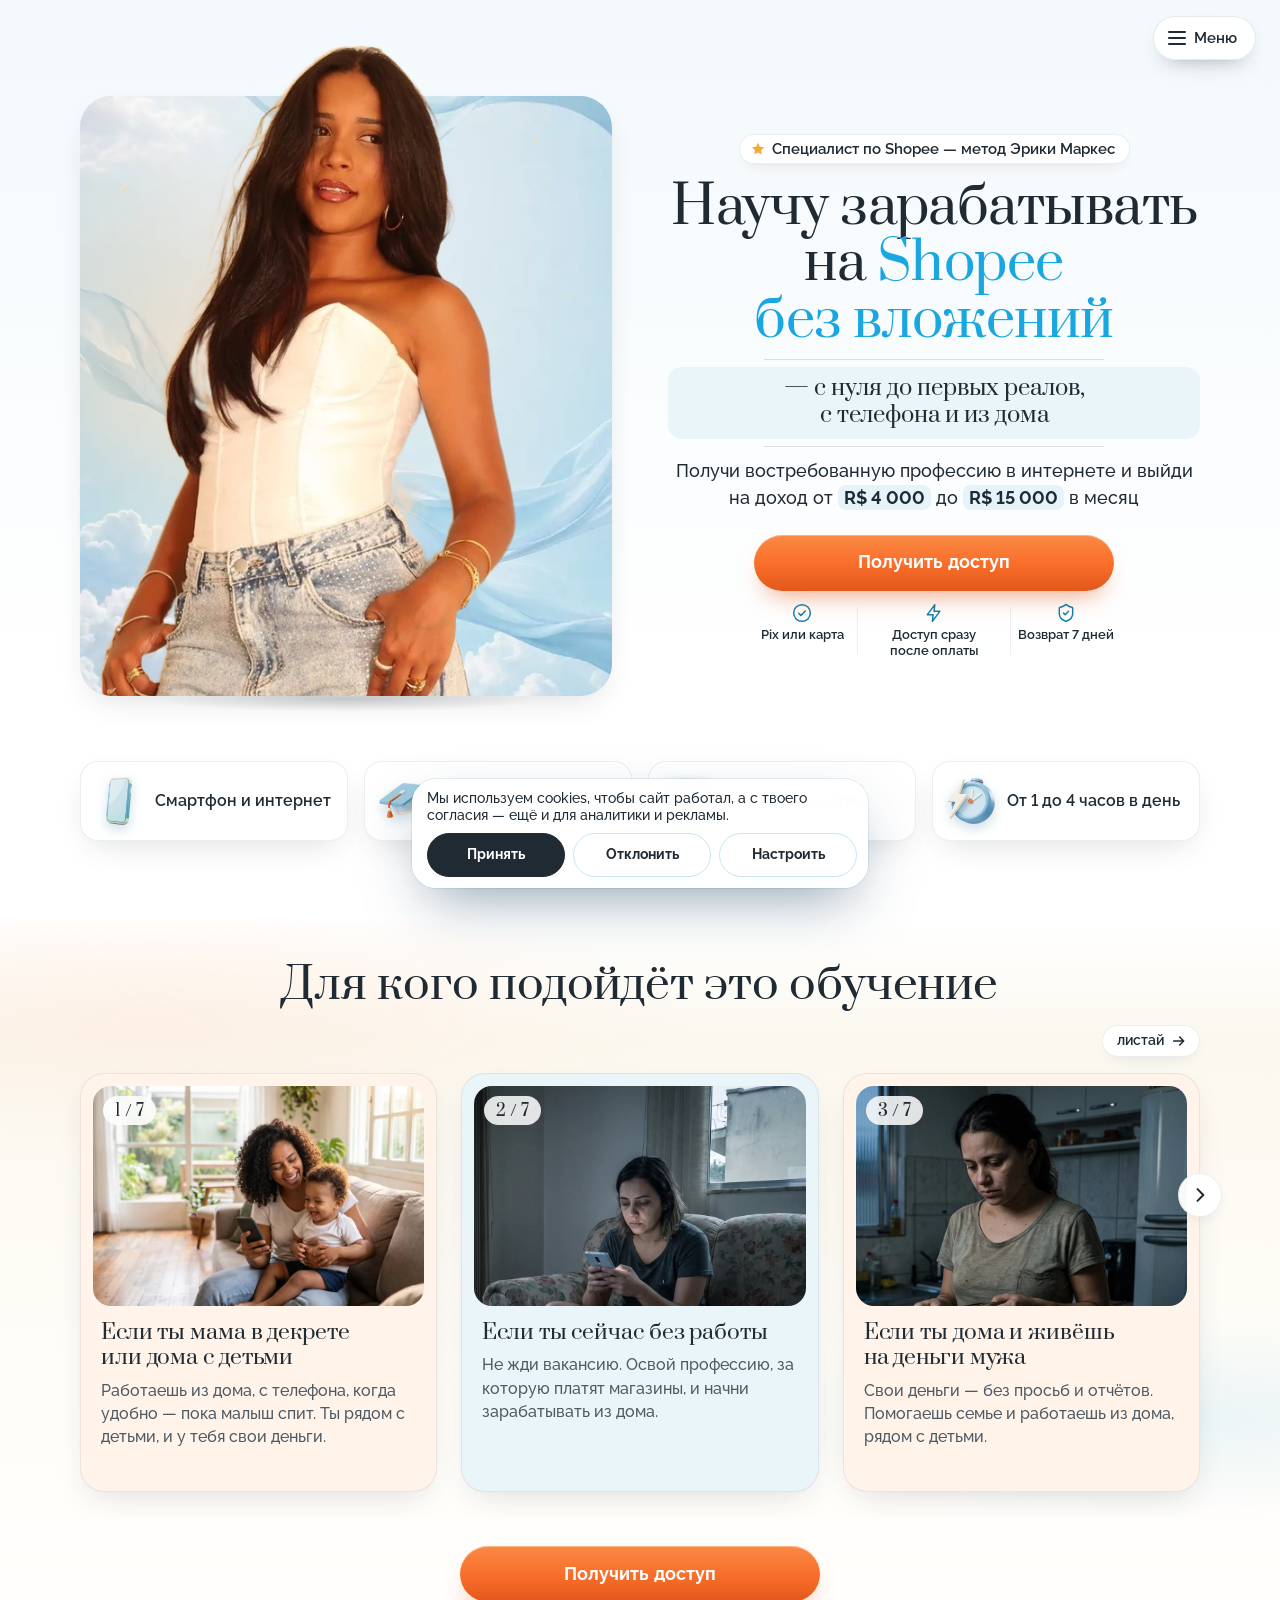
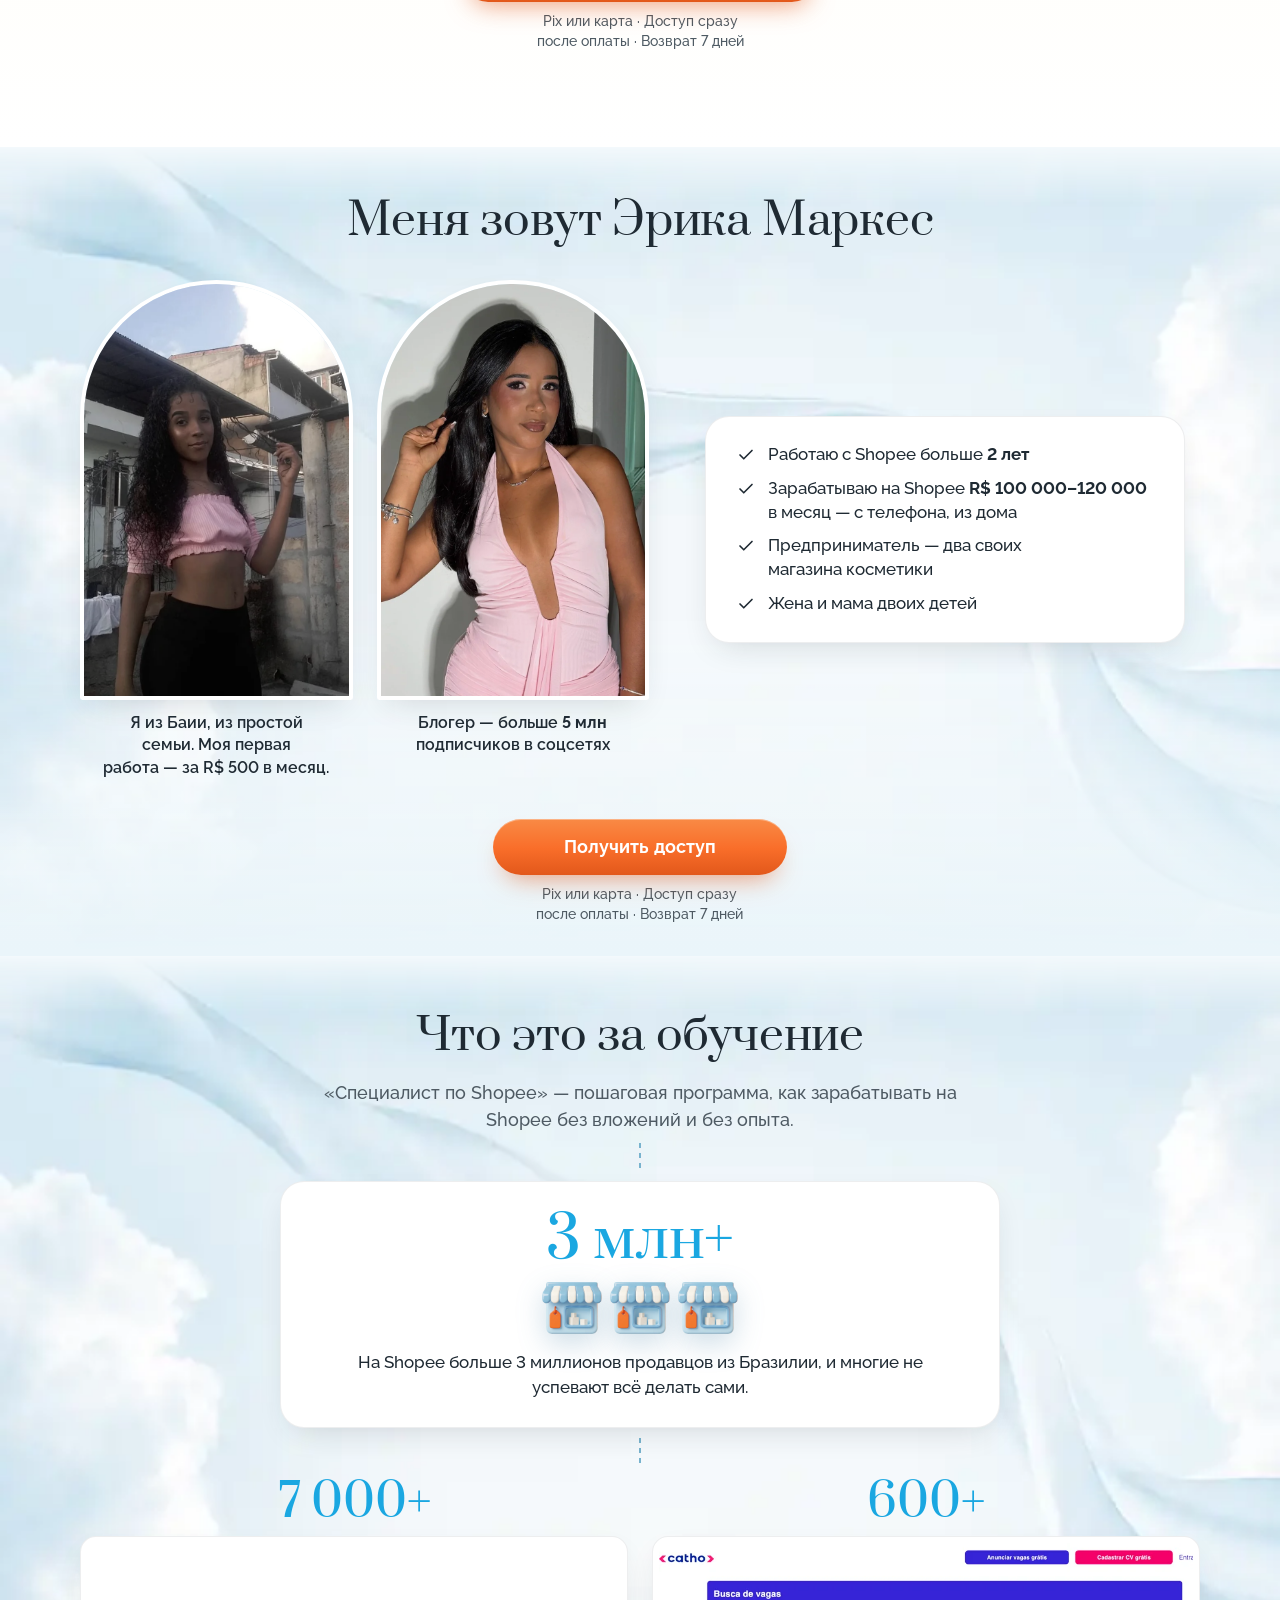
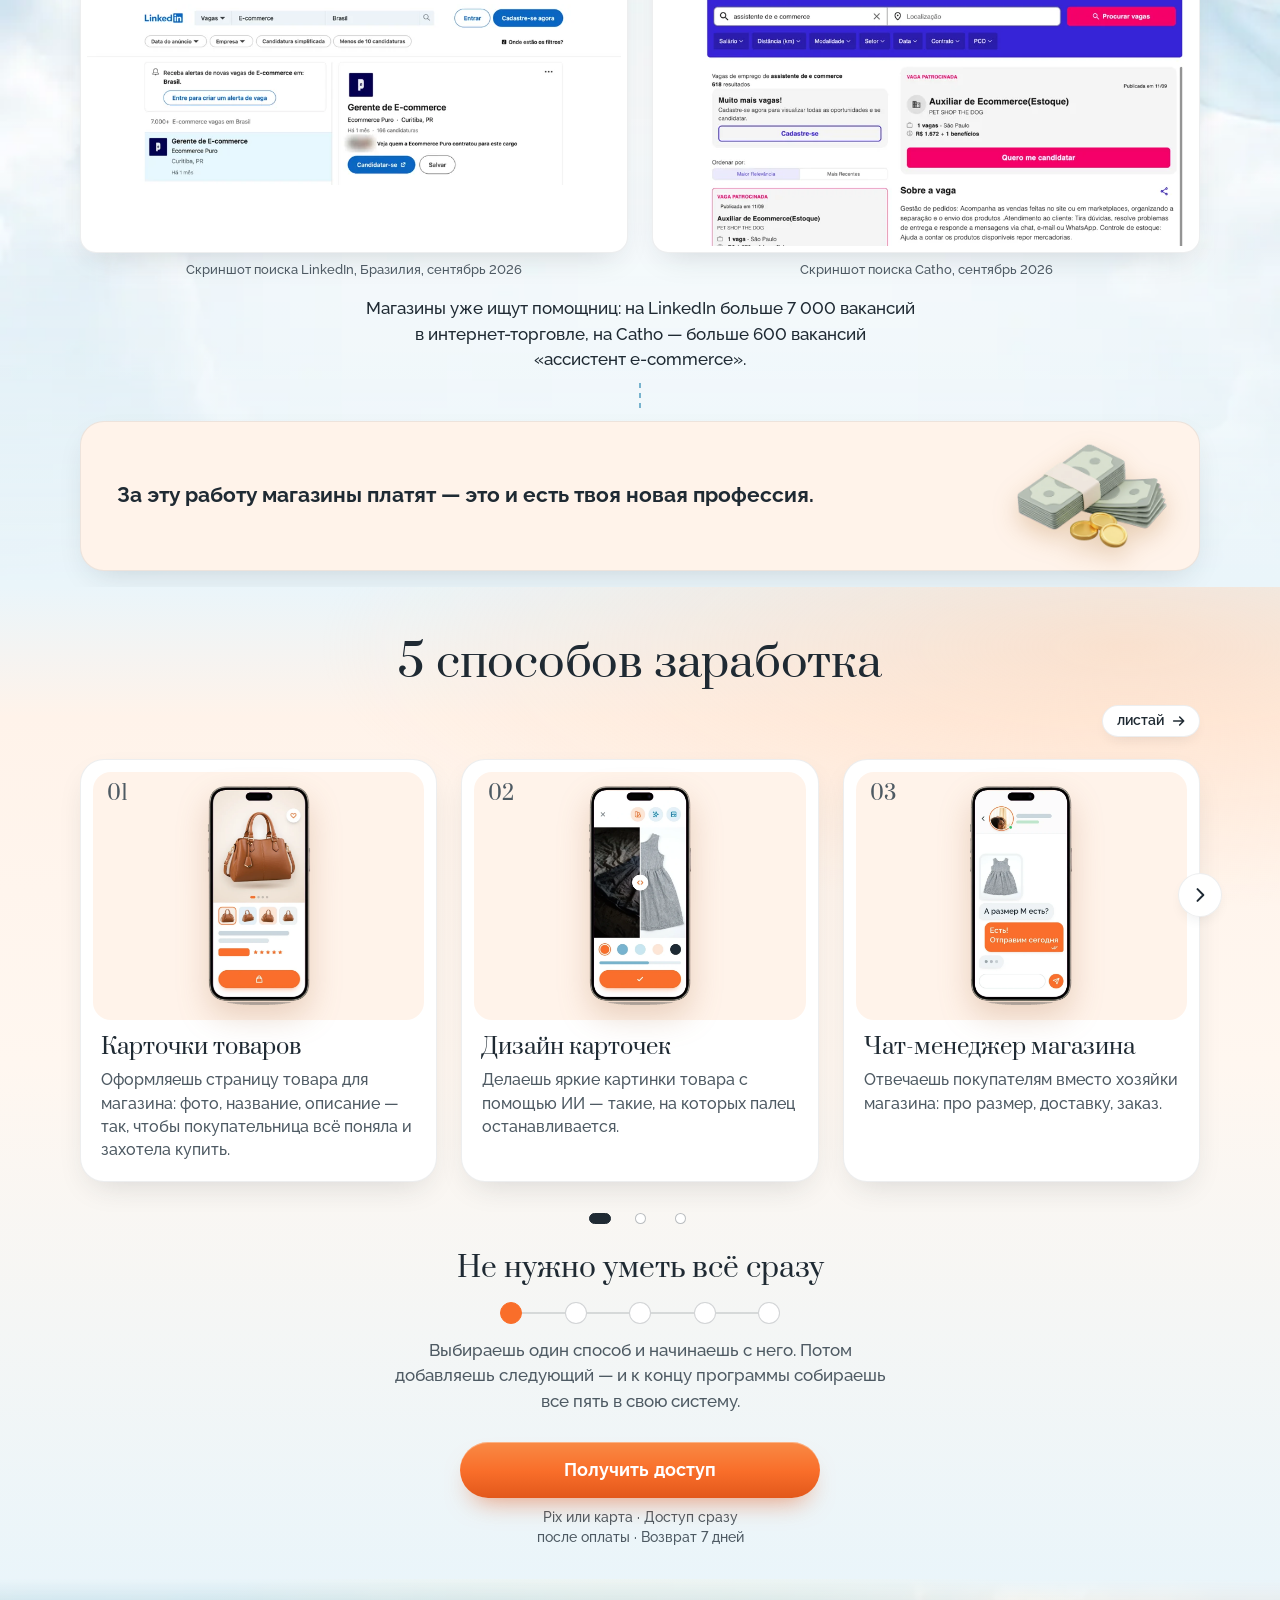
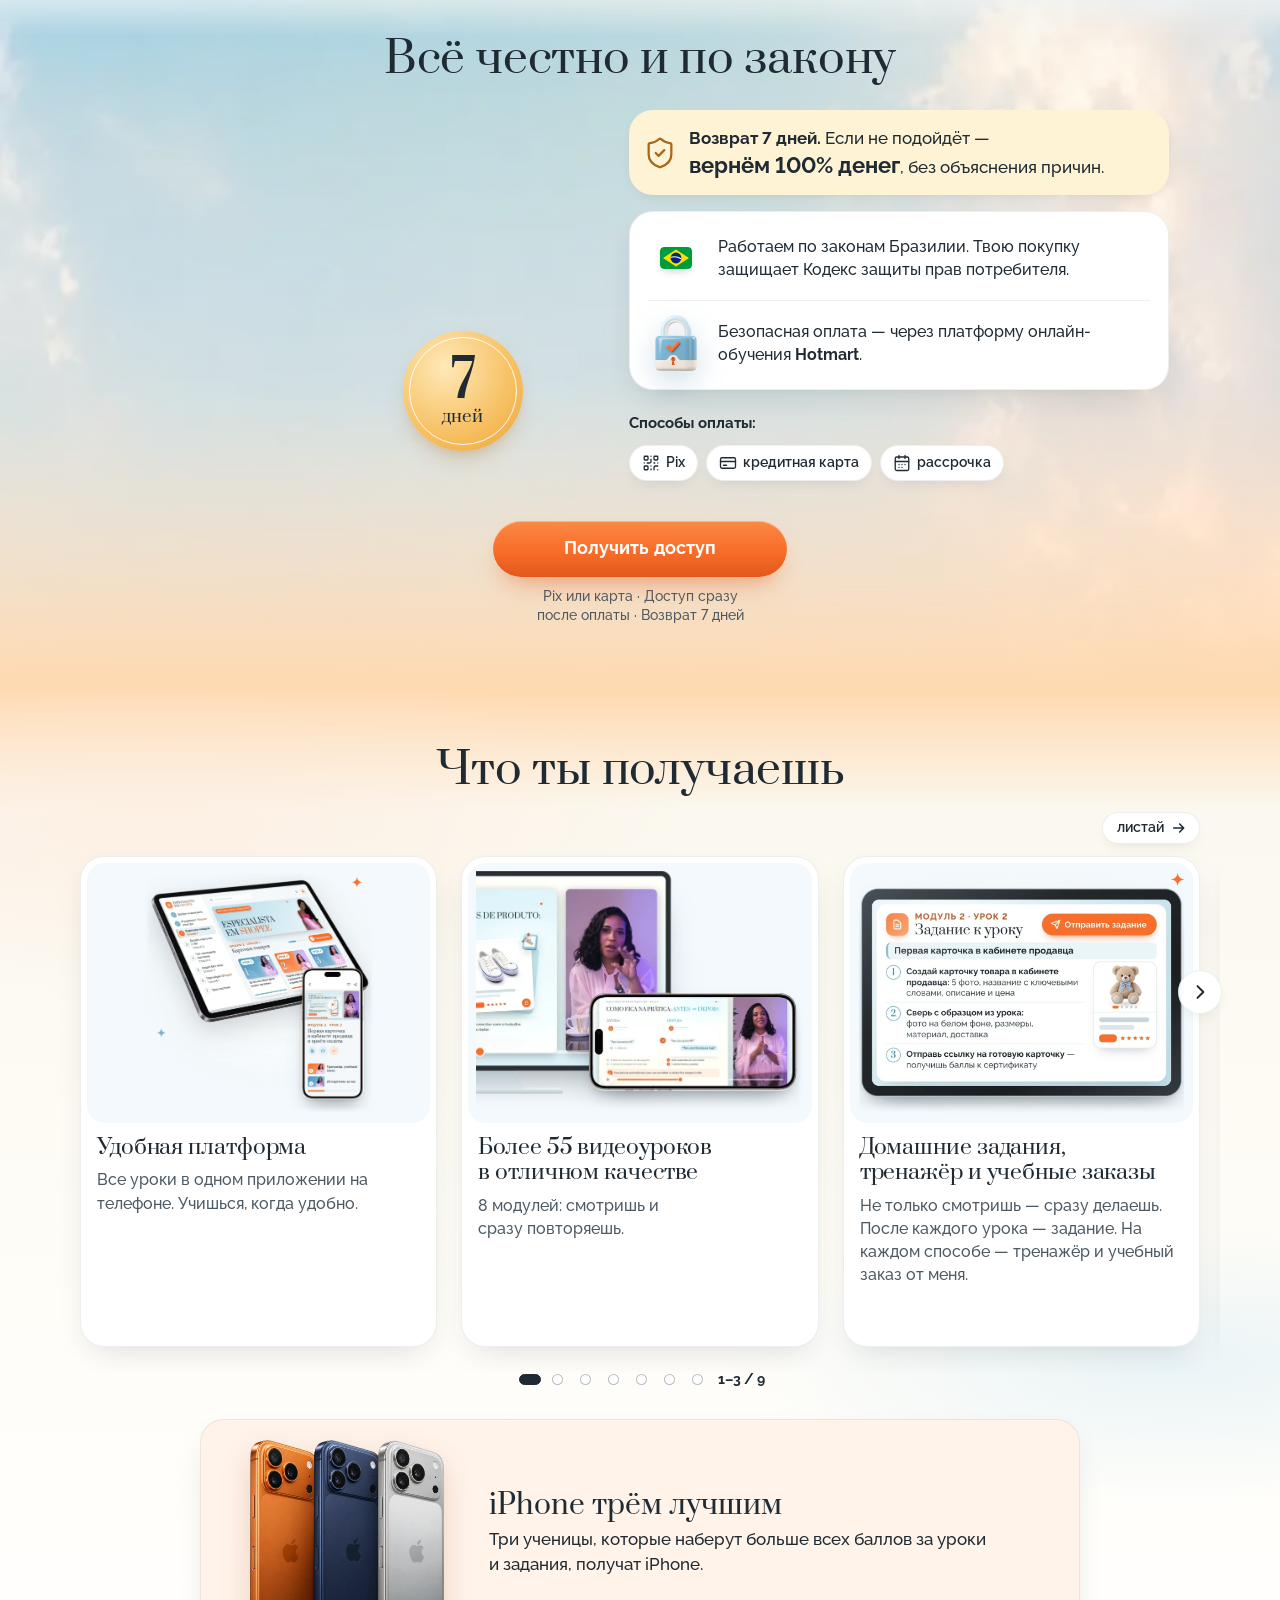
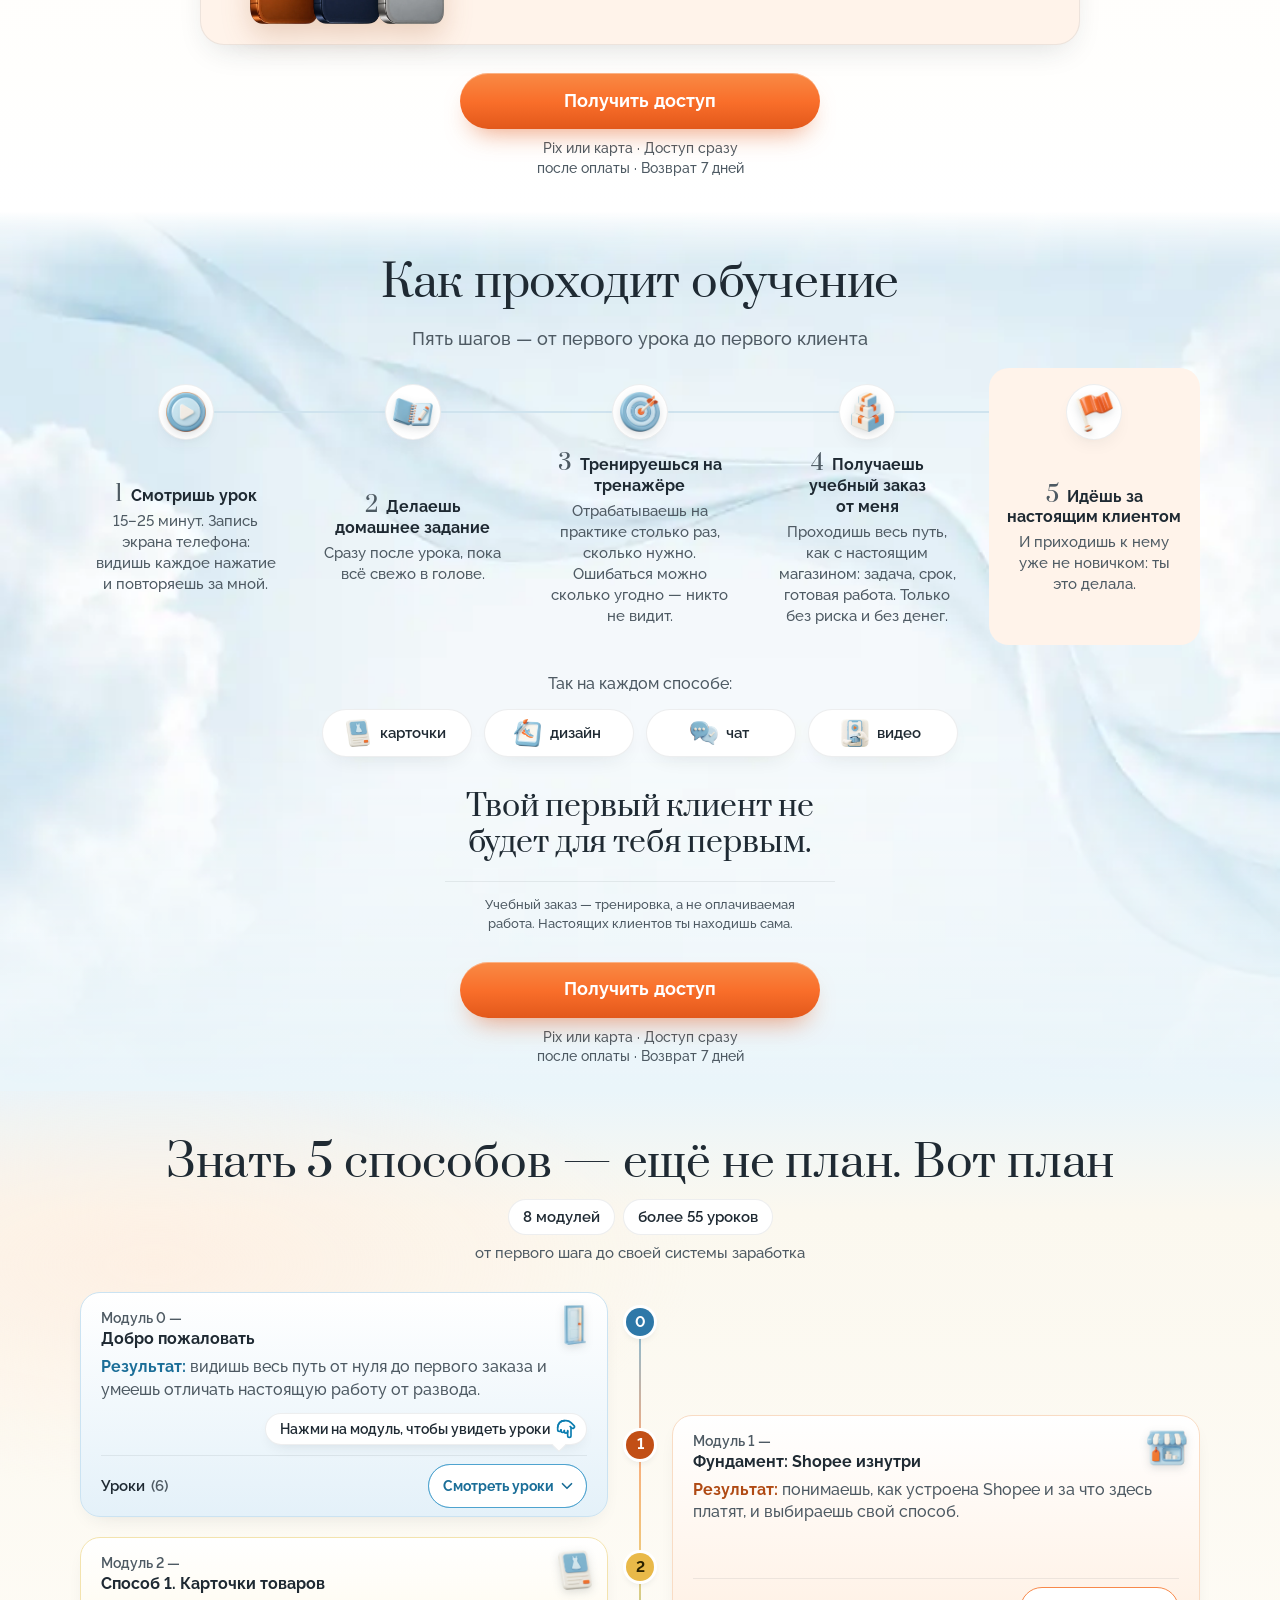
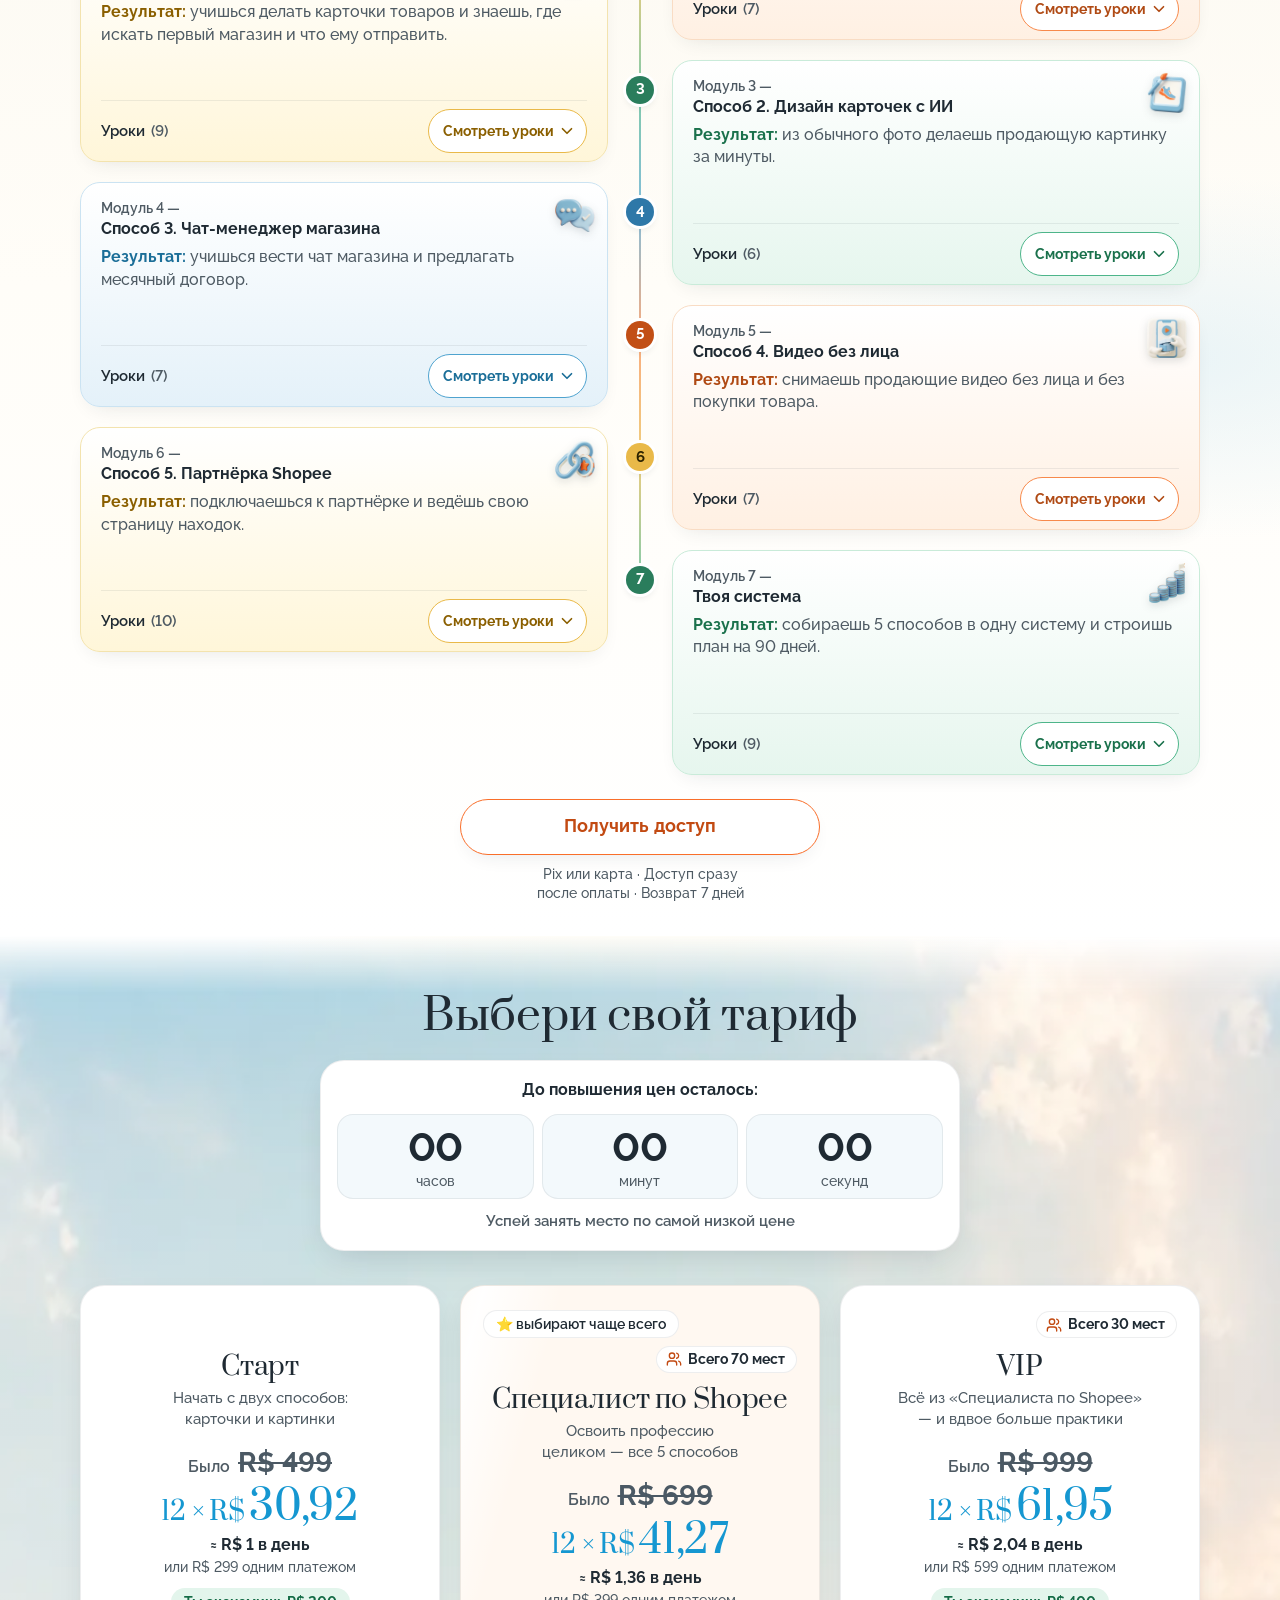
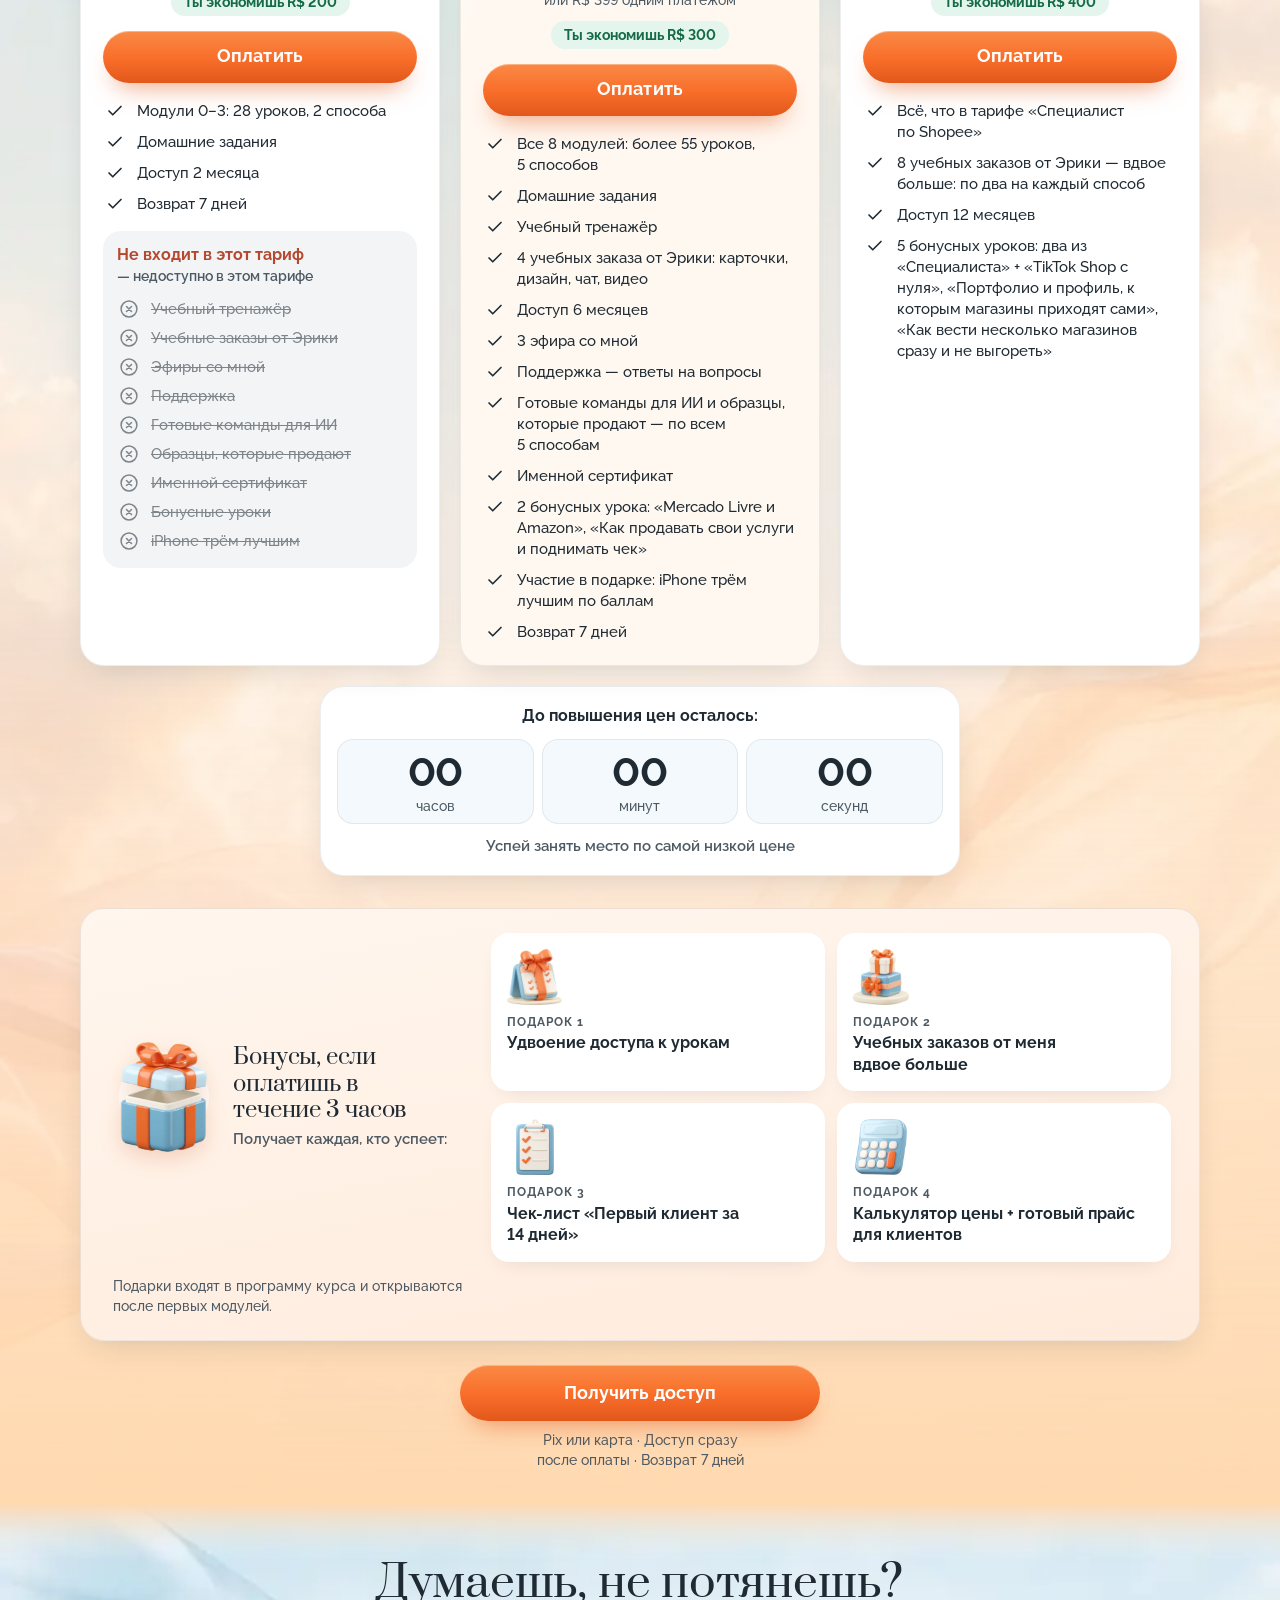
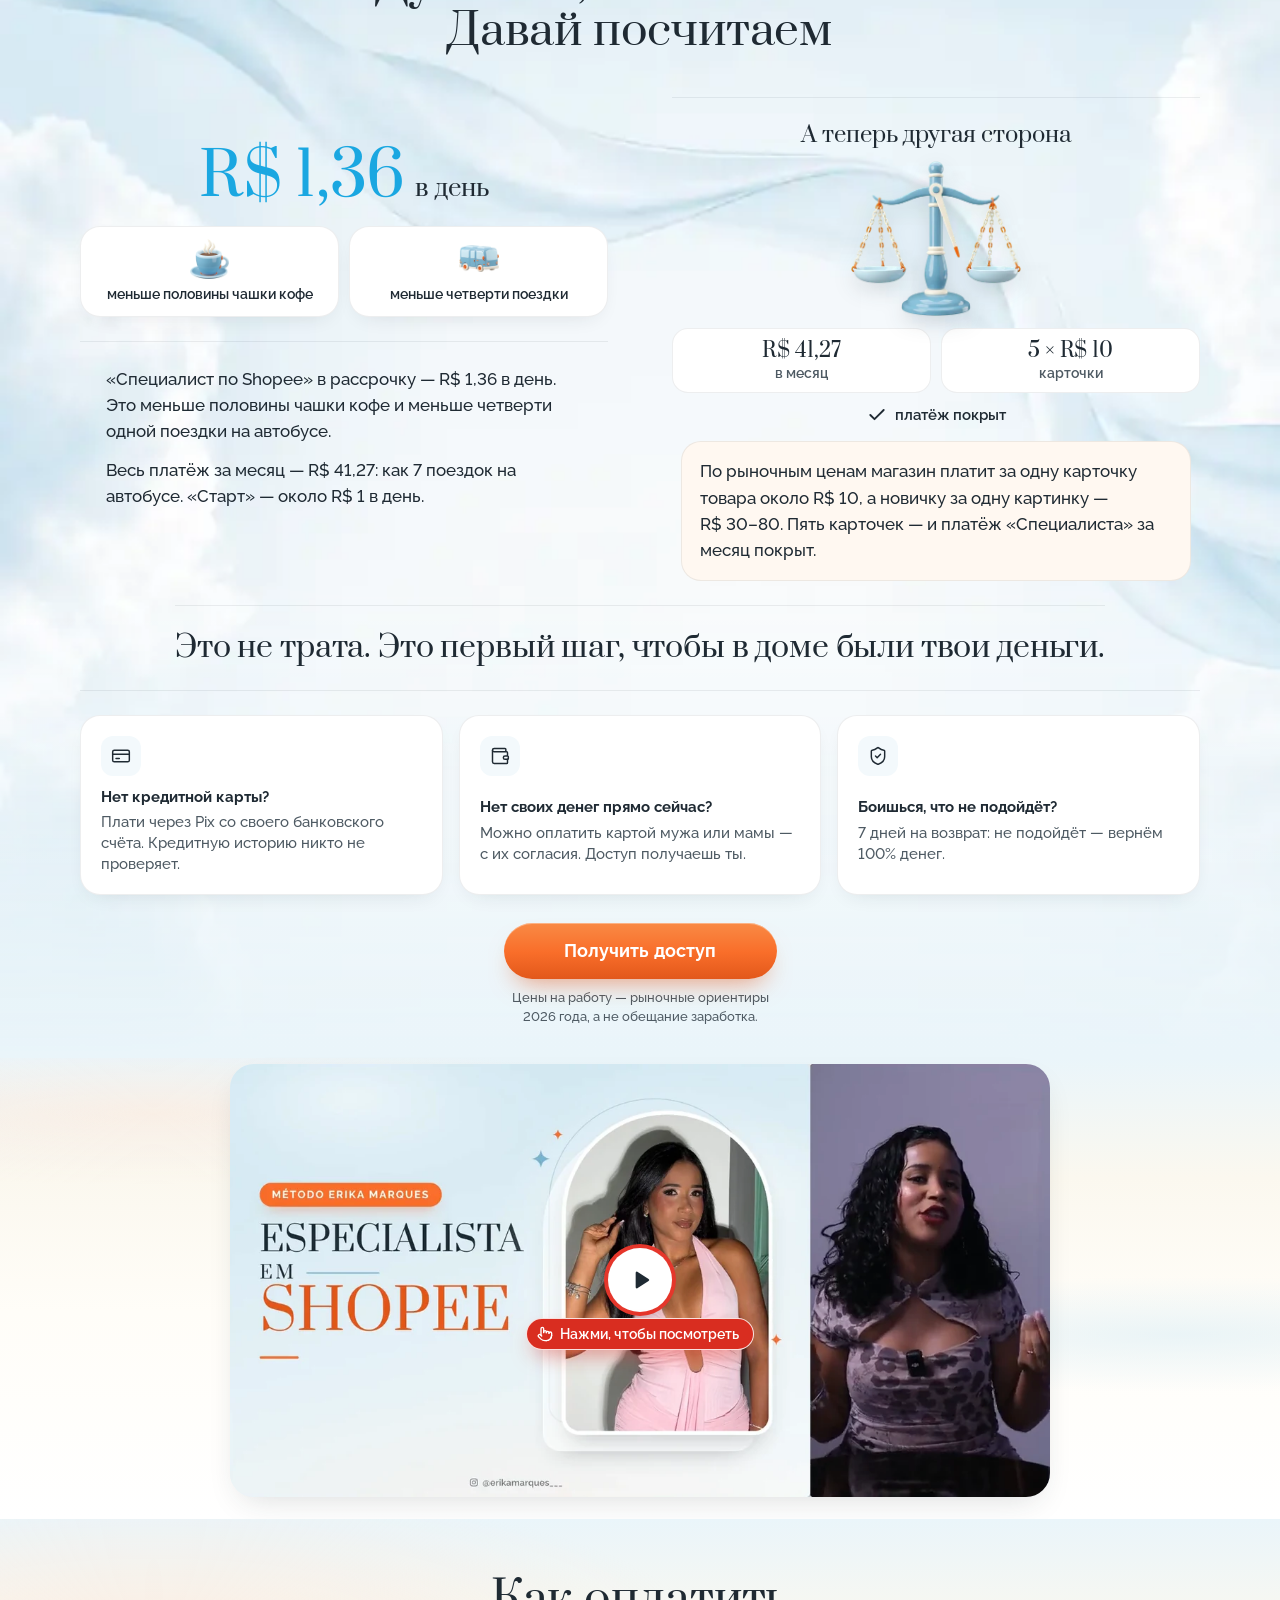
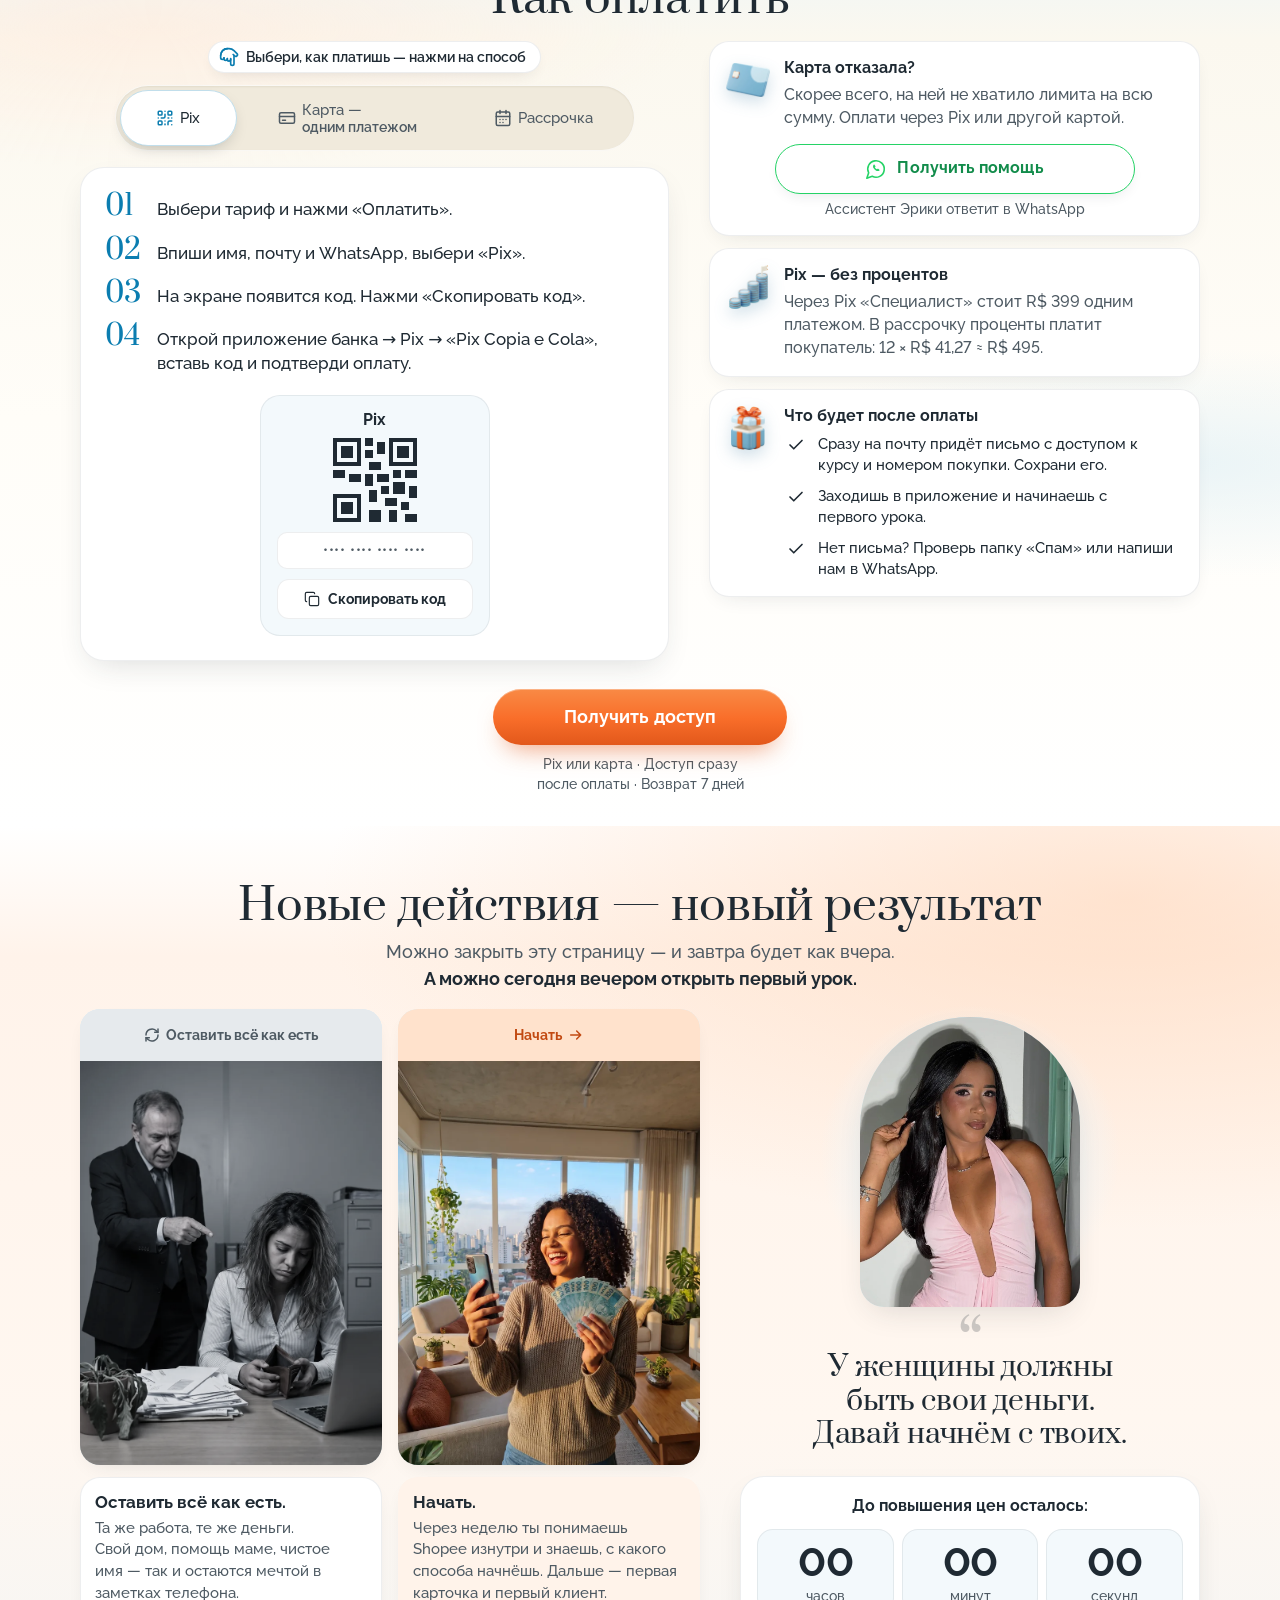
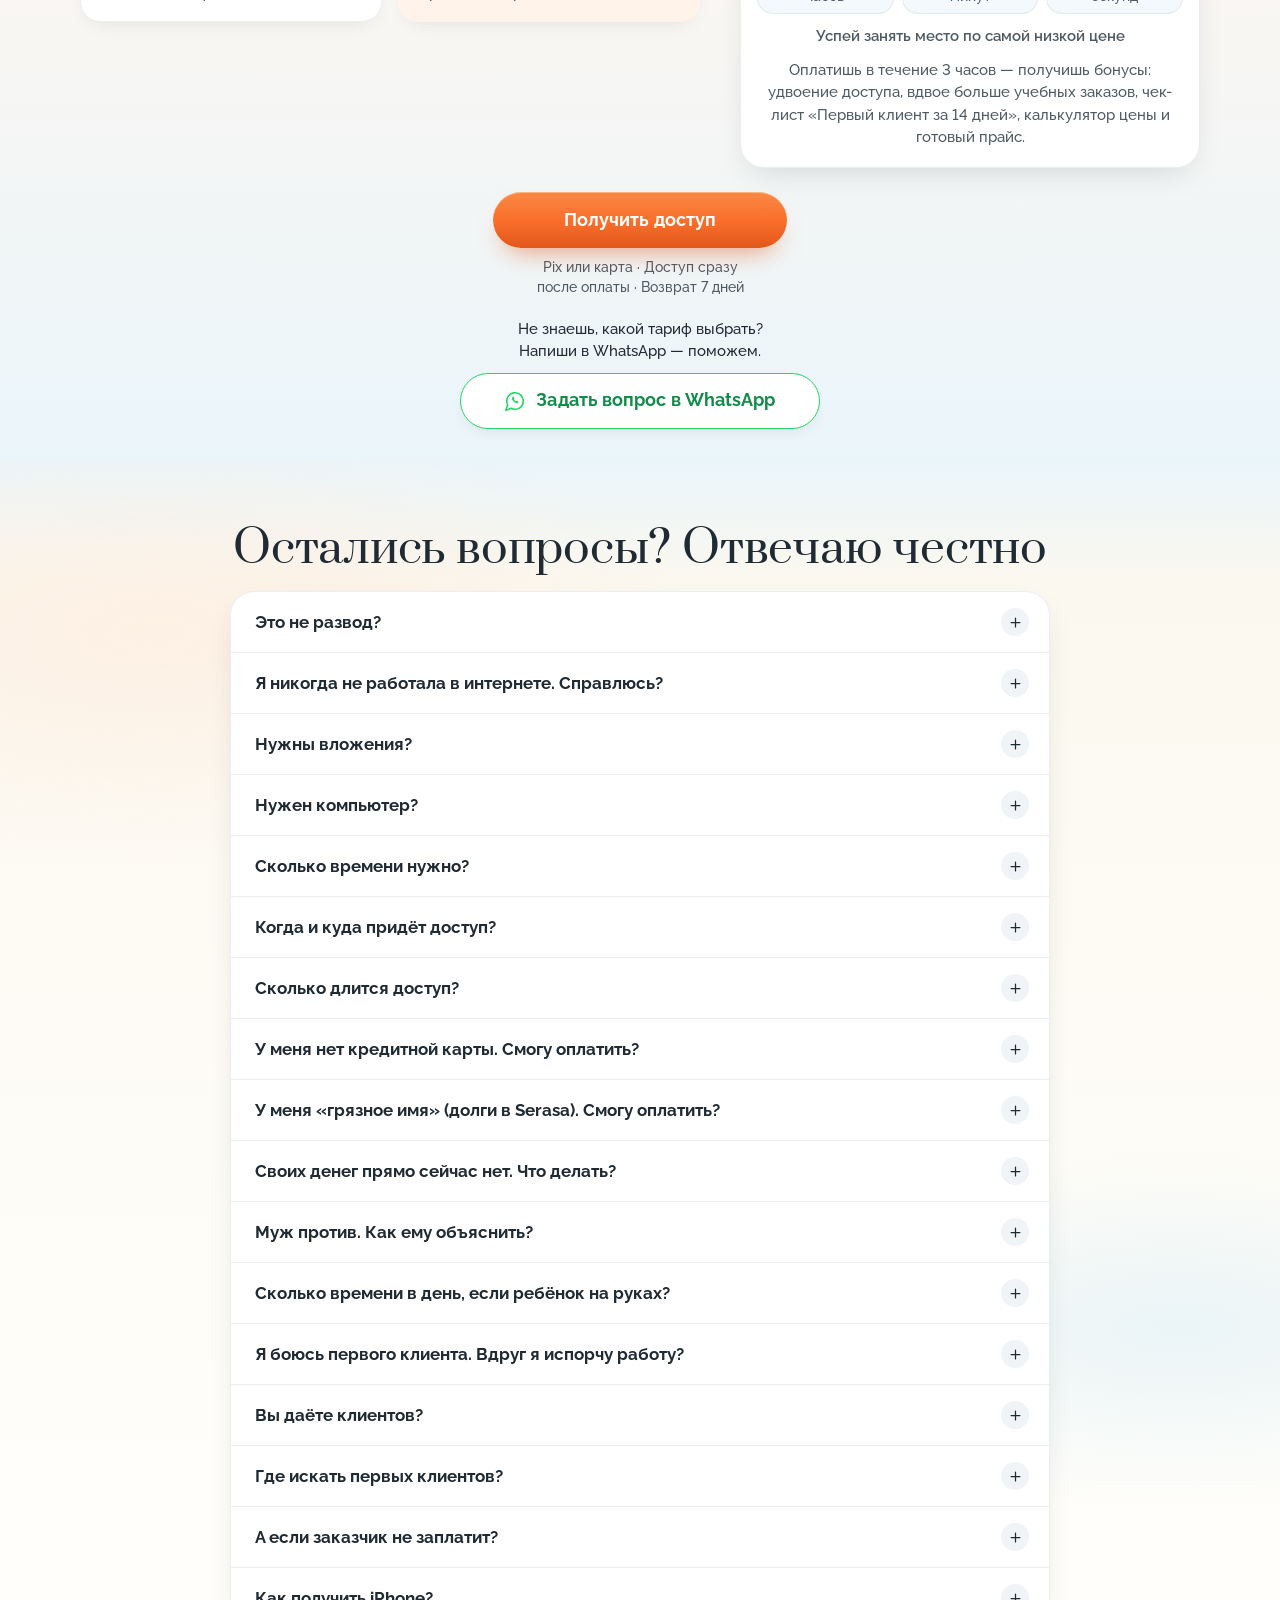
==== final/index.html @ 5f22872b "Счётчик: дошли до тарифов считается по верху секции Co-Authored-By: Claude Sonnet 5.5 <noreply@anthr" ====
<!doctype html>
<html lang="ru">
<head>
<meta charset="utf-8">
<meta name="viewport" content="width=device-width, initial-scale=1, viewport-fit=cover">
<title>Специалист по Shopee — метод Эрики Маркес</title>
<meta name="robots" content="noindex, nofollow">
<meta name="theme-color" content="#EAF5FA">
<link rel="preconnect" href="https://fonts.googleapis.com">
<link rel="preconnect" href="https://fonts.gstatic.com" crossorigin>
<link rel="stylesheet" href="https://fonts.googleapis.com/css2?family=Prata&amp;family=Raleway:wght@500;600;700&amp;display=swap">
<link rel="preload" as="image" href="assets/img/hero-erika-cut-hd.webp" fetchpriority="high">
<script>/* раунд 5: вариант блока 2 по умолчанию — фото (?b2=a → диорамы); .reveal без вспышки */
(function (h) {
  try { h.setAttribute('data-b2', new URLSearchParams(location.search).get('b2') === 'a' ? 'a' : 'faces'); } catch (e) { h.setAttribute('data-b2', 'faces'); }
  try { if ('IntersectionObserver' in window && !matchMedia('(prefers-reduced-motion: reduce)').matches) h.classList.add('js-rv'); } catch (e) { /* без появления */ }
})(document.documentElement);</script>
<link rel="stylesheet" href="assets/site.css?v=1006c">
<link rel="stylesheet" href="assets/site-b.css?v=1006c">
<!-- чат плана Б (корень, www, oferta., превью): до первого кадра прячем WhatsApp-кнопки, пока assets/chat.js не решит, чат это или запасная почта (emc-pre снимает chat.js; если он не загрузился — через 4 с) -->
<script>(function(){var h=location.hostname;if(/^(www\.|oferta\.)?ericamarques\.com$/i.test(h)||/\.github\.io$/i.test(h)||/[?&]chat=(1|mock)(&|$)/.test(location.search)){var e=document.documentElement;e.className+=' emc-pre';setTimeout(function(){e.className=e.className.replace(/\bemc-pre\b/,'')},4000);}})();</script>
<style>html.emc-pre #sticky-cta-wa,html.emc-pre #wa-pop,html.emc-pre #pb-wa{visibility:hidden}</style>
</head>
<body>
<!-- Иконки (линейные, как lucide): <svg class="i"><use href="#i-…"/></svg> -->
<svg class="sprite" aria-hidden="true" focusable="false" xmlns="http://www.w3.org/2000/svg">
  <symbol id="i-phone" viewBox="0 0 24 24"><rect width="12" height="20" x="6" y="2" rx="2.5"/><path d="M11 18h2"/></symbol>
  <symbol id="i-star" viewBox="0 0 24 24"><path d="M12 2.8l2.8 5.7 6.3.9-4.55 4.43 1.07 6.27L12 17.1l-5.62 2.96 1.07-6.27L2.9 9.4l6.3-.9z"/></symbol>
  <symbol id="i-user" viewBox="0 0 24 24"><circle cx="12" cy="12" r="10"/><circle cx="12" cy="10" r="3"/><path d="M7 20.66V19a2 2 0 0 1 2-2h6a2 2 0 0 1 2 2v1.66"/></symbol>
  <symbol id="i-clock" viewBox="0 0 24 24"><circle cx="12" cy="12" r="10"/><path d="M12 6v6l4 2"/></symbol>
  <symbol id="i-card" viewBox="0 0 24 24"><rect width="20" height="14" x="2" y="5" rx="2"/><path d="M2 10h20M6 15h4"/></symbol>
  <symbol id="i-qr" viewBox="0 0 24 24"><rect width="5" height="5" x="3" y="3" rx="1"/><rect width="5" height="5" x="16" y="3" rx="1"/><rect width="5" height="5" x="3" y="16" rx="1"/><path d="M21 16h-3a2 2 0 0 0-2 2v3M21 21v.01M12 7v3a2 2 0 0 1-2 2H7M3 12h.01M12 3h.01M12 16v.01M16 12h1M21 12v.01M12 21v-1"/></symbol>
  <symbol id="i-cal" viewBox="0 0 24 24"><rect width="18" height="18" x="3" y="4" rx="2"/><path d="M16 2v4M8 2v4M3 10h18M8 14h.01M12 14h.01M16 14h.01M8 18h.01M12 18h.01"/></symbol>
  <symbol id="i-play" viewBox="0 0 24 24"><path fill="currentColor" stroke="none" d="M8 5.2v13.6a1 1 0 0 0 1.53.85l10.4-6.8a1 1 0 0 0 0-1.7L9.53 4.35A1 1 0 0 0 8 5.2z"/></symbol>
  <symbol id="i-x" viewBox="0 0 24 24"><path d="M18 6 6 18M6 6l12 12"/></symbol>
  <symbol id="i-check" viewBox="0 0 24 24"><path d="M20 6 9 17l-5-5"/></symbol>
  <symbol id="i-checkc" viewBox="0 0 24 24"><circle cx="12" cy="12" r="10"/><path d="m8 12.3 2.7 2.7L16 9.6"/></symbol>
  <symbol id="i-zap" viewBox="0 0 24 24"><path d="M13 2 4 14h7l-1 8 9-12h-7z"/></symbol>
  <symbol id="i-shield" viewBox="0 0 24 24"><path d="M20 13c0 5-3.5 7.5-7.66 8.95a1 1 0 0 1-.67-.01C7.5 20.5 4 18 4 13V6a1 1 0 0 1 1-1c2 0 4.5-1.2 6.24-2.72a1.17 1.17 0 0 1 1.52 0C14.51 3.81 17 5 19 5a1 1 0 0 1 1 1z"/><path d="m9 12 2 2 4-4"/></symbol>
  <symbol id="i-chat" viewBox="0 0 24 24"><path d="M7.9 20A9 9 0 1 0 4 16.1L2 22z"/></symbol>
  <symbol id="i-starfill" viewBox="0 0 24 24"><path fill="currentColor" stroke="none" d="M12 2.8l2.8 5.7 6.3.9-4.55 4.43 1.07 6.27L12 17.1l-5.62 2.96 1.07-6.27L2.9 9.4l6.3-.9z"/></symbol>
  <symbol id="i-wa" viewBox="0 0 24 24"><path fill="currentColor" stroke="none" d="M17.47 14.38c-.3-.15-1.76-.87-2.03-.97-.27-.1-.47-.15-.67.15-.2.3-.77.97-.94 1.16-.17.2-.35.22-.64.07-.3-.15-1.26-.46-2.39-1.47-.88-.79-1.48-1.76-1.65-2.06-.17-.3-.02-.46.13-.61.13-.13.3-.35.45-.52.15-.17.2-.3.3-.5.1-.2.05-.37-.03-.52-.07-.15-.67-1.61-.92-2.21-.24-.58-.49-.5-.67-.51l-.57-.01c-.2 0-.52.07-.79.37-.27.3-1.04 1.02-1.04 2.48s1.07 2.88 1.21 3.07c.15.2 2.1 3.2 5.08 4.49.71.31 1.26.49 1.69.63.71.23 1.36.19 1.87.12.57-.09 1.76-.72 2.01-1.41.25-.69.25-1.29.17-1.41-.07-.12-.27-.2-.57-.35m-5.42 7.4h-.01a9.87 9.87 0 0 1-5.03-1.38l-.36-.21-3.74.98 1-3.65-.24-.37a9.86 9.86 0 0 1-1.51-5.26c0-5.45 4.44-9.88 9.89-9.88 2.64 0 5.12 1.03 6.99 2.9a9.83 9.83 0 0 1 2.89 6.99c0 5.45-4.44 9.88-9.88 9.88m8.41-18.3A11.82 11.82 0 0 0 12.05 0C5.5 0 .16 5.34.16 11.89c0 2.1.55 4.14 1.59 5.95L.06 24l6.3-1.65a11.88 11.88 0 0 0 5.68 1.45h.01c6.55 0 11.89-5.34 11.89-11.89a11.82 11.82 0 0 0-3.48-8.41z"/></symbol>
</svg>
<main class="page" id="top">

<!-- ================= Блок 1 — оффер (первый экран): Эрика → оффер → подоффер → кнопка → плашки → видео ================= -->
<section class="blk bg-hero hero" id="b1">
  <!-- Раунд 5 (Лиза): сцена «вылезает из рамки». Небо — в скруглённой панели, вырезка Эрики (HD, настоящая альфа)
       выходит макушкой над верхним краем панели; снизу обрезана краем панели. Лицо по оси 50 % (в холсте — 57,9 %).
       Движение только фоновое: ленты неба «дышат», тёплый блик пульсирует. -->
  <div class="hero__stage">
    <div class="hero__photo" aria-hidden="true"><span class="hero__sky"></span><span class="hero__glow"></span></div>
    <div class="hero__cut"><img src="assets/img/hero-erika-cut-hd.webp" width="1050" height="1400" alt="Эрика Маркес" fetchpriority="high" decoding="async"></div>
    <!-- Раунд 6: три крошечные искры рядом с Эрикой мерцают по очереди (только CSS: opacity/transform) -->
    <span class="hero__sparks" aria-hidden="true"><i class="hero__spark hero__spark--1"></i><i class="hero__spark hero__spark--2"></i><i class="hero__spark hero__spark--3"></i></span>
    <span class="hero__floor" aria-hidden="true"></span>
  </div>
  <div class="hero__sheet">
    <p class="hero__eyebrow"><svg class="i" aria-hidden="true" focusable="false"><use href="#i-starfill"/></svg><span>Специалист по Shopee&nbsp;— метод Эрики Маркес</span></p>
    <h1 class="hero__title">Научу зарабатывать на <span class="hero__az">Shopee без&nbsp;вложений</span> <span class="hero__title-sub">— с&nbsp;нуля до первых реалов, с&nbsp;телефона и&nbsp;из&nbsp;дома</span></h1>
    <p class="hero__sub">Получи востребованную профессию в&nbsp;интернете и&nbsp;выйди на доход от <b>R$&nbsp;4&nbsp;000</b> до <b>R$&nbsp;15&nbsp;000</b> в&nbsp;месяц</p>
    <div class="cta">
      <a class="btn" id="cta-b1" href="#tariffs">Получить доступ</a>
      <ul class="hero__trust">
        <li><svg class="i" aria-hidden="true" focusable="false"><use href="#i-checkc"/></svg><span>Pix или карта</span></li><li class="hero__dot" aria-hidden="true">·</li><li><svg class="i" aria-hidden="true" focusable="false"><use href="#i-zap"/></svg><span>Доступ сразу после оплаты</span></li><li class="hero__dot" aria-hidden="true">·</li><li><svg class="i" aria-hidden="true" focusable="false"><use href="#i-shield"/></svg><span>Возврат&nbsp;7&nbsp;дней</span></li>
      </ul>
    </div>
    <ul class="hero__chips">
      <li class="hero__tile reveal"><img src="assets/3d/phone.webp" width="199" height="360" alt="" loading="lazy" decoding="async"><span>Смартфон и интернет</span></li>
      <li class="hero__tile reveal"><img src="assets/3d/A26.webp" width="360" height="259" alt="" loading="lazy" decoding="async"><span>Без опыта</span></li>
      <li class="hero__tile reveal"><img src="assets/3d/A19.webp" width="360" height="357" alt="" loading="lazy" decoding="async"><span>Без лица в кадре</span></li>
      <li class="hero__tile reveal"><img src="assets/3d/A07.webp" width="360" height="347" alt="" loading="lazy" decoding="async"><span>От 1 до 4 часов в&nbsp;день</span></li>
    </ul>
  </div>
</section>


<!-- ================= Блок 2 — для кого: 7 ситуаций, два варианта (A — 3D-диорамы, B — фото-сцены: ?b2=faces) ================= -->
<section class="blk bg-paper" id="b2">
  <h2 class="blk__title">Для кого подойдёт это обучение</h2>

  <!-- Вариант A «без лиц» -->
  <div class="b2v b2v--a" data-carousel>
    <div class="hint-row"><span class="hint" aria-hidden="true">листай</span></div>
    <div class="arrows"><div class="carousel b2__track">
      <article class="carousel__card sit sit--a reveal t1">
        <img class="sit__dio" src="assets/vignette/v1.webp" width="640" height="640" alt="" loading="lazy" decoding="async">
        <p class="sit__n" aria-hidden="true"><span>1</span> / 7</p>
        <h3 class="sit__t">Если ты мама в декрете или дома с детьми</h3>
        <p class="sit__p">Работаешь из дома, с телефона, когда удобно — пока малыш спит. Ты рядом с детьми, и у тебя свои деньги.</p>
      </article>
      <article class="carousel__card sit sit--a reveal t2">
        <img class="sit__dio" src="assets/vignette/v2.webp" width="640" height="717" alt="" loading="lazy" decoding="async">
        <p class="sit__n" aria-hidden="true"><span>2</span> / 7</p>
        <h3 class="sit__t">Если ты сейчас без работы</h3>
        <p class="sit__p">Не жди вакансию. Освой профессию, за которую платят магазины, и начни зарабатывать из дома.</p>
      </article>
      <article class="carousel__card sit sit--a reveal t3">
        <img class="sit__dio" src="assets/vignette/v3.webp" width="640" height="520" alt="" loading="lazy" decoding="async">
        <p class="sit__n" aria-hidden="true"><span>3</span> / 7</p>
        <h3 class="sit__t">Если ты дома и живёшь на деньги мужа</h3>
        <p class="sit__p">Свои деньги — без просьб и отчётов. Помогаешь семье и работаешь из дома, рядом с детьми.</p>
      </article>
      <article class="carousel__card sit sit--a reveal t4">
        <img class="sit__dio" src="assets/vignette/v4.webp" width="640" height="541" alt="" loading="lazy" decoding="async">
        <p class="sit__n" aria-hidden="true"><span>4</span> / 7</p>
        <h3 class="sit__t">Если растишь детей одна</h3>
        <p class="sit__p">Работаешь рядом с ребёнком — без садика, без няни и без чужих людей.</p>
      </article>
      <article class="carousel__card sit sit--a reveal t5">
        <img class="sit__dio" src="assets/vignette/v5.webp" width="640" height="640" alt="" loading="lazy" decoding="async">
        <p class="sit__n" aria-hidden="true"><span>5</span> / 7</p>
        <h3 class="sit__t">Если ты работаешь по найму и денег не хватает</h3>
        <p class="sit__p">Бросать работу не нужно. Начни рядом с ней — от 1 до 4 часов в день, вечером или в выходной. А потом сама решишь, уходить ли от начальника.</p>
      </article>
      <article class="carousel__card sit sit--a reveal t6">
        <img class="sit__dio" src="assets/vignette/v6.webp" width="640" height="605" alt="" loading="lazy" decoding="async">
        <p class="sit__n" aria-hidden="true"><span>6</span> / 7</p>
        <h3 class="sit__t">Если ты только начинаешь — без опыта и без своих денег</h3>
        <p class="sit__p">Диплом, связи и опыт не нужны. Если умеешь переписываться и фотографировать на телефон — основа уже есть. Остальному научу с нуля.</p>
      </article>
      <article class="carousel__card sit sit--a reveal t7">
        <img class="sit__dio" src="assets/vignette/v7.webp" width="640" height="640" alt="" loading="lazy" decoding="async">
        <p class="sit__n" aria-hidden="true"><span>7</span> / 7</p>
        <h3 class="sit__t">И для всех, кто хочет освоить удалённую профессию и работать из дома</h3>
        <p class="sit__p">Без начальника, без дороги на работу, в своём графике — с одного телефона.</p>
      </article>
    </div></div>
    <div class="goto" role="group" aria-label="Ситуации">
      <button class="goto__b" type="button" data-carousel-goto="0" aria-label="Ситуация 1"><img src="assets/vignette/v1.webp" width="640" height="640" alt="" loading="lazy" decoding="async"></button>
      <button class="goto__b" type="button" data-carousel-goto="1" aria-label="Ситуация 2"><img src="assets/vignette/v2.webp" width="640" height="717" alt="" loading="lazy" decoding="async"></button>
      <button class="goto__b" type="button" data-carousel-goto="2" aria-label="Ситуация 3"><img src="assets/vignette/v3.webp" width="640" height="520" alt="" loading="lazy" decoding="async"></button>
      <button class="goto__b" type="button" data-carousel-goto="3" aria-label="Ситуация 4"><img src="assets/vignette/v4.webp" width="640" height="541" alt="" loading="lazy" decoding="async"></button>
      <button class="goto__b" type="button" data-carousel-goto="4" aria-label="Ситуация 5"><img src="assets/vignette/v5.webp" width="640" height="640" alt="" loading="lazy" decoding="async"></button>
      <button class="goto__b" type="button" data-carousel-goto="5" aria-label="Ситуация 6"><img src="assets/vignette/v6.webp" width="640" height="605" alt="" loading="lazy" decoding="async"></button>
      <button class="goto__b" type="button" data-carousel-goto="6" aria-label="Ситуация 7"><img src="assets/vignette/v7.webp" width="640" height="640" alt="" loading="lazy" decoding="async"></button>
    </div>
  </div>
  <!-- Вариант B «с лицами» (раунд 5 — по умолчанию; ?b2=a → диорамы): фото-сцены — иллюстрации, не отзывы (без имён и цитат) -->
  <div class="b2v b2v--b" data-carousel>
    <div class="hint-row"><span class="hint" aria-hidden="true">листай</span></div>
    <div class="arrows"><div class="carousel b2__track">
      <article class="carousel__card sit sit--b reveal">
        <div class="sit__ph"><img src="assets/people/p1.webp" width="900" height="502" alt="" loading="lazy" decoding="async" style="object-position:50% 40%"><span class="sit__badge" aria-hidden="true">1 / 7</span></div>
        <div class="sit__body"><h3 class="sit__t">Если ты мама в декрете или дома с детьми</h3>
        <p class="sit__p">Работаешь из дома, с телефона, когда удобно — пока малыш спит. Ты рядом с детьми, и у тебя свои деньги.</p></div>
      </article>
      <article class="carousel__card sit sit--b reveal">
        <div class="sit__ph"><img src="assets/people/s2.webp" width="900" height="672" alt="" loading="lazy" decoding="async" style="object-position:50% 45%"><span class="sit__badge" aria-hidden="true">2 / 7</span></div>
        <div class="sit__body"><h3 class="sit__t">Если ты сейчас без работы</h3>
        <p class="sit__p">Не жди вакансию. Освой профессию, за которую платят магазины, и начни зарабатывать из дома.</p></div>
      </article>
      <article class="carousel__card sit sit--b reveal">
        <div class="sit__ph"><img src="assets/people/s3.webp" width="900" height="672" alt="" loading="lazy" decoding="async" style="object-position:50% 45%"><span class="sit__badge" aria-hidden="true">3 / 7</span></div>
        <div class="sit__body"><h3 class="sit__t">Если ты дома и живёшь на деньги мужа</h3>
        <p class="sit__p">Свои деньги — без просьб и отчётов. Помогаешь семье и работаешь из дома, рядом с детьми.</p></div>
      </article>
      <article class="carousel__card sit sit--b reveal">
        <div class="sit__ph"><img src="assets/people/p4.webp" width="900" height="502" alt="" loading="lazy" decoding="async" style="object-position:50% 50%"><span class="sit__badge" aria-hidden="true">4 / 7</span></div>
        <div class="sit__body"><h3 class="sit__t">Если растишь детей одна</h3>
        <p class="sit__p">Работаешь рядом с ребёнком — без садика, без няни и без чужих людей.</p></div>
      </article>
      <article class="carousel__card sit sit--b reveal">
        <div class="sit__ph"><img src="assets/people/s5.webp" width="900" height="672" alt="" loading="lazy" decoding="async" style="object-position:50% 45%"><span class="sit__badge" aria-hidden="true">5 / 7</span></div>
        <div class="sit__body"><h3 class="sit__t">Если ты работаешь по найму и денег не хватает</h3>
        <p class="sit__p">Бросать работу не нужно. Начни рядом с ней — от 1 до 4 часов в день, вечером или в выходной. А потом сама решишь, уходить ли от начальника.</p></div>
      </article>
      <article class="carousel__card sit sit--b reveal">
        <div class="sit__ph"><img src="assets/people/s6.webp" width="900" height="672" alt="" loading="lazy" decoding="async" style="object-position:50% 45%"><span class="sit__badge" aria-hidden="true">6 / 7</span></div>
        <div class="sit__body"><h3 class="sit__t">Если ты только начинаешь — без опыта и без своих денег</h3>
        <p class="sit__p">Диплом, связи и опыт не нужны. Если умеешь переписываться и фотографировать на телефон — основа уже есть. Остальному научу с нуля.</p></div>
      </article>
      <article class="carousel__card sit sit--b reveal">
        <div class="sit__ph"><img src="assets/people/p7.webp" width="900" height="900" alt="" loading="lazy" decoding="async" style="object-position:50% 35%"><span class="sit__badge" aria-hidden="true">7 / 7</span></div>
        <div class="sit__body"><h3 class="sit__t">И для всех, кто хочет освоить удалённую профессию и работать из дома</h3>
        <p class="sit__p">Без начальника, без дороги на работу, в своём графике — с одного телефона.</p></div>
      </article>
    </div></div>
  </div>
  <div class="cta">
    <a class="btn" id="cta-b2" href="#tariffs">Получить доступ</a>
    <p class="cta__note">Pix или карта · Доступ сразу после оплаты · Возврат&nbsp;7&nbsp;дней</p>
  </div>
</section>

<!-- ================= Блок 3 — Эрика: большое фото-путешествие + регалии текстом ================= -->
<section class="blk bg-section" id="b3">
  <h2 class="blk__title">Меня зовут Эрика Маркес</h2>
  <!-- Раунд 5 (Лиза): две арки в ряд — «тогда» (Баия, приглушённо) и «сейчас» (дорого-богато) -->
  <div class="b3__pair">
    <figure class="b3__col reveal">
      <div class="b3__arch b3__arch--then"><img src="assets/img/bahia.webp" width="700" height="1142" alt="Эрика в юности, Баия" loading="lazy" decoding="async"></div>
      <figcaption class="b3__cap">Я из Баии, из простой семьи. Моя первая работа&nbsp;— за R$&nbsp;500 в&nbsp;месяц.</figcaption>
    </figure>
    <figure class="b3__col reveal">
      <div class="b3__arch b3__arch--now"><img src="assets/img/rich-pink.webp" width="900" height="1200" alt="Эрика Маркес сегодня" loading="lazy" decoding="async"></div>
      <figcaption class="b3__cap">Блогер&nbsp;— больше <b>5&nbsp;млн</b> подписчиков в&nbsp;соцсетях</figcaption>
    </figure>
  </div>
  <ul class="card list-check b3__list">
    <li>Работаю с&nbsp;Shopee больше <b>2&nbsp;лет</b></li>
    <li>Зарабатываю на Shopee <b class="nw">R$&nbsp;100&nbsp;000–120&nbsp;000</b> в&nbsp;месяц&nbsp;— с&nbsp;телефона, из&nbsp;дома</li>
    <li>Предприниматель&nbsp;— два своих магазина косметики</li>
    <li>Жена и мама двоих детей</li>
  </ul>
  <div class="cta">
    <a class="btn" id="cta-b3" href="#tariffs">Получить доступ</a>
    <p class="cta__note">Pix или карта · Доступ сразу после оплаты · Возврат&nbsp;7&nbsp;дней</p>
  </div>
</section>
<!-- ================= Блок 4 — что за обучение (инфографика: продавцы → вакансии → профессия) ================= -->
<section class="blk bg-section" id="b4">
  <h2 class="blk__title">Что это за обучение</h2>
  <p class="blk__lead">«Специалист по Shopee» — пошаговая программа, как зарабатывать на Shopee без вложений и без опыта.</p>
  <div class="b4__flow">
    <span class="b4__dash" aria-hidden="true"></span>
    <div class="card b4__sellers">
      <div class="b4__top" aria-hidden="true">
        <p class="num b4__big" data-count>3&nbsp;млн+</p>
        <div class="b4__shops">
          <img class="obj obj--md" src="assets/3d/A12.webp" width="360" height="311" alt="" loading="lazy" decoding="async">
          <img class="obj obj--md" src="assets/3d/A12.webp" width="360" height="311" alt="" loading="lazy" decoding="async">
          <img class="obj obj--md" src="assets/3d/A12.webp" width="360" height="311" alt="" loading="lazy" decoding="async">
        </div>
      </div>
      <p class="b4__s1">На Shopee больше 3 миллионов продавцов из Бразилии, и многие не успевают всё делать сами.</p>
    </div>
    <span class="b4__dash" aria-hidden="true"></span>
    <!-- Раунд 5 (Лиза): пруфы — НАСТОЯЩИЕ скриншоты поиска вакансий (сняты 13.09.2026); цифры и подписи — декор (aria-hidden) -->
    <div class="b4__proofs" aria-hidden="true">
      <figure class="b4__proof reveal">
        <p class="num b4__pn" data-count>7&nbsp;000+</p>
        <div class="b4__shot"><img src="assets/img/proof-linkedin.webp" width="900" height="306" alt="" loading="lazy" decoding="async"></div>
        <figcaption class="b4__cap">Скриншот поиска LinkedIn, Бразилия, сентябрь 2026</figcaption>
      </figure>
      <figure class="b4__proof reveal">
        <p class="num b4__pn" data-count>600+</p>
        <div class="b4__shot"><img src="assets/img/proof-catho.webp" width="900" height="510" alt="" loading="lazy" decoding="async"></div>
        <figcaption class="b4__cap">Скриншот поиска Catho, сентябрь 2026</figcaption>
      </figure>
    </div>
    <p class="b4__s2">Магазины уже ищут помощниц: на LinkedIn больше 7&nbsp;000 вакансий в&nbsp;интернет-торговле, на Catho — больше 600 вакансий <span class="nw">«ассистент e-commerce».</span></p>
    <span class="b4__dash" aria-hidden="true"></span>
    <div class="card card--warm b4__pay">
      <p>За эту работу магазины платят — это и есть твоя новая профессия.</p>
      <span class="b4__money" aria-hidden="true"><img class="obj bob" src="assets/l5/money.webp" width="700" height="487" alt="" loading="lazy" decoding="async"></span>
    </div>
  </div>
</section>

<!-- ================= Блок 4 (продолжение) — 5 способов заработка, рассвет ================= -->
<section class="blk bg-dawn" id="b4w">
  <h2 class="blk__title">5 способов заработка</h2>
  <div class="b4w__rail" data-carousel>
    <div class="hint-row"><span class="hint" aria-hidden="true">листай</span></div>
    <div class="arrows"><div class="carousel">
      <article class="carousel__card way reveal w1">
        <div class="way__top"><span class="way__n" aria-hidden="true">01</span><img class="way__phone bob" src="assets/l5/ex1.webp" width="400" height="848" alt="Пример работы: карточка товара" loading="lazy" decoding="async"></div>
        <div class="way__body"><h3 class="way__t">Карточки товаров</h3>
        <p class="way__p">Оформляешь страницу товара для магазина: фото, название, описание — так, чтобы покупательница всё поняла и захотела купить.</p></div>
      </article>
      <article class="carousel__card way reveal w2">
        <div class="way__top"><span class="way__n" aria-hidden="true">02</span><img class="way__phone bob" src="assets/l5/ex2.webp" width="400" height="848" alt="Пример работы: дизайн карточки до и после" loading="lazy" decoding="async"></div>
        <div class="way__body"><h3 class="way__t">Дизайн карточек</h3>
        <p class="way__p">Делаешь яркие картинки товара с помощью ИИ — такие, на которых палец останавливается.</p></div>
      </article>
      <article class="carousel__card way reveal w3">
        <div class="way__top"><span class="way__n" aria-hidden="true">03</span><img class="way__phone bob" src="assets/l5/ex3.webp" width="400" height="848" alt="Пример работы: переписка с покупателем" loading="lazy" decoding="async"></div>
        <div class="way__body"><h3 class="way__t">Чат-менеджер магазина</h3>
        <p class="way__p">Отвечаешь покупателям вместо хозяйки магазина: про размер, доставку, заказ.</p></div>
      </article>
      <article class="carousel__card way reveal w4">
        <div class="way__top"><span class="way__n" aria-hidden="true">04</span><img class="way__phone bob" src="assets/l5/ex4.webp" width="400" height="848" alt="Пример работы: видео товара без лица" loading="lazy" decoding="async"></div>
        <div class="way__body"><h3 class="way__t">Видео без лица</h3>
        <p class="way__p">Снимаешь короткие видео товара: в кадре только руки и товар.</p></div>
      </article>
      <article class="carousel__card way reveal w5">
        <div class="way__top"><span class="way__n" aria-hidden="true">05</span><img class="way__phone bob" src="assets/l5/ex5.webp" width="400" height="848" alt="Пример работы: партнёрская ссылка Shopee" loading="lazy" decoding="async"></div>
        <div class="way__body"><h3 class="way__t">Партнёрка Shopee</h3>
        <p class="way__p">Делишься ссылками на товары, а Shopee платит тебе комиссию с каждой покупки.</p></div>
      </article>
    </div></div>
    <div class="carousel__dots" data-carousel-dots></div>
  </div>
  <div class="b4w__one">
    <h3 class="b4w__h">Не нужно уметь всё сразу</h3>
    <div class="b4w__path" aria-hidden="true"><i></i><i></i><i></i><i></i><i></i></div>
    <p class="b4w__p">Выбираешь один способ и начинаешь с него. Потом добавляешь следующий — и к концу программы собираешь все пять в свою систему.</p>
  </div>
  <div class="cta">
    <a class="btn" id="cta-b4" href="#tariffs">Получить доступ</a>
    <p class="cta__note">Pix или карта · Доступ сразу после оплаты · Возврат&nbsp;7&nbsp;дней</p>
  </div>
</section>

<!-- ================= Блок 5 — гарантия: «золотой час», печать 7 дней (ПИК) ================= -->
<section class="blk bg-golden" id="b5">
  <h2 class="blk__title">Всё честно и по закону</h2>
  <div class="b5__stage" aria-hidden="true">
    <span class="b5__rays"></span>
    <img class="b5__shield bob" src="assets/l5/shield_br.webp" width="578" height="700" alt="" loading="lazy" decoding="async">
    <p class="b5__seal"><span class="b5__seal-n">7</span><span class="b5__seal-d">дней</span></p>
  </div>
  <div class="b5__g">
    <svg class="i b5__gi" aria-hidden="true" focusable="false"><use href="#i-shield"/></svg>
    <p><strong>Возврат 7 дней.</strong> Если не подойдёт&nbsp;— <b class="b5__big">вернём 100% денег</b>, без объяснения причин.</p>
  </div>
  <ul class="card b5__panel">
    <li class="b5__row"><span class="b5__flag" aria-hidden="true"><svg viewBox="0 0 32 22" width="32" height="22" focusable="false"><rect width="32" height="22" rx="4" fill="#009B3A"/><path d="M16 2.6 29 11 16 19.4 3 11z" fill="#FEDF00"/><circle cx="16" cy="11" r="5.4" fill="#002776"/><path d="M10.9 10.3Q15.8 8.7 21.2 11.7" fill="none" stroke="#fff" stroke-width="1.1"/></svg></span> <p>Работаем по законам Бразилии. Твою покупку защищает Кодекс защиты прав потребителя.</p></li>
    <li class="b5__row"><img class="obj obj--md" src="assets/3d/lock.webp" width="271" height="360" alt="" loading="lazy" decoding="async"> <p>Безопасная оплата — через платформу онлайн-обучения <b>Hotmart</b>.</p></li>
  </ul>
  <div class="b5__pay">
    <p class="b5__pl">Способы оплаты:</p>
    <ul class="b5__chips">
      <li class="chip"><svg class="i" aria-hidden="true"><use href="#i-qr"/></svg> Pix</li>
      <li class="chip"><svg class="i" aria-hidden="true"><use href="#i-card"/></svg> кредитная карта</li>
      <li class="chip"><svg class="i" aria-hidden="true"><use href="#i-cal"/></svg> рассрочка</li>
    </ul>
  </div>
  <div class="cta">
    <a class="btn" id="cta-b5" href="#tariffs">Получить доступ</a>
    <p class="cta__note">Pix или карта · Доступ сразу после оплаты · Возврат&nbsp;7&nbsp;дней</p>
  </div>
</section>
<!-- ================= Блок 6 — что ты получаешь: лента из 8 слайдов (3 макета + 5 бывших плиток) + iPhone ================= -->
<section class="blk bg-paper" id="b6">
  <h2 class="blk__title">Что ты получаешь</h2>
  <div class="b6__rail" data-carousel>
    <div class="hint-row"><span class="hint" aria-hidden="true">листай</span></div>
    <div class="arrows"><div class="carousel b6__track">
      <article class="carousel__card feat feat--pl">
        <div class="feat__media feat__media--mock"><img src="assets/pres/platform.webp" width="1100" height="1159" alt="Платформа курса на планшете и телефоне" loading="lazy" decoding="async"></div>
        <div class="feat__txt">
          <h3 class="feat__t">Удобная платформа</h3>
          <p class="feat__p">Все уроки в одном приложении на телефоне. Учишься, когда удобно.</p>
        </div>
      </article>
      <article class="carousel__card feat feat--vi">
        <div class="feat__media feat__media--mock"><img src="assets/pres/lessons.webp" width="1100" height="549" alt="Видеоурок курса на мониторе и телефоне" loading="lazy" decoding="async"></div>
        <div class="feat__txt">
          <h3 class="feat__t">Более 55 видеоуроков в отличном качестве</h3>
          <p class="feat__p">8 модулей: смотришь и сразу повторяешь.</p>
        </div>
      </article>
      <article class="carousel__card feat feat--hw">
        <div class="feat__media feat__media--mock"><img src="assets/pres/homework.webp" width="1100" height="818" alt="Задание курса на планшете" loading="lazy" decoding="async"></div>
        <div class="feat__txt">
          <h3 class="feat__t">Домашние задания, тренажёр и учебные заказы</h3>
          <p class="feat__p">Не только смотришь — сразу делаешь. После каждого урока — задание. На каждом способе — тренажёр и учебный заказ от меня.</p>
        </div>
      </article>
      <!-- Лёша 01.10 (раунд 10): бывшие плитки — слайдами ленты, тот же вид, что у макетов; картинки — декор (aria-hidden) -->
      <article class="carousel__card feat feat--ai">
        <div class="feat__media feat__media--art"><span class="feat__art feat__art--ai" aria-hidden="true"><img src="assets/l5/brain-ai.webp" width="700" height="779" alt="" loading="lazy" decoding="async"></span></div>
        <div class="feat__txt">
          <h3 class="feat__t">Готовые команды для ИИ</h3>
          <p class="feat__p">По всем 5 способам. Вставляешь команду — и ИИ делает работу за тебя: описание товара, картинку, ответ покупателю.</p>
        </div>
      </article>
      <article class="carousel__card feat feat--ex">
        <div class="feat__media feat__media--art"><span class="feat__art feat__art--ex" aria-hidden="true"><img src="assets/l5/ex1.webp" width="400" height="848" alt="" loading="lazy" decoding="async"></span></div>
        <div class="feat__txt">
          <h3 class="feat__t">Образцы, которые продают</h3>
          <p class="feat__p">Готовые примеры работ по каждому способу. Сразу видно, как должно получиться.</p>
        </div>
      </article>
      <article class="carousel__card feat feat--live">
        <div class="feat__media feat__media--art"><span class="feat__art feat__art--live" aria-hidden="true"><img src="assets/img/erika-live3.webp" width="522" height="652" alt="" loading="lazy" decoding="async"><span class="feat__rec"><i></i>LIVE</span></span></div>
        <div class="feat__txt">
          <h3 class="feat__t">Эфиры со мной</h3>
          <p class="feat__p">Отвечаю на твои вопросы вживую.</p>
        </div>
      </article>
      <article class="carousel__card feat feat--ava">
        <div class="feat__media feat__media--art"><span class="feat__art feat__art--ava" aria-hidden="true"><span class="feat__face"><img src="assets/img/hero-erika-cut-hd.webp" width="1050" height="1400" alt="" loading="lazy" decoding="async"></span><span class="feat__bubble"><svg class="i"><use href="#i-chat"/></svg></span></span></div>
        <div class="feat__txt">
          <h3 class="feat__t">Поддержка</h3>
          <p class="feat__p">Застряла — задай вопрос, тебе ответят.</p>
        </div>
      </article>
      <article class="carousel__card feat feat--cert">
        <div class="feat__media feat__media--cert"><img src="assets/pres/certificate.webp" width="1100" height="972" alt="Именной сертификат об окончании курса" loading="lazy" decoding="async"></div>
        <div class="feat__txt">
          <h3 class="feat__t">Именной сертификат</h3>
          <p class="feat__p">Подтверждение, что ты освоила профессию.</p>
        </div>
      </article>
      <article class="carousel__card feat feat--les">
        <!-- Лёша 01.10 (раунд 11): набор подарков вместо кадра урока; список бонусов виден сразу (details open), две подгруппы -->
        <div class="feat__media feat__media--art"><span class="feat__art feat__art--gift" aria-hidden="true">
          <img class="feat__g feat__g--stars" src="assets/3d/hstars.webp" width="420" height="361" alt="" loading="lazy" decoding="async">
          <img class="feat__g feat__g--box" src="assets/3d/A21.webp" width="299" height="360" alt="" loading="lazy" decoding="async">
          <img class="feat__g feat__g--main" src="assets/3d/gift.webp" width="281" height="360" alt="" loading="lazy" decoding="async">
          <svg class="feat__sp feat__sp--a" viewBox="0 0 24 24" focusable="false"><path d="M12 1l2.9 8.1L23 12l-8.1 2.9L12 23l-2.9-8.1L1 12l8.1-2.9z"/></svg>
          <svg class="feat__sp feat__sp--b" viewBox="0 0 24 24" focusable="false"><path d="M12 1l2.9 8.1L23 12l-8.1 2.9L12 23l-2.9-8.1L1 12l8.1-2.9z"/></svg>
          <svg class="feat__sp feat__sp--c" viewBox="0 0 24 24" focusable="false"><path d="M12 1l2.9 8.1L23 12l-8.1 2.9L12 23l-2.9-8.1L1 12l8.1-2.9z"/></svg>
        </span></div>
        <div class="feat__txt">
          <h3 class="feat__t">Бонусные уроки</h3>
          <details class="more" open>
            <summary>Какие уроки</summary>
            <div class="feat__bon">
              <p class="feat__bt">В тарифе «Специалист» — 2 бонусных урока:</p>
              <ul class="feat__bl">
                <li>«Mercado Livre и Amazon»</li>
                <li>«Как продавать свои услуги и поднимать чек»</li>
              </ul>
              <p class="feat__bt">В тарифе VIP — 5 бонусных уроков:</p>
              <ul class="feat__bl">
                <li>«Mercado Livre и Amazon»</li>
                <li>«Как продавать свои услуги и поднимать чек»</li>
                <li>«TikTok Shop с нуля»</li>
                <li>«Портфолио и профиль, к которым магазины приходят сами»</li>
                <li>«Как вести несколько магазинов сразу и не выгореть»</li>
              </ul>
            </div>
          </details>
        </div>
      </article>
    </div></div>
    <div class="b6__nav">
      <div class="carousel__dots" data-carousel-dots></div>
      <span class="b6__count" data-carousel-counter aria-hidden="true">1 / 8</span>
    </div>
  </div>
  <div class="b6__ip reveal">
    <div class="b6__ip-art" aria-hidden="true">
      <img class="b6__ip-phones" src="assets/l5/phones3-distinct.webp" width="760" height="718" alt="" loading="lazy" decoding="async">
    </div>
    <div class="b6__ip-txt">
      <h3 class="b6__ip-t">iPhone трём лучшим</h3>
      <p class="b6__ip-p">Три ученицы, которые наберут больше всех баллов за уроки и задания, получат iPhone.</p>
    </div>
  </div>
  <div class="cta">
    <a class="btn" id="cta-b6" href="#tariffs">Получить доступ</a>
    <p class="cta__note">Pix или карта · Доступ сразу после оплаты · Возврат&nbsp;7&nbsp;дней</p>
  </div>
</section>

<!-- ===== Часть B: блоки 6А, 7, 8, 8А, 9, 10, 11, 12 (раунд 4 «Простота», раунд 5 «Правки Лизы») ===== -->
<svg class="sprite" width="0" height="0" aria-hidden="true" focusable="false">
  <symbol id="bi-check" viewBox="0 0 24 24"><path d="M20 6 9 17l-5-5"/></symbol>
  <symbol id="bi-x" viewBox="0 0 24 24"><path d="M18 6 6 18M6 6l12 12"/></symbol>
  <symbol id="bi-wa" viewBox="0 0 24 24"><path d="M7.9 20A9 9 0 1 0 4 16.1L2 22Z"/><path fill="currentColor" stroke="none" d="M9.3 7.6c.3-.5.8-.6 1.1-.2l.9 1.3c.2.3.2.7-.1 1l-.5.4c.5 1 1.3 1.8 2.3 2.3l.4-.5c.3-.3.7-.3 1-.1l1.3.9c.4.3.3.8-.2 1.1-1 .6-2.2.6-3.3 0a8.7 8.7 0 0 1-3-3c-.6-1.1-.6-2.3 0-3.2z"/></symbol>
  <symbol id="bi-cart" viewBox="0 0 24 24"><circle cx="8" cy="21" r="1"/><circle cx="19" cy="21" r="1"/><path d="M2.05 2.05h2l2.66 12.42a2 2 0 0 0 2 1.58h9.78a2 2 0 0 0 1.95-1.57l1.65-7.43H5.12"/></symbol>
  <symbol id="bi-user" viewBox="0 0 24 24"><circle cx="12" cy="8" r="5"/><path d="M20 21a8 8 0 0 0-16 0"/></symbol>
  <symbol id="bi-users" viewBox="0 0 24 24"><path d="M16 21v-2a4 4 0 0 0-4-4H6a4 4 0 0 0-4 4v2"/><circle cx="9" cy="7" r="4"/><path d="M22 21v-2a4 4 0 0 0-3-3.87M16 3.13a4 4 0 0 1 0 7.75"/></symbol>
  <symbol id="bi-copy" viewBox="0 0 24 24"><rect width="14" height="14" x="8" y="8" rx="2"/><path d="M4 16c-1.1 0-2-.9-2-2V4c0-1.1.9-2 2-2h10c1.1 0 2 .9 2 2"/></symbol>
  <symbol id="bi-bank" viewBox="0 0 24 24"><path d="M3 22h18M6 18v-7M10 18v-7M14 18v-7M18 18v-7M12 2l8 5H4z"/></symbol>
  <symbol id="bi-card" viewBox="0 0 24 24"><rect width="20" height="14" x="2" y="5" rx="2"/><path d="M2 10h20M6 15h4"/></symbol>
  <symbol id="bi-ok" viewBox="0 0 24 24"><circle cx="12" cy="12" r="10"/><path d="m9 12 2 2 4-4"/></symbol>
  <symbol id="bi-cal" viewBox="0 0 24 24"><rect width="18" height="18" x="3" y="4" rx="2"/><path d="M16 2v4M8 2v4M3 10h18M8 14h.01M12 14h.01M16 14h.01M8 18h.01M12 18h.01M16 18h.01"/></symbol>
  <symbol id="bi-info" viewBox="0 0 24 24"><circle cx="12" cy="12" r="10"/><path d="M12 16v-4M12 8h.01"/></symbol>
  <symbol id="bi-wallet" viewBox="0 0 24 24"><path d="M19 7V4a1 1 0 0 0-1-1H5a2 2 0 0 0 0 4h15a1 1 0 0 1 1 1v4h-3a2 2 0 0 0 0 4h3a1 1 0 0 0 1-1v-2a1 1 0 0 0-1-1"/><path d="M3 5v14a2 2 0 0 0 2 2h15a1 1 0 0 0 1-1v-4"/></symbol>
  <symbol id="bi-shield" viewBox="0 0 24 24"><path d="M20 13c0 5-3.5 7.5-7.66 8.95a1 1 0 0 1-.67-.01C7.5 20.5 4 18 4 13V6a1 1 0 0 1 1-1c2 0 4.5-1.2 6.24-2.72a1.17 1.17 0 0 1 1.52 0C14.51 3.81 17 5 19 5a1 1 0 0 1 1 1z"/><path d="m9 12 2 2 4-4"/></symbol>
  <symbol id="bi-building" viewBox="0 0 24 24"><path d="M6 22V4a2 2 0 0 1 2-2h8a2 2 0 0 1 2 2v18ZM6 12H4a2 2 0 0 0-2 2v6a2 2 0 0 0 2 2h2M18 9h2a2 2 0 0 1 2 2v9a2 2 0 0 1-2 2h-2M10 6h4M10 10h4M10 14h4M10 18h4"/></symbol>
  <symbol id="bi-lock" viewBox="0 0 24 24"><rect width="18" height="11" x="3" y="11" rx="2"/><path d="M7 11V7a5 5 0 0 1 10 0v4"/></symbol>
  <symbol id="bi-file" viewBox="0 0 24 24"><path d="M15 2H6a2 2 0 0 0-2 2v16a2 2 0 0 0 2 2h12a2 2 0 0 0 2-2V7Z"/><path d="M14 2v4a2 2 0 0 0 2 2h4M16 13H8M16 17H8M10 9H8"/></symbol>
  <symbol id="bi-cookie" viewBox="0 0 24 24"><path d="M12 2a10 10 0 1 0 10 10 4 4 0 0 1-5-5 4 4 0 0 1-5-5"/><path d="M8.5 8.5v.01M16 15.5v.01M12 12v.01M11 17v.01M7 14v.01"/></symbol>
  <symbol id="bi-chev" viewBox="0 0 24 24"><path d="m9 18 6-6-6-6"/></symbol>
  <symbol id="bi-down" viewBox="0 0 24 24"><path d="m6 9 6 6 6-6"/></symbol>
  <symbol id="bi-loop" viewBox="0 0 24 24"><path d="M3 12a9 9 0 0 1 15-6.7L21 8"/><path d="M21 3v5h-5"/><path d="M21 12a9 9 0 0 1-15 6.7L3 16"/><path d="M8 16H3v5"/></symbol>
  <symbol id="bi-go" viewBox="0 0 24 24"><path d="M7 17 17 7M7 7h10v10"/></symbol>
  <symbol id="bi-right" viewBox="0 0 24 24"><path d="M4 12h15M13 6l6 6-6 6"/></symbol>
</svg>

<!-- Блок 6А — как проходит обучение: шёлковая дорога и пять остановок -->
<section id="b6a" class="blk bg-section" aria-labelledby="b6a-title">
  <h2 class="blk__title" id="b6a-title">Как проходит обучение</h2>
  <p class="blk__lead">Пять шагов — от первого урока до первого клиента</p>
  <div class="b6a-path">
    <ol class="b6a-steps">
      <li class="b6a-step">
        <span class="b6a-step__ico"><img class="b6a-obj bob" style="--d:0.0s" src="assets/3d/play.webp" alt="" width="46" height="46" loading="lazy" decoding="async"></span>
        <div class="b6a-step__txt">
          <h3 class="b6a-step__h"><span class="b6a-step__n">1</span> Смотришь урок</h3>
          <p class="b6a-step__d">15–25 минут. Запись экрана телефона: видишь каждое нажатие и повторяешь за мной.</p>
        </div>
      </li>
      <li class="b6a-step">
        <span class="b6a-step__ico"><img class="b6a-obj" src="assets/3d/notebook.webp" alt="" width="46" height="46" loading="lazy" decoding="async"></span>
        <div class="b6a-step__txt">
          <h3 class="b6a-step__h"><span class="b6a-step__n">2</span> Делаешь домашнее задание</h3>
          <p class="b6a-step__d">Сразу после урока, пока всё свежо в голове.</p>
        </div>
      </li>
      <li class="b6a-step">
        <span class="b6a-step__ico"><img class="b6a-obj bob" style="--d:1.4s" src="assets/3d/target.webp" alt="" width="46" height="46" loading="lazy" decoding="async"></span>
        <div class="b6a-step__txt">
          <h3 class="b6a-step__h"><span class="b6a-step__n">3</span> Тренируешься на тренажёре</h3>
          <p class="b6a-step__d">Отрабатываешь на практике столько раз, сколько нужно. Ошибаться можно сколько угодно — никто не видит.</p>
        </div>
      </li>
      <li class="b6a-step">
        <span class="b6a-step__ico"><img class="b6a-obj" src="assets/3d/A21.webp" alt="" width="46" height="46" loading="lazy" decoding="async"></span>
        <div class="b6a-step__txt">
          <h3 class="b6a-step__h"><span class="b6a-step__n">4</span> Получаешь учебный заказ от меня</h3>
          <p class="b6a-step__d">Проходишь весь путь, как с настоящим магазином: задача, срок, готовая работа. Только без риска и без денег.</p>
        </div>
      </li>
      <li class="b6a-step b6a-step--goal">
        <span class="b6a-step__ico"><img class="b6a-obj bob" style="--d:2.8s" src="assets/3d/flag.webp" alt="" width="46" height="46" loading="lazy" decoding="async"></span>
        <div class="b6a-step__txt">
          <h3 class="b6a-step__h"><span class="b6a-step__n">5</span> Идёшь за настоящим клиентом</h3>
          <p class="b6a-step__d">И приходишь к нему уже не новичком: ты это делала.</p>
        </div>
      </li>
    </ol>
  </div>
  <p class="b6a-every"><span class="b6a-every__lab">Так на каждом способе:</span> <span class="b6a-tag"><img src="assets/3d/A16.webp" alt="" width="28" height="28" loading="lazy" decoding="async">карточки</span> <span class="b6a-tag"><img src="assets/3d/A17.webp" alt="" width="28" height="28" loading="lazy" decoding="async">дизайн</span> <span class="b6a-tag"><img src="assets/3d/A18.webp" alt="" width="28" height="28" loading="lazy" decoding="async">чат</span> <span class="b6a-tag"><img src="assets/3d/A19.webp" alt="" width="28" height="28" loading="lazy" decoding="async">видео</span></p>
  <p class="b6a-quote">Твой первый клиент не будет для тебя первым.</p>
  <p class="b6a-legal">Учебный заказ — тренировка, а не оплачиваемая работа. Настоящих клиентов ты находишь сама.</p>
  <div class="cta">
    <a class="btn" id="b6a-cta" href="#tariffs" data-cta>Получить доступ</a>
    <p class="cta__note">Pix или карта · Доступ сразу после оплаты · Возврат&nbsp;7&nbsp;дней</p>
  </div>
</section>

<!-- Блок 7 — программа: карта из 8 модулей, уроки — по нажатию -->
<section id="b7" class="blk bg-paper" aria-labelledby="b7-title">
  <h2 class="blk__title" id="b7-title">Знать 5 способов&nbsp;— ещё не план. Вот план</h2>
  <div class="b7-meta">
    <p class="b7-meta__chips"><span class="b7-chip">8 модулей</span> <span class="b7-chip">более 55 уроков</span></p>
    <p class="b7-meta__line">от первого шага до своей системы заработка</p>
  </div>
  <ol class="b7-map">
    <li class="b7-mod">
      <span class="b7-dot" aria-hidden="true">0</span>
      <div class="b7-card reveal">
        <img class="b7-card__obj b7-door obj obj--sm" src="assets/3d/A14.webp" alt="" width="44" height="44" loading="lazy" decoding="async">
        <h3 class="b7-card__t"><span class="b7-card__k">Модуль 0 —</span> <span class="b7-card__name">Добро пожаловать</span></h3>
        <p class="b7-card__res"><b>Результат:</b> видишь весь путь от нуля до первого заказа и умеешь отличать настоящую работу от развода.</p>
        <span class="hint hint--tap b7-hint" aria-hidden="true">Нажми на модуль, чтобы увидеть уроки</span>
        <details class="b7-acc b7-acc--first"><summary><span class="b7-acc__lab">Уроки</span> <span class="b7-acc__n" aria-hidden="true">6</span> <span class="b7-acc__go" aria-hidden="true"><span class="b7-acc__more">Смотреть<span class="b7-acc__w"> уроки</span></span><span class="b7-acc__less">Свернуть</span><svg class="i"><use href="#bi-down"/></svg></span></summary>
          <ul class="b7-lessons"><li>Ты внутри! Добро пожаловать</li><li>Как всё устроено: баллы, медали и сертификат</li><li>Дорожная карта: от нуля до первого заказа</li><li>Это не развод: как отличить настоящую работу от обмана</li><li>5 ошибок новичков в первую неделю</li><li>Итоги модуля</li></ul>
        </details>
      </div>
    </li>
    <li class="b7-mod">
      <span class="b7-dot" aria-hidden="true">1</span>
      <div class="b7-card reveal">
        <img class="b7-card__obj obj obj--sm bob" style="--d:0.7s" src="assets/3d/A12.webp" alt="" width="44" height="44" loading="lazy" decoding="async">
        <h3 class="b7-card__t"><span class="b7-card__k">Модуль 1 —</span> <span class="b7-card__name">Фундамент: Shopee изнутри</span></h3>
        <p class="b7-card__res"><b>Результат:</b> понимаешь, как устроена Shopee и за что здесь платят, и выбираешь свой способ.</p>
        <details class="b7-acc"><summary><span class="b7-acc__lab">Уроки</span> <span class="b7-acc__n" aria-hidden="true">7</span> <span class="b7-acc__go" aria-hidden="true"><span class="b7-acc__more">Смотреть<span class="b7-acc__w"> уроки</span></span><span class="b7-acc__less">Свернуть</span><svg class="i"><use href="#bi-down"/></svg></span></summary>
          <ul class="b7-lessons"><li>Почему на Shopee есть работа для тебя</li><li>Пять дорог к деньгам</li><li>Экскурсия: приложение покупателя и кабинет продавца</li><li>Чего честно ждать от первого клиента</li><li>Комиссии Shopee: актуальные цифры</li><li>Где развод, а где настоящее ремесло</li><li>Итоги модуля</li></ul>
        </details>
      </div>
    </li>
    <li class="b7-mod">
      <span class="b7-dot" aria-hidden="true">2</span>
      <div class="b7-card reveal">
        <img class="b7-card__obj obj obj--sm" src="assets/3d/A16.webp" alt="" width="44" height="44" loading="lazy" decoding="async">
        <h3 class="b7-card__t"><span class="b7-card__k">Модуль 2 —</span> <span class="b7-card__name">Способ 1. Карточки товаров</span></h3>
        <p class="b7-card__res"><b>Результат:</b> учишься делать карточки товаров и знаешь, где искать первый магазин и что ему отправить.</p>
        <details class="b7-acc"><summary><span class="b7-acc__lab">Уроки</span> <span class="b7-acc__n" aria-hidden="true">9</span> <span class="b7-acc__go" aria-hidden="true"><span class="b7-acc__more">Смотреть<span class="b7-acc__w"> уроки</span></span><span class="b7-acc__less">Свернуть</span><svg class="i"><use href="#bi-down"/></svg></span></summary>
          <ul class="b7-lessons"><li>За что на самом деле платят магазины</li><li>Первая карточка в кабинете продавца и приём оплаты</li><li>Тренажёр: учебный заказ</li><li>20 карточек за час</li><li>Где искать первого клиента: 10 мест и 10 готовых откликов</li><li>Правило первого клиента: только по предоплате</li><li>Почему проверка карточки не задерживает твою оплату</li><li>Первая сделка</li><li>Итоги модуля</li></ul>
        </details>
      </div>
    </li>
    <li class="b7-mod">
      <span class="b7-dot" aria-hidden="true">3</span>
      <div class="b7-card reveal">
        <img class="b7-card__obj obj obj--sm bob" style="--d:2.1s" src="assets/3d/A17.webp" alt="" width="44" height="44" loading="lazy" decoding="async">
        <h3 class="b7-card__t"><span class="b7-card__k">Модуль 3 —</span> <span class="b7-card__name">Способ 2. Дизайн карточек с ИИ</span></h3>
        <p class="b7-card__res"><b>Результат:</b> из обычного фото делаешь продающую картинку за минуты.</p>
        <details class="b7-acc"><summary><span class="b7-acc__lab">Уроки</span> <span class="b7-acc__n" aria-hidden="true">6</span> <span class="b7-acc__go" aria-hidden="true"><span class="b7-acc__more">Смотреть<span class="b7-acc__w"> уроки</span></span><span class="b7-acc__less">Свернуть</span><svg class="i"><use href="#bi-down"/></svg></span></summary>
          <ul class="b7-lessons"><li>Почему красивая картинка продаёт</li><li>Canva и ИИ: студийный фон за 15 минут</li><li>Обложка и картинка с подписями одной командой</li><li>Надпись «бесплатная доставка»</li><li>Как продать дизайн тому же магазину</li><li>Итоги модуля</li></ul>
        </details>
      </div>
    </li>
    <li class="b7-mod">
      <span class="b7-dot" aria-hidden="true">4</span>
      <div class="b7-card reveal">
        <img class="b7-card__obj obj obj--sm" src="assets/3d/A18.webp" alt="" width="44" height="44" loading="lazy" decoding="async">
        <h3 class="b7-card__t"><span class="b7-card__k">Модуль 4 —</span> <span class="b7-card__name">Способ 3. <span class="nw">Чат-менеджер</span> магазина</span></h3>
        <p class="b7-card__res"><b>Результат:</b> учишься вести чат магазина и предлагать месячный договор.</p>
        <details class="b7-acc"><summary><span class="b7-acc__lab">Уроки</span> <span class="b7-acc__n" aria-hidden="true">7</span> <span class="b7-acc__go" aria-hidden="true"><span class="b7-acc__more">Смотреть<span class="b7-acc__w"> уроки</span></span><span class="b7-acc__less">Свернуть</span><svg class="i"><use href="#bi-down"/></svg></span></summary>
          <ul class="b7-lessons"><li>Почему магазин платит за чат</li><li>Ответы покупателям и возвраты без страха</li><li>40 готовых ответов и один телефон на четыре магазина</li><li>Где найти магазины и как предложить договор на месяц</li><li>Реклама внутри Shopee</li><li>Цифры магазина</li><li>Итоги модуля</li></ul>
        </details>
      </div>
    </li>
    <li class="b7-mod">
      <span class="b7-dot" aria-hidden="true">5</span>
      <div class="b7-card reveal">
        <img class="b7-card__obj obj obj--sm bob" style="--d:0.7s" src="assets/3d/A19.webp" alt="" width="44" height="44" loading="lazy" decoding="async">
        <h3 class="b7-card__t"><span class="b7-card__k">Модуль 5 —</span> <span class="b7-card__name">Способ 4. Видео без лица</span></h3>
        <p class="b7-card__res"><b>Результат:</b> снимаешь продающие видео без лица и без покупки товара.</p>
        <details class="b7-acc"><summary><span class="b7-acc__lab">Уроки</span> <span class="b7-acc__n" aria-hidden="true">7</span> <span class="b7-acc__go" aria-hidden="true"><span class="b7-acc__more">Смотреть<span class="b7-acc__w"> уроки</span></span><span class="b7-acc__less">Свернуть</span><svg class="i"><use href="#bi-down"/></svg></span></summary>
          <ul class="b7-lessons"><li>Почему магазинам нужны короткие видео</li><li>Схема продающего видео</li><li>Как снимать без покупки товара</li><li>Монтаж и озвучка</li><li>Видео с цифровым ведущим</li><li>Как продавать видео магазинам</li><li>Итоги модуля</li></ul>
        </details>
      </div>
    </li>
    <li class="b7-mod">
      <span class="b7-dot" aria-hidden="true">6</span>
      <div class="b7-card reveal">
        <img class="b7-card__obj obj obj--sm" src="assets/3d/A20.webp" alt="" width="44" height="44" loading="lazy" decoding="async">
        <h3 class="b7-card__t"><span class="b7-card__k">Модуль 6 —</span> <span class="b7-card__name">Способ 5. Партнёрка Shopee</span></h3>
        <p class="b7-card__res"><b>Результат:</b> подключаешься к партнёрке и ведёшь свою страницу находок.</p>
        <details class="b7-acc"><summary><span class="b7-acc__lab">Уроки</span> <span class="b7-acc__n" aria-hidden="true">10</span> <span class="b7-acc__go" aria-hidden="true"><span class="b7-acc__more">Смотреть<span class="b7-acc__w"> уроки</span></span><span class="b7-acc__less">Свернуть</span><svg class="i"><use href="#bi-down"/></svg></span></summary>
          <ul class="b7-lessons"><li>Почему один пост продаёт ещё долго</li><li>Вся правда про комиссии</li><li>Партнёрская ссылка по шагам</li><li>Как выбрать товар без покупки</li><li>Reels — главный инструмент</li><li>Одно видео — Shopee и TikTok Shop</li><li>Сколько партнёрка приносит на самом деле</li><li>Как часто публиковать</li><li>Своя страница находок</li><li>Итоги модуля</li></ul>
        </details>
      </div>
    </li>
    <li class="b7-mod">
      <span class="b7-dot" aria-hidden="true">7</span>
      <div class="b7-card reveal">
        <img class="b7-card__obj obj obj--sm bob" style="--d:2.1s" src="assets/3d/A33.webp" alt="" width="44" height="44" loading="lazy" decoding="async">
        <h3 class="b7-card__t"><span class="b7-card__k">Модуль 7 —</span> <span class="b7-card__name">Твоя система</span></h3>
        <p class="b7-card__res"><b>Результат:</b> собираешь 5 способов в одну систему и строишь план на 90 дней.</p>
        <details class="b7-acc"><summary><span class="b7-acc__lab">Уроки</span> <span class="b7-acc__n" aria-hidden="true">9</span> <span class="b7-acc__go" aria-hidden="true"><span class="b7-acc__more">Смотреть<span class="b7-acc__w"> уроки</span></span><span class="b7-acc__less">Свернуть</span><svg class="i"><use href="#bi-down"/></svg></span></summary>
          <ul class="b7-lessons"><li>Твоя система</li><li>Рабочая неделя под твой график</li><li>Какой способ станет главным</li><li>Простой учёт денег</li><li>MEI: официальный статус</li><li>Свой магазин на Shopee: когда пора</li><li>План на 90 дней</li><li>Куда расти дальше</li><li>Итоги: что дальше</li></ul>
        </details>
      </div>
    </li>
  </ol>
  <div class="cta b7-cta">
    <a class="btn b7-cta__btn" id="b7-cta" href="#tariffs" data-cta>Получить доступ</a>
    <p class="cta__note">Pix или карта · Доступ сразу после оплаты · Возврат&nbsp;7&nbsp;дней</p>
  </div>
</section>

<!-- Блок 8 — тарифы (раунд 8, Лёша 30.09): таймер цены над карточками; порядок Старт → Специалист → VIP (Лёша 01.10, видео IMG_3416: вернуть как было); таймер цены и в начале, и в конце тарифов (IMG_3417);
     у «Старта» недоступное — отдельной серой плашкой; места у «Специалиста» и VIP; бонусы без таймера (3 часа).
     Раунд 10 (Лёша 01.10): таймер цены — личные сутки посетителя (assets/site.js, ключ es_price_until), один на оба
     таймера страницы (здесь и в блоке 10); плитки часы : минуты : секунды, стартовые 24:00:00 до запуска скрипта;
     подарков три (чек-лист, калькулятор цены, готовый прайс) -->
<section id="tariffs" class="blk bg-golden" aria-labelledby="tariffs-title">
  <h2 class="blk__title" id="tariffs-title">Выбери свой тариф</h2>
  <div class="t8-deal">
    <p class="t8-deal__line">До повышения цен осталось:</p>
    <div class="cd t8-pcd" data-price-timer role="timer">
      <div class="cd__tile"><b data-cd="h">24</b><span>часов</span></div>
      <div class="cd__tile"><b data-cd="m">00</b><span>минут</span></div>
      <div class="cd__tile"><b data-cd="s">00</b><span>секунд</span></div>
    </div>
    <p class="t8-deal__note">Успей занять место по самой низкой цене</p>
  </div>
  <div class="t8">
      <article class="t8-card" id="plan-start" aria-labelledby="plan-start-name">
        <h3 class="t8-name" id="plan-start-name">Старт</h3>
        <p class="t8-sub">Начать с двух способов: карточки и картинки</p>
        <div class="t8-price">
          <p class="t8-was"><span class="t8-was__l">Было</span> <s>R$&nbsp;499</s></p>
          <p class="t8-inst"><span class="t8-inst__x">12 ×</span> <span class="t8-inst__cur">R$</span>&nbsp;<span class="t8-inst__sum">30,92</span></p>
          <p class="t8-day">≈ R$&nbsp;1 в день</p>
          <p class="t8-full">или R$&nbsp;299 одним платежом</p>
          <p class="t8-save">Ты экономишь R$&nbsp;200</p>
        </div>
        <a class="btn t8-pay" id="btn-pay-start" href="https://go.hotmart.com/U107829757Q?ap=25dd" rel="noopener" data-cta>Оплатить</a>
        <ul class="t8-list list-check">
          <li>Модули 0–3: 28 уроков, 2 способа</li>
          <li>Домашние задания</li>
          <li>Доступ 2 месяца</li>
          <li>Возврат 7 дней</li>
        </ul>
        <div class="t8-off">
          <p class="t8-off__h">Не входит в этот тариф</p>
          <p class="t8-offnote">— недоступно в этом тарифе</p>
          <ul class="t8-off__list">
            <li>Учебный тренажёр</li>
            <li>Учебные заказы от Эрики</li>
            <li>Эфиры со мной</li>
            <li>Поддержка</li>
            <li>Готовые команды для ИИ</li>
            <li>Образцы, которые продают</li>
            <li>Именной сертификат</li>
            <li>Бонусные уроки</li>
            <li>iPhone трём лучшим</li>
          </ul>
        </div>
      </article>
      <article class="t8-card t8-card--best" id="plan-best" aria-labelledby="plan-best-name">
        <div class="t8-top"><span class="t8-badge">⭐ выбирают чаще всего</span> <p class="t8-seats"><svg class="i" aria-hidden="true"><use href="#bi-users"/></svg>Всего 70 мест</p></div>
        <h3 class="t8-name" id="plan-best-name">Специалист по Shopee</h3>
        <p class="t8-sub">Освоить профессию целиком — все 5 способов</p>
        <div class="t8-price">
          <p class="t8-was"><span class="t8-was__l">Было</span> <s>R$&nbsp;699</s></p>
          <p class="t8-inst"><span class="t8-inst__x">12 ×</span> <span class="t8-inst__cur">R$</span>&nbsp;<span class="t8-inst__sum">41,27</span></p>
          <p class="t8-day">≈ R$&nbsp;1,36 в день</p>
          <p class="t8-full">или R$&nbsp;399 одним платежом</p>
          <p class="t8-save">Ты экономишь R$&nbsp;300</p>
        </div>
        <a class="btn t8-pay" id="btn-pay-specialist" href="https://go.hotmart.com/U107829757Q?ap=227b" rel="noopener" data-cta>Оплатить</a>
        <ul class="t8-list list-check">
          <li>Все 8 модулей: более 55 уроков, 5 способов</li>
          <li>Домашние задания</li>
          <li>Учебный тренажёр</li>
          <li>4 учебных заказа от Эрики: карточки, дизайн, чат, видео</li>
          <li>Доступ 6 месяцев</li>
          <li>3 эфира со мной</li>

            <li>Поддержка — ответы на вопросы</li>
            <li>Готовые команды для ИИ и образцы, которые продают — по всем 5 способам</li>
            <li>Именной сертификат</li>
            <li>2 бонусных урока: «Mercado Livre и Amazon», «Как продавать свои услуги и поднимать чек»</li>
            <li>Участие в подарке: iPhone трём лучшим по баллам</li>
            <li>Возврат 7 дней</li>
        </ul>
      </article>
      <article class="t8-card" id="plan-vip" aria-labelledby="plan-vip-name">
        <div class="t8-top"><p class="t8-seats"><svg class="i" aria-hidden="true"><use href="#bi-users"/></svg>Всего 30 мест</p></div>
        <h3 class="t8-name" id="plan-vip-name">VIP</h3>
        <p class="t8-sub">Всё из «Специалиста по Shopee» — и вдвое больше практики</p>
        <div class="t8-price">
          <p class="t8-was"><span class="t8-was__l">Было</span> <s>R$&nbsp;999</s></p>
          <p class="t8-inst"><span class="t8-inst__x">12 ×</span> <span class="t8-inst__cur">R$</span>&nbsp;<span class="t8-inst__sum">61,95</span></p>
          <p class="t8-day">≈ R$&nbsp;2,04 в день</p>
          <p class="t8-full">или R$&nbsp;599 одним платежом</p>
          <p class="t8-save">Ты экономишь R$&nbsp;400</p>
        </div>
        <a class="btn t8-pay" id="btn-pay-vip" href="https://go.hotmart.com/U107829757Q?ap=51de" rel="noopener" data-cta>Оплатить</a>
        <ul class="t8-list list-check">
          <li>Всё, что в тарифе «Специалист по Shopee»</li>
          <li>8 учебных заказов от Эрики — вдвое больше: по два на каждый способ</li>
          <li>Доступ 12 месяцев</li>
          <li>5 бонусных уроков: два из «Специалиста» + «TikTok Shop с нуля», «Портфолио и профиль, к которым магазины приходят сами», «Как вести несколько магазинов сразу и не выгореть»</li>
        </ul>
      </article>
  </div>
  <div class="t8-deal t8-deal--end">
    <p class="t8-deal__line">До повышения цен осталось:</p>
    <div class="cd t8-pcd" data-price-timer role="timer">
      <div class="cd__tile"><b data-cd="h">24</b><span>часов</span></div>
      <div class="cd__tile"><b data-cd="m">00</b><span>минут</span></div>
      <div class="cd__tile"><b data-cd="s">00</b><span>секунд</span></div>
    </div>
    <p class="t8-deal__note">Успей занять место по самой низкой цене</p>
  </div>
  <div class="t8-bonus">
    <div class="t8-bonus__head">
      <span class="t8-bonus__gift" aria-hidden="true"><img class="bob" src="assets/3d/gift.webp" alt="" width="110" height="110" loading="lazy" decoding="async"></span>
      <div class="t8-bonus__hd">
        <h3 class="t8-bonus__title">Бонусы, если оплатишь в течение 3 часов</h3>
        <p class="t8-bonus__lead">Получает каждая, кто успеет:</p>
      </div>
    </div>
    <ul class="t8-bonus__list">
      <li class="t8-bonus__item"><img class="t8-bonus__ico" src="assets/3d/gift-access.webp" alt="" width="56" height="56" loading="lazy" decoding="async"><div><span class="t8-bonus__n" aria-hidden="true">Подарок 1</span><p class="t8-bonus__name">Удвоение доступа к урокам</p></div></li>
      <li class="t8-bonus__item"><img class="t8-bonus__ico" src="assets/3d/gift-orders.webp" alt="" width="56" height="56" loading="lazy" decoding="async"><div><span class="t8-bonus__n" aria-hidden="true">Подарок 2</span><p class="t8-bonus__name">Учебных заказов от меня вдвое больше</p></div></li>
      <li class="t8-bonus__item"><img class="t8-bonus__ico" src="assets/3d/clipboard.webp" alt="" width="56" height="56" loading="lazy" decoding="async"><div><span class="t8-bonus__n" aria-hidden="true">Подарок 3</span><p class="t8-bonus__name">Чек-лист «Первый клиент за 14 дней»</p></div></li>
      <li class="t8-bonus__item"><img class="t8-bonus__ico" src="assets/3d/calculator.webp" alt="" width="56" height="56" loading="lazy" decoding="async"><div><span class="t8-bonus__n" aria-hidden="true">Подарок 4</span><p class="t8-bonus__name">Калькулятор цены + готовый прайс для клиентов</p></div></li>
    </ul>
    <p class="t8-bonus__note">Подарки входят в программу курса и открываются после первых модулей.</p>
  </div>
  <div class="cta">
    <a class="btn" id="tariffs-cta" href="#tariffs" data-cta>Получить доступ</a>
    <p class="cta__note">Pix или карта · Доступ сразу после оплаты · Возврат&nbsp;7&nbsp;дней</p>
  </div>
  <!-- План Б: плашка «Есть вопросы — напиши Эрике» в конце блока тарифов (Лёша 01.10: после тарифов, не раньше). Скрыта по умолчанию; site.js показывает на плане Б (?lead=1, ?planb=1, хост oferta.) -->
  <div class="pb-wa" id="pb-wa" hidden aria-labelledby="pb-wa-t">
  <div class="pb-wa__card">
    <span class="pb-wa__ic" aria-hidden="true"><svg class="i" aria-hidden="true" focusable="false"><use href="#i-wa"/></svg></span>
    <div class="pb-wa__txt">
      <h2 class="pb-wa__t" id="pb-wa-t">Напиши мне в&nbsp;WhatsApp</h2>
      <p class="pb-wa__p">Отвечу на вопросы и подскажу, какой тариф выбрать.</p>
    </div>
    <a class="btn btn--wa pb-wa__btn" id="pb-wa-btn" href="https://wa.me/557187627227?text=Ol%C3%A1%21%20Vim%20do%20site%20do%20curso%20e%20tenho%20uma%20d%C3%BAvida." target="_blank" rel="noopener"><svg class="i" aria-hidden="true" focusable="false"><use href="#i-wa"/></svg>Написать в WhatsApp</a>
  </div>
</div>
</section>


<!-- Блок 8А — давай посчитаем: цена дня, весы -->
<section id="b8a" class="blk bg-section" aria-labelledby="b8a-title">
  <h2 class="blk__title" id="b8a-title">Думаешь, не потянешь? <span class="b8a-az">Давай посчитаем</span></h2>
  <div class="b8a-g b8a-g--day">
  <div class="b8a-day" aria-hidden="true"><span class="b8a-day__sum">R$&nbsp;1,36</span><span class="b8a-day__unit">в день</span></div>
  <div class="b8a-cmp" aria-hidden="true">
    <div class="b8a-cmp__i"><img class="b8a-cmp__obj" src="assets/3d/coffee.webp" alt="" width="40" height="40" loading="lazy" decoding="async"><span>меньше половины чашки кофе</span></div>
    <div class="b8a-cmp__i"><img class="b8a-cmp__obj" src="assets/3d/bus.webp" alt="" width="40" height="40" loading="lazy" decoding="async"><span>меньше четверти поездки</span></div>
  </div>
  </div>
  <div class="b8a-g b8a-text">
    <p>«Специалист по Shopee» в рассрочку — R$&nbsp;1,36 в день. Это меньше половины чашки кофе и меньше четверти одной поездки на автобусе.</p>
    <p>Весь платёж за месяц — R$&nbsp;41,27: как 7 поездок на автобусе. «Старт» — около R$&nbsp;1 в день.</p>
  </div>
  <div class="b8a-g b8a-g--scales">
  <h3 class="b8a-sub">А теперь другая сторона</h3>
  <div class="b8a-scales" aria-hidden="true">
    <img class="b8a-scales__img" src="assets/3d/scales.webp" alt="" width="360" height="329" loading="lazy" decoding="async">
  </div>
  <div class="b8a-pans" aria-hidden="true">
    <span class="b8a-pan"><b>R$&nbsp;41,27</b> в месяц</span>
    <span class="b8a-pan"><b>5 × R$&nbsp;10</b> карточки</span>
  </div>
  <p class="b8a-covered"><svg class="i" aria-hidden="true"><use href="#bi-check"/></svg>платёж покрыт</p>
  <p class="b8a-p b8a-card">По рыночным ценам магазин платит за одну карточку товара около R$&nbsp;10, а новичку за одну картинку — R$&nbsp;30–80. Пять карточек — и платёж «Специалиста» за месяц покрыт.</p>
  </div>
  <p class="b8a-g b8a-quote">Это не трата. Это первый шаг, чтобы в доме были твои деньги.</p>
  <ul class="b8a-g b8a-qs">
    <li class="b8a-q"><span class="b8a-q__ico" aria-hidden="true"><svg class="i"><use href="#bi-card"/></svg></span><div><h3 class="b8a-q__h">Нет кредитной карты?</h3><p class="b8a-q__a">Плати через Pix со своего банковского счёта. Кредитную историю никто не проверяет.</p></div></li>
    <li class="b8a-q"><span class="b8a-q__ico" aria-hidden="true"><svg class="i"><use href="#bi-wallet"/></svg></span><div><h3 class="b8a-q__h">Нет своих денег прямо сейчас?</h3><p class="b8a-q__a">Можно оплатить картой мужа или мамы — с их согласия. Доступ получаешь ты.</p></div></li>
    <li class="b8a-q"><span class="b8a-q__ico" aria-hidden="true"><svg class="i"><use href="#bi-shield"/></svg></span><div><h3 class="b8a-q__h">Боишься, что не подойдёт?</h3><p class="b8a-q__a">7 дней на возврат: не подойдёт — вернём 100% денег.</p></div></li>
  </ul>
  <div class="cta">
    <a class="btn" id="b8a-cta" href="#tariffs" data-cta>Получить доступ</a>
    <p class="cta__note b8a-legal">Цены на работу — рыночные ориентиры 2026 года, а не обещание заработка.</p>
  </div>
</section>

<!-- ================= Видео (Никита 02.10): после «Думаешь, не потянешь? Давай посчитаем», перед «Как оплатить» —
     наверху и у тарифов оно сбивало бы с покупки. Карточка та же (data-video-open), окно плеера — #video-modal в parts/tail.html ================= -->
<section id="bvideo" class="blk bg-paper" aria-label="Видео от Эрики">
  <button class="video-card" type="button" data-video-open aria-label="Смотреть видео">
    <img src="assets/img/video-poster.webp" width="1160" height="613" alt="" loading="lazy" decoding="async">
    <span class="video-card__ring" aria-hidden="true"></span>
    <span class="video-card__play" aria-hidden="true"><svg class="i"><use href="#i-play"/></svg></span>
    <span class="hint hint--tap hint--dark video-card__hint" aria-hidden="true">Нажми, чтобы посмотреть</span>
  </button>
</section>

<!-- Блок 9 — как оплатить: вкладки, шаги, светлый телефон с кодом Pix -->
<section id="b9" class="blk bg-paper" aria-labelledby="b9-title">
  <h2 class="blk__title" id="b9-title">Как оплатить</h2>
  <span class="hint hint--tap b9-hint" aria-hidden="true">Выбери, как платишь — нажми на способ</span>
  <div class="b9" data-tabs>
    <div class="b9-seg" role="tablist" aria-label="Способ оплаты">
      <button type="button" class="b9-seg__b is-active" role="tab" id="b9-tab-pix" data-tab-btn="pix" aria-selected="true" aria-controls="b9-pix"><svg class="i b9-seg__i" aria-hidden="true"><use href="#i-qr"/></svg><span class="b9-seg__t">Pix</span></button>
      <button type="button" class="b9-seg__b" role="tab" id="b9-tab-card" data-tab-btn="card" aria-selected="false" aria-controls="b9-card"><svg class="i b9-seg__i" aria-hidden="true"><use href="#i-card"/></svg><span class="b9-seg__t">Карта — <span class="b9-seg__sub">одним платежом</span></span></button>
      <button type="button" class="b9-seg__b" role="tab" id="b9-tab-inst" data-tab-btn="inst" aria-selected="false" aria-controls="b9-inst"><svg class="i b9-seg__i" aria-hidden="true"><use href="#i-cal"/></svg><span class="b9-seg__t">Рассрочка</span></button>
    </div>
    <div class="b9-panel is-active" id="b9-pix" role="tabpanel" aria-labelledby="b9-tab-pix" data-tab-panel="pix">
      <ol class="b9-steps">
        <li><span class="b9-n" aria-hidden="true">01</span><p>Выбери тариф и нажми «Оплатить».</p></li>
        <li><span class="b9-n" aria-hidden="true">02</span><p>Впиши имя, почту и WhatsApp, выбери «Pix».</p></li>
        <li><span class="b9-n" aria-hidden="true">03</span><p>На экране появится код. Нажми «Скопировать код».</p></li>
        <li><span class="b9-n" aria-hidden="true">04</span><p>Открой приложение банка → Pix → «Pix Copia e Cola», вставь код и подтверди оплату.</p></li>
      </ol>
      <div class="b9-phone" aria-hidden="true">
        <div class="b9-phone__screen">
          <span class="b9-phone__lab">Pix</span>
          <svg class="b9-phone__qr" viewBox="0 0 21 21" shape-rendering="crispEdges"><path d="M0 0h7v7H0zM1 1v5h5V1zM2 2h3v3H2zM14 0h7v7h-7zM15 1v5h5V1zM16 2h3v3h-3zM0 14h7v7H0zM1 15v5h5v-5zM2 16h3v3H2zM8 0h2v2H8zM11 1h2v3h-2zM8 3h2v2H8zM9 6h3v2H9zM8 9h2v3H8zM11 9h3v2h-3zM15 8h2v2h-2zM18 8h3v2h-3zM0 8h3v2H0zM4 9h3v2H4zM12 12h2v2h-2zM9 13h2v3H9zM15 11h3v3h-3zM19 12h2v3h-2zM13 15h3v2h-3zM17 16h2v2h-2zM9 18h3v3H9zM14 18h2v3h-2zM18 19h3v2h-3z"/></svg>
          <span class="b9-phone__code">•••• •••• •••• ••••</span>
          <span class="b9-phone__btn"><svg class="i"><use href="#bi-copy"/></svg>Скопировать код</span>
        </div>
      </div>
    </div>
    <div class="b9-panel" id="b9-card" role="tabpanel" aria-labelledby="b9-tab-card" data-tab-panel="card">
      <ol class="b9-steps">
        <li><span class="b9-n" aria-hidden="true">01</span><p>Выбери тариф и нажми «Оплатить».</p></li>
        <li><span class="b9-n" aria-hidden="true">02</span><p>Впиши имя, почту и WhatsApp, выбери «Карта».</p></li>
        <li><span class="b9-n" aria-hidden="true">03</span><p>Впиши номер карты, срок действия, код с обратной стороны и имя, как на карте.</p></li>
        <li><span class="b9-n" aria-hidden="true">04</span><p>Выбери «1 платёж» и подтверди. Банк может попросить подтвердить оплату в приложении или по СМС.</p></li>
      </ol>
    </div>
    <div class="b9-panel" id="b9-inst" role="tabpanel" aria-labelledby="b9-tab-inst" data-tab-panel="inst">
      <ol class="b9-steps">
        <li><span class="b9-n" aria-hidden="true">01</span><p>Выбери тариф и нажми «Оплатить».</p></li>
        <li><span class="b9-n" aria-hidden="true">02</span><p>Впиши имя, почту и WhatsApp, выбери «Карта».</p></li>
        <li><span class="b9-n" aria-hidden="true">03</span><p>Впиши данные карты.</p></li>
        <li><span class="b9-n" aria-hidden="true">04</span><p>Выбери, на сколько платежей разбить оплату — до 12. Итоговую сумму увидишь до оплаты.</p></li>
        <li><span class="b9-n" aria-hidden="true">05</span><p>Подтверди оплату. Каждый месяц в счёте карты будет одна часть.</p></li>
      </ol>
      <p class="b9-limit"><svg class="i" aria-hidden="true"><use href="#bi-info"/></svg>Для рассрочки на карте должен быть лимит на всю сумму покупки.</p>
      <!-- раунд 6 (Лиза, скрин 1835138): тот же блок «Карта отказала?» с кнопкой помощи — прямо во вкладке «Рассрочка»;
           пока открыта эта вкладка, такой же блок в списке ниже скрыт (одинаковый текст на экране один раз) -->
      <div class="b9-row b9-row--fail b9-row--tab"><img class="obj obj--sm" src="assets/3d/A24.webp" alt="" width="44" height="44" loading="lazy" decoding="async"><div><h3 class="b9-row__h">Карта отказала?</h3><p>Скорее всего, на ней не хватило лимита на всю сумму. Оплати через Pix или другой картой.</p></div>
        <div class="b9-help"><a class="btn btn--wa b9-help__btn" id="b9-help-inst" href="https://wa.me/557187627227?text=Ol%C3%A1%21%20Preciso%20de%20ajuda%20com%20o%20pagamento%20do%20curso." target="_blank" rel="noopener"><svg class="i" aria-hidden="true"><use href="#bi-wa"/></svg>Получить помощь</a><p class="b9-help__note">Ассистент Эрики ответит в WhatsApp</p></div></div>
    </div>
  </div>
  <ul class="b9-info">
    <li class="b9-row b9-row--fail"><img class="obj obj--sm" src="assets/3d/A24.webp" alt="" width="44" height="44" loading="lazy" decoding="async"><div><h3 class="b9-row__h">Карта отказала?</h3><p>Скорее всего, на ней не хватило лимита на всю сумму. Оплати через Pix или другой картой.</p></div>
      <div class="b9-help"><a class="btn btn--wa b9-help__btn" id="b9-help" href="https://wa.me/557187627227?text=Ol%C3%A1%21%20Preciso%20de%20ajuda%20com%20o%20pagamento%20do%20curso." target="_blank" rel="noopener"><svg class="i" aria-hidden="true"><use href="#bi-wa"/></svg>Получить помощь</a><p class="b9-help__note">Ассистент Эрики ответит в WhatsApp</p></div></li>
    <li class="b9-row"><img class="obj obj--sm" src="assets/3d/A33.webp" alt="" width="44" height="44" loading="lazy" decoding="async"><div><h3 class="b9-row__h">Pix — без процентов</h3><p>Через Pix «Специалист» стоит R$&nbsp;399 одним платежом. В рассрочку проценты платит покупатель: 12 × R$&nbsp;41,27 ≈ R$&nbsp;495.</p></div></li>
    <li class="b9-row"><img class="obj obj--sm" src="assets/3d/gift.webp" alt="" width="44" height="44" loading="lazy" decoding="async"><div><h3 class="b9-row__h">Что будет после оплаты</h3><ul class="b9-after list-check"><li>Сразу на почту придёт письмо с доступом к курсу и номером покупки. Сохрани его.</li><li>Заходишь в приложение и начинаешь с первого урока.</li><li>Нет письма? Проверь папку «Спам» или напиши нам в WhatsApp.</li></ul></div></li>
  </ul>
  <div class="cta">
    <a class="btn" id="b9-cta" href="#tariffs" data-cta>Получить доступ</a>
    <p class="cta__note">Pix или карта · Доступ сразу после оплаты · Возврат&nbsp;7&nbsp;дней</p>
  </div>
</section>

<!-- Блок 10 — финальный призыв: развилка, Эрика и её слова -->
<section id="b10" class="blk bg-dawn" aria-labelledby="b10-title">
  <h2 class="blk__title" id="b10-title">Новые действия — новый результат</h2>
  <p class="blk__lead b10-lead">Можно закрыть эту страницу&nbsp;— и завтра будет как вчера.</p>
  <p class="blk__lead b10-lead b10-lead--go">А можно сегодня вечером открыть первый урок.</p>
  <div class="b10-split">
    <div class="b10-side b10-side--stay">
      <div class="b10-pane">
        <span class="b10-pane__tag" aria-hidden="true"><svg class="i"><use href="#bi-loop"/></svg>Оставить всё как есть</span>
        <img class="b10-pane__img" src="assets/l5/fork-left.webp" alt="" width="760" height="1017" loading="lazy" decoding="async">
      </div>
      <p class="b10-way b10-way--stay"><b>Оставить всё как есть.</b> Та же работа, те же деньги. Свой дом, помощь маме, чистое имя — так и остаются мечтой в заметках телефона.</p>
    </div>
    <div class="b10-side b10-side--go">
      <div class="b10-pane">
        <span class="b10-pane__tag" aria-hidden="true">Начать<svg class="i b10-go-arrow"><use href="#bi-right"/></svg></span>
        <img class="b10-pane__img" src="assets/l5/fork-right.webp" alt="" width="760" height="1017" loading="lazy" decoding="async">
      </div>
      <p class="b10-way b10-way--go"><b>Начать.</b> Через неделю ты понимаешь Shopee изнутри и знаешь, с какого способа начнёшь. Дальше — первая карточка и первый клиент.</p>
    </div>
  </div>
  <figure class="b10-erika">
    <div class="b10-arch"><img src="assets/img/rich-pink.webp" alt="Эрика Маркес" width="900" height="1200" loading="lazy" decoding="async"></div>
    <blockquote class="b10-quote"><p>У женщины должны быть свои деньги. Давай начнём с твоих.</p></blockquote>
  </figure>
  <div class="b10-deal">
    <p class="b10-deadline">До повышения цен осталось:</p>
    <div class="cd b10-cd" data-price-timer role="timer">
      <div class="cd__tile"><b data-cd="h">24</b><span>часов</span></div>
      <div class="cd__tile"><b data-cd="m">00</b><span>минут</span></div>
      <div class="cd__tile"><b data-cd="s">00</b><span>секунд</span></div>
    </div>
    <p class="b10-note">Успей занять место по самой низкой цене</p>
    <p class="b10-bonus">Оплатишь в течение 3 часов — получишь бонусы: удвоение доступа, вдвое больше учебных заказов, чек-лист «Первый клиент за 14 дней», калькулятор цены и готовый прайс.</p>
  </div>
  <div class="cta">
    <a class="btn" id="b10-cta" href="#tariffs" data-cta>Получить доступ</a>
    <p class="cta__note">Pix или карта · Доступ сразу после оплаты · Возврат&nbsp;7&nbsp;дней</p>
  </div>
  <p class="b10-help">Не знаешь, какой тариф выбрать? Напиши в WhatsApp — поможем.</p>
  <a class="btn btn--wa b10-wa" id="b10-wa" href="https://wa.me/557187627227?text=Ol%C3%A1%21%20Vim%20do%20site%20do%20curso%20e%20tenho%20uma%20d%C3%BAvida." target="_blank" rel="noopener"><svg class="i" aria-hidden="true"><use href="#bi-wa"/></svg>Задать вопрос в WhatsApp</a>
</section>

<!-- Блок 11 — вопросы: одна панель, 17 строк -->
<section id="b11" class="blk bg-paper" aria-labelledby="b11-title">
  <h2 class="blk__title" id="b11-title">Остались вопросы? Отвечаю честно</h2>
  <div class="b11-list">
    <details class="b11-q"><summary>Это не развод?</summary><div class="b11-a"><p>Нет. Работаем по законам Бразилии, оплата через Hotmart. Если не подойдёт — в течение 7 дней вернём 100% денег.</p></div></details>
    <details class="b11-q"><summary>Я никогда не работала в интернете. Справлюсь?</summary><div class="b11-a"><p>Обучение сделано для новичков. Сначала разбираешься, как устроена Shopee, потом осваиваешь способы по одному — всё пошагово.</p></div></details>
    <details class="b11-q"><summary>Нужны вложения?</summary><div class="b11-a"><p>Нет. Товар покупать не нужно: ты работаешь с готовыми магазинами. Платишь только за обучение.</p></div></details>
    <details class="b11-q"><summary>Нужен компьютер?</summary><div class="b11-a"><p>Нет, хватит телефона с интернетом.</p></div></details>
    <details class="b11-q"><summary>Сколько времени нужно?</summary><div class="b11-a"><p>От 1 до 4 часов в день — в своём графике.</p></div></details>
    <details class="b11-q"><summary>Когда и куда придёт доступ?</summary><div class="b11-a"><p>Сразу после оплаты — на почту, которую ты указала. Поэтому указывай её внимательно.</p></div></details>
    <details class="b11-q"><summary>Сколько длится доступ?</summary><div class="b11-a"><p>Зависит от тарифа: «Старт» — 2 месяца, «Специалист по Shopee» — 6 месяцев, VIP — 12 месяцев. Оплатишь в течение 3 часов — доступ удвоим (кроме «Старта»): 12 и 24 месяца.</p></div></details>
    <details class="b11-q"><summary>У меня нет кредитной карты. Смогу оплатить?</summary><div class="b11-a"><p>Да, через Pix со своего банковского счёта.</p></div></details>
    <details class="b11-q"><summary>У меня «грязное имя» (долги в Serasa). Смогу оплатить?</summary><div class="b11-a"><p>Да. Pix — это перевод с твоего банковского счёта, кредитную историю никто не проверяет.</p></div></details>
    <details class="b11-q"><summary>Своих денег прямо сейчас нет. Что делать?</summary><div class="b11-a"><p>Можно оплатить картой мужа или мамы — с их согласия, доступ получаешь ты. Или разбить оплату до 12 платежей: «Специалист по Shopee» — R$&nbsp;41,27 в месяц.</p></div></details>
    <details class="b11-q"><summary>Муж против. Как ему объяснить?</summary><div class="b11-a"><p>Покажи расчёт: R$&nbsp;1,36 в день. Работа из дома, рядом с детьми. И 7 дней на возврат — если не подойдёт, вернём 100% денег.</p></div></details>
    <details class="b11-q"><summary>Сколько времени в день, если ребёнок на руках?</summary><div class="b11-a"><p>Один урок — 15–25 минут, потом задание. Можно заниматься, пока малыш спит.</p></div></details>
    <details class="b11-q"><summary>Я боюсь первого клиента. Вдруг я испорчу работу?</summary><div class="b11-a"><p>Поэтому обучение так и построено. Сначала тренажёр: тренировка прямо в телефоне, где можно ошибаться сколько угодно раз — никто не видит и ты ничего не теряешь. Потом учебный заказ от меня: делаешь работу целиком, как для магазина, но без денег и без риска. И только потом — настоящий клиент. К нему ты приходишь, уже сделав такую работу своими руками.</p></div></details>
    <details class="b11-q"><summary>Вы даёте клиентов?</summary><div class="b11-a"><p>Нет. Настоящих клиентов ты находишь сама — этому посвящены отдельные уроки: 10 мест и 10 готовых сообщений. Внутри обучения я даю учебные заказы от вымышленных магазинов: это тренировка, а не оплачиваемая работа. Платит тебе не курс, а твой будущий клиент.</p></div></details>
    <details class="b11-q"><summary>Где искать первых клиентов?</summary><div class="b11-a"><p>Этому посвящены отдельные уроки: где искать магазины и что им написать.</p></div></details>
    <details class="b11-q"><summary>А если заказчик не заплатит?</summary><div class="b11-a"><p>В программе есть отдельный урок: первая работа — только по предоплате.</p></div></details>
    <details class="b11-q"><summary>Как получить iPhone?</summary><div class="b11-a"><p>За уроки и задания ты получаешь баллы. Три ученицы с наибольшим числом баллов по итогам обучения получат iPhone. Это есть в тарифах «Специалист по Shopee» и VIP.</p></div></details>
  </div>
  <div class="b11-ask">
    <div class="b11-ask__row">
      <img class="obj obj--md" src="assets/3d/A18.webp" alt="" width="76" height="76" loading="lazy" decoding="async">
      <div class="b11-ask__txt"><p class="b11-ask__q">Не нашла свой вопрос?</p> <p class="b11-ask__a">Напиши в WhatsApp — тебе ответят.</p></div>
    </div>
    <a class="btn btn--wa b11-wa" id="b11-wa" href="https://wa.me/557187627227?text=Ol%C3%A1%21%20Vim%20do%20site%20do%20curso%20e%20tenho%20uma%20d%C3%BAvida." target="_blank" rel="noopener"><svg class="i" aria-hidden="true"><use href="#bi-wa"/></svg>Задать вопрос в WhatsApp</a>
    <div class="cta">
      <a class="btn" id="b11-cta" href="#tariffs" data-cta>Получить доступ</a>
      <p class="cta__note">Pix или карта · Доступ сразу после оплаты · Возврат&nbsp;7&nbsp;дней</p>
    </div>
  </div>
</section>

<!-- Блок 12 — подвал. Текст дословно от Лёши (30.09), на португальском; ссылки на две отдельные страницы: privacidade/ и termos/ -->
<footer id="b12" class="blk b12" lang="pt-BR" aria-labelledby="b12-mark">
  <p class="b12-mark" id="b12-mark">Especialista em Shopee — Método Erika Marques</p>
  <div class="b12-sec">
    <span class="b12-ico" aria-hidden="true"><svg class="i"><use href="#bi-building"/></svg></span>
    <div>
      <h2 class="b12-h">Quem vende o curso</h2>
      <p>TECHBUILDCOM NETWORK SERVICES - FZCO, Emirados Árabes Unidos · Licença nº 78028 (Dubai Integrated Economic Zones Authority) · Endereço: IFZA Properties, DSO-IFZA, Dubai Silicon Oasis, Dubai, Emirados Árabes Unidos</p>
      <p>E-mail: <a id="b12-mail" href="mailto:contato@ericamarques.com">contato@ericamarques.com</a></p>
      <p class="b12-hot">O pagamento é recebido e processado pela Hotmart.</p>
    </div>
  </div>
  <div class="b12-sec b12-sec--warn">
    <span class="b12-ico" aria-hidden="true"><svg class="i"><use href="#bi-shield"/></svg></span>
    <div>
      <h2 class="b12-h">Importante</h2>
      <ul class="b12-notes">
        <li>Este é um produto educacional. A renda depende das suas ações e não é garantida.</li>
        <li>Os valores no site são referências e o resultado pessoal de Erika Marques, e não promessa de ganhos.</li>
        <li>O curso é independente: a Shopee não o criou nem o patrocina. A marca Shopee pertence ao seu titular.</li>
        <li>Os pedidos de treino do curso são educacionais, feitos em nome de lojas fictícias. O curso não fornece clientes e não garante colocação profissional.</li>
      </ul>
    </div>
  </div>
  <nav class="b12-links" aria-label="Documentos">
    <a id="b12-privacy" href="privacidade/"><svg class="i" aria-hidden="true"><use href="#bi-lock"/></svg><span>Política de Privacidade</span><svg class="i b12-chev" aria-hidden="true"><use href="#bi-chev"/></svg></a>
    <a id="b12-terms" href="termos/"><svg class="i" aria-hidden="true"><use href="#bi-file"/></svg><span>Termos de Compra</span><svg class="i b12-chev" aria-hidden="true"><use href="#bi-chev"/></svg></a>
    <a id="b12-cookies" href="#cookies"><svg class="i" aria-hidden="true"><use href="#bi-cookie"/></svg><span>Configurações de cookies</span><svg class="i b12-chev" aria-hidden="true"><use href="#bi-chev"/></svg></a>
  </nav>
  <p class="b12-copy">© 2026 Especialista em Shopee</p>
</footer>

</main>

<!-- Меню в правом верхнем углу (Лёша 01.10): быстрый переход по блокам, условия и политика. Логика — site.js, стили — site.css (.topnav) -->
<div class="topnav" id="topnav">
  <button class="topnav__btn" id="topnav-btn" type="button" aria-expanded="false" aria-controls="topnav-panel">
    <span class="topnav__bars" aria-hidden="true"><i></i><i></i><i></i></span>
    <span class="topnav__lbl">Меню</span>
  </button>
  <nav class="topnav__panel" id="topnav-panel" aria-label="Навигация по сайту" hidden>
    <a href="#b2">Для кого подойдёт</a>
    <a href="#b3">Обо мне</a>
    <a href="#b6">Что ты получаешь</a>
    <a href="#b7">Программа обучения</a>
    <a href="#tariffs">Тарифы</a>
    <a href="#b9">Как оплатить</a>
    <button class="topnav__video" type="button" data-video-open>Смотреть видео</button>
    <a href="#b11">Вопросы и ответы</a>
  </nav>
</div>

<!-- Закреплённая панель: всегда внизу экрана -->
<div class="sticky-cta is-compact" id="sticky-cta" data-state="compact">
  <a class="btn" id="sticky-cta-btn" href="#tariffs">Получить доступ</a>
  <a class="sticky-cta__wa" id="sticky-cta-wa" href="https://wa.me/557187627227?text=Ol%C3%A1%21%20Vim%20do%20site%20do%20curso%20e%20tenho%20uma%20d%C3%BAvida." target="_blank" rel="noopener" aria-label="Написать в WhatsApp"><svg class="i" aria-hidden="true" focusable="false"><use href="#i-wa"/></svg></a>
  <!-- Раунд 5: пузырь-подсказка у WhatsApp (служебный текст; логика показа — site.js, .wa-pop) -->
  <div class="wa-pop" id="wa-pop">
    <a class="wa-pop__link" id="wa-pop-link" href="https://wa.me/557187627227?text=Ol%C3%A1%21%20Vim%20do%20site%20do%20curso%20e%20tenho%20uma%20d%C3%BAvida." target="_blank" rel="noopener">Есть вопрос? Напиши нам в&nbsp;<b>WhatsApp</b></a>
    <button class="wa-pop__x" type="button" data-wa-pop-x aria-label="Закрыть подсказку"><svg class="i" aria-hidden="true" focusable="false"><use href="#i-x"/></svg></button>
  </div>
</div>

<!-- Cookies: при первом заходе; выбор хранится в localStorage. Пиксель Meta — только после согласия (сейчас трекеров нет). -->
<div class="cookie" id="cookie" role="dialog" aria-label="Настройки cookies" hidden>
  <p>Мы используем cookies, чтобы сайт работал, а с твоего согласия&nbsp;— ещё и для аналитики и рекламы.</p>
  <div class="cookie__set" hidden>
    <label><input type="checkbox" checked disabled> Необходимые&nbsp;— всегда включены</label>
    <label><input type="checkbox" id="ck-ads"> Аналитика и реклама</label>
  </div>
  <div class="cookie__btns">
    <button type="button" data-ck="accept">Принять</button>
    <button type="button" data-ck="reject">Отклонить</button>
    <button type="button" data-ck="config">Настроить</button>
  </div>
</div>

<!-- Окно видео: продающая презентация Эрики (MP4, свой плеер; файл подгружается только при открытии окна) -->
<div class="vmodal" id="video-modal" role="dialog" aria-modal="true" aria-labelledby="video-modal-t" hidden>
  <div class="vmodal__box vmodal__box--video">
    <p id="video-modal-t" class="sr-only">Продающая презентация Эрики</p>
    <video id="sales-video" class="vmodal__video" controls playsinline preload="none" data-poster="assets/img/video-poster.webp" data-src="assets/video/sales-720.mp4"></video>
    <button class="vmodal__x" type="button" data-video-close aria-label="Закрыть"><svg class="i" aria-hidden="true" focusable="false"><use href="#i-x"/></svg></button>
  </div>
</div>

<script src="assets/site.js?v=1006c" defer></script>
<script src="assets/site-b.js?v=1006c" defer></script>
<!-- Веб-чат ИИ-менеджера (план Б): только на oferta.* или с ?chat=1 / ?chat=mock (демо без бэкенда). Иначе ничего не грузится. -->
<script>(function(){var h=location.hostname,m=/[?&]chat=(1|mock)(&|$)/.exec(location.search),host=/^(www\.|oferta\.)?ericamarques\.com$/i.test(h),prev=/\.github\.io$/i.test(h);if(!m&&!host&&!prev)return;window.__EMC_PREVIEW=!host;var v=15,d=document,l=d.createElement('link');l.rel='stylesheet';l.href='assets/chat.css?v='+v;d.head.appendChild(l);function s(f){var e=d.createElement('script');e.src='assets/'+f+'?v='+v;e.async=false;d.body.appendChild(e);}if(prev||(m&&m[1]==='mock'))s('chat-mock.js');s('chat.js');})();</script>
</body>
</html>
---- final/assets/site.css ----
/* =====================================================================
   Especialista em Shopee — итоговая страница (RU, телефон), раунд 2 (29.09)
   assets/site.css — токены и ОБЩИЕ компоненты (исполнитель A) + блоки 1–6.
   Исполнитель B использует эти классы и не переопределяет их
   (свои стили — в assets/site-b.css с префиксом id секции).
   ===================================================================== */

/* ---------- Токены ---------- */
:root {
  --sky-0: #F3F9FC; --sky-1: #EAF5FA; --sky-2: #DCEEF5; --sky-3: #C9E6F0;
  --powder: #78B3CE; --ivory: #FBF8EF; --ink: #1F2A33;
  --muted: #4E5A63;        /* вторичный текст — не светлее этого */
  --c-text2: #4E5A63;
  --azure: #1AA7E1;        /* только текст ≥ 32 px */
  --azure-sm: #0B7DB0;     /* голубой для текста < 32 px */
  --cta: #F96E2A; --cta-2: #E2581B; --orange-sm: #C24A12;
  --peach: #FFE9DA; --peach-2: #FFF3EA; --wa: #25D366;
  --gold: #F2A93B; --gold-2: #FFE3A0; --sunset: #FFD9B0;
  --live: #E5383B;         /* раунд 6: только метка LIVE на плитке «Эфиры» */
  --serif: "Prata", Georgia, serif;
  --sans: "Raleway", system-ui, -apple-system, "Segoe UI", Roboto, sans-serif;
  --fs-body: 16px; --fs-2: 15px; --fs-cap: 13px;
  --r-lg: 24px; --r-md: 18px;
  /* Раунд 4 «Простота»: ОДНА мягкая тень и ОДНА тонкая рамка на всю страницу (A и B пользуются ими же) */
  --shadow: 0 12px 32px -12px rgba(31, 42, 51, .18);     /* карточки, плитки, баннеры */
  --shadow-sm: 0 6px 16px -8px rgba(31, 42, 51, .16);    /* чипы, кружки, мелкие кнопки */
  --line: rgba(31, 42, 51, .08);                          /* единственная рамка: 1 px */
  --glass-bg: rgba(255, 255, 255, .96);     /* текстовые карточки — сплошной белый */
  --glass-soft: rgba(255, 255, 255, .86);   /* стекло — только чипы поверх фото */
  --glass-line: var(--line);
  --glass-shadow: var(--shadow);
  --card-shadow: var(--shadow);
  --bar-h: 80px;           /* место под закреплённую панель внизу страницы */
}

/* ---------- База ---------- */
*, *::before, *::after { box-sizing: border-box; }
html {
  -webkit-text-size-adjust: 100%; text-size-adjust: 100%;
  scroll-behavior: smooth;
  scroll-padding-bottom: calc(var(--bar-h) + env(safe-area-inset-bottom));
}
@media (prefers-reduced-motion: reduce) { html { scroll-behavior: auto; } }
html.is-locked { overflow: hidden; }
body {
  margin: 0; min-height: 100vh;
  background: var(--sky-1); color: var(--ink);
  font-family: var(--sans); font-weight: 500; font-size: var(--fs-body); line-height: 1.5;
  font-variant-numeric: lining-nums;
  -webkit-font-smoothing: antialiased; -moz-osx-font-smoothing: grayscale;
  padding-bottom: calc(var(--bar-h) + env(safe-area-inset-bottom));
}
h1, h2, h3, h4, p, ul, ol, figure, blockquote { margin: 0; }
ul, ol { padding: 0; list-style: none; }
img { max-width: 100%; height: auto; }
button { font: inherit; color: inherit; }
a { color: inherit; }
b, strong { font-weight: 700; }
[hidden] { display: none !important; }
.sr-only {
  position: absolute !important; width: 1px; height: 1px; padding: 0; margin: -1px;
  overflow: hidden; clip: rect(0 0 0 0); white-space: nowrap; border: 0;
}
:focus-visible { outline: 3px solid var(--azure-sm); outline-offset: 3px; }
.sprite { position: absolute; width: 0; height: 0; overflow: hidden; }
.i { width: 20px; height: 20px; flex: none; fill: none; stroke: currentColor;
  stroke-width: 1.75; stroke-linecap: round; stroke-linejoin: round; }
.nw { white-space: nowrap; }

/* Мобильная колонка; на широком экране — та же колонка 480 px по центру */
.page {
  position: relative; max-width: 480px; margin: 0 auto;
  background: var(--sky-0);
  overflow-x: hidden; overflow-x: clip;
}
@media (min-width: 520px) {
  .page { box-shadow: 0 0 0 1px rgba(120, 179, 206, .22), 0 40px 90px -40px rgba(26, 110, 160, .4); }
}

/* ---------- Секция ---------- */
.blk { position: relative; padding: 56px 20px 32px; }
.blk__title {
  font-family: var(--serif); font-weight: 400;
  font-size: clamp(29px, 8.6vw, 34px); line-height: 1.1; letter-spacing: -.005em;
  color: var(--ink); text-align: center; margin: 0 0 14px;
  text-wrap: balance;
}
.blk__lead {
  max-width: 34em; margin: 0 auto 24px;
  font-size: 16px; line-height: 1.5; color: var(--muted); text-align: center;
  text-wrap: pretty;
}
.eyebrow {
  font-size: 12px; font-weight: 700; line-height: 1.5;
  text-transform: uppercase; letter-spacing: .16em; color: var(--muted);
  text-wrap: balance;
}

/* ---------- Настроения секций (фоны) ----------
   Небо: .bg-hero (первый экран), .bg-section (обычный), .bg-warm (тёплое небо).
   Новые: .bg-paper (бумага ivory → белый), .bg-dawn (рассвет: персик сверху → небо внизу),
   .bg-golden («золотой час»: тёплое небо + заливка #FFE9DA → #FFD9B0, лучи).
   Верхний край любой секции плавно перетекает из цвета предыдущей: задай на секции
   --from: <цвет низа предыдущей секции> (по умолчанию — небо --sky-1). */
.bg-hero, .bg-section, .bg-warm, .bg-paper, .bg-dawn, .bg-golden { isolation: isolate; }
.bg-hero, .bg-section { background: linear-gradient(180deg, var(--from, var(--sky-0)) 0, var(--sky-0) 64px, var(--sky-1) 100%); }
.bg-warm { background: linear-gradient(180deg, var(--from, var(--sky-0)) 0%, var(--sky-1) 40%, var(--peach-2) 78%, var(--peach) 100%); }
.bg-paper { background: linear-gradient(180deg, var(--from, var(--sky-1)) 0, var(--ivory) 120px, #FFFDF8 55%, #FFFFFF 100%); }
.bg-dawn {
  background:
    radial-gradient(90% 38% at 88% 6%, rgba(255, 210, 178, .55), transparent 70%),
    linear-gradient(180deg, var(--from, var(--sky-1)) 0, var(--peach-2) 130px, #FFF7F0 48%, var(--sky-1) 100%);
}
.bg-golden {
  background:
    radial-gradient(70% 34% at 50% 20%, rgba(255, 244, 214, .95), transparent 72%),
    linear-gradient(180deg, var(--from, var(--sky-1)) 0, #FFF1E2 110px, var(--peach) 55%, var(--sunset) 100%);
}
.bg-hero::before, .bg-section::before, .bg-warm::before, .bg-golden::before {
  content: ""; position: absolute; left: 0; right: 0; top: 0; z-index: -1; pointer-events: none;
  aspect-ratio: 780 / 1379; max-height: 100%;
  background: url("bg/sky-section.webp") center top / cover no-repeat;
  -webkit-mask-image: linear-gradient(180deg, transparent 0, #000 56px, #000 58%, transparent 100%);
          mask-image: linear-gradient(180deg, transparent 0, #000 56px, #000 58%, transparent 100%);
}
.bg-hero::before {
  background-image: url("bg/sky-hero.webp");
  -webkit-mask-image: linear-gradient(180deg, #000 0, #000 66%, transparent 100%);
          mask-image: linear-gradient(180deg, #000 0, #000 66%, transparent 100%);
}
.bg-warm::before { background-image: url("bg/sky-warm.webp"); }
.bg-golden::before { background-image: url("bg/sky-warm.webp"); opacity: .6; }
/* «Бумага»: лёгкое волокно и тёплый блик, без картинки */
.bg-paper::before {
  content: ""; position: absolute; inset: 0; z-index: -1; pointer-events: none;
  background:
    radial-gradient(60% 22% at 12% 12%, rgba(255, 233, 218, .55), transparent 70%),
    radial-gradient(50% 18% at 92% 60%, rgba(220, 238, 245, .6), transparent 70%);
}

/* ---------- Карточки (раунд 4: одна система) ----------
   .card — белая сплошная карточка: радиус 24, рамка 1 px var(--line), тень var(--shadow). Без свечений и цветных обводок.
   .card--warm — тот же размер, очень светлая персиковая заливка (#FFF3EA) — «единственный акцент блока».
   .glass — то же, что .card (белый .96, без размытия: на текстовых карточках блюр не нужен);
   .glass--soft — настоящее стекло (blur) — ТОЛЬКО для мелких чипов поверх фото.
   .glass--peach — синоним .card--warm (старые разметки). */
.card, .glass {
  position: relative; border-radius: var(--r-lg);
  background: #fff; border: 1px solid var(--line);
  box-shadow: var(--shadow);
}
.glass { z-index: 0; background: var(--glass-bg); }
.card--warm, .glass--peach { background: var(--peach-2); }
.glass--soft {
  background: var(--glass-soft);
  -webkit-backdrop-filter: blur(12px); backdrop-filter: blur(12px);
}

/* ---------- Список с галочками .list-check (A и B) ----------
   <ul class="list-check"><li>текст</li>…</ul> — сетка «24 px иконка | текст», 15/1.4, ровные промежутки,
   галочка на уровне ПЕРВОЙ строки пункта. Недоступный пункт: <li class="is-no"> — серый, значок «—».
   Можно своей иконкой: <li><svg class="i">…</svg><span>текст</span></li> — svg встанет в колонку 24 px. */
.list-check { display: grid; gap: 10px; margin: 0; padding: 0; list-style: none; }
.list-check > li {
  position: relative; min-height: 1.4em; padding: 0 0 0 34px;   /* колонка иконки 24 px + зазор 10 px */
  font-size: 15px; line-height: 1.4; font-weight: 500; color: var(--ink); text-align: left; text-wrap: pretty;
}
.list-check > li::before {
  content: ""; position: absolute; left: 0; top: 0; width: 24px; height: 1.4em;   /* = одна строка → по центру первой строки */
  background: url("data:image/svg+xml,%3Csvg xmlns='http://www.w3.org/2000/svg' viewBox='0 0 24 24' fill='none' stroke='%231F2A33' stroke-width='2.2' stroke-linecap='round' stroke-linejoin='round'%3E%3Cpath d='M20 6 9 17l-5-5'/%3E%3C/svg%3E") center / 18px no-repeat;
}
/* своя иконка вместо галочки: <li><svg class="i">…</svg> текст</li> */
.list-check > li > svg:first-child { position: absolute; left: 2px; top: 0; width: 20px; height: 1.4em; }
.list-check > li:has(> svg:first-child)::before { display: none; }
.list-check > li.is-no { color: var(--muted); }
.list-check > li.is-no::before {
  background-image: url("data:image/svg+xml,%3Csvg xmlns='http://www.w3.org/2000/svg' viewBox='0 0 24 24' fill='none' stroke='%234E5A63' stroke-width='2' stroke-linecap='round'%3E%3Cpath d='M6 12h12'/%3E%3C/svg%3E");
}
/* вариант с разделителями 1 px между пунктами (тарифы, регалии) */
.list-check--lines { gap: 0; }
.list-check--lines > li { padding-top: 10px; padding-bottom: 10px; }
.list-check--lines > li::before, .list-check--lines > li > svg:first-child { top: 10px; }
.list-check--lines > li + li { border-top: 1px solid var(--line); }
/* без значков: просто строки с разделителями (регалии блока 3) */
.list-check--plain > li { padding-left: 0; }
.list-check--plain > li::before { display: none; }

/* ---------- Кнопки ---------- */
.btn {
  display: flex; align-items: center; justify-content: center; gap: 10px;
  width: 100%; min-height: 56px; padding: 0 24px;
  border: 0; border-radius: 999px; cursor: pointer;
  background: linear-gradient(180deg, #F98A45 0%, #F96E2A 52%, #E2581B 100%);
  color: #fff; font: 700 18px/1.15 var(--sans); letter-spacing: .005em;
  text-align: center; text-decoration: none;
  box-shadow: 0 14px 26px -12px rgba(226, 88, 27, .6), inset 0 1px 0 rgba(255, 255, 255, .35);
  -webkit-tap-highlight-color: transparent;
  transition: transform .15s ease, box-shadow .15s ease;
}
.btn:active { transform: translateY(1px) scale(.99); }
.btn--wa {
  background: #fff; color: #128C4B; border: 1.5px solid var(--wa);
  box-shadow: var(--shadow-sm);
}
.btn svg { width: 22px; height: 22px; flex: none; }
.btn--wa svg { color: var(--wa); }
.cta { max-width: 390px; margin: 28px auto 0; text-align: center; }
.cta__note {
  max-width: 21em; margin: 10px auto 0; font-size: 14px; line-height: 1.4; font-weight: 500;
  color: var(--muted); text-align: center; text-wrap: balance;
}

/* ---------- Плашки и цифры ---------- */
/* .chip — спокойная белая пилюля: рамка 1 px var(--line), маленькая мягкая тень, иконка цветом текста (ink).
   Стекло (.glass--soft) — только если чип лежит поверх фото. */
.chip {
  display: inline-flex; align-items: center; gap: 8px;
  min-height: 36px; padding: 7px 14px; border-radius: 999px;
  background: #fff; border: 1px solid var(--line);
  box-shadow: var(--shadow-sm);
  font-size: 14px; font-weight: 600; line-height: 1.25; color: var(--ink);
}
.chip svg { width: 18px; height: 18px; flex: none; color: var(--ink); }
.num {
  font-family: var(--serif); font-weight: 400; color: var(--azure);
  line-height: 1.08; letter-spacing: -.005em; font-variant-numeric: lining-nums;
}

/* ---------- 3D-объекты ---------- */
.obj { display: block; object-fit: contain; filter: drop-shadow(0 10px 14px rgba(40, 110, 150, .22)); }
.obj--xl { width: 170px; height: 170px; }
.obj--lg { width: 120px; height: 120px; }
.obj--md { width: 76px; height: 76px; }
.obj--sm { width: 44px; height: 44px; filter: drop-shadow(0 6px 8px rgba(40, 110, 150, .22)); }
.obj--xs { width: 28px; height: 28px; filter: drop-shadow(0 3px 4px rgba(40, 110, 150, .25)); }

/* ---------- Карусель (scroll-snap) ---------- */
.carousel {
  display: flex; gap: 12px;
  margin: 0 -20px; padding: 6px 20px 30px;
  overflow-x: auto; overflow-y: hidden;
  scroll-snap-type: x mandatory; scroll-padding-inline: 20px;
  overscroll-behavior-x: contain; -webkit-overflow-scrolling: touch;
  scrollbar-width: none;
}
.carousel::-webkit-scrollbar { display: none; }
.carousel::after { content: ""; flex: 0 0 8px; }   /* Safari теряет правый padding у ленты */
.carousel__card { flex: 0 0 82%; min-width: 0; scroll-snap-align: start; scroll-snap-stop: always; }
/* Точки-индексы: видимая точка 11 px, тап-зона 40×40 */
.carousel__dots { display: flex; justify-content: center; gap: 0; margin-top: -14px; }
.carousel__dots button {
  display: grid; place-items: center; width: 40px; height: 40px; padding: 0;
  border: 0; background: none; cursor: pointer; -webkit-tap-highlight-color: transparent;
}
.carousel__dots button::before {
  content: ""; width: 11px; height: 11px; border-radius: 50%;
  border: 1.5px solid rgba(31, 42, 51, .3); background: #fff;
  transition: background .2s, border-color .2s, width .2s;
}
.carousel__dots button[aria-current="true"]::before { width: 22px; border-radius: 6px; background: var(--ink); border-color: var(--ink); }
:where([data-carousel-counter]) { font-family: var(--serif); color: var(--ink); }

/* ---------- Аккордеон <details class="acc"> ---------- */
.acc {
  border-radius: var(--r-md);
  background: #fff;
  border: 1px solid var(--line);
  box-shadow: var(--shadow-sm);
}
.acc + .acc { margin-top: 10px; }
.acc > summary {
  display: flex; align-items: center; justify-content: space-between; gap: 12px;
  min-height: 56px; padding: 14px 14px 14px 18px;
  list-style: none; cursor: pointer; -webkit-tap-highlight-color: transparent;
  font-weight: 700; font-size: 16px; line-height: 1.35; color: var(--ink);
}
.acc > summary::-webkit-details-marker { display: none; }
.acc > summary::marker { content: ""; }
.acc > summary::after, .more > summary::after {
  content: ""; flex: none; width: 30px; height: 30px; border-radius: 50%;
  background: #fff url("data:image/svg+xml,%3Csvg xmlns='http://www.w3.org/2000/svg' viewBox='0 0 24 24' fill='none' stroke='%231F2A33' stroke-width='2' stroke-linecap='round'%3E%3Cpath d='M12 5v14M5 12h14'/%3E%3C/svg%3E") center / 15px no-repeat;
  box-shadow: 0 0 0 1px var(--line);
}
.acc[open] > summary::after, .more[open] > summary::after {
  background-image: url("data:image/svg+xml,%3Csvg xmlns='http://www.w3.org/2000/svg' viewBox='0 0 24 24' fill='none' stroke='%231F2A33' stroke-width='2' stroke-linecap='round'%3E%3Cpath d='M5 12h14'/%3E%3C/svg%3E");
}
.acc > :not(summary) { padding-inline: 18px; font-size: 15px; line-height: 1.55; color: var(--muted); }
.acc > :last-child:not(summary) { padding-bottom: 16px; }

/* ---------- Вкладки [data-tabs]: сегмент-контрол ---------- */
:where([data-tabs] [role="tablist"], .tabs) {
  display: flex; gap: 4px; padding: 4px; border-radius: 999px;
  background: rgba(31, 42, 51, .05);
  border: 1px solid var(--line);
}
:where([data-tab-btn]) {
  flex: 1 1 0; min-width: 0; min-height: 44px; padding: 8px 10px;
  border: 0; border-radius: 999px; background: transparent; cursor: pointer;
  color: var(--muted); font: 700 14px/1.2 var(--sans);
  -webkit-tap-highlight-color: transparent; transition: background .2s, color .2s;
}
:where([data-tab-btn][aria-selected="true"], [data-tab-btn].is-active) {
  background: #fff; color: var(--ink); box-shadow: var(--shadow-sm);
}
[data-tab-panel]:not(.is-active) { display: none; }

/* ---------- Таймер [data-countdown] ---------- */
:where([data-countdown]) { display: flex; justify-content: center; gap: 8px; }
.cd__tile {
  display: flex; flex-direction: column; align-items: center; justify-content: center;
  min-width: 68px; padding: 10px 6px 8px; border-radius: 16px;
  background: #fff; border: 1px solid var(--line);
  box-shadow: var(--shadow-sm);
}
.cd__tile [data-cd] { font-family: var(--serif); font-size: 30px; line-height: 1.08; color: var(--ink); }
.cd__tile [data-cd] ~ * { margin-top: 2px; font-size: 14px; line-height: 1.2; color: var(--muted); }

/* ---------- Закреплённая панель: парящая пилюля без подложки ----------
   .is-compact (ставит site.js): в кадре кнопка блока (.cta .btn, [data-cta]) ≥ 40 %,
   открыт баннер cookies или окно видео, либо на экране тарифы → остаётся только круглая WhatsApp. */
.sticky-cta {
  position: fixed; left: 0; right: 0; bottom: 0; z-index: 40;
  display: flex; align-items: center; gap: 10px;
  max-width: 480px; margin: 0 auto;
  padding: 0 12px calc(12px + env(safe-area-inset-bottom));
  pointer-events: none;
}
.sticky-cta > * { pointer-events: auto; }
.sticky-cta .btn {
  flex: 1 1 auto; width: auto;
  box-shadow: 0 0 0 4px rgba(255, 255, 255, .6), 0 18px 34px -12px rgba(226, 88, 27, .7), inset 0 1px 0 rgba(255, 255, 255, .35);
  transition: transform .2s ease, opacity .2s ease, visibility 0s linear 0s;
}
.sticky-cta__wa {
  flex: none; display: grid; place-items: center; width: 56px; height: 56px; margin-left: auto; border-radius: 50%;
  background: var(--wa); color: #fff; text-decoration: none;
  box-shadow: 0 0 0 4px rgba(255, 255, 255, .6), 0 14px 26px -10px rgba(18, 140, 75, .75);
}
.sticky-cta__wa svg { width: 30px; height: 30px; }
.sticky-cta.is-compact .btn {
  transform: translateY(calc(100% + 30px)); opacity: 0; visibility: hidden; pointer-events: none;
  transition: transform .2s ease, opacity .2s ease, visibility 0s linear .2s;
}
.sticky-cta__wa { transition: opacity .25s ease, transform .25s ease, visibility 0s linear 0s; }
.sticky-cta.is-top .sticky-cta__wa { opacity: 0; visibility: hidden; transform: scale(.8); pointer-events: none; transition: opacity .25s ease, transform .25s ease, visibility 0s linear .25s; }
@media (prefers-reduced-motion: reduce) { .sticky-cta .btn, .sticky-cta.is-compact .btn, .sticky-cta__wa, .sticky-cta.is-top .sticky-cta__wa { transition: none; } }

/* ---------- Окно видео ---------- */
.vmodal {
  position: fixed; inset: 0; z-index: 60; display: grid; place-items: center; padding: 20px;
  background: rgba(15, 32, 45, .58);
  -webkit-backdrop-filter: blur(6px); backdrop-filter: blur(6px);
}
.vmodal__box {
  position: relative; display: grid; place-items: center;
  width: min(100%, 440px); aspect-ratio: 16 / 9; max-height: calc(100vh - 40px);
  padding: 32px 26px; border-radius: 24px;
  background: radial-gradient(120% 80% at 50% 0%, #2B3F4E, #14222C);
  color: #fff; text-align: center;
  font-family: var(--serif); font-size: 21px; line-height: 1.3;
  box-shadow: 0 30px 80px -30px rgba(0, 0, 0, .6);
}
.vmodal__x {
  position: absolute; top: 8px; right: 8px; display: grid; place-items: center;
  width: 44px; height: 44px; padding: 0; border: 0; border-radius: 50%;
  background: rgba(255, 255, 255, .16); color: #fff; cursor: pointer;
}

/* Окно с видео: чёрное поле, плеер на всю ширину окна (16:9), нативные controls; крестик — над окном, не на плеере */
.vmodal__box--video { display: block; padding: 0; overflow: visible; background: transparent; box-shadow: none; width: min(100%, 760px); }
.vmodal__video { display: block; width: 100%; height: auto; aspect-ratio: 16 / 9; object-fit: contain; background: #000; border-radius: 18px; box-shadow: 0 30px 80px -30px rgba(0, 0, 0, .7); }
.vmodal__box--video .vmodal__x { top: -54px; right: 0; z-index: 2; background: rgba(255, 255, 255, .22); }

/* ---------- Cookies: компактный нижний лист (≤ 130 px) ---------- */
.cookie {
  position: fixed; left: 12px; right: 12px; z-index: 50;
  bottom: calc(12px + env(safe-area-inset-bottom));
  max-width: 456px; margin: 0 auto; padding: 10px 10px 10px 14px;
  border-radius: 24px; background: rgba(255, 255, 255, .96);
  -webkit-backdrop-filter: blur(18px); backdrop-filter: blur(18px);
  border: 1px solid #fff; box-shadow: 0 24px 60px -18px rgba(20, 60, 90, .5), 0 0 0 1px rgba(120, 179, 206, .2);
  font-size: 13.5px; line-height: 1.35; color: var(--ink);
}
.cookie p { font-size: 13.5px; line-height: 1.3; text-wrap: pretty; }
.cookie__set { display: grid; gap: 6px; margin-top: 10px; font-size: 14px; }
.cookie__set label { display: flex; align-items: center; gap: 8px; }
.cookie__set input { width: 18px; height: 18px; accent-color: var(--azure-sm); }
.cookie__btns { display: grid; grid-template-columns: repeat(3, minmax(0, 1fr)); gap: 8px; margin-top: 8px; }
.cookie__btns button {
  height: 44px; padding: 0 6px; border-radius: 999px; cursor: pointer;
  border: 1.5px solid var(--sky-3); background: #fff; color: var(--ink);
  font: 700 14px/1.1 var(--sans); -webkit-tap-highlight-color: transparent;
}
.cookie__btns [data-ck="accept"] { background: var(--ink); border-color: var(--ink); color: #fff; }

/* =====================================================================
   БЛОКИ 1–6 (исполнитель A)
   ===================================================================== */

/* ---------- Блок 1 — первый экран (раунд 5, Лиза: «амплитуда», Эрика вылезает из рамки) ----------
   Небо — в скруглённой панели (радиус 32, 14 px от краёв экрана, высота --ph). Вырезка HD выходит макушкой на --pop
   над верхним краем панели (на светлом фоне страницы), низ обрезан краем панели (clip-path со скруглением 32).
   Ось лица в холсте 1050×1400 — 57,9 % ширины → ровно 50 % панели. Макушка — на 11,3 % высоты холста.
   Высота панели зависит от высоты экрана: на 390×844 кнопка первого экрана не должна уйти под закреплённую панель. */
#b1 { display: flow-root; padding: 0; text-align: center; background: linear-gradient(180deg, #F3F9FC 0, #fff 72%); }   /* flow-root: отступ сцены не схлопывается с секцией */
#b1::before { display: none; }
.hero__stage {
  --ph: clamp(280px, calc(var(--vh100) - 506px), 460px);          /* высота панели с небом (на 390×844 — 338) */
  --ih: clamp(600px, calc(var(--ph) * 2.05), 820px);         /* высота холста вырезки: лицо ≈ 100–120 px */
  --pop: 36px;                                                /* макушка над краем панели */
  position: relative; height: var(--ph); margin: calc(var(--pop) + 4px) 14px 0;
}
.hero__photo {
  position: absolute; inset: 0; overflow: hidden; border-radius: 32px; isolation: isolate;
  background: #CFE4F2; box-shadow: var(--shadow);
}
.hero__sky {                  /* шёлковые ленты неба медленно «дышат» */
  position: absolute; inset: -16px;
  background: url("bg/sky-hero.webp") center 58% / cover no-repeat;
  animation: hero-breathe 9s ease-in-out infinite;
}
.hero__glow {                 /* лёгкий тёплый блик слева */
  position: absolute; left: -28%; top: 6%; width: 86%; height: 74%; border-radius: 50%;
  background: radial-gradient(closest-side, rgba(255, 216, 176, .95), rgba(255, 216, 176, 0));
  opacity: .55; animation: hero-glow 6s ease-in-out infinite;
}
@keyframes hero-breathe { 0%, 100% { transform: translate3d(-8px, 0, 0); } 50% { transform: translate3d(8px, -5px, 0); } }
@keyframes hero-glow { 0%, 100% { opacity: .55; } 50% { opacity: .8; } }
.hero__cut {
  position: absolute; inset: 0; z-index: 1; pointer-events: none;
  -webkit-clip-path: inset(calc(-1 * var(--pop) - 40px) 0 0 0 round 0 0 32px 32px);
          clip-path: inset(calc(-1 * var(--pop) - 40px) 0 0 0 round 0 0 32px 32px);
}
.hero__cut img {
  position: absolute; display: block; max-width: none; width: auto; height: var(--ih);
  left: calc(50% - var(--ih) * .75 * .579);
  top: calc(-1 * (var(--ih) * .113 + var(--pop)));
}
.hero__floor {                /* мягкая контактная тень под нижним краем */
  position: absolute; z-index: -1; left: 14%; right: 14%; bottom: -16px; height: 26px; border-radius: 50%;
  background: radial-gradient(closest-side, rgba(31, 42, 51, .2), rgba(31, 42, 51, 0));
}
.hero__sheet { position: relative; z-index: 1; padding: 16px 20px 36px; }
/* (а) eyebrow — пилюля со звездой; сидит на нижнем крае панели (половина — на небе), экономит высоту первого экрана */
.hero__eyebrow {
  position: relative; z-index: 2;
  display: flex; align-items: center; gap: 6px; width: max-content; max-width: min(calc(100% - 12px), 290px);
  min-height: 30px; margin: -36px auto 0; padding: 5px 14px 5px 10px; border-radius: 16px;
  background: #fff; border: 1px solid var(--line); box-shadow: var(--shadow-sm);
  font-size: 14px; font-weight: 600; line-height: 1.25; letter-spacing: 0; color: var(--ink); text-align: center; text-wrap: balance;
}
.hero__eyebrow svg { width: 16px; height: 16px; color: var(--gold); }
/* (б) оффер */
.hero__title {
  margin-top: 12px; font-family: var(--serif); font-weight: 400;
  font-size: clamp(29px, 8.7vw, 34px); line-height: 1.08; letter-spacing: -.01em; color: var(--ink);
  text-wrap: balance;
}
.hero__az { color: var(--azure); }
/* (в) продолжение — отдельная светлая плашка с тонкими линиями сверху и снизу */
.hero__title-sub {
  position: relative; display: block; margin: 15px 0 0; padding: 8px 14px 9px;
  border-radius: 14px; background: #EAF5FA;
  font-size: 19px; line-height: 1.25; letter-spacing: 0; color: var(--ink); text-wrap: balance;
}
.hero__title-sub::before, .hero__title-sub::after {
  content: ""; position: absolute; left: 18%; right: 18%; height: 1px; background: rgba(31, 42, 51, .14);
}
.hero__title-sub::before { top: -8px; }
.hero__title-sub::after { bottom: -8px; }
/* (г) подоффер: суммы в светлых пилюлях (исключение из правил простоты по просьбе Лизы) */
.hero__sub { max-width: 24em; margin: 15px auto 0; font-size: 16px; font-weight: 500; line-height: 1.5; color: var(--ink); text-wrap: pretty; }
.hero__sub b { display: inline-block; padding: 0 6px; border-radius: 8px; background: #E6F3FA; font-weight: 700; line-height: 1.4; white-space: nowrap; }
#b1 .cta { margin-top: 14px; }
/* (е) три пункта под кнопкой в один ряд: иконка сверху, текст 13 px */
.hero__trust { display: flex; justify-content: center; align-items: stretch; gap: 6px; max-width: 360px; margin: 12px auto 0; }
.hero__trust > li:not(.hero__dot) {
  flex: 1 1 0; min-width: 0; display: flex; flex-direction: column; align-items: center; gap: 4px;
  font-size: 13px; font-weight: 600; line-height: 1.25; color: var(--ink); text-align: center; text-wrap: balance;
}
.hero__trust > li:nth-child(3) { flex-grow: 1.45; }   /* «Доступ сразу после оплаты» — самый длинный */
.hero__trust svg { width: 20px; height: 20px; color: var(--azure-sm); }
.hero__dot { flex: none; width: 1px; margin: 4px 0; overflow: hidden; background: var(--line); color: transparent; font-size: 0; }
/* 4 плитки: 2×2, 64 px, 3D 40 px слева */
.hero__chips { display: grid; grid-template-columns: minmax(0, 1fr) minmax(0, 1fr); gap: 8px; margin-top: 24px; }
.hero__tile {
  display: flex; align-items: center; gap: 9px; min-width: 0; min-height: 64px; padding: 10px 10px 10px 9px;
  border-radius: 18px; background: #fff; border: 1px solid var(--line); box-shadow: var(--shadow);
  font-size: 14.5px; font-weight: 600; line-height: 1.25; color: var(--ink); text-align: left; text-wrap: balance;
}
.hero__tile img { flex: none; width: 40px; height: 40px; object-fit: contain; filter: drop-shadow(0 5px 6px rgba(40, 110, 150, .22)); }
@media (max-width: 389px) { .hero__tile { gap: 7px; padding: 8px 8px 8px 7px; } .hero__tile img { width: 36px; height: 36px; } }
@media (max-width: 359px) { .hero__chips { grid-template-columns: minmax(0, 1fr); } }
/* Видео: реальный кадр ролика; play — белый круг 64 px строго по центру, пульс-кольцо и рука «нажми» ниже play */
.video-card {
  position: relative; display: block; width: 100%; margin: 20px 0 0; padding: 0;
  aspect-ratio: 1100 / 619; border: 0; border-radius: var(--r-lg); overflow: hidden;
  background: var(--sky-1); cursor: pointer; -webkit-tap-highlight-color: transparent;
  box-shadow: var(--shadow); outline: none;
}
.video-card:focus { outline: none; }
.video-card:focus-visible { outline: 2px solid rgba(31, 42, 51, .35); outline-offset: 3px; }
.video-card img { display: block; width: 100%; height: 100%; object-fit: cover; }
.video-card__play, .video-card__ring {
  position: absolute; left: 50%; top: 50%; width: 64px; height: 64px; margin: -32px 0 0 -32px; border-radius: 50%;
}
.video-card__play { display: grid; place-items: center; background: #fff; color: var(--ink); box-shadow: 0 8px 20px -8px rgba(31, 42, 51, .35); }
.video-card__ring { background: rgba(255, 255, 255, .95); opacity: 0; animation: vc-ring 2.2s ease-out infinite; }
@keyframes vc-ring { 0% { transform: scale(1); opacity: .5; } 100% { transform: scale(1.35); opacity: 0; } }
/* у треугольника #i-play центр тяжести уже в центре viewBox (x ≈ 12,1 из 24) — без сдвигов */
.video-card__play svg { width: 26px; height: 26px; }
.video-card__hint { position: absolute; left: 50%; top: calc(50% + 38px); transform: translateX(-50%); }
/* раунд 6 (Лиза): подпись «Нажми, чтобы посмотреть» сливалась с постером → тёмная плашка ink, белый текст и рука, тень */
.hint.hint--dark { background: rgba(31, 42, 51, .92); border-color: rgba(255, 255, 255, .14); color: #fff; box-shadow: 0 10px 22px -8px rgba(0, 0, 0, .55); }
/* раунд 6: три крошечные искры рядом с Эрикой мерцают по очереди (только opacity/transform; 3.6 s, шаг 1.2 s).
   Стоят на небе у головы — не на лице и не на теле; вне кадра первого экрана не видны. */
.hero__sparks {
  position: absolute; inset: 0; z-index: 2; pointer-events: none;
  --spark: url("data:image/svg+xml,%3Csvg xmlns='http://www.w3.org/2000/svg' viewBox='0 0 24 24'%3E%3Cpath d='M12 0C12.9 7.6 16.4 11.1 24 12 16.4 12.9 12.9 16.4 12 24 11.1 16.4 7.6 12.9 0 12 7.6 11.1 11.1 7.6 12 0z'/%3E%3C/svg%3E");
}
.hero__spark {
  position: absolute; display: block; width: 18px; height: 18px;
  background: linear-gradient(135deg, #fff 0%, var(--gold-2) 45%, var(--gold) 100%);
  -webkit-mask: var(--spark) center / contain no-repeat; mask: var(--spark) center / contain no-repeat;
  opacity: .35; transform: scale(.5);
  animation: hero-spark 3.6s ease-in-out infinite;
}
.hero__spark--1 { left: calc(50% - 128px); top: 34px; }
.hero__spark--2 { left: calc(50% + 100px); top: 10px; width: 14px; height: 14px; animation-delay: 1.2s; }
.hero__spark--3 { left: calc(50% + 120px); top: 96px; width: 12px; height: 12px; animation-delay: 2.4s; }
@keyframes hero-spark {
  0%, 100% { opacity: .35; transform: scale(.5) rotate(0deg); }
  14% { opacity: 1; transform: scale(1.1) rotate(25deg); }
  30% { opacity: .35; transform: scale(.5) rotate(45deg); }
}

/* ---------- Блок 2 — для кого: 7 ситуаций, два варианта (A — диорамы, B — фото: ?b2=faces) ----------
   Раунд 4: все карточки 284 px и одной высоты (лента растягивает), зона картинки 190 px ВНУТРИ карточки
   (белая подложка, отступ 16 px, contain, без поворотов и mix-blend-mode). Тон карточек — два светлых в чередовании. */
/* раунд 5: по умолчанию — фото (вариант B); диорамы — только ?b2=a */
html[data-b2="a"] .b2v--b, html:not([data-b2="a"]) .b2v--a { display: none; }
#b2 { --from: #fff; padding-bottom: 96px; }   /* пауза: кнопки блоков 2 и 3 не попадают в один кадр */
@media (min-height: 1000px) { #b2 { padding-bottom: 120px; } }   /* 768×1024: запас, чтобы cta-b2 и cta-b3 не сходились в одном кадре */
#b2 .hint-row { margin: -2px 0 0; }
#b2 .arrows { --arrows-top: 101px; }   /* середина фото карточки */
.b2__track { gap: 12px; padding-top: 16px; padding-bottom: 26px; }
.b2__track .carousel__card { flex: 0 0 284px; }
.sit {
  position: relative; display: flex; flex-direction: column; padding: 12px 12px 20px;
  border-radius: var(--r-lg); background: var(--peach-2); border: 1px solid var(--line); box-shadow: var(--shadow);
}
.sit:nth-child(even) { background: var(--sky-1); }
.sit__dio { display: block; flex: none; width: 100%; height: 190px; padding: 16px; border-radius: 18px; background: #fff; object-fit: contain; }
.sit__ph { position: relative; flex: none; height: 190px; overflow: hidden; border-radius: 18px; background: var(--sky-2); }
.sit__ph img { display: block; width: 100%; height: 100%; object-fit: cover; }
.sit__n { margin: 14px 8px 0; font-family: var(--serif); font-size: 22px; line-height: 1.1; color: var(--azure-sm); }
.sit__t { margin: 6px 8px 0; font-family: var(--serif); font-weight: 400; font-size: 21px; line-height: 1.2; letter-spacing: -.005em; color: var(--ink); text-wrap: balance; }
.sit--b .sit__t { margin-top: 14px; }
.sit__p { margin: 8px 8px 0; font-size: 15px; line-height: 1.45; color: var(--muted); text-wrap: pretty; }
/* вариант B: номер — единственная стеклянная деталь, поверх фото слева сверху */
.sit__badge {
  position: absolute; left: 10px; top: 10px; padding: 7px 12px 6px; border-radius: 999px;
  background: rgba(255, 255, 255, .86); -webkit-backdrop-filter: blur(12px); backdrop-filter: blur(12px);
  font: 400 16px/1 var(--serif); color: var(--ink);
}
/* круглые индексы: миниатюры диорам / фото, текущий — тонкое кольцо ink (без увеличения) */
.goto { display: flex; justify-content: space-between; max-width: 350px; margin: 0 auto; }
.goto__b {
  flex: none; width: 44px; height: 44px; padding: 3px; overflow: hidden; border: 0;
  border-radius: 50%; background: #fff; box-shadow: 0 0 0 1px var(--line);
  cursor: pointer; -webkit-tap-highlight-color: transparent; transition: box-shadow .2s;
}
.goto__b img { display: block; width: 100%; height: 100%; object-fit: contain; border-radius: 50%; }
.goto--ph .goto__b { padding: 0; }
.goto--ph .goto__b img { object-fit: cover; }
.goto__b[aria-current="true"] { box-shadow: 0 0 0 2px var(--ink); }
@media (max-width: 359px) { .goto__b { width: 40px; height: 40px; } }

/* ---------- Блок 3 — Эрика (раунд 5, Лиза): две арки в ряд «тогда / сейчас» + регалии с галочками ---------- */
#b3 { padding-top: 50px; padding-bottom: 32px; }
.b3__pair { display: grid; grid-template-columns: minmax(0, 1fr) minmax(0, 1fr); gap: 14px; align-items: start; max-width: 400px; margin: 10px auto 0; }
.b3__col { min-width: 0; margin: 0; text-align: center; }
.b3__arch {
  height: 272px; overflow: hidden; border: 4px solid #fff; border-radius: 999px 999px 18px 18px;
  background: var(--sky-2); box-shadow: var(--shadow);
}
.b3__arch img { display: block; width: 100%; height: 100%; object-fit: cover; }
.b3__arch--then img { filter: saturate(.7); object-position: 50% 24%; }
.b3__arch--now img { object-position: 50% 22%; }
/* раунд 6 (Лиза): обе подписи — ОДИН стиль (Raleway 600, 15.5 px, ink), колонки равные, начинаются на одной линии */
.b3__cap { margin: 12px 2px 0; font-size: 15.5px; font-weight: 600; line-height: 1.4; color: var(--ink); text-wrap: balance; }
.b3__cap b { font-weight: 700; }
/* регалии отделены от подписей: 30 px воздуха и белая плашка со скруглением */
.b3__list { max-width: 400px; margin: 30px auto 0; padding: 18px 18px 18px 16px; }
.b3__list > li { font-size: 15px; }
.b3__list b { color: var(--ink); }
#b3 .cta { margin-top: 26px; }
@media (max-width: 359px) {
  .b3__pair { gap: 10px; }
  .b3__arch { height: 244px; }
  .b3__cap { font-size: 15px; }
}

/* ---------- Блок 4 — что за обучение: продавцы → вакансии → профессия ---------- */
#b4 { padding-bottom: 16px; }
#b4 .blk__lead { margin-bottom: 0; }
.b4__flow { display: flex; flex-direction: column; align-items: stretch; }
.b4__dash { display: block; width: 2px; height: 28px; margin: 10px auto; background: repeating-linear-gradient(180deg, var(--powder) 0 5px, transparent 5px 10px); }
.b4__sellers { padding: 20px 18px; text-align: center; }
.b4__top { display: flex; flex-direction: column; align-items: center; }
.b4__big { font-size: clamp(44px, 13vw, 56px); color: var(--azure); white-space: nowrap; }
.b4__shops { display: flex; justify-content: center; gap: 8px; margin-top: 8px; }
.b4__shops .obj { width: 60px; height: 60px; }
.b4__s1 { margin-top: 12px; font-size: 16px; line-height: 1.45; color: var(--ink); text-wrap: pretty; }
/* раунд 5 (Лиза): пруфы — крупная цифра Prata над НАСТОЯЩИМ скриншотом в белой рамке (всё — aria-hidden декор) */
.b4__proofs { display: grid; gap: 20px; margin-top: 2px; }
.b4__proof { min-width: 0; margin: 0; text-align: center; }
.b4__pn { font-size: clamp(38px, 11vw, 46px); color: var(--azure); white-space: nowrap; }
.b4__shot { margin-top: 8px; padding: 6px; border-radius: 16px; background: #fff; border: 1px solid var(--line); box-shadow: var(--shadow); }
.b4__shot img { display: block; width: 100%; height: auto; border-radius: 11px; }
.b4__cap { margin-top: 8px; font-size: 12.5px; font-weight: 500; line-height: 1.35; color: var(--muted); }
.b4__s2 { margin: 18px 2px 0; font-size: 16px; line-height: 1.5; color: var(--ink); text-align: center; text-wrap: pretty; }
/* итог — единственный акцент блока: персиковая заливка + 3D деньги (покачиваются) */
.b4__pay { display: grid; grid-template-columns: minmax(0, 1fr) 118px; align-items: center; gap: 12px; padding: 18px 14px 18px 20px; }
.b4__pay p { font-size: 18px; line-height: 1.35; font-weight: 700; color: var(--ink); text-wrap: pretty; }
.b4__money { display: block; }
.b4__money img { display: block; width: 118px; height: 82px; object-fit: contain; filter: drop-shadow(0 10px 12px rgba(160, 95, 20, .25)); }
@media (max-width: 379px) {
  .b4__pay { grid-template-columns: minmax(0, 1fr); justify-items: center; text-align: center; }
  .b4__money { order: -1; }
}

/* ---------- 5 способов заработка: пять одинаковых карточек одного тона ---------- */
#b4w { padding-top: 52px; }
#b4w .arrows { --arrows-top: 128px; }   /* середина экрана-примера */
.b4w__rail .carousel { padding-top: 14px; }
.way { display: flex; flex-direction: column; padding: 12px 12px 20px; border-radius: var(--r-lg); background: #fff; border: 1px solid var(--line); box-shadow: var(--shadow); }
.way__top { position: relative; height: 248px; border-radius: 18px; background: var(--peach-2); }
/* раунд 5 (Лиза): настоящий экран телефона из презентации — целиком, 220 px; покачивается только у активной карточки */
.way .way__phone {
  position: absolute; left: 0; right: 0; top: 14px; display: block; width: 109px; height: 220px; margin: 0 auto;
  object-fit: contain; filter: drop-shadow(0 14px 16px rgba(160, 90, 40, .24));
}
.way:not(.is-cur) .way__phone.bob { animation: none; }
.way .way__obj { position: absolute; left: 16px; top: 16px; width: calc(100% - 32px); height: calc(100% - 32px); object-fit: contain; }   /* целиком внутри плашки, любой пропорции */
.way__n { position: absolute; left: 14px; top: 12px; font: 400 20px/1 var(--serif); color: var(--muted); }
.way__body { padding: 14px 8px 0; }
.way__t { font-family: var(--serif); font-weight: 400; font-size: 22px; line-height: 1.2; color: var(--ink); }
.way__p { margin-top: 8px; font-size: 15px; line-height: 1.45; color: var(--muted); text-wrap: pretty; }
.b4w__one { margin-top: 14px; text-align: center; }
.b4w__h { font-family: var(--serif); font-weight: 400; font-size: 24px; line-height: 1.2; color: var(--ink); }
.b4w__path { position: relative; display: flex; justify-content: space-between; align-items: center; max-width: 280px; margin: 16px auto 14px; }
.b4w__path::before { content: ""; position: absolute; left: 12px; right: 12px; top: 50%; height: 2px; margin-top: -1px; background: rgba(31, 42, 51, .14); }
.b4w__path i { position: relative; width: 22px; height: 22px; border-radius: 50%; background: #fff; border: 1px solid rgba(31, 42, 51, .2); }
.b4w__path i:first-child { background: var(--cta); border-color: var(--cta); }
.b4w__p { max-width: 24em; margin: 0 auto; font-size: 16px; line-height: 1.5; color: var(--muted); text-wrap: pretty; }

/* ---------- Блок 5 — гарантия: щит и печать «7 дней» (единственный акцент) ---------- */
#b5 { padding-bottom: 40px; }
/* высокие экраны (768×1024): блок не ниже окна — кнопки блоков 4w и 5 не встают в один кадр */
#b5 { min-height: calc(100vh + 170px); min-height: calc(100svh + 170px); display: flex; flex-direction: column; justify-content: center; }
/* щит слева, печать справа-внизу ЗА пределами картинки щита — значок-лупа щита открыт */
.b5__stage { position: relative; width: 300px; max-width: 100%; height: 236px; margin: 4px auto 0; }
.b5__shield {
  position: absolute; left: 6px; top: 0; display: block; width: 190px; height: 230px; object-fit: contain;   /* щит с флагом Бразилии */
  filter: drop-shadow(0 16px 20px rgba(160, 110, 50, .22));
}
.b5__seal {
  position: absolute; right: 0; bottom: 0;
  display: flex; flex-direction: column; align-items: center; justify-content: center;
  width: 92px; height: 92px; border-radius: 50%;
  background: radial-gradient(circle at 35% 30%, #FFE9B8 0%, #F6BE5E 62%, #EAA33C 100%);
  box-shadow: 0 10px 22px -10px rgba(160, 95, 20, .5);
}
.b5__seal::before { content: ""; position: absolute; inset: 6px; border-radius: 50%; border: 1.5px solid rgba(255, 255, 255, .9); }
.b5__seal-n { font: 400 40px/.95 var(--serif); color: var(--ink); }
.b5__seal-d { margin-top: 2px; font: 400 14px/1 var(--serif); color: var(--ink); }
/* раунд 5 (Лиза): гарантия — отдельная золотистая полоса, «вернём 100% денег» жирно 20 px */
.b5__g {
  display: grid; grid-template-columns: 34px minmax(0, 1fr); align-items: center; gap: 12px;
  max-width: 400px; margin: 16px auto 18px; padding: 16px 18px 16px 14px; border-radius: var(--r-lg);
  background: #FFF3D6; box-shadow: var(--shadow-sm); text-align: left;
}
.b5__gi { width: 34px; height: 34px; color: #A8671A; stroke-width: 1.6; }
.b5__g p { font-size: 16px; line-height: 1.45; color: var(--ink); text-wrap: pretty; }
.b5__g strong { font-weight: 700; }
.b5__big { font-size: 20px; font-weight: 700; line-height: 1.3; }
.b5__flag { display: grid; place-items: center; width: 56px; height: 56px; }
.b5__flag svg { display: block; width: 32px; height: 22px; border-radius: 4px; box-shadow: 0 4px 10px -4px rgba(31, 42, 51, .35); }
.b5__panel { padding: 4px 18px; }
.b5__row { display: grid; grid-template-columns: 56px minmax(0, 1fr); align-items: center; gap: 14px; padding: 14px 0; }
.b5__row + .b5__row { border-top: 1px solid var(--line); }
.b5__row .obj { width: 56px; height: 56px; }
.b5__row p { font-size: 15px; line-height: 1.45; color: var(--ink); }
.b5__pay { display: flex; flex-direction: column; align-items: center; margin-top: 20px; text-align: center; }
.b5__pl { font-size: 15px; font-weight: 700; color: var(--ink); }
.b5__chips { display: flex; flex-wrap: wrap; justify-content: center; gap: 8px; margin-top: 10px; }
.b5__chips .chip { gap: 6px; padding: 6px 12px; }
#b5 .cta { margin-top: 22px; }

/* ---------- Блок 6 — что ты получаешь ---------- */
#b6 { --from: var(--sunset); }
/* три макета из презентации (раунд 8, Лёша: «платформу слабо видно, много пустого места»):
   слайд 90 % ленты (следующий выглядывает), макет почти во всю ширину карточки — поле 6 + 2 = 8 px,
   высота зоны макета по пропорциям самой картинки (width/height у <img>), макет ЦЕЛИКОМ, без обрезки.
   Слайды выровнены по верху и своей высоты: под текстом только нижний отступ карточки (18 px);
   точки и «1 / 3» стоят под самой высокой карточкой и не прыгают. */
.b6__track { align-items: flex-start; gap: 12px; padding-top: 4px; padding-bottom: 26px; }
.b6__track .carousel__card { flex-basis: 90%; }
.feat { display: flex; flex-direction: column; padding: 6px 6px 18px; border-radius: var(--r-lg); background: #fff; border: 1px solid var(--line); box-shadow: var(--shadow); }
.feat__media { display: block; padding: 2px; border-radius: calc(var(--r-lg) - 6px); background: var(--sky-0); }
.feat__media img { display: block; width: 100%; height: auto; }
.feat__txt { padding: 12px 10px 0; }
.feat__t { font-family: var(--serif); font-weight: 400; font-size: 21px; line-height: 1.2; letter-spacing: -.005em; color: var(--ink); text-wrap: balance; }
.feat__p { margin-top: 8px; font-size: 15px; line-height: 1.45; color: var(--muted); text-wrap: pretty; }
.b6__nav { display: flex; align-items: center; justify-content: center; gap: 6px; margin-top: -14px; }
.b6__nav .carousel__dots { margin-top: 0; }
.b6__count { font: 700 14px/1 var(--sans); color: var(--ink); }
/* раунд 10 (Лёша 01.10): пять бывших плиток — слайды той же ленты. Подложка фиксированной высоты (220 / 240 / 260),
   поле 6 + 2 = 8 px, картинка крупно на всю подложку; квадратиков 84×84 больше нет */
.feat__media--art { height: 220px; padding: 2px; }
.feat__art {
  position: relative; display: block; width: 100%; height: 100%; overflow: hidden; align-self: stretch; justify-self: stretch;
  border-radius: calc(var(--r-lg) - 8px); background: var(--sky-0);
}
.feat__art img { position: absolute; min-height: 0; object-fit: fill; display: block; max-width: none; }
/* селекторы с .feat__media — сильнее общего правила планшета «.feat__media img { 100 % × 100 %, contain }» */
/* ИИ: нарисованное окно чата — запрос, ответ, искры, строка ввода с кнопкой отправки */
.feat__chat { position: absolute; inset: 0; display: block; width: 100%; height: 100%; }
/* образцы: экран из презентации крупно, обрезан снизу краем подложки */
.feat__art--ex { background: var(--peach-2); }
.feat__media .feat__art--ex img { left: 50%; top: 12px; width: 62%; height: auto; transform: translateX(-50%); filter: drop-shadow(0 10px 14px rgba(160, 90, 40, .2)); }
/* поддержка: круглое фото Эрики + значок чата; --D — диаметр круга */
.feat__art--ava { --D: 184px; background: var(--sky-1); }
.feat__face {
  position: absolute; left: calc(50% - var(--D) / 2); top: calc(50% - var(--D) / 2); width: var(--D); height: var(--D);
  overflow: hidden; border-radius: 50%;
  background: radial-gradient(circle at 40% 30%, #F1F9FC, #BFE0EE); box-shadow: 0 0 0 3px #fff, var(--shadow-sm);
}
.feat__media .feat__face img { height: calc(var(--D) * 4.467); width: auto; left: calc(var(--D) * -1.4397); top: calc(var(--D) * -.433); }
.feat__bubble {
  position: absolute; left: calc(50% + var(--D) * .24); top: calc(50% + var(--D) * .2); display: grid; place-items: center;
  width: 52px; height: 52px; border-radius: 50%; background: #fff; box-shadow: var(--shadow-sm); color: var(--azure-sm);
}
.feat__bubble svg { width: 28px; height: 28px; }
/* сертификат: лист под углом 3°, покачивается (rotate — отдельным свойством, .bob двигает transform) */
.feat__art--cert { display: grid; place-items: center; background: var(--peach-2); }
.feat__cert { display: block; height: 86%; width: auto; aspect-ratio: 68 / 90; rotate: -3deg; filter: drop-shadow(0 10px 12px rgba(31, 42, 51, .16)); }
/* бонусные уроки: кадр урока (Эрика на видео, из pres/lessons.webp) на всю подложку + кнопка play */
.feat__art--les { background: #3B3050; }
.feat__media .feat__art--les img { inset: 0; width: 100%; height: 100%; object-fit: cover; object-position: 30% 50%; }
.feat__play {
  position: absolute; left: 50%; top: 50%; display: grid; place-items: center; width: 56px; height: 56px; margin: -28px 0 0 -28px;
  border-radius: 50%; background: #fff; color: var(--ink); box-shadow: 0 8px 18px -6px rgba(0, 0, 0, .45);
}
.feat__play svg { width: 24px; height: 24px; }
.feat__txt > .more { margin-top: 4px; }
.feat__txt > .more > .feat__p { margin-top: 2px; }
/* 8 точек + «N / 8» помещаются в 280 px (ширина 320): тап-зона точки 28×40 */
#b6 .carousel__dots button { width: 28px; }
.more > summary {
  display: flex; align-items: center; justify-content: space-between; gap: 8px; min-height: 44px;
  list-style: none; cursor: pointer; -webkit-tap-highlight-color: transparent;
  font-size: 14.5px; font-weight: 700; color: var(--ink);
}
.more > summary::-webkit-details-marker { display: none; }
.more > summary::marker { content: ""; }
.more > summary::after { width: 28px; height: 28px; }
/* баннер «iPhone трём лучшим» — единственный акцент блока: тёплая заливка, телефон целиком внутри */
.b6__ip {
  display: grid; grid-template-columns: 60px minmax(0, 1fr); align-items: center; gap: 16px;
  margin-top: 12px; padding: 18px 20px; border-radius: var(--r-lg);
  background: var(--peach-2); border: 1px solid var(--line); box-shadow: var(--shadow);
}
.b6__ip-art { display: grid; place-items: center; }
.b6__ip-phone { display: block; width: 56px; height: 100px; object-fit: contain; filter: drop-shadow(0 8px 10px rgba(160, 80, 30, .2)); }
.b6__ip-t { font-family: var(--serif); font-weight: 400; font-size: 22px; line-height: 1.15; color: var(--ink); }
.b6__ip-p { margin-top: 6px; font-size: 15px; line-height: 1.45; color: var(--ink); text-wrap: pretty; }

/* ---------- Блок 6 — раунд 5 (Лиза): сертификат, лицо Эрики у поддержки, три iPhone ---------- */
/* стрелки — по середине самого низкого макета (lessons 1100×549), считается от ширины ленты:
   лента = min(100vw, 480) − 40, картинка = лента × .9 − 18 (рамка 2 + поля 16), центр зоны = 13 + h/2, кнопка 44 → −22 */
#b6 .arrows { --arrows-top: calc(((min(100vw, 480px) - 40px) * .9 - 18px) * .2495 - 9px); }
.b6__ip { grid-template-columns: minmax(0, 1fr); justify-items: center; gap: 8px; padding: 14px 20px 20px; text-align: center; }
.b6__ip-phones { display: block; width: 200px; max-width: 100%; height: 168px; object-fit: contain; filter: drop-shadow(0 12px 14px rgba(160, 80, 30, .22)); }   /* любые пропорции: целиком, без растяжения */
@media (min-width: 470px) { .b6__ip { grid-template-columns: 172px minmax(0, 1fr); justify-items: start; text-align: left; gap: 16px; } }

/* =====================================================================
   РАУНД 5 (правки Лизы) — ОБЩИЕ КОМПОНЕНТЫ «живости». Делает A, B пользуется по имени.
   Жизнь даёт движение и подсказки, а не новые плашки: всё одноцветное, без свечений и рамок 2 px.
   Все анимации выключаются при prefers-reduced-motion: reduce (правило в конце раздела).

   .hint          <span class="hint" aria-hidden="true">листай</span>
                  белая пилюля 32 px, текст 13.5 px, справа стрелка 16 px (SVG-маска), стрелка покачивается ±5 px, 2.4 s.
   .hint--tap     <span class="hint hint--tap" aria-hidden="true">Нажми на модуль, чтобы увидеть уроки</span>
                  слева рука-палец 16 px с мягким пульсом 1 → 1.12; стрелки справа нет.
                  .hint.is-seen — статичная (site.js ставит, когда карусель в том же [data-carousel] уже листали).
   .arrows        обёртка карусели: <div class="arrows"><div class="carousel">…</div></div> внутри [data-carousel].
                  site.js сам добавит кнопки ‹ › (44 px, [data-carousel-prev]/[data-carousel-next]) и спрячет их на краях.
                  Высота кнопок по умолчанию — середина ленты; поправить: style="--arrows-top: 120px".
   .reveal        плавное появление при первом попадании в кадр (opacity 0 → 1, translateY 14 → 0, 500 ms, один раз).
                  Без JS и при reduce — видно сразу. Пачка элементов, вошедших вместе, появляется по очереди (шаг 90 мс);
                  своя задержка — style="--rd:.2s". НЕ вешай .reveal и .bob на один элемент (оба двигают transform) — оберни.
   .bob           покачивание 3D: translateY 0 → −6 px → 0, 4.2 s, задержка style="--d:.6s".
   .wa-pop        пузырь у круглой WhatsApp-кнопки панели (разметка в parts/tail.html, логика в site.js).
   ===================================================================== */
.hint {
  display: inline-flex; align-items: center; gap: 7px; vertical-align: middle;
  height: 32px; padding: 0 12px 0 14px; border-radius: 999px;
  background: #fff; border: 1px solid var(--line); box-shadow: var(--shadow-sm);
  font: 600 13.5px/1 var(--sans); color: var(--ink); white-space: nowrap;
  -webkit-user-select: none; user-select: none;
}
.hint::after, .hint--tap::before {
  content: ""; flex: none; width: 16px; height: 16px; background: currentColor;
  -webkit-mask: var(--hint-i) center / 16px 16px no-repeat; mask: var(--hint-i) center / 16px 16px no-repeat;
}
.hint {
  --hint-i: url("data:image/svg+xml,%3Csvg xmlns='http://www.w3.org/2000/svg' viewBox='0 0 24 24' fill='none' stroke='%23000' stroke-width='2.4' stroke-linecap='round' stroke-linejoin='round'%3E%3Cpath d='M4 12h15M13 6l6 6-6 6'/%3E%3C/svg%3E");
}
.hint::after { animation: hint-nudge 2.4s ease-in-out infinite; }
.hint--tap {
  padding: 0 14px 0 10px;
  --hint-i: url("data:image/svg+xml,%3Csvg xmlns='http://www.w3.org/2000/svg' viewBox='0 0 24 24' fill='none' stroke='%23000' stroke-width='2' stroke-linecap='round' stroke-linejoin='round'%3E%3Cpath d='M22 14a8 8 0 0 1-8 8'/%3E%3Cpath d='M18 11v-1a2 2 0 0 0-4 0'/%3E%3Cpath d='M14 10V9a2 2 0 0 0-4 0v1'/%3E%3Cpath d='M10 9.5V4a2 2 0 0 0-4 0v10'/%3E%3Cpath d='M18 11a2 2 0 1 1 4 0v3a8 8 0 0 1-8 8h-2c-2.8 0-4.5-.86-5.99-2.34l-3.6-3.6a2 2 0 0 1 2.83-2.82L7 15'/%3E%3C/svg%3E");
}
.hint--tap::after { content: none; animation: none; }
.hint--tap::before { transform-origin: 50% 70%; animation: hint-pulse 1.6s ease-in-out infinite; }
.hint.is-seen::after, .hint.is-seen::before { animation: none; }
@keyframes hint-nudge { 0%, 100% { transform: translateX(-3px); } 50% { transform: translateX(5px); } }
@keyframes hint-pulse { 0%, 100% { transform: scale(1); } 50% { transform: scale(1.12); } }
/* строка «заголовок … подсказка справа» над каруселью */
.hint-row { display: flex; justify-content: flex-end; margin: 0 0 8px; }

/* ---------- .arrows: круглые кнопки ‹ › по краям карусели ---------- */
.arrows { position: relative; }
.arrows__btn {
  position: absolute; z-index: 3; top: var(--arrows-top, calc(50% - 34px));
  display: grid; place-items: center; width: 44px; height: 44px; padding: 0;
  border: 1px solid var(--line); border-radius: 50%; cursor: pointer;
  background: rgba(255, 255, 255, .96); color: var(--ink); box-shadow: var(--shadow-sm);
  -webkit-tap-highlight-color: transparent; transition: opacity .2s ease, visibility 0s linear 0s;
}
.arrows__btn svg { width: 20px; height: 20px; fill: none; stroke: currentColor; stroke-width: 2.4; stroke-linecap: round; stroke-linejoin: round; }
.arrows__btn--prev, [data-carousel-prev].arrows__btn { left: -12px; }
.arrows__btn--next, [data-carousel-next].arrows__btn { right: -12px; }
.arrows__btn.is-off { opacity: 0; visibility: hidden; pointer-events: none; transition: opacity .2s ease, visibility 0s linear .2s; }
.arrows__btn:active { transform: scale(.96); }

/* ---------- .reveal: появление один раз (класс js-rv ставит скрипт в <head>) ---------- */
.js-rv .reveal { transition: opacity .5s ease, transform .5s ease; transition-delay: var(--rd, 0s); }
.js-rv .reveal:not(.is-in) { opacity: 0; transform: translate3d(0, 14px, 0); }

/* ---------- .bob: покачивание 3D ---------- */
.bob { animation: bob 4.2s ease-in-out var(--d, 0s) infinite both; }
@keyframes bob { 0%, 100% { transform: translate3d(0, 0, 0); } 50% { transform: translate3d(0, -6px, 0); } }

/* ---------- .wa-pop: пузырь над круглой WhatsApp-кнопкой панели ---------- */
.wa-pop {
  position: absolute; right: 12px; bottom: calc(100% + 4px);
  display: flex; align-items: center; gap: 0;
  width: max-content; max-width: min(272px, calc(100vw - 24px));
  padding: 4px 2px 4px 16px; border-radius: 20px;
  background: #fff; border: 1px solid var(--line); box-shadow: var(--shadow);
  opacity: 0; visibility: hidden; transform: translate3d(0, 8px, 0);
  transition: opacity .25s ease, transform .25s ease, visibility 0s linear .25s;
}
.wa-pop.is-on { opacity: 1; visibility: visible; transform: none; transition: opacity .25s ease, transform .25s ease, visibility 0s linear 0s; }
.wa-pop::after {        /* хвостик к центру круглой кнопки (56 px) */
  content: ""; position: absolute; right: 21px; bottom: -7px; width: 14px; height: 14px;
  background: #fff; border-right: 1px solid var(--line); border-bottom: 1px solid var(--line);
  transform: rotate(45deg); border-bottom-right-radius: 3px;
}
.wa-pop__link {
  display: block; min-height: 44px; padding: 10px 0 9px;   /* block, а не flex: иначе слово «WhatsApp» уезжает от фразы */
  font-size: 14.5px; font-weight: 600; line-height: 1.3; color: var(--ink); text-decoration: none; text-wrap: balance;
}
.wa-pop__link b { color: #128C4B; }
.wa-pop__x {
  flex: none; display: grid; place-items: center; width: 40px; height: 40px; margin-left: 2px; padding: 0;
  border: 0; border-radius: 50%; background: transparent; color: var(--muted); cursor: pointer;
  -webkit-tap-highlight-color: transparent;
}
.wa-pop__x svg { width: 18px; height: 18px; }

/* =====================================================================
   РАУНД 6 (вторые правки Лизы: «движения всё ещё маловато») — общие механики. Делает A, B пользуется по имени.
   .btn.is-shine  блик на главной кнопке: узкая светлая полоса пробегает слева направо раз в 6 с.
                  Класс ставит site.js ОДНОЙ кнопке за раз — той оранжевой .btn, что сейчас в кадре (IntersectionObserver,
                  ≥ 60 % кнопки видно); если в кадре нет ни одной — кнопке закреплённой панели (когда она в полном виде).
                  .btn--wa не блестит.
   .shine         любой другой элемент с тем же бликом (например, карточка лучшего тарифа у B): добавь класс shine —
                  site.js включает его по тем же правилам (один блик на экране). Элемент должен иметь border-radius;
                  position: relative ему ставится здесь с нулевой специфичностью (:where), свои правила B сильнее.
   [data-count]   счётчик (блок 4): число «набегает» с нуля до значения за 1,2 с один раз при первом появлении;
                  в HTML — итоговый текст дословно; без JS и при reduce-motion сразу итоговое.
   «выглядывание» каруселей блоков 2, 4w, 6 — только site.js (WAAPI, один раз, не при reduce и не если уже листали).
   Искры первого экрана — .hero__spark (выше, в блоке 1).
   ===================================================================== */
.btn, :where(.shine) { position: relative; isolation: isolate; }
.btn.is-shine::after, .shine.is-shine::after {
  content: ""; position: absolute; inset: 0; z-index: 1; border-radius: inherit; pointer-events: none;
  background: linear-gradient(105deg, rgba(255, 255, 255, 0) 44%, rgba(255, 255, 255, .5) 50%, rgba(255, 255, 255, 0) 56%) 90% 0 / 300% 100% no-repeat;
  animation: btn-shine 6s ease-in-out .5s infinite;
}
@keyframes btn-shine { 0% { background-position: 90% 0; } 24%, 100% { background-position: 10% 0; } }

/* ---------- reduce motion: выключаем ВСЕ анимации страницы (и у B тоже) ---------- */
@media (prefers-reduced-motion: reduce) {
  *, *::before, *::after { animation: none !important; }
  .js-rv .reveal, .js-rv .reveal:not(.is-in) { opacity: 1; transform: none; transition: none; }
  .wa-pop, .arrows__btn { transition: none; }
}


/* ---------- План Б: плашка «Напиши мне в WhatsApp» под первым блоком (показывает site.js) ---------- */
.pb-wa { padding: 4px 20px 26px; background: var(--sky-1); }
.pb-wa[hidden] { display: none; }
.pb-wa__card {
  display: grid; grid-template-columns: 52px minmax(0, 1fr); gap: 4px 14px; align-items: center;
  padding: 18px 18px 16px; border-radius: var(--r-lg); background: #fff;
  border: 1px solid var(--line); box-shadow: var(--shadow);
}
.pb-wa__ic { display: grid; place-items: center; width: 52px; height: 52px; border-radius: 50%; background: var(--wa); color: #fff; box-shadow: 0 8px 16px -8px rgba(18, 140, 75, .6); }
.pb-wa__ic svg { width: 30px; height: 30px; }
.pb-wa__t { margin: 0; font-family: var(--serif); font-weight: 400; font-size: 22px; line-height: 1.15; letter-spacing: -.005em; color: var(--ink); text-wrap: balance; }
.pb-wa__p { margin: 4px 0 0; font-size: 15px; line-height: 1.4; color: var(--muted); text-wrap: pretty; }
.pb-wa__btn { grid-column: 1 / -1; margin-top: 12px; }

/* =====================================================================
   РАУНД 9 — АДАПТАЦИЯ: планшет 768–1023 и десктоп ≥ 1024 (исполнитель A: каркас + блоки 1–6).
   Телефон (≤ 767 px) НЕ меняется: всё ниже — только внутри @media (min-width: 768px) / (min-width: 1024px).

   КАРКАС (общий, B пользуется им же):
     .page      на ≥ 768 — во всю ширину окна, без рамки и тени; каждая .blk — на всю ширину (фон неба до краёв окна).
     --pad-x    боковое поле секции = max(var(--gut), calc((100% - 1120px) / 2)) → содержимое в контейнере до 1120 px.
                --gut: 32 px на планшете, 48 px на десктопе. .blk уже получает padding-inline: var(--pad-x);
                если у своей секции задаёшь padding шорткатом на id — допиши padding-inline: var(--pad-x).
     --wrap     1120px (ширина контейнера), --measure 36em (комфортная строка ≈ 60–72 знака).
     Типографика ≥ 1024: .blk__title Prata 44 px, .blk__lead 18 px (≤ 36em); на планшете 36 / 17 px.
     .cta       на ≥ 768 — кнопка не шире 360 px, по центру своего блока.
     Небо (.bg-hero/.bg-section/.bg-warm/.bg-golden ::before) на ≥ 768 — на всю секцию от края до края (cover), без полосы слева.
     .sticky-cta на ≥ 768 — кнопка по центру, ширина до 560 px, круглая WhatsApp справа от неё.
   ===================================================================== */
@media (min-width: 768px) {
  :root { --gut: 32px; --wrap: 1120px; --measure: 36em; --pad-x: max(var(--gut), calc((100% - var(--wrap)) / 2)); }
  .page { max-width: none; box-shadow: none; }
  .blk, .pb-wa { padding-inline: var(--pad-x); }

  /* ошибка неба: aspect-ratio + max-height сжимали картинку в полосу ~390 px у левого края → на всю секцию, cover */
  .bg-hero::before, .bg-section::before, .bg-warm::before, .bg-golden::before {
    bottom: 0; width: auto; height: auto; aspect-ratio: auto; max-height: none;
    background-position: center top; background-size: cover;
  }

  .blk__title { font-size: 36px; max-width: 22em; margin-inline: auto; }
  .blk__lead { max-width: var(--measure); font-size: 17px; }
  .cta { max-width: 360px; }

  /* закреплённая панель: кнопка по центру (до 560 px), WhatsApp — справа от неё */
  .sticky-cta { max-width: 560px; padding: 0 0 calc(16px + env(safe-area-inset-bottom)); }
  .sticky-cta__wa { position: absolute; left: calc(100% + 12px); bottom: calc(16px + env(safe-area-inset-bottom)); margin-left: 0; }
  .wa-pop { right: -68px; }
}
@media (min-width: 1024px) {
  :root { --gut: 48px; }
  .blk__title { font-size: 44px; margin-bottom: 18px; }
  .blk__lead { font-size: 18px; margin-bottom: 32px; }
}

/* ---------- Раунд 9 · БЛОКИ 1–6 на планшете (768–1023) ----------
   Одна колонка по центру, как на телефоне, но просторнее: панель неба до 560 px, Эрика крупнее,
   плитки первого экрана — 4 в ряд; карусели показывают по 2 карточки; стрелки — за краем карточек. */
@media (min-width: 768px) {
  /* блок 1 */
  #b1 { padding-inline: var(--pad-x); }
  .hero__stage { --ph: 440px; --ih: 920px; --pop: 44px; max-width: 560px; margin: calc(var(--pop) + 28px) auto 0; }
  .hero__sheet { padding: 16px 0 64px; }
  .hero__title { max-width: 640px; margin-inline: auto; font-size: 44px; }
  .hero__title-sub { max-width: 540px; margin-inline: auto; font-size: 22px; }
  .hero__sub { max-width: 30em; font-size: 18px; }
  .hero__chips { grid-template-columns: repeat(4, minmax(0, 1fr)); gap: 12px; margin-top: 40px; }
  .hero__tile { min-height: 72px; font-size: 15px; }
  .video-card { max-width: 640px; margin: 24px auto 0; }
  /* искры — у головы, пропорционально высоте холста вырезки (на телефоне: 128/100/120 px от оси при холсте 693 px) */
  .hero__spark--1 { left: calc(50% - var(--ih) * .185); top: calc(var(--ih) * .1135 - var(--pop) - 9px); width: 22px; height: 22px; }
  .hero__spark--2 { left: calc(50% + var(--ih) * .144); top: calc(var(--ih) * .076 - var(--pop) - 7px); width: 17px; height: 17px; }
  .hero__spark--3 { left: calc(50% + var(--ih) * .173); top: calc(var(--ih) * .199 - var(--pop) - 6px); width: 14px; height: 14px; }
  .pb-wa { padding-bottom: 32px; }
  .pb-wa__card { max-width: 640px; margin-inline: auto; }

  /* общие стрелки каруселей: за краем ленты, не на тексте карточки */
  .arrows__btn--prev, [data-carousel-prev].arrows__btn { left: -22px; }
  .arrows__btn--next, [data-carousel-next].arrows__btn { right: -22px; }

  /* блок 2: 2 карточки в кадре, одной высоты (лента растягивает) */
  .b2__track { gap: 20px; }
  .b2__track .carousel__card { flex: 0 0 calc((100% - 20px) / 2); }
  .sit__ph, .sit__dio { height: 220px; }
  #b2 .arrows { --arrows-top: 116px; }   /* середина фото: 16 + 12 + 110 − 22 */
  .sit__p { font-size: 16px; }

  /* блок 3: арки и регалии друг под другом, крупнее */
  .b3__pair { max-width: 560px; gap: 20px; }
  .b3__arch { height: 360px; }
  .b3__cap { font-size: 16px; }
  .b3__list { max-width: 560px; padding: 22px 26px 22px 24px; }
  .b3__list > li { font-size: 16px; }

  /* блок 4: «3 млн+» по центру, пруфы в 2 колонки одной высоты, итог — на всю ширину контейнера */
  .b4__sellers { width: 100%; max-width: 720px; margin-inline: auto; padding: 28px 32px; }
  .b4__s1 { max-width: 34em; margin-inline: auto; font-size: 17px; }
  .b4__proofs { grid-template-columns: minmax(0, 1fr) minmax(0, 1fr); gap: 24px; align-items: stretch; }
  .b4__proof { display: flex; flex-direction: column; }
  .b4__shot { flex: 1 1 auto; display: flex; align-items: center; }
  .b4__cap { font-size: 13px; }
  .b4__s2 { max-width: var(--measure); margin-inline: auto; font-size: 17px; }
  .b4__pay { grid-template-columns: minmax(0, 1fr) 150px; gap: 24px; padding: 22px 32px 22px 36px; }
  .b4__pay p { font-size: 21px; }
  .b4__money img { width: 150px; height: 104px; }

  /* блок 4w: 2 карточки в кадре */
  .b4w__rail .carousel { gap: 20px; }
  .b4w__rail .carousel__card { flex-basis: calc((100% - 20px) / 2); }
  .b4w__h { font-size: 28px; }
  .b4w__p { max-width: 30em; font-size: 17px; }
  .way__p { font-size: 16px; }

  /* блок 5: одна колонка, плашки до 560 px */
  .b5__g { max-width: 560px; }
  .b5__g p { font-size: 17px; }
  .b5__big { white-space: nowrap; }   /* «вернём 100% денег» одной строкой — без наложения на «Гарантия 7 дней.» */
  .b5__panel { width: 100%; max-width: 560px; margin-inline: auto; }
  .b5__row p { font-size: 16px; }

  /* блок 6: макеты — 2 в кадре, зона макета одной высоты (макет целиком, contain) */
  .b6__track { align-items: stretch; gap: 20px; }
  .b6__track .carousel__card { flex-basis: calc((100% - 20px) / 2); }
  .feat__media { display: grid; place-items: center; height: 240px; padding: 8px; }
  .feat__media img { width: 100%; height: 100%; min-width: 0; min-height: 0; object-fit: contain; }   /* min-height: 0 — иначе WebKit растит img-элемент сетки до натуральной высоты и макет платформы налезал на текст */
  .feat__p { font-size: 16px; }
  #b6 .arrows { --arrows-top: 108px; }   /* середина зоны макета: 4 + 6 + 120 − 22 */
  .feat__media--art { padding: 2px; }
  .b6__track::after { display: none; }   /* 2–3 в кадре: последний шаг «назад/вперёд» доходит до края ленты */
  .feat__art--ava { --D: 200px; }
  .b6__ip { grid-template-columns: 220px minmax(0, 1fr); gap: 32px; max-width: 880px; margin: 20px auto 0; padding: 20px 36px; justify-items: start; text-align: left; }
  .b6__ip-phones { width: 220px; height: 184px; }
  .b6__ip-t { font-size: 28px; }
  .b6__ip-p { max-width: 30em; font-size: 17px; }
}

/* ---------- Раунд 9 · БЛОКИ 1–6 на десктопе (≥ 1024) ---------- */
@media (min-width: 1024px) {
  /* блок 1: две колонки 50/50 — слева панель неба с Эрикой (600 px, голова над панелью, лицо по оси панели),
     справа плашка, оффер, подоффер, кнопка и три пункта (по центру колонки); ниже — 4 плитки в ряд и видео 16:9 до 720 px.
     .hero__sheet раскрыт (display: contents), его части — ячейки сетки секции. Строки 1 и 6 — пружины 1fr:
     правая колонка встаёт по вертикали в середину панели. */
  #b1 {
    display: grid; grid-template-columns: minmax(0, 1fr) minmax(0, 1fr);
    grid-template-rows: 1fr auto auto auto auto 1fr auto auto; column-gap: 56px;
    padding: 96px var(--pad-x) 80px;
  }
  .hero__sheet { display: contents; }
  .hero__stage { --ph: 600px; --ih: 1260px; --pop: 52px; grid-column: 1; grid-row: 1 / 7; width: 100%; max-width: none; margin: 0; }
  .hero__eyebrow { grid-column: 2; grid-row: 2; max-width: 100%; margin: 0 auto; font-size: 15px; }
  .hero__title { grid-column: 2; grid-row: 3; max-width: none; margin: 16px 0 0; font-size: clamp(52px, 3.9vw, 58px); }
  .hero__title-sub { max-width: 30em; margin-top: 18px; font-size: 22px; }
  .hero__sub { grid-column: 2; grid-row: 4; margin: 18px auto 0; font-size: 18px; }
  #b1 .cta { grid-column: 2; grid-row: 5; width: 100%; margin: 24px auto 0; }
  .hero__chips { grid-column: 1 / -1; grid-row: 7; gap: 16px; margin-top: 64px; }
  .hero__tile { min-height: 80px; padding: 12px 16px 12px 14px; gap: 12px; font-size: 16px; }
  .hero__tile img { width: 48px; height: 48px; }
  .video-card { grid-column: 1 / -1; grid-row: 8; width: 100%; max-width: 720px; justify-self: center; margin: 24px 0 0; }
  .hero__glow { animation: none; }   /* на широком экране в кадре и видео с кольцом: движений не больше 6 */

  /* блок 2: 3 карточки в кадре */
  .b2__track { gap: 24px; }
  .b2__track .carousel__card { flex-basis: calc((100% - 48px) / 3); }

  /* блок 3: арки крупнее слева, регалии-плашка справа */
  #b3 { display: grid; grid-template-columns: minmax(0, 1.15fr) minmax(0, 1fr); column-gap: 56px; align-items: center; }
  #b3 > .blk__title, #b3 > .cta { grid-column: 1 / -1; }
  .b3__pair { grid-column: 1; grid-row: 2; max-width: none; margin: 16px 0 0; gap: 24px; }
  .b3__arch { height: 420px; }
  .b3__list { grid-column: 2; grid-row: 2; max-width: 480px; margin: 16px 0 0; padding: 26px 30px 26px 28px; }
  .b3__list > li { font-size: 17px; }
  #b3 .cta { margin-top: 40px; }

  /* блок 4w: 3 карточки в кадре */
  .b4w__rail .carousel { gap: 24px; }
  .b4w__rail .carousel__card { flex-basis: calc((100% - 48px) / 3); }

  /* блок 5: щит слева, текст и способы оплаты справа; кнопка под обеими колонками */
  #b5 {
    min-height: 0; display: grid; grid-template-columns: minmax(0, .85fr) minmax(0, 1fr);
    column-gap: 64px; align-items: center; padding-bottom: 64px;
  }
  #b5 > .blk__title { grid-column: 1 / -1; grid-row: 1; }
  .b5__stage { grid-column: 1; grid-row: 2 / 5; width: 400px; height: 320px; margin: 0 auto; }
  .b5__shield { left: 10px; width: 256px; height: 310px; }
  .b5__seal { width: 120px; height: 120px; }
  .b5__seal-n { font-size: 52px; }
  .b5__seal-d { font-size: 17px; }
  .b5__g { grid-column: 2; grid-row: 2; width: 100%; max-width: 540px; margin: 8px 0 16px; }
  .b5__g p { font-size: 17px; }
  .b5__big { font-size: 22px; }
  .b5__panel { grid-column: 2; grid-row: 3; max-width: 540px; margin: 0; }
  .b5__pay { grid-column: 2; grid-row: 4; align-items: flex-start; margin-top: 22px; text-align: left; }
  .b5__chips { justify-content: flex-start; }
  #b5 > .cta { grid-column: 1 / -1; grid-row: 5; margin-top: 40px; }

  /* блок 6: 3 слайда из 8 в кадре — стрелки, точки, счётчик и «листай» нужны (раунд 10) */
  .b6__track { gap: 24px; }
  .b6__track .carousel__card { flex-basis: calc((100% - 48px) / 3); }
  .feat__media { height: 260px; }
  #b6 .arrows { --arrows-top: 118px; }   /* середина зоны макета: 4 + 6 + 130 − 22 */
  .feat__art--ava { --D: 214px; }
}

/* Высота экрана для расчётов в переменных: svh есть не везде (iOS до 15.4, старые Android), там берём vh */
:root { --vh100: 100vh; }
@supports (height: 100svh) { :root { --vh100: 100svh; } }

/* =====================================================================
   ПРАВКИ ЛЁШИ 01.10 (вечер): видео крупнее и красный акцент; плашка плана Б ровнее
   ===================================================================== */
/* Видео: срезаем поля постера (≈3 %), на телефоне карточка на всю ширину экрана; меньше пустоты до «Для кого подойдёт» */
/* 01.10 19:30 (Лёша): видео не на весь экран, а карточкой с полями слева и справа; слайд и Эрика — одним кадром без шва */
.video-card { aspect-ratio: 1160 / 613; }
.video-card img { transform: none; }
@media (max-width: 767px) {
  .video-card { width: calc(100% + 8px); max-width: none; margin-inline: -4px; border-radius: 20px; box-shadow: 0 14px 30px -14px rgba(31, 42, 51, .45), 0 0 0 1px rgba(31, 42, 51, .08); }
  #b1 { padding-bottom: 0; }
}
#b2 { padding-top: 40px; }
/* «Не проглядели»: красный круг play и красная плашка «Нажми, чтобы посмотреть» (просьба Лёши обвести красным) */
.video-card__play { box-shadow: 0 0 0 4px #E5362B, 0 10px 22px -8px rgba(31, 42, 51, .45); }
.video-card__ring { background: rgba(229, 54, 43, .55); }
.hint.hint--dark.video-card__hint { background: #D92D20; border-color: rgba(255, 255, 255, .85); color: #fff; box-shadow: 0 10px 22px -8px rgba(217, 45, 32, .65); }
/* Плашка «Напиши Эрике» (план Б): без отдельной голубой полосы со швами, на десктопе одной строкой */
.pb-wa { background: #fff; padding-top: 6px; padding-bottom: 22px; }
.pb-wa__card { grid-template-columns: 56px minmax(0, 1fr); column-gap: 14px; align-items: center; }
.pb-wa__ic { width: 56px; height: 56px; }
html.emc-on .pb-wa__btn { background: var(--ink); color: #fff; border: 0; box-shadow: 0 10px 22px -10px rgba(31, 42, 51, .5); }
@media (min-width: 768px) {
  .pb-wa__card { grid-template-columns: 64px minmax(0, 1fr) auto; max-width: 880px; padding: 20px 24px; column-gap: 18px; }
  .pb-wa__ic { width: 64px; height: 64px; }
  .pb-wa__btn { grid-column: auto; margin-top: 0; width: auto; min-width: 220px; }
  .pb-wa__t { font-size: 26px; }
  .pb-wa__p { font-size: 16px; }
}

/* =====================================================================
   ПРАВКИ ЛЁШИ 01.10 (раунд 11): блок 6 — робот у «Готовых команд для ИИ», утверждённый сертификат, набор подарков с
   видимым списком бонусов, три разных iPhone. Всё внутри уже существующих слайдов .feat; старые правила выше не тронуты.
   ===================================================================== */
/* ИИ: 3D-робот с «нейромозгом» (assets/l5/robot-ai.webp, прозрачный фон) на всю высоту подложки, лёгкая тень */
.feat__art--ai { background: radial-gradient(ellipse at 50% 46%, #fff 0, var(--sky-0) 58%, var(--sky-1) 100%); }
.feat__media .feat__art--ai img { left: 0; top: 6px; width: 100%; height: calc(100% - 16px); object-fit: contain; filter: drop-shadow(0 7px 9px rgba(31, 42, 51, .17)); }

/* Сертификат: дословный кадр из презентации (1100 × 972), подложка без полей и по пропорции картинки; фон = край картинки */
.feat__media.feat__media--cert { display: block; height: auto; aspect-ratio: 1100 / 972; padding: 0; overflow: hidden; background: #F5F7F6; }
.feat__media.feat__media--cert img { display: block; width: 100%; height: 100%; object-fit: cover; }

/* Бонусные уроки: набор подарков по центру подложки (большой подарок, звёзды, стопка коробок, искры) */
.feat__art--gift { background: radial-gradient(circle at 50% 56%, #fff 0, var(--peach-2) 52%, var(--peach) 100%); }
.feat__media .feat__g { position: absolute; width: auto; height: auto; min-height: 0; max-width: none; object-fit: contain; filter: drop-shadow(0 8px 10px rgba(160, 90, 40, .22)); }
.feat__media .feat__g--main { left: 50%; top: 6%; height: 88%; transform: translateX(-50%); }
.feat__media .feat__g--stars { left: 7%; top: 8%; height: 40%; }
.feat__media .feat__g--box { right: 8%; bottom: 8%; height: 42%; }
.feat__sp { position: absolute; display: block; fill: var(--gold); }
.feat__sp--a { right: 24%; top: 12%; width: 20px; height: 20px; }
.feat__sp--b { left: 17%; bottom: 14%; width: 14px; height: 14px; fill-opacity: .8; }
.feat__sp--c { right: 6%; top: 42%; width: 11px; height: 11px; fill-opacity: .7; }
/* список бонусов виден сразу: две подгруппы с подписями; подложка слайда ниже обычной (композиция «набор подарков» шире, чем выше),
   шрифт списка 14 px на всех ширинах — чтобы слайд не вырос втрое против соседей */
.feat--les .feat__media--art { height: 140px; }
.feat--les .feat__txt { padding-top: 10px; }
.feat--les .feat__txt > .more { margin-top: 0; }
.feat--les .more > summary { min-height: 38px; }
.feat__bon { margin-right: -8px; padding: 0 0 2px; }   /* на 8 px шире текстовой колонки: «…поднимать чек» не рвётся на 358 px */
.feat__bt { margin-top: 4px; font-size: 14px; font-weight: 700; line-height: 1.3; color: var(--ink); text-wrap: balance; }
.feat__bon > .feat__bt ~ .feat__bt { margin-top: 10px; }
.feat__bl { margin: 3px 0 0; padding: 0; list-style: none; }
.feat__bl li { position: relative; padding-left: 15px; margin-top: 2px; font-size: 14px; line-height: 1.3; color: var(--muted); }
.feat__bl li::before { content: ""; position: absolute; left: 2px; top: .5em; width: 6px; height: 6px; border-radius: 50%; background: var(--cta); }
@media (min-width: 768px) { .feat--les .feat__media--art { height: 150px; } }
@media (min-width: 1024px) { .feat--les .feat__media--art { height: 160px; } }

/* =====================================================================
   Меню в правом верхнем углу (Лёша 01.10, голосовое 19:26): быстрый переход по блокам
   ===================================================================== */
.topnav { position: fixed; z-index: 45; top: calc(10px + env(safe-area-inset-top)); right: 12px; }
.topnav__btn {
  display: inline-flex; align-items: center; justify-content: center; gap: 8px; height: 44px; min-width: 44px; padding: 0 14px;
  border: 1px solid rgba(31, 42, 51, .1); border-radius: 22px; background: rgba(255, 255, 255, .92);
  -webkit-backdrop-filter: blur(14px); backdrop-filter: blur(14px); color: var(--ink);
  box-shadow: 0 10px 22px -12px rgba(31, 42, 51, .45); font: 600 15px/1 var(--sans, 'Raleway', sans-serif); cursor: pointer;
  -webkit-tap-highlight-color: transparent;
}
.topnav__btn:focus-visible { outline: 3px solid var(--azure-sm); outline-offset: 2px; }
.topnav__bars { position: relative; display: block; width: 18px; height: 14px; }
.topnav__bars i { position: absolute; left: 0; right: 0; height: 2px; border-radius: 2px; background: currentColor; transition: transform .22s ease, opacity .18s ease, top .22s ease; }
.topnav__bars i:nth-child(1) { top: 0; }
.topnav__bars i:nth-child(2) { top: 6px; }
.topnav__bars i:nth-child(3) { top: 12px; }
.topnav.is-open .topnav__bars i:nth-child(1) { top: 6px; transform: rotate(45deg); }
.topnav.is-open .topnav__bars i:nth-child(2) { opacity: 0; }
.topnav.is-open .topnav__bars i:nth-child(3) { top: 6px; transform: rotate(-45deg); }
.topnav__lbl { display: none; }
.topnav__panel {
  position: absolute; top: 54px; right: 0; width: min(300px, calc(100vw - 24px)); max-height: calc(100vh - 80px); overflow-y: auto;
  padding: 8px; border-radius: 20px; background: #fff; border: 1px solid rgba(31, 42, 51, .08);
  box-shadow: 0 24px 48px -18px rgba(31, 42, 51, .5);
  transform-origin: top right; animation: topnav-in .18s ease-out;
}
.topnav__panel[hidden] { display: none; }
.topnav__panel a { display: block; padding: 13px 14px; border-radius: 12px; color: var(--ink); text-decoration: none; font: 600 16px/1.25 var(--sans, 'Raleway', sans-serif); }
.topnav__panel a:hover, .topnav__panel a:focus-visible { background: var(--sky-0); }
.topnav__panel a[href="#tariffs"] { color: #C9531A; }
.topnav__panel a.topnav__sm { padding: 10px 14px; font-weight: 500; font-size: 14px; color: #55636E; }
.topnav__sep { display: block; height: 1px; margin: 6px 12px; background: rgba(31, 42, 51, .1); }
@keyframes topnav-in { from { opacity: 0; transform: scale(.96) translateY(-4px); } to { opacity: 1; transform: none; } }
@media (min-width: 768px) { .topnav { top: 16px; right: 24px; } .topnav__lbl { display: inline; } .topnav__btn { padding: 0 18px 0 14px; } }
@media (prefers-reduced-motion: reduce) { .topnav__panel { animation: none; } .topnav__bars i { transition: none; } }

/* Лёша 01.10 (видео IMG_3423): три слайда макетов — ОДИНАКОВОГО размера, «как платформа»: общая зона 1100 × 1000, видеоурок
   (2:1) не вполовину, а крупно на всю зону (обрезка по бокам, остаются монитор, Эрика, телефон); стрелки — по середине зоны */
@media (max-width: 767px) {
  .feat__media--mock { display: grid; place-items: center; aspect-ratio: 1100 / 1000; }
  .feat__media--mock img { width: 100%; height: 100%; min-width: 0; min-height: 0; object-fit: contain; }
  #b6 .arrows { --arrows-top: calc(((min(100vw, 480px) - 40px) * .9 - 12px) * .4545 - 12px); }
}
.feat--vi .feat__media--mock img { object-fit: cover; object-position: 100% 50%; }

/* Лёша/Никита 01.10: плашка вопросов — внутри блока тарифов, на его золотом фоне, без своей белой полосы со швами */
#tariffs .pb-wa { padding: 0; background: none; margin-top: 28px; }

/* Лёша 01.10 22:22: в меню нет «Условия» и «Политика»; после «Как оплатить» пункт «Смотреть видео» (открывает ролик) */
.topnav__panel .topnav__video {
  display: block; width: 100%; margin: 0; padding: 13px 14px; border: 0; border-radius: 12px; background: none; text-align: left; cursor: pointer;
  color: var(--ink); font: 600 16px/1.25 var(--sans, 'Raleway', sans-serif); -webkit-tap-highlight-color: transparent;
}
.topnav__panel .topnav__video:hover, .topnav__panel .topnav__video:focus-visible { background: var(--sky-0); }

/* Никита 02.10: видео — отдельный блок между «Думаешь, не потянешь» и «Как оплатить»; без лишнего воздуха сверху */
#bvideo { padding-top: 6px; padding-bottom: 22px; }
#bvideo .video-card { margin-top: 0; }
/* на планшете и десктопе карточка видео — по центру блока (раньше стояла в сетке первого экрана и прижималась влево) */
@media (min-width: 768px) { #bvideo .video-card { margin-inline: auto; width: 100%; max-width: 820px; } }

/* круглая кнопка чата гаснет, пока закрыла бы кнопку оплаты (см. site.js, «не закрывает кнопки») */
#sticky-cta-wa { transition: opacity .18s ease, transform .18s ease; }
#sticky-cta-wa.is-over-cta { opacity: 0 !important; pointer-events: none !important; transform: scale(.9); }

/* Никита 02.10: эфиры с Эрикой возвращены (слайд блока 6, строки в «Старте» и «Специалисте») */
.feat__art--live { background: var(--sky-1); }
.feat__media .feat__art--live img { position: absolute; inset: 0; width: 100%; height: 100%; left: 0; top: 0; transform: none; object-fit: cover; object-position: 50% 22%; }

/* Никита 02.10: слайд «Эфиры со мной» — удачный кадр (улыбка, студия), плашка LIVE, фото занимает всё место карточки на планшете и десктопе */
.feat__media .feat__art--live img { object-position: 50% 12%; }
.feat__rec {
  position: absolute; z-index: 2; left: 12px; top: 12px; display: inline-flex; align-items: center; gap: 7px; padding: 7px 12px 7px 10px; border-radius: 999px;
  background: #E5362B; color: #fff; font: 700 13px/1 var(--sans); letter-spacing: .08em; box-shadow: 0 8px 16px -8px rgba(217, 45, 32, .8);
}
.feat__rec i { width: 8px; height: 8px; border-radius: 50%; background: #fff; animation: rec-pulse 1.6s ease-in-out infinite; }
@keyframes rec-pulse { 0%, 100% { opacity: 1; transform: scale(1); } 50% { opacity: .35; transform: scale(.7); } }
@media (prefers-reduced-motion: reduce) { .feat__rec i { animation: none; } }
@media (min-width: 768px) {
  .feat--live .feat__media--art { flex: 1 1 auto; height: auto; min-height: 240px; }
}
/* PT-версия: картинка платформы с белым фоном (русская была прозрачной) */
html[lang="pt-BR"] .feat--pl .feat__media { background: #fff; }

/* Лёша 02.10 (скрин 16:52): фото эфира крупнее и другое — настоящий кадр из урока (улыбка, руки), портретный формат 4:5 на всю ширину карточки */
.feat--live .feat__media--art { height: auto; aspect-ratio: 4 / 5; }
.feat__media .feat__art--live img { object-position: 50% 12%; }
@media (min-width: 768px) { .feat--live .feat__media--art { aspect-ratio: auto; } }
---- final/assets/site-b.css ----
/* =====================================================================
   assets/site-b.css — блоки 6А, 7, 8 (тарифы), 8А, 9, 10, 11, 12 (исполнитель B), раунд 4 «Простота» + раунд 5 «Правки Лизы».
   Только свои блоки: каждый селектор начинается с id секции.
   Правила раунда: один акцент на блок; карточки белые сплошные, радиус 20–24, рамка 1 px
   rgba(31,42,51,.08), тень только мягкая; Prata без курсива; списки — сетка «24 px иконка + текст».
   ===================================================================== */

#b6a, #b7, #tariffs, #b8a, #b9, #b10, #b11, #b12 {
  --tx2: #4E5A63;
  --b-line: rgba(31, 42, 51, .08);
  --b-shadow: 0 12px 32px -12px rgba(31, 42, 51, .18);
  --b-shadow-sm: 0 8px 22px -12px rgba(31, 42, 51, .16);
}

/* Настроения — общие классы A (.bg-section / .bg-paper / .bg-golden / .bg-dawn);
   --from — цвет низа предыдущей секции, чтобы верхний край перетекал без шва */
#b6a { --from: #FFFFFF; }
#tariffs { --from: #FFFFFF; }
#b8a { --from: var(--sunset, #FFD9B0); }
#b10 { --from: #FFFFFF; }
#b12 { --from: #FFFFFF; }

/* ---------- 6А — как проходит обучение: пять остановок на одной оси ---------- */
#b6a { padding-top: 48px; padding-bottom: 24px; }
#b6a .blk__lead { margin-bottom: 16px; }
#b6a .b6a-steps { display: grid; gap: 8px; }
#b6a .b6a-step {
  position: relative; display: grid; grid-template-columns: 56px minmax(0, 1fr); column-gap: 14px; align-items: start;
  padding: 10px 12px 12px 8px; border-radius: 20px;
}
/* линия: от центра круга к центру следующего круга (центр = 10 + 28 px от верха шага) */
#b6a .b6a-step:not(:last-child)::after {
  content: ""; position: absolute; left: 35px; top: 38px; width: 2px; height: calc(100% + 8px);
  background: #CFE3EE; border-radius: 2px;
}
#b6a .b6a-step__ico {
  position: relative; z-index: 1; display: grid; place-items: center; width: 56px; height: 56px; border-radius: 50%;
  background: #fff; border: 1px solid var(--b-line); box-shadow: var(--b-shadow-sm);
}
#b6a .b6a-obj { display: block; width: 40px; height: 40px; object-fit: contain; filter: drop-shadow(0 3px 4px rgba(31, 42, 51, .14)); }
#b6a .b6a-step__txt { min-width: 0; padding-top: 6px; }
#b6a .b6a-step__h { font: 700 16px/1.3 var(--sans); font-variant-numeric: lining-nums; color: var(--ink); text-wrap: pretty; }
/* номер — в строке заголовка, а не отдельной колонкой: заголовок не сжимается в узкий столбик */
#b6a .b6a-step__n { display: inline-block; margin-right: 4px; font: 400 22px/1 var(--serif); letter-spacing: -.005em; color: var(--tx2); }
#b6a .b6a-step__d { margin-top: 4px; font-size: 15px; line-height: 1.4; color: var(--tx2); text-wrap: pretty; }
/* пятый шаг — единственный акцент блока: спокойная персиковая заливка */
#b6a .b6a-step--goal { background: #FFF3EA; }
/* низ блока (раунд 5, Лиза «слишком кучно»): подпись → 4 равных чипа с 3D → воздух → цитата → юр. строка → кнопка */
#b6a .b6a-every {
  display: grid; grid-template-columns: repeat(2, minmax(0, 1fr)); gap: 8px;
  max-width: 360px; margin: 28px auto 0;
}
#b6a .b6a-every__lab { grid-column: 1 / -1; margin-bottom: 4px; font-size: 16px; font-weight: 500; line-height: 1.4; color: var(--tx2); text-align: center; }
#b6a .b6a-tag, #b7 .b7-chip {
  display: inline-flex; align-items: center; min-height: 36px; padding: 6px 14px; border-radius: 999px;
  background: #fff; border: 1px solid var(--b-line);
  font-size: 15px; font-weight: 600; line-height: 1.2; color: var(--ink);
}
#b6a .b6a-tag { justify-content: center; gap: 8px; min-height: 48px; padding: 6px 12px 6px 8px; box-shadow: var(--b-shadow-sm); }
#b6a .b6a-tag img { display: block; flex: none; width: 28px; height: 28px; object-fit: contain; }
#b6a .b6a-quote {
  max-width: 14em; margin: 32px auto 0;
  font: 400 26px/1.2 var(--serif); font-style: normal; letter-spacing: -.005em;
  color: var(--ink); text-align: center; text-wrap: balance;
}
#b6a .b6a-legal {
  max-width: 30em; margin: 20px auto 0; padding-top: 14px; border-top: 1px solid var(--b-line);
  font-size: 13px; line-height: 1.45; color: var(--tx2); text-align: center; text-wrap: balance;
}
#b6a .cta { margin-top: 28px; }

/* ---------- 7 — программа: 8 одинаковых узлов и карточек ---------- */
#b7 { padding-top: 48px; }
#b7 .blk__title { margin-bottom: 12px; }
#b7 .b7-meta { margin-bottom: 20px; text-align: center; }
#b7 .b7-meta__chips { display: flex; justify-content: center; flex-wrap: wrap; gap: 8px; }
#b7 .b7-meta__line { margin-top: 8px; font-size: 15px; line-height: 1.4; color: var(--tx2); }
#b7 .b7-map { display: grid; gap: 12px; }
#b7 .b7-mod { position: relative; display: grid; grid-template-columns: 28px minmax(0, 1fr); column-gap: 8px; align-items: start; }
/* раунд 8 (Лёша 30.09: «слишком скучно, всё чёрно-белое»): у каждого модуля свой мягкий цвет по кругу из 4 —
   небо, персик, светло-жёлтый, мята. --m-tint — низ градиента карточки, --m-line — рамка 1 px чуть темнее,
   --m-acc — насыщенный цвет кружка и рамки кнопки, --m-ink — затемнённый цвет текста (контраст ≥ 4,5:1 и на белом,
   и на --m-tint, и на заливке --m-fill), --m-next — цвет следующего кружка (рельс — градиент между ними) */
#b7 .b7-mod:nth-child(4n+1) { --m-tint: #E4F1F9; --m-line: #CBE3F2; --m-acc: #4FA3CF; --m-dot: #2E78A8; --m-dot-ink: #FFFFFF; --m-ink: #1B6E98; --m-fill: #DFEEF6; --m-next: #F7894B; }
#b7 .b7-mod:nth-child(4n+2) { --m-tint: #FFF0E3; --m-line: #F9DCC4; --m-acc: #F7894B; --m-dot: #C24F16; --m-dot-ink: #FFFFFF; --m-ink: #B04A14; --m-fill: #FEEADF; --m-next: #E9B949; }
#b7 .b7-mod:nth-child(4n+3) { --m-tint: #FFF6D9; --m-line: #F3E3AE; --m-acc: #E9B949; --m-dot: #E9B949; --m-dot-ink: #2B2200; --m-ink: #8A5F00; --m-fill: #FBF2DE; --m-next: #4DB58A; }
#b7 .b7-mod:nth-child(4n+4) { --m-tint: #E6F6EE; --m-line: #C9EBD9; --m-acc: #4DB58A; --m-dot: #2A7D5C; --m-dot-ink: #FFFFFF; --m-ink: #1A714C; --m-fill: #DFF2EA; --m-next: #4FA3CF; }
/* рельс между узлами: от центра кружка (16 + 14 px) к центру следующего, цвет перетекает в цвет следующего модуля */
#b7 .b7-mod:not(:last-child)::before {
  content: ""; position: absolute; left: 13px; top: 30px; width: 2px; height: calc(100% + 12px); border-radius: 2px;
  background: linear-gradient(180deg, var(--m-acc) 0%, var(--m-next) 100%); opacity: .7;
}
/* кружок: заливка цветом модуля, белая цифра Raleway (в Prata «1» похожа на «l») */
#b7 .b7-dot {
  position: relative; z-index: 1; display: grid; place-items: center; width: 28px; height: 28px; margin-top: 16px;
  border-radius: 50%; background: var(--m-dot); box-shadow: 0 0 0 3px #fff, 0 4px 10px -4px rgba(31, 42, 51, .3);
  font: 700 15px/1 var(--sans); font-variant-numeric: lining-nums; color: var(--m-dot-ink);   /* цифра: контраст ≥ 4,5:1 на каждом цвете */
}
#b7 .b7-card {
  position: relative; display: flex; flex-direction: column; min-width: 0;
  padding: 14px 16px 0; border-radius: 20px;
  background: linear-gradient(180deg, #fff 0%, var(--m-tint) 100%); border: 1px solid var(--m-line); box-shadow: var(--b-shadow-sm);
}
#b7 .b7-card__obj { position: absolute; top: 12px; right: 12px; width: 40px; height: 40px; filter: drop-shadow(0 3px 4px rgba(31, 42, 51, .14)); }
#b7 .b7-card__t { padding-right: 48px; font: 700 16px/1.3 var(--sans); font-variant-numeric: lining-nums; color: var(--ink); text-wrap: balance; }
#b7 .b7-card__k { display: block; margin-bottom: 2px; font-size: 14px; font-weight: 600; line-height: 1.3; color: var(--tx2); }
#b7 .b7-card__res { margin: 6px 0 12px; font-size: 15px; line-height: 1.4; color: var(--tx2); text-wrap: pretty; }
#b7 .b7-card__res b { color: var(--m-ink); }
/* «Уроки (N) ＋» — строка внутри карточки внизу, во всю ширину, разделитель сверху */
#b7 .b7-acc { margin-top: auto; }
#b7 .b7-acc > summary {
  display: flex; align-items: center; gap: 6px; min-height: 60px; padding: 8px 0;
  border-top: 1px solid var(--b-line);
  list-style: none; cursor: pointer; -webkit-tap-highlight-color: transparent;
  font: 600 15px/1.2 var(--sans); font-variant-numeric: lining-nums; color: var(--ink);
}
#b7 .b7-acc > summary::-webkit-details-marker { display: none; }
#b7 .b7-acc > summary::marker { content: ""; }
/* раунд 5 (Лиза: «не поймут, что за плюсики»): вместо «＋» — пилюля «Смотреть уроки ⌄» (декор, aria-hidden) */
#b7 .b7-acc__go {
  display: inline-flex; flex: none; align-items: center; gap: 4px; min-height: 44px; margin-left: auto; padding: 0 10px 0 14px;
  border-radius: 999px; background: #fff; border: 1px solid var(--m-acc);
  font: 700 14px/1 var(--sans); color: var(--m-ink); white-space: nowrap; transition: background-color .2s;
}
/* раунд 8: открытый модуль — кнопка «Свернуть» с лёгкой заливкой цветом модуля */
#b7 .b7-acc[open] .b7-acc__go { background: var(--m-fill); }
#b7 .b7-acc__go .i { width: 18px; height: 18px; stroke-width: 2.25; transition: transform .2s; }
#b7 .b7-acc__less { display: none; }
#b7 .b7-acc[open] .b7-acc__more { display: none; }
#b7 .b7-acc[open] .b7-acc__less { display: inline; }
#b7 .b7-acc[open] .b7-acc__go .i { transform: rotate(180deg); }
@media (max-width: 359px) { #b7 .b7-acc__w { display: none; } }
/* дверь модуля 0 — мягкое «приоткрывание» вокруг левого края */
#b7 .b7-door { transform-origin: 8% 50%; animation: bB-door 3.6s ease-in-out infinite; }
@keyframes bB-door { 0%, 100% { transform: perspective(60px) rotateY(4deg); } 50% { transform: perspective(60px) rotateY(-4deg); } }
#b7 .b7-acc > summary:focus-visible { outline: 3px solid var(--azure-sm); outline-offset: 2px; }
#b7 .b7-acc__n { font-weight: 600; color: var(--tx2); }
#b7 .b7-acc__n::before { content: "("; }
#b7 .b7-acc__n::after { content: ")"; }
#b7 .b7-lessons { display: grid; gap: 6px; padding: 2px 0 14px; }
#b7 .b7-lessons li { position: relative; padding-left: 16px; font-size: 15px; line-height: 1.4; color: var(--ink); }
#b7 .b7-lessons li::before { content: ""; position: absolute; left: 2px; top: .6em; width: 5px; height: 5px; border-radius: 50%; background: var(--tx2); }
#b7 .cta { margin-top: 24px; }

/* ---------- 8 — тарифы: три одинаковые карточки друг под другом ---------- */
#tariffs .blk__title { margin-bottom: 20px; }
#tariffs .t8 { display: grid; gap: 16px; }
#tariffs .t8-card {
  display: flex; flex-direction: column; min-width: 0;
  padding: 22px 18px 18px; border-radius: 24px;
  background: #fff; border: 1px solid var(--b-line); box-shadow: var(--b-shadow);
}
/* «выбирают чаще всего» — только ярлык над названием и очень лёгкая заливка */
#tariffs .t8-card--best { background: #FFF8F1; }
#tariffs .t8-badge {
  order: -1; align-self: center; margin-bottom: 8px; padding: 4px 12px; border-radius: 999px;
  background: #fff; border: 1px solid var(--b-line);
  font-size: 14px; font-weight: 600; line-height: 1.3; color: var(--ink); white-space: nowrap;
}
#tariffs .t8-name { font: 400 26px/1.15 var(--serif); letter-spacing: -.005em; color: var(--ink); text-align: center; text-wrap: balance; }
#tariffs .t8-sub { margin-top: 6px; font-size: 15px; line-height: 1.4; color: var(--tx2); text-align: center; text-wrap: balance; }
#tariffs .t8-price { margin: 16px 0 14px; text-align: center; }
#tariffs .t8-inst { font-family: var(--serif); font-weight: 400; line-height: 1.1; color: var(--ink); white-space: nowrap; }
#tariffs .t8-inst__x, #tariffs .t8-inst__cur { font-size: 22px; }
#tariffs .t8-inst__sum { font-size: 40px; letter-spacing: -.005em; color: var(--azure); }
#tariffs .t8-day { margin-top: 6px; font-size: 16px; font-weight: 700; line-height: 1.3; color: var(--ink); }
#tariffs .t8-full { margin-top: 2px; font-size: 14px; line-height: 1.4; color: var(--tx2); }
#tariffs .t8-pay { min-height: 52px; }
/* списки — общий класс A .list-check (сетка «24 px значок | текст», 15/1.4, «—» у недоступных .is-no) */
#tariffs .t8-list { margin-top: 18px; }
#tariffs .t8-more { margin-top: 14px; border-top: 1px solid var(--b-line); }
#tariffs .t8-more > summary {
  display: flex; align-items: center; justify-content: space-between; gap: 8px; min-height: 48px; margin-bottom: -8px;
  list-style: none; cursor: pointer; -webkit-tap-highlight-color: transparent;
  font: 600 15px/1.2 var(--sans); font-variant-numeric: lining-nums; color: var(--ink);
}
#tariffs .t8-more > summary::-webkit-details-marker { display: none; }
#tariffs .t8-more > summary::marker { content: ""; }
#tariffs .t8-more > summary .i { width: 20px; height: 20px; color: var(--ink); transition: transform .2s; }
#tariffs .t8-more[open] > summary { margin-bottom: 0; }
#tariffs .t8-more[open] > summary .i { transform: rotate(180deg); }
#tariffs .t8-more > summary:focus-visible { outline: 3px solid var(--azure-sm); outline-offset: 2px; }
#tariffs .t8-more .t8-list { margin-top: 4px; }
/* раунд 8 (Лёша 30.09: «недоступное должно читаться сразу, а не мелким почерком»): у «Старта» недоступное —
   отдельная светло-серая плашка; заголовок приглушённым красно-персиковым, под ним старая подпись ТЗ,
   пункты серые (.55), зачёркнутые, значок «✕» в кружке вместо «—» */
#tariffs .t8-off { margin-top: 16px; padding: 14px 14px 16px; border-radius: 18px; background: #F2F4F6; }
#tariffs .t8-off__h { font: 700 16px/1.3 var(--sans); color: #B5482F; }
#tariffs .t8-offnote { margin-top: 2px; font-size: 14px; font-weight: 600; line-height: 1.4; color: var(--tx2); }
#tariffs .t8-off__list { display: grid; gap: 8px; margin: 12px 0 0; padding: 0; list-style: none; }
#tariffs .t8-off__list li {
  position: relative; min-height: 1.4em; padding-left: 34px; opacity: .55;
  font-size: 15px; font-weight: 500; line-height: 1.4; color: var(--ink); text-align: left; text-wrap: pretty;
  text-decoration: line-through; text-decoration-thickness: 1px;
}
#tariffs .t8-off__list li::before {
  content: ""; position: absolute; left: 0; top: 0; width: 24px; height: 1.4em;
  background: url("data:image/svg+xml,%3Csvg xmlns='http://www.w3.org/2000/svg' viewBox='0 0 24 24' fill='none' stroke='%231F2A33' stroke-width='1.8' stroke-linecap='round'%3E%3Ccircle cx='12' cy='12' r='9.5'/%3E%3Cpath d='m9 9 6 6M15 9l-6 6'/%3E%3C/svg%3E") center / 20px no-repeat;
}
/* места: маленькая плашка с иконкой людей под строкой цены («Специалист» и VIP), без анимации */
#tariffs .t8-seats {
  display: flex; align-items: center; gap: 6px; width: fit-content; margin: 10px auto 0; padding: 5px 12px 5px 10px;
  border-radius: 999px; background: #fff; border: 1px solid var(--b-line);
  font: 700 14px/1.2 var(--sans); font-variant-numeric: lining-nums; color: var(--ink); white-space: nowrap;
}
#tariffs .t8-seats .i { width: 16px; height: 16px; stroke-width: 2; color: var(--orange-sm); }
/* бонусы (раунд 5, Лиза «продать вкуснее»; Лёша 30.09 — без «удвоения»): одна подарочная карточка —
   крупный подарок слева от заголовка, два подарка белыми строками, крупный таймер. Персиковая карточка — единственный акцент блока */
#tariffs .t8-bonus {
  margin-top: 28px; padding: 20px 16px 18px; border-radius: 24px;
  background: linear-gradient(170deg, #FFF6EE 0%, #FFEBDC 100%); border: 1px solid var(--b-line); box-shadow: var(--b-shadow);
}
#tariffs .t8-bonus__head { display: grid; grid-template-columns: 110px minmax(0, 1fr); column-gap: 14px; align-items: center; }
#tariffs .t8-bonus__gift { position: relative; display: grid; place-items: center; width: 110px; height: 110px; }
#tariffs .t8-bonus__gift::before { content: ""; position: absolute; inset: 10px; border-radius: 50%; background: rgba(255, 255, 255, .75); }
#tariffs .t8-bonus__gift img { position: relative; display: block; width: 110px; height: 110px; object-fit: contain; filter: drop-shadow(0 8px 10px rgba(194, 74, 18, .18)); }
#tariffs .t8-bonus__title { font: 400 22px/1.2 var(--serif); letter-spacing: -.005em; color: var(--ink); text-wrap: balance; }
#tariffs .t8-bonus__lead { margin-top: 6px; font-size: 15px; font-weight: 600; line-height: 1.4; color: var(--tx2); }
#tariffs .t8-bonus__list { display: grid; grid-auto-rows: 1fr; gap: 10px; margin-top: 16px; }   /* раунд 10: три подарка — строки одной высоты */
#tariffs .t8-bonus__item {
  display: grid; grid-template-columns: 56px minmax(0, 1fr); column-gap: 14px; align-items: center;
  padding: 12px 14px; border-radius: 18px; background: #fff; box-shadow: var(--b-shadow-sm);
}
#tariffs .t8-bonus__ico { display: block; width: 56px; height: 56px; object-fit: contain; }
#tariffs .t8-bonus__n { display: block; font: 700 12px/1.2 var(--sans); letter-spacing: .08em; text-transform: uppercase; color: var(--tx2); }
#tariffs .t8-bonus__name { margin-top: 3px; font: 700 16px/1.35 var(--sans); font-variant-numeric: lining-nums; color: var(--ink); text-wrap: pretty; }
@media (max-width: 419px) {
  #tariffs .t8-bonus__head { grid-template-columns: 88px minmax(0, 1fr); column-gap: 12px; }
  #tariffs .t8-bonus__gift, #tariffs .t8-bonus__gift img { width: 88px; height: 88px; }
  #tariffs .t8-bonus__title { font-size: 20px; text-wrap: pretty; }
}
@media (max-width: 359px) {
  #tariffs .t8-bonus__head { grid-template-columns: minmax(0, 1fr); justify-items: center; row-gap: 6px; text-align: center; }
}
#tariffs .cta { margin-top: 24px; }

/* ---------- 8А — давай посчитаем: цена дня, весы ---------- */
#b8a .blk__title { font-size: clamp(28px, 8.2vw, 32px); }
#b8a .b8a-az { display: block; color: inherit; }
/* единственный акцент блока — «R$ 1,36 в день» */
#b8a .b8a-day { display: flex; align-items: baseline; justify-content: center; gap: 10px; margin: 8px 0 16px; }
#b8a .b8a-day__sum { font: 400 clamp(48px, 15vw, 60px)/1.08 var(--serif); letter-spacing: -.005em; color: var(--azure); white-space: nowrap; }
#b8a .b8a-day__unit { font: 400 24px/1.1 var(--serif); color: var(--ink); }
#b8a .b8a-cmp, #b8a .b8a-pans { display: grid; grid-template-columns: minmax(0, 1fr) minmax(0, 1fr); gap: 10px; }
#b8a .b8a-cmp__i {
  display: flex; flex-direction: column; align-items: center; gap: 6px; padding: 12px 10px;
  border-radius: 20px; background: #fff; border: 1px solid var(--b-line); box-shadow: var(--b-shadow-sm);
  font-size: 14px; font-weight: 600; line-height: 1.35; color: var(--ink); text-align: center; text-wrap: balance;
}
#b8a .b8a-cmp__obj { display: block; flex: none; width: 40px; height: 40px; object-fit: contain; }
/* раунд 5 (Лиза «тяжело читается, всё слилось»): пять шагов, между шагами 48 px воздуха и тонкий разделитель */
#b8a .b8a-g + .b8a-g { margin-top: 24px; padding-top: 24px; border-top: 1px solid var(--b-line); }
#b8a .b8a-g--day .b8a-day { margin-top: 0; }
#b8a .b8a-text { display: grid; gap: 12px; }
#b8a .b8a-text p, #b8a .b8a-p { max-width: 28em; margin-inline: auto; font-size: 16px; line-height: 1.55; color: var(--ink); text-align: left; text-wrap: pretty; }
#b8a .b8a-card { max-width: 30em; padding: 16px 18px; border-radius: 20px; background: #FFF8F1; border: 1px solid var(--b-line); }
#b8a .b8a-sub { margin-top: 0; font: 400 22px/1.2 var(--serif); font-style: normal; color: var(--ink); text-align: center; }
#b8a .b8a-scales { width: 170px; margin: 12px auto 0; }
#b8a .b8a-scales__img { display: block; width: 170px; height: auto; filter: drop-shadow(0 8px 10px rgba(31, 42, 51, .14)); }
#b8a .b8a-pans { margin-top: 12px; }
#b8a .b8a-pan {
  display: flex; flex-direction: column; align-items: center; gap: 2px; padding: 10px 8px;
  border-radius: 16px; background: #fff; border: 1px solid var(--b-line);
  font-size: 14px; font-weight: 600; line-height: 1.3; color: var(--tx2); text-align: center;
}
#b8a .b8a-pan b { font: 400 20px/1.15 var(--serif); letter-spacing: -.005em; color: var(--ink); white-space: nowrap; }
#b8a .b8a-covered {
  display: flex; align-items: center; justify-content: center; gap: 8px; margin-top: 12px;
  font-size: 15px; font-weight: 600; line-height: 1.3; color: var(--ink);
}
#b8a .b8a-covered .i { color: var(--ink); stroke-width: 2.25; }
#b8a .b8a-p { margin-top: 16px; }
#b8a .b8a-quote {
  max-width: none; margin-inline: auto;
  font: 400 26px/1.2 var(--serif); font-style: normal; letter-spacing: -.005em;
  color: var(--ink); text-align: center; text-wrap: balance;
}
#b8a .b8a-qs { display: grid; grid-auto-rows: 1fr; gap: 10px; }
#b8a .b8a-q {
  display: grid; grid-template-columns: 40px minmax(0, 1fr); gap: 12px; align-items: start; padding: 16px;
  border-radius: 20px; background: #fff; border: 1px solid var(--b-line); box-shadow: var(--b-shadow-sm);
}
#b8a .b8a-q__ico { display: grid; place-items: center; width: 40px; height: 40px; border-radius: 12px; background: var(--sky-0); color: var(--ink); }
#b8a .b8a-q__h { font: 700 15px/1.3 var(--sans); font-variant-numeric: lining-nums; color: var(--ink); }
#b8a .b8a-q__a { margin-top: 4px; font-size: 14.5px; line-height: 1.45; color: var(--tx2); }
#b8a .b8a-legal { font-size: 13px; color: var(--tx2); }
@media (max-width: 359px) {
  #b8a .b8a-cmp { grid-template-columns: minmax(0, 1fr); }
  #b8a .b8a-cmp__i { flex-direction: row; text-align: left; padding: 10px 14px; }
}

/* ---------- 9 — как оплатить: вкладки, шаги, карточка Pix ---------- */
#b9 .b9-seg {
  max-width: 380px; margin: 0 auto 16px;
  background: #F0EADC; border-color: rgba(255, 255, 255, .7); -webkit-backdrop-filter: none; backdrop-filter: none;
  box-shadow: inset 0 1px 2px rgba(80, 60, 20, .08);
}
/* раунд 5 (Лиза «объяснить, что можно нажать»): подсказка над вкладками, вкладки 56 px с иконкой слева, активная — белая с тенью */
#b9 .b9-hint { margin: 0 auto 12px; }
#b9 .b9-seg { max-width: 440px; }
#b9 .b9-seg__b {
  display: flex; flex: 1 1 auto; align-items: center; justify-content: center; gap: 6px; min-width: 0; min-height: 56px; padding: 6px 5px;
  font-size: 15px; line-height: 1.15; color: var(--tx2); text-align: left;
}
#b9 .b9-seg__i { flex: none; width: 18px; height: 18px; stroke-width: 2; }
#b9 .b9-seg__t { min-width: 0; }
#b9 .b9-seg__b.is-active { background: #fff; color: var(--ink); box-shadow: 0 6px 16px -6px rgba(31, 42, 51, .28); }
#b9 .b9-seg__b.is-active .b9-seg__i { color: var(--azure-sm); }
#b9 .b9-seg__sub { display: block; font-size: 14px; font-weight: 600; }
@media (max-width: 379px) {
  #b9 .b9-seg__b { flex-direction: column; gap: 3px; min-height: 64px; text-align: center; }
  #b9 .b9-seg__b:first-child { flex: 0 0 56px; }
}
@media (max-width: 359px) {
  #b9 .b9-seg__b { padding-inline: 4px; }
  #b9 .b9-seg__b:first-child { flex-basis: 50px; }
  #b9 .b9-seg__sub { white-space: nowrap; }
}
/* «Получить помощь» — под ответом «Карта отказала?», во всю ширину карточки */
#b9 .b9-help { grid-column: 1 / -1; display: grid; justify-items: center; gap: 6px; }
#b9 .b9-help__btn { width: 100%; min-height: 50px; font-size: 16px; }
#b9 .b9-row .b9-help__note { margin: 0; font-size: 14px; line-height: 1.4; color: var(--tx2); text-align: center; }
#b9 .b9-panel { padding: 20px 16px; border-radius: 24px; background: #fff; border: 1px solid var(--b-line); box-shadow: var(--b-shadow); }
#b9 .b9-steps { display: grid; gap: 14px; }
#b9 .b9-steps li { display: grid; grid-template-columns: 40px minmax(0, 1fr); column-gap: 12px; align-items: baseline; }
#b9 .b9-n { font: 400 28px/1 var(--serif); letter-spacing: -.005em; color: var(--azure-sm); }
#b9 .b9-steps p { font-size: 16px; line-height: 1.42; color: var(--ink); text-wrap: pretty; }
#b9 .b9-limit {
  display: grid; grid-template-columns: 20px minmax(0, 1fr); gap: 8px; margin-top: 16px; padding: 11px 12px;
  border-radius: 14px; background: var(--sky-0); border: 1px solid var(--b-line); color: var(--ink);
  font-size: 14px; font-weight: 600; line-height: 1.4;
}
#b9 .b9-limit .i { color: var(--tx2); }
/* Pix: одна светлая карточка без рамки-телефона */
#b9 .b9-phone { width: min(100%, 230px); margin: 20px auto 0; padding: 16px; border-radius: 20px; background: var(--sky-0); border: 1px solid var(--b-line); }
#b9 .b9-phone__screen { display: grid; justify-items: center; gap: 10px; }
#b9 .b9-phone__lab { font: 700 16px/1 var(--sans); letter-spacing: .02em; color: var(--ink); }
#b9 .b9-phone__qr { width: 84px; height: 84px; fill: var(--ink); }
#b9 .b9-phone__code {
  width: 100%; padding: 7px 6px; border-radius: 10px; background: #fff; border: 1px solid var(--b-line);
  font-size: 14px; letter-spacing: .04em; color: var(--tx2); text-align: center; white-space: nowrap;
}
#b9 .b9-phone__btn {
  display: flex; align-items: center; justify-content: center; gap: 8px; width: 100%; min-height: 40px; border-radius: 12px;
  background: #fff; border: 1px solid var(--b-line); color: var(--ink); font-size: 14px; font-weight: 700;
}
#b9 .b9-phone__btn .i { width: 16px; height: 16px; }
#b9 .b9-info { display: grid; gap: 12px; margin-top: 16px; }
#b9 .b9-row {
  display: grid; grid-template-columns: 44px minmax(0, 1fr); gap: 14px; align-items: start; padding: 16px;
  border-radius: 20px; background: #fff; border: 1px solid var(--b-line); box-shadow: var(--b-shadow-sm);
}
#b9 .b9-row__h { font: 700 16px/1.3 var(--sans); font-variant-numeric: lining-nums; color: var(--ink); }
#b9 .b9-row p { margin-top: 4px; font-size: 15px; line-height: 1.45; color: var(--tx2); }
#b9 .b9-after { margin-top: 8px; }

/* ---------- 10 — финал: развилка, под ней две карточки, Эрика, таймер ---------- */
#b10 .b10-lead { margin-bottom: 4px; }
#b10 .b10-lead--go { margin-bottom: 20px; color: var(--ink); font-weight: 700; }
/* раунд 5 (Лиза «картинка непонятна»): разделённая картинка — слева серая жизнь, справа яркая; под каждой панелью своя карточка ТЗ */
#b10 .b10-split { display: grid; grid-template-columns: repeat(2, minmax(0, 1fr)); gap: 8px; }
#b10 .b10-side { display: flex; flex-direction: column; gap: 8px; min-width: 0; }
#b10 .b10-pane { overflow: hidden; border-radius: 20px; background: var(--sky-2); box-shadow: var(--b-shadow-sm); }
#b10 .b10-pane__tag {
  display: flex; align-items: center; justify-content: center; gap: 6px; min-height: 52px; padding: 8px 10px;
  font: 700 14px/1.2 var(--sans); text-align: center; text-wrap: balance;
}
#b10 .b10-pane__tag .i { flex: none; width: 16px; height: 16px; stroke-width: 2.25; }
#b10 .b10-side--stay .b10-pane__tag { background: #E6EAED; color: #4E5A63; }
#b10 .b10-side--go .b10-pane__tag { background: #FFE2CC; color: var(--orange-sm); }
#b10 .b10-pane__img { display: block; width: 100%; height: auto; aspect-ratio: 760 / 1017; object-fit: cover; }
#b10 .b10-side--stay .b10-pane__img { filter: saturate(.55) brightness(.95); }
#b10 .b10-way {
  flex: 1 1 auto; padding: 14px 14px 16px;
  border-radius: 20px; background: #fff; border: 1px solid var(--b-line); box-shadow: var(--b-shadow-sm);
  font-size: 15px; line-height: 1.45; color: var(--tx2); text-wrap: pretty;
}
#b10 .b10-way b { display: block; margin-bottom: 4px; font-size: 17px; line-height: 1.25; color: var(--ink); }
/* «Начать» — единственный акцент блока: тёплая заливка без обводки */
#b10 .b10-way--go { background: #FFF3EA; border-color: transparent; }
@media (max-width: 379px) {
  #b10 .b10-split { grid-template-columns: minmax(0, 1fr); gap: 16px; }
  #b10 .b10-pane__tag { min-height: 44px; }
  #b10 .b10-pane__img { aspect-ratio: 1 / 1; object-position: 50% 18%; }
}
#b10 .b10-erika { position: relative; isolation: isolate; margin: 32px 0 0; text-align: center; }
/* небо рядом с фото: мягкий голубой круг за аркой */
#b10 .b10-erika::before {
  content: ""; position: absolute; z-index: -1; top: -12px; left: 50%; width: 300px; height: 300px; margin-left: -150px;
  border-radius: 50%; background: radial-gradient(closest-side, #DCEEF5 0%, rgba(234, 245, 250, .7) 60%, rgba(234, 245, 250, 0) 100%);
}
/* арка 220×290, rich-pink 900×1200 увеличен ×0.27 (243×324): ось лица (x≈490 на оригинале) — ровно по центру арки */
#b10 .b10-arch {
  position: relative; width: 220px; height: 290px; margin: 0 auto; overflow: hidden;
  border-radius: 110px 110px 24px 24px; background: linear-gradient(180deg, #C9E6F0, #EAF5FA); box-shadow: var(--b-shadow);
}
#b10 .b10-arch img { position: absolute; left: -22px; top: -4px; display: block; width: 243px; max-width: none; height: 324px; }
#b10 .b10-quote { max-width: 330px; margin: 8px auto 0; }
/* кавычка — декор псевдоэлементом (не текст страницы) */
#b10 .b10-quote::before { content: "\201C"; display: block; height: 36px; font: 400 64px/1 var(--serif); color: rgba(31, 42, 51, .22); }
#b10 .b10-quote p { font: 400 28px/1.2 var(--serif); font-style: normal; letter-spacing: -.005em; color: var(--ink); text-wrap: balance; }
/* плашка срока с таймером — один компонент в блоке 10 и (раунд 8, Лёша 30.09) над карточками тарифов: таймер цены */
#b10 .b10-deal, #tariffs .t8-deal {
  margin-top: 28px; padding: 18px 16px; border-radius: 24px;
  background: #fff; border: 1px solid var(--b-line); box-shadow: var(--b-shadow);
}
#tariffs .t8-deal { margin: 0 0 16px; }
#b10 .b10-deadline, #tariffs .t8-deal__line { margin-bottom: 12px; font-size: 16px; font-weight: 700; line-height: 1.4; color: var(--ink); text-align: center; text-wrap: balance; }
/* раунд 10 (Лёша 01.10): личные сутки — три равные плитки «часы · минуты · секунды» (дней нет, до 24:00:00) */
#b10 .b10-cd, #tariffs .t8-pcd { display: grid; grid-template-columns: repeat(3, minmax(0, 1fr)); gap: 8px; }
:is(#b10 .b10-cd, #tariffs .t8-pcd) .cd__tile { min-width: 0; padding: 10px 2px 8px; border-radius: 16px; background: var(--sky-0); border: 1px solid var(--b-line); box-shadow: none; }
/* цифры — Raleway с «прямыми» моноширинными цифрами: в Prata «11» читается как «ll» (та же причина, что у кружков модулей) */
:is(#b10 .b10-cd, #tariffs .t8-pcd) [data-cd] {
  font-family: var(--sans); font-weight: 700; font-size: clamp(30px, 9.6vw, 40px); line-height: 1.1;
  font-variant-numeric: lining-nums tabular-nums; letter-spacing: -.01em; color: var(--ink);
}
:is(#b10 .b10-cd, #tariffs .t8-pcd) .cd__tile span { margin-top: 4px; font-size: 14px; color: var(--tx2); }
#b10 .b10-bonus { margin-top: 12px; font-size: 15px; line-height: 1.5; color: var(--tx2); text-align: center; text-wrap: pretty; }
#b10 .cta { margin-top: 24px; }
#b10 .b10-help { max-width: 26em; margin: 22px auto 10px; font-size: 15px; line-height: 1.45; color: var(--ink); text-align: center; text-wrap: balance; }
/* кнопки «Получить доступ» и «Задать вопрос в WhatsApp» — одной ширины (как .cta: до 390 px) */
#b10 .b10-wa { max-width: 390px; margin: 0 auto; }

/* ---------- 11 — вопросы: 17 одинаковых строк ---------- */
#b11 { padding-top: 64px; }
#b11 .b11-list {
  border-radius: 24px; background: #fff;
  border: 1px solid var(--b-line); box-shadow: var(--b-shadow);
}
#b11 .b11-q + .b11-q { border-top: 1px solid var(--b-line); }
#b11 .b11-q > summary {
  display: flex; align-items: center; justify-content: space-between; gap: 14px;
  min-height: 56px; padding: 10px 14px 10px 18px; list-style: none; cursor: pointer;
  -webkit-tap-highlight-color: transparent;
  font: 700 16px/1.35 var(--sans); font-variant-numeric: lining-nums; color: var(--ink);
}
#b11 .b11-q > summary::-webkit-details-marker { display: none; }
#b11 .b11-q > summary::marker { content: ""; }
#b11 .b11-q > summary::after {
  content: ""; flex: none; width: 28px; height: 28px; border-radius: 50%;
  background: #F1F4F6 url("data:image/svg+xml,%3Csvg xmlns='http://www.w3.org/2000/svg' viewBox='0 0 24 24' fill='none' stroke='%231F2A33' stroke-width='2' stroke-linecap='round'%3E%3Cpath d='M12 5v14M5 12h14'/%3E%3C/svg%3E") center / 15px no-repeat;
}
#b11 .b11-q[open] > summary::after {
  background-image: url("data:image/svg+xml,%3Csvg xmlns='http://www.w3.org/2000/svg' viewBox='0 0 24 24' fill='none' stroke='%231F2A33' stroke-width='2' stroke-linecap='round'%3E%3Cpath d='M5 12h14'/%3E%3C/svg%3E");
}
#b11 .b11-q > summary:focus-visible { outline: 3px solid var(--azure-sm); outline-offset: -3px; }
#b11 .b11-a { padding: 0 18px 18px; font-size: 15px; line-height: 1.55; color: var(--tx2); }
#b11 .b11-ask {
  margin-top: 20px; padding: 20px 16px 18px; border-radius: 24px;
  background: #fff; border: 1px solid var(--b-line); box-shadow: var(--b-shadow);
}
#b11 .b11-ask__row { display: flex; align-items: center; gap: 12px; margin-bottom: 14px; }
#b11 .b11-ask__row .obj { flex: none; width: 56px; height: 56px; filter: drop-shadow(0 4px 6px rgba(31, 42, 51, .14)); }
#b11 .b11-ask__q { font: 700 17px/1.3 var(--sans); font-variant-numeric: lining-nums; color: var(--ink); }
#b11 .b11-ask__a { margin-top: 2px; font-size: 15px; line-height: 1.45; color: var(--tx2); }
#b11 .b11-ask .btn { padding-inline: 14px; }
#b11 .b11-ask .cta { margin-top: 12px; }

/* ---------- 12 — подвал ---------- */
#b12 {
  padding-bottom: calc(40px + env(safe-area-inset-bottom));
  background: linear-gradient(180deg, var(--from) 0, var(--sky-0) 120px, var(--sky-1) 100%);
  border-top: 1px solid var(--b-line);
}
#b12 .b12-mark {
  padding-bottom: 18px; border-bottom: 1px solid var(--b-line);
  font: 400 20px/1.3 var(--serif); color: var(--ink); text-align: center; text-wrap: balance;
}
#b12 .b12-sec {
  display: grid; grid-template-columns: 44px minmax(0, 1fr); gap: 14px; padding: 20px 0;
  border-bottom: 1px solid var(--b-line);
  font-size: 14px; line-height: 1.5; color: var(--tx2); overflow-wrap: anywhere;
}
#b12 .b12-ico {
  display: grid; place-items: center; width: 44px; height: 44px; border-radius: 50%;
  background: #fff; border: 1px solid var(--b-line); color: var(--tx2);
}
#b12 .b12-h { margin-bottom: 6px; font: 700 16px/1.3 var(--sans); font-variant-numeric: lining-nums; color: var(--ink); }
#b12 .b12-sec p + p { margin-top: 2px; }
#b12 #b12-mail { color: var(--azure-sm); }
/* раунд 8: почта и номер не рвутся посреди (иначе рамка ссылки на две строки накрывает соседнюю — overlap на 480 px) */
#b12 :is(#b12-mail, #b12-wa) { white-space: nowrap; }
#b12 .b12-sec .b12-hot { margin-top: 8px; color: var(--ink); }
#b12 .b12-notes { display: grid; gap: 8px; }
#b12 .b12-notes li { font-size: 13px; line-height: 1.5; }
#b12 .b12-links { display: grid; margin-top: 4px; }
#b12 .b12-links a {
  display: grid; grid-template-columns: 20px minmax(0, 1fr) 16px; align-items: center; gap: 12px;
  min-height: 52px; padding: 6px 2px; border-bottom: 1px solid var(--b-line);
  color: var(--ink); font-size: 15px; text-decoration: none;
}
#b12 .b12-links .i { color: var(--tx2); }
#b12 .b12-links .b12-chev { width: 16px; height: 16px; }
#b12 .b12-copy { margin-top: 18px; font-size: 13px; color: var(--tx2); text-align: center; }


/* ---------- раунд 5: подсказки в блоках B ----------
   Сами .hint / .hint--tap / .bob / .reveal — общие компоненты A (site.css). Здесь только раскладка:
   подсказка по центру над своим элементом и перенос текста на узких экранах (у A — одна строка). */
:is(#b7, #b9) .hint { display: flex; width: fit-content; max-width: 100%; margin-inline: auto; }
@media (max-width: 429px) {
  :is(#b7, #b9) .hint { height: auto; min-height: 32px; padding-block: 7px; white-space: normal; line-height: 1.25; text-align: center; text-wrap: balance; }
}

/* =====================================================================
   РАУНД 6 — вторые правки Лизы (30.09): рука указывает ВНИЗ на то, что нажимать; «Рассрочка» с помощью;
   верх блока 10 ниже; «живость» B: пульс активной вкладки и кнопки «Уроки», блик у «Специалиста», стрелка у «Начать».
   Все анимации — transform/opacity/фон, выключаются общим правилом A при prefers-reduced-motion: reduce.
   ===================================================================== */

/* рука-палец пальцем вниз (иконка A повёрнута на 180°) и мягко «тычет» вниз на 3 px */
:is(#b7, #b9) .hint--tap::before {
  width: 20px; height: 20px; background: var(--azure-sm);
  -webkit-mask-size: 20px 20px; mask-size: 20px 20px;
  transform-origin: 50% 50%; transform: rotate(180deg); animation: bB-tapdown 1.6s ease-in-out infinite;
}
@keyframes bB-tapdown { 0%, 100% { transform: rotate(180deg) translateY(0); } 50% { transform: rotate(180deg) translateY(-3px); } }

/* B1. Подсказка — внутри карточки модуля 0, прямо над строкой «Уроки»: пилюля-выноска справа,
   рука справа над шевроном кнопки, хвостик выноски смотрит вниз на кнопку */
#b7 .b7-card .b7-hint {
  position: relative; align-self: flex-end; width: fit-content; max-width: 100%;
  margin: 0 0 10px auto; padding: 0 10px 0 14px; gap: 6px;
}
#b7 .b7-card .b7-hint::before { order: 2; }
#b7 .b7-card .b7-hint::after {
  content: ""; position: absolute; right: 22px; bottom: -6px; width: 10px; height: 10px;
  background: #fff; border-right: 1px solid var(--line); border-bottom: 1px solid var(--line);
  -webkit-mask: none; mask: none; transform: rotate(45deg); animation: none;
}
/* выноска держится у кнопки: свободная высота выровненной карточки уходит НАД выноску, а не между ней и кнопкой */
#b7 .b7-card .b7-hint { margin-top: auto; }
#b7 .b7-card .b7-hint + .b7-acc { margin-top: 0; }
/* на узких экранах текст в две строки: выноска узкая (по тексту), а не во всю карточку */
@media (max-width: 429px) { #b7 .b7-card .b7-hint { max-width: 212px; padding: 7px 10px 7px 14px; text-align: right; } }
/* «Смотреть уроки ⌄» выглядит нажимаемой: обводка 1 px голубым; у модуля 0 (куда показывает рука) — мягкий пульс */
#b7 .b7-acc__go { position: relative; }
#b7 .b7-acc--first .b7-acc__go::after {
  content: ""; position: absolute; inset: -1px; border-radius: inherit; pointer-events: none;
  border: 1px solid var(--m-acc); opacity: .5;
  animation: bB-ring 2.2s ease-out infinite;
}
#b7 .b7-acc--first[open] .b7-acc__go::after { content: none; }
@keyframes bB-ring { 0% { transform: scale(1); opacity: .6; } 75%, 100% { transform: scale(1.08, 1.32); opacity: 0; } }

/* B6. Кнопка блока 7 — второстепенная (контур): следом, в том же кадре, идут «Оплатить» тарифов — главная там */
#b7 .b7-cta__btn {
  background: #fff; color: var(--orange-sm); border: 1.5px solid var(--cta);
  box-shadow: var(--b-shadow-sm);
}

/* B2. «Как оплатить»: рука над вкладками пальцем вниз; активная вкладка мягко пульсирует рамкой 1 px */
#b9 .b9-seg__b { position: relative; }
#b9 .b9-seg__b.is-active::after {
  content: ""; position: absolute; inset: 0; border-radius: inherit; pointer-events: none;
  border: 1px solid var(--azure-sm); opacity: .25;
  animation: bB-tabpulse 2.4s ease-in-out infinite;
}
@keyframes bB-tabpulse { 0%, 100% { opacity: .12; } 50% { opacity: .7; } }

/* B3. «Карта отказала?» + «Получить помощь» внутри вкладки «Рассрочка» — тот же компонент, без второй тени (лежит в карточке);
   пока открыта «Рассрочка», такой же блок в списке ниже скрыт — текст на экране один раз */
#b9 .b9-row--tab { margin-top: 12px; box-shadow: none; }
#b9 .b9:has(#b9-inst.is-active) + .b9-info .b9-row--fail { display: none; }

/* B5. «Специалист по Shopee» (лучший тариф) — тот же блик, что у кнопки (полоса 105°, 6 с, пробег — первые 24 % цикла),
   но свой, независимый: общий .shine A отдаёт блик одному элементу в кадре, и кнопки «Оплатить» (видны целиком)
   почти всегда побеждают высокую карточку (замер: карточка блестела в 3–4 из ~30 положений на 320–390 и ни разу на 430–1440).
   Полоса идёт по заливке карточки ПОД текстом (слой z-index −1 внутри isolation), текст не бледнеет. */
#tariffs .t8-card--best { position: relative; isolation: isolate; }
#tariffs .t8-card--best::before {
  content: ""; position: absolute; inset: 0; z-index: -1; border-radius: inherit; pointer-events: none;
  background: linear-gradient(105deg, rgba(255, 255, 255, 0) 44%, rgba(255, 255, 255, .95) 50%, rgba(255, 255, 255, 0) 56%) 90% 0 / 300% 100% no-repeat;
  animation: bB-shine 6s ease-in-out 1s infinite;
}
@keyframes bB-shine { 0% { background-position: 90% 0; } 24%, 100% { background-position: 10% 0; } }

/* B5. Блок 10: стрелка у «Начать» покачивается вправо */
#b10 .b10-go-arrow { animation: bB-nudge 2.4s ease-in-out infinite; }
@keyframes bB-nudge { 0%, 100% { transform: translateX(-2px); } 50% { transform: translateX(4px); } }

/* B4. Блок 10: верх ниже — заголовок в две строки, два подзаголовка по одной строке (15 px; где не влезает — 14 px) */
#b10 .blk__title { margin-bottom: 8px; }
#b10 .b10-lead { max-width: none; margin: 0 auto; font-size: 15px; line-height: 1.4; text-wrap: balance; }
#b10 .b10-lead--go { margin: 2px auto 18px; }
/* замер WebKit: «Можно закрыть…» при 15 px — 418 px, при 14 px и −0.01em — 383 px; «А можно…» (700) — 363 / 333 px.
   Колонка текста 350 px на 390: вторая строка встаёт в одну строку при 14 px, первая — только от ширины 423 px */
@media (min-width: 380px) and (max-width: 458px) { #b10 .b10-lead { font-size: 14px; letter-spacing: -.01em; } }

/* карточка модуля нажимается целиком (site-b.js) */
#b7 .b7-card { cursor: pointer; }
#b7 .b7-lessons { cursor: default; }

/* =====================================================================
   РАУНД 9 — планшет (768–1023) и десктоп (≥ 1024), ТЗ TZ9-adaptaciya.md, блоки 6А–12.
   Телефон (≤ 767) не меняется: ВСЁ ниже — только внутри @media (min-width: 768px) и (min-width: 1024px).
   Контейнер (до 1120 px), фон неба и отступы секции — каркас A (.page / .blk в site.css); здесь только
   внутренние сетки блоков. Тексты не меняются, разметка та же.
   ===================================================================== */
@media (min-width: 768px) {
  /* ---- 6А: пять шагов — 3 + 2 в ряд; линия идёт горизонтально от круга к кругу своего ряда ---- */
  #b6a .b6a-steps { grid-template-columns: repeat(6, minmax(0, 1fr)); column-gap: 16px; row-gap: 20px; }
  #b6a .b6a-step {
    grid-column: span 2; grid-template-columns: minmax(0, 1fr); justify-items: center; row-gap: 12px;
    padding: 16px 14px 18px; text-align: center;
  }
  #b6a .b6a-step:nth-child(4) { grid-column: 2 / span 2; }
  #b6a .b6a-step__txt { padding-top: 0; }
  /* центр круга: 16 (отступ) + 28 (радиус) от верха; линия — от края круга до края следующего (ширина шага + зазор − 56) */
  #b6a .b6a-step:not(:last-child)::after { left: calc(50% + 28px); top: 43px; width: calc(100% + 16px - 56px); height: 2px; }
  #b6a .b6a-step:nth-child(3)::after { content: none; }
  #b6a .b6a-every { grid-template-columns: repeat(4, minmax(0, 150px)); justify-content: center; max-width: none; gap: 10px 12px; }

  /* ---- 7: две колонки «ёлочкой» — модули 0, 2, 4, 6 слева, 1, 3, 5, 7 справа со сдвигом на полкарточки;
     кружки с номерами — на общем рельсе по центру между колонками (рельс рисует .b7-map::before, длину ставит site-b.js) ---- */
  #b7 .b7-meta { margin-bottom: 28px; }
  #b7 .b7-map { position: relative; grid-template-columns: repeat(2, minmax(0, 1fr)); column-gap: 64px; row-gap: 20px; }
  #b7 .b7-mod { display: block; grid-column: 1; }
  #b7 .b7-mod:nth-child(even) { grid-column: 2; }
  #b7 .b7-mod:nth-child(1) { grid-row: 1 / span 2; }
  #b7 .b7-mod:nth-child(2) { grid-row: 2 / span 2; }
  #b7 .b7-mod:nth-child(3) { grid-row: 3 / span 2; }
  #b7 .b7-mod:nth-child(4) { grid-row: 4 / span 2; }
  #b7 .b7-mod:nth-child(5) { grid-row: 5 / span 2; }
  #b7 .b7-mod:nth-child(6) { grid-row: 6 / span 2; }
  #b7 .b7-mod:nth-child(7) { grid-row: 7 / span 2; }
  #b7 .b7-mod:nth-child(8) { grid-row: 8 / span 2; }
  #b7 .b7-mod:not(:last-child)::before { content: none; }
  #b7 .b7-dot { position: absolute; top: 16px; margin: 0; }
  #b7 .b7-mod:nth-child(odd) .b7-dot { left: calc(100% + 18px); }    /* центр зазора 64 px: 32 − 14 */
  #b7 .b7-mod:nth-child(even) .b7-dot { left: -46px; }
  /* animMax ≤ 6: на широком экране в кадре сразу 6–8 модулей — «покачивание» остаётся у дверки модуля 0 и модулей 1 и 3;
     в 6А на одной строке все пять шагов — качаются два предмета из трёх */
  #b7 .b7-mod:nth-child(n+5) .b7-card__obj { animation: none; }
  #b6a .b6a-step:nth-child(3) .b6a-obj { animation: none; }
  #b7 .b7-map::before {
    content: ""; position: absolute; left: calc(50% - 1px); top: var(--rail-top, 30px); width: 2px; height: var(--rail-h, 0px);
    border-radius: 2px; opacity: .7; pointer-events: none;
    background: linear-gradient(180deg, #4FA3CF 0%, #F7894B 14.3%, #E9B949 28.6%, #4DB58A 42.9%, #4FA3CF 57.1%, #F7894B 71.4%, #E9B949 85.7%, #4DB58A 100%);
  }

  /* ---- 8: тарифы — на планшете одна колонка до 560 px; бонусы — на весь контейнер, подарки рядом ---- */
  #tariffs .t8-deal { max-width: 560px; margin: 0 auto 20px; }
  #tariffs .t8 { max-width: 560px; margin-inline: auto; gap: 20px; }
  #tariffs .t8-bonus { margin-top: 32px; padding: 24px; }
  /* раунд 10: плитки равные: предмет сверху, подпись и название под ним */
  #tariffs .t8-bonus__list { grid-template-columns: repeat(2, minmax(0, 1fr)); gap: 12px; }   /* раунд 13: подарков четыре (слайд 53 презентации) — 2 × 2 */
  #tariffs .t8-bonus__item { grid-template-columns: minmax(0, 1fr); align-content: start; justify-items: start; row-gap: 10px; padding: 16px; }

  /* ---- 8А: слева цена дня и расчёт, справа весы; цитата, вопросы и кнопка — на всю ширину ---- */
  #b8a { display: grid; grid-template-columns: repeat(2, minmax(0, 1fr)); column-gap: 48px; align-content: start; }
  #b8a > .blk__title, #b8a > .b8a-quote, #b8a > .b8a-qs, #b8a > .cta { grid-column: 1 / -1; }
  #b8a > .blk__title { font-size: 36px; }   /* как .blk__title каркаса A: 36 / 44 */
  #b8a > .b8a-g--day { grid-column: 1; grid-row: 2; align-self: end; }
  #b8a > .b8a-text { grid-column: 1; grid-row: 3; align-self: start; }
  #b8a > .b8a-g--scales { grid-column: 2; grid-row: 2 / span 2; align-self: center; margin-top: 0; padding-top: 0; border-top: 0; }
  #b8a .b8a-qs { width: 100%; max-width: 560px; margin-inline: auto; }

  /* ---- 9: на планшете вкладки и карточки — колонкой до 640 px по центру ---- */
  #b9 .b9, #b9 .b9-info { max-width: 640px; margin-inline: auto; }
  #b9 .b9-seg { max-width: 520px; }
  #b9 .b9-help__btn { max-width: 360px; }

  /* ---- 10: развилка и плашка срока — не шире 600 / 560 px по центру ---- */
  #b10 .b10-split { max-width: 600px; margin-inline: auto; gap: 16px; }
  #b10 .b10-side { gap: 12px; }
  #b10 .b10-deal { max-width: 560px; margin-inline: auto; }
  #b10 .b10-lead { font-size: 17px; }       /* как .blk__lead каркаса A: 17 / 18 */
  #b10 .b10-wa { max-width: 360px; }        /* одной ширины с .cta каркаса A */

  /* ---- 11: вопросы — контейнер до 820 px по центру; ответ не длиннее ~70 знаков в строке ---- */
  #b11 .b11-list, #b11 .b11-ask { max-width: 820px; margin-inline: auto; }
  #b11 .b11-q > summary { min-height: 60px; padding: 12px 20px 12px 24px; }
  #b11 .b11-a { padding: 0 24px 20px; }
  #b11 .b11-a p { max-width: 36em; }
  /* «Не нашла свой вопрос?» слева, две кнопки столбиком справа */
  #b11 .b11-ask { display: grid; grid-template-columns: minmax(0, 1fr) 340px; column-gap: 24px; row-gap: 12px; align-items: center; padding: 24px; }
  #b11 .b11-ask__row { grid-column: 1; grid-row: 1 / span 2; margin-bottom: 0; }
  #b11 .b11-wa { grid-column: 2; grid-row: 1; }
  #b11 .b11-ask .cta { grid-column: 2; grid-row: 2; width: 100%; margin-top: 0; }

  /* ---- 12: подвал в 2 колонки («Quem vende o curso» | «Importante»), ссылки — строкой из трёх ---- */
  #b12 { display: grid; grid-template-columns: repeat(2, minmax(0, 1fr)); column-gap: 40px; align-content: start; }
  #b12 > .b12-mark, #b12 > .b12-links, #b12 > .b12-copy { grid-column: 1 / -1; }
  #b12 .b12-links { grid-template-columns: repeat(3, minmax(0, 1fr)); column-gap: 24px; }
}

@media (min-width: 1024px) {
  /* ---- 6А: пять шагов в один ряд ---- */
  #b6a .b6a-steps { grid-template-columns: repeat(5, minmax(0, 1fr)); }
  #b6a .b6a-step, #b6a .b6a-step:nth-child(4) { grid-column: auto; }
  #b6a .b6a-step:nth-child(3)::after { content: ""; }
  #b6a .b6a-quote { font-size: 30px; }

  /* ---- 7 ---- */
  #b7 .b7-card { padding: 16px 20px 0; }
  #b7 .b7-card__res { font-size: 16px; }

  /* ---- 8: три карточки в ряд одной высоты (Специалист, Старт, VIP); ярлык «выбирают чаще всего» — на верхнем крае
     карточки, чтобы названия стояли на одной линии; название, подзаголовок и цена выравниваются site-b.js ---- */
  #tariffs .t8-deal { max-width: 640px; }
  #tariffs .t8 { max-width: none; grid-template-columns: repeat(3, minmax(0, 1fr)); gap: 20px; padding-top: 14px; }
  #tariffs .t8-card { padding: 28px 22px 22px; }
  #tariffs .t8-badge { position: absolute; z-index: 1; top: 0; left: 50%; margin: 0; transform: translate(-50%, -50%); }

  /* ---- 8А ---- */
  #b8a { column-gap: 64px; }
  #b8a > .blk__title { font-size: 44px; }
  #b8a .b8a-text p, #b8a .b8a-p { font-size: 17px; }
  #b8a .b8a-quote { font-size: 30px; }
  #b8a .b8a-qs { max-width: none; grid-template-columns: repeat(3, minmax(0, 1fr)); gap: 16px; }
  #b8a .b8a-q { grid-template-columns: minmax(0, 1fr); row-gap: 12px; padding: 20px; }

  /* ---- 9: слева вкладки и шаги, справа карточки помощи ---- */
  #b9 { display: grid; grid-template-columns: minmax(0, 1.2fr) minmax(0, 1fr); column-gap: 40px; align-items: start; }
  #b9 > .blk__title, #b9 > .cta { grid-column: 1 / -1; }
  #b9 > .b9-hint { grid-column: 1; grid-row: 2; }
  #b9 > .b9 { grid-column: 1; grid-row: 3; width: 100%; max-width: none; margin: 0; }
  #b9 > .b9-info { grid-column: 2; grid-row: 2 / span 2; max-width: none; margin: 0; }
  #b9 .b9-panel { padding: 24px; }
  #b9 .b9-steps p { font-size: 17px; }
  #b9 .b9-row p { font-size: 16px; }

  /* ---- 10: слева развилка (две карточки рядом), справа Эрика с цитатой и плашка срока; кнопки — по центру ниже ---- */
  #b10 { display: grid; grid-template-columns: minmax(0, 1.35fr) minmax(0, 1fr); column-gap: 40px; align-items: start; }
  #b10 > .blk__title, #b10 > .b10-lead, #b10 > .cta, #b10 > .b10-help, #b10 > .b10-wa { grid-column: 1 / -1; }
  #b10 > .b10-split { grid-column: 1; grid-row: 4 / span 2; max-width: none; margin: 0; }
  #b10 > .b10-erika { grid-column: 2; grid-row: 4; margin-top: 8px; }
  #b10 > .b10-deal { grid-column: 2; grid-row: 5; max-width: none; margin: 24px 0 0; }
  #b10 .b10-lead { font-size: 18px; }

  /* ---- 11 ---- */
  #b11 .b11-q > summary { font-size: 17px; }
  #b11 .b11-a { font-size: 16px; }

  /* ---- 12: три колонки — «Quem vende o curso», «Importante», ссылки столбиком ---- */
  #b12 { grid-template-columns: minmax(0, 1.15fr) minmax(0, 1.15fr) minmax(0, .8fr); }
  #b12 > .b12-links { grid-column: 3; grid-row: 2; align-self: start; grid-template-columns: minmax(0, 1fr); margin-top: 0; padding-top: 8px; }
}

/* раунд 10 (Лёша 01.10): подарков три. С 1200 px подарок и заголовок слева, три плитки справа (на 1024–1199 три плитки
   в колонке справа были бы уже 180 px, а заголовок шёл бы в четыре строки — там остаётся планшетная раскладка: заголовок сверху, плитки под ним) */
@media (min-width: 1200px) {
  #tariffs .t8-bonus { display: grid; grid-template-columns: minmax(0, 1fr) minmax(0, 1.9fr); column-gap: 24px; align-items: center; padding: 24px 28px; }
  #tariffs .t8-bonus__list { margin-top: 0; }
}

/* Лёша 01.10 (IMG_3417): таймер цены ещё и в конце тарифов, после VIP и перед бонусами */
#tariffs .t8-deal--end { margin: 20px auto 20px; }

/* Лёша 01.10 (вечер): подарков снова четыре, по слайду 53 презентации — 2 × 2 на планшете и десктопе */
#tariffs .t8-bonus__ico { object-fit: contain; }

/* ---------- Лёша 01.10 22:15–22:22 ---------- */
/* строка под таймером «Успей занять место по самой низкой цене» */
#tariffs .t8-deal__note, #b10 .b10-note { margin: 12px 0 0; font-size: 15px; font-weight: 600; line-height: 1.4; color: var(--tx2); text-align: center; text-wrap: balance; }
/* цена в рассрочку целиком синяя («12 ×», «R$» и сумма одним цветом); красный вариант для теста: ?price=red */
#tariffs .t8-inst, #tariffs .t8-inst__x, #tariffs .t8-inst__cur, #tariffs .t8-inst__sum { color: #1597D1; }
#tariffs .t8-inst__x, #tariffs .t8-inst__cur { font-size: 26px; }
html[data-price="red"] #tariffs .t8-inst, html[data-price="red"] #tariffs .t8-inst__x,
html[data-price="red"] #tariffs .t8-inst__cur, html[data-price="red"] #tariffs .t8-inst__sum { color: #D92D20; }
/* окно продаж закрыто (5–6 октября): на тарифах вместо «Оплатить» плашка «Места закончились», таймеры и бонусы убраны */
#tariffs .t8-pay.is-sold { background: #E6EAEE; color: #55636E; box-shadow: none; border: 0; cursor: default; pointer-events: none; animation: none; }
html.is-soldout #tariffs .t8-deal, html.is-soldout #b10 .b10-deal, html.is-soldout #tariffs .t8-bonus { display: none; }

/* PT-страница: пометка под подарками (какие подарки в каком тарифе) */
#tariffs .t8-bonus__note { margin: 14px 4px 0; font-size: 14px; line-height: 1.45; color: var(--tx2); text-wrap: pretty; }

/* Лёша 02.10 (голосовое 16:23, вариант «с экономией»): порядок в цене — зачёркнутая «было», рассрочка, цена при оплате, зелёная выгода, места.
   Зачёркнутая цена крупная и читаемая: линия того же тёмного цвета, не красная */
#tariffs .t8-was { margin: 0 0 6px; font-size: 16px; font-weight: 600; line-height: 1.2; color: var(--tx2); text-align: center; }
#tariffs .t8-was s { margin-left: 4px; font-size: 28px; font-weight: 700; color: #4B5964; text-decoration-line: line-through; text-decoration-thickness: 2px; text-decoration-color: #4B5964; }
#tariffs .t8-save { display: table; margin: 10px auto 0; padding: 6px 13px; border-radius: 999px; background: #E3F5EC; color: #146B46; font-size: 14px; font-weight: 700; line-height: 1.2; }

/* Лёша 02.10 (голосовое 16:25): места — в самом верху карточки, на одной строке с ярлыком «выбирают чаще всего» (как на российском рынке);
   строки мест в блоке цены больше нет. На десктопе ярлык тоже в строке (раньше висел на верхнем крае) */
#tariffs .t8-top { display: flex; flex-wrap: wrap; align-items: center; justify-content: space-between; gap: 8px; min-height: 30px; margin: -4px 0 12px; }
#tariffs .t8-top .t8-badge { order: 0; position: static; transform: none; align-self: auto; margin: 0; }
#tariffs .t8-top .t8-seats { margin: 0 0 0 auto; padding: 4px 11px 4px 9px; font-size: 14px; }
@media (min-width: 1024px) {
  #tariffs #plan-start { padding-top: 66px; }   /* у «Старта» мест нет: название стоит на одном уровне с соседями */
}
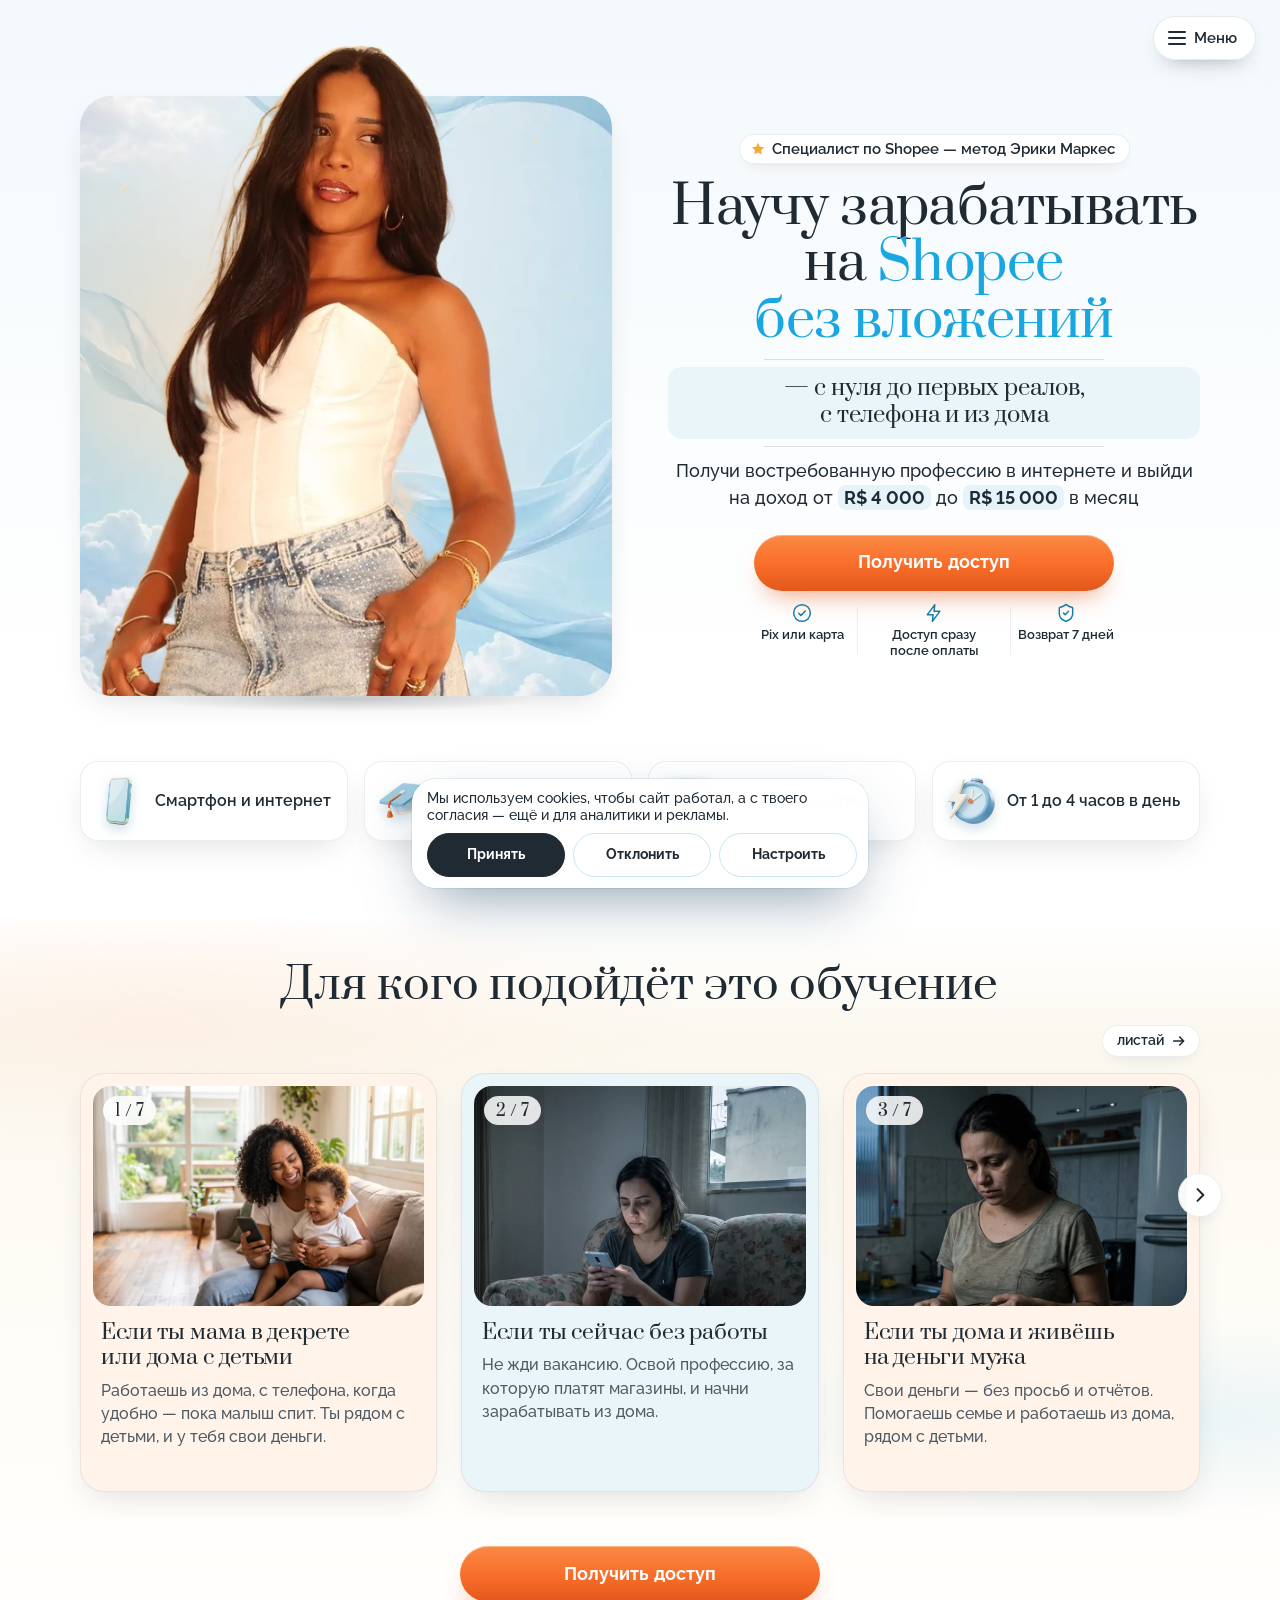
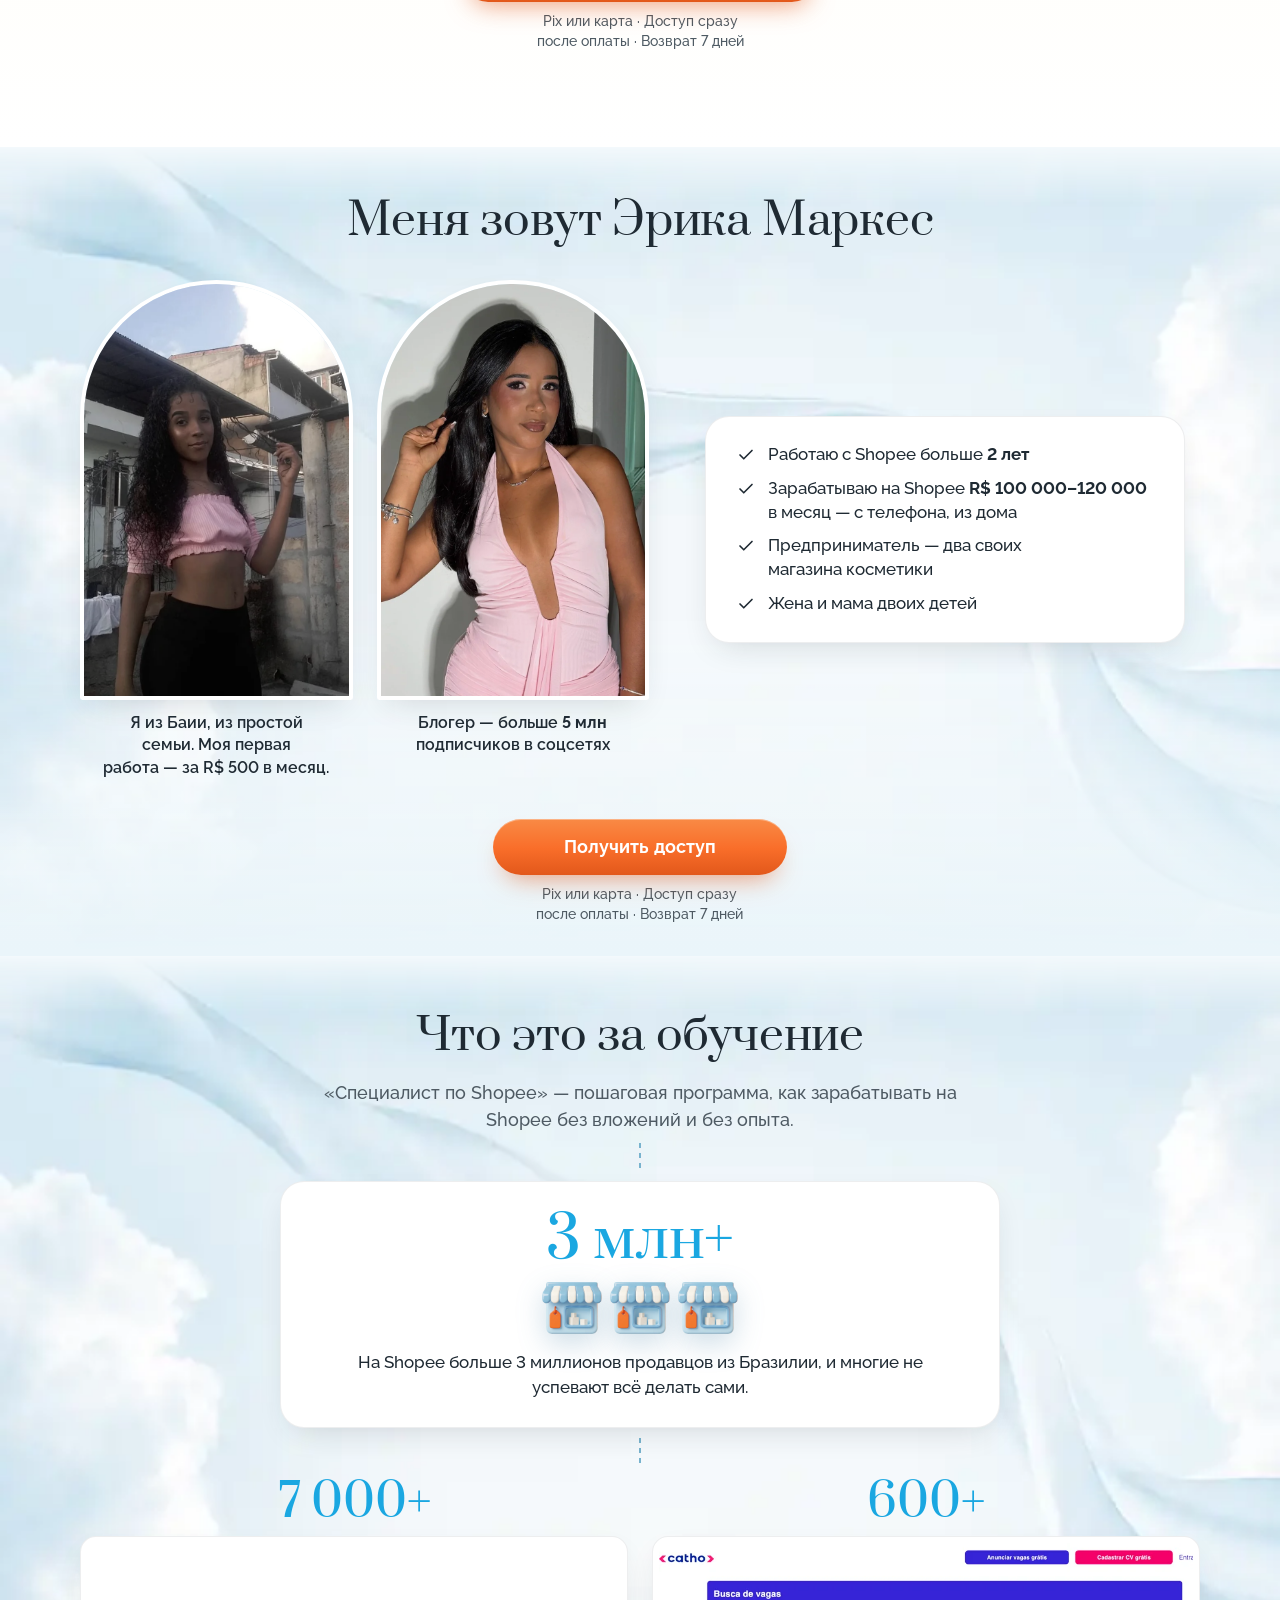
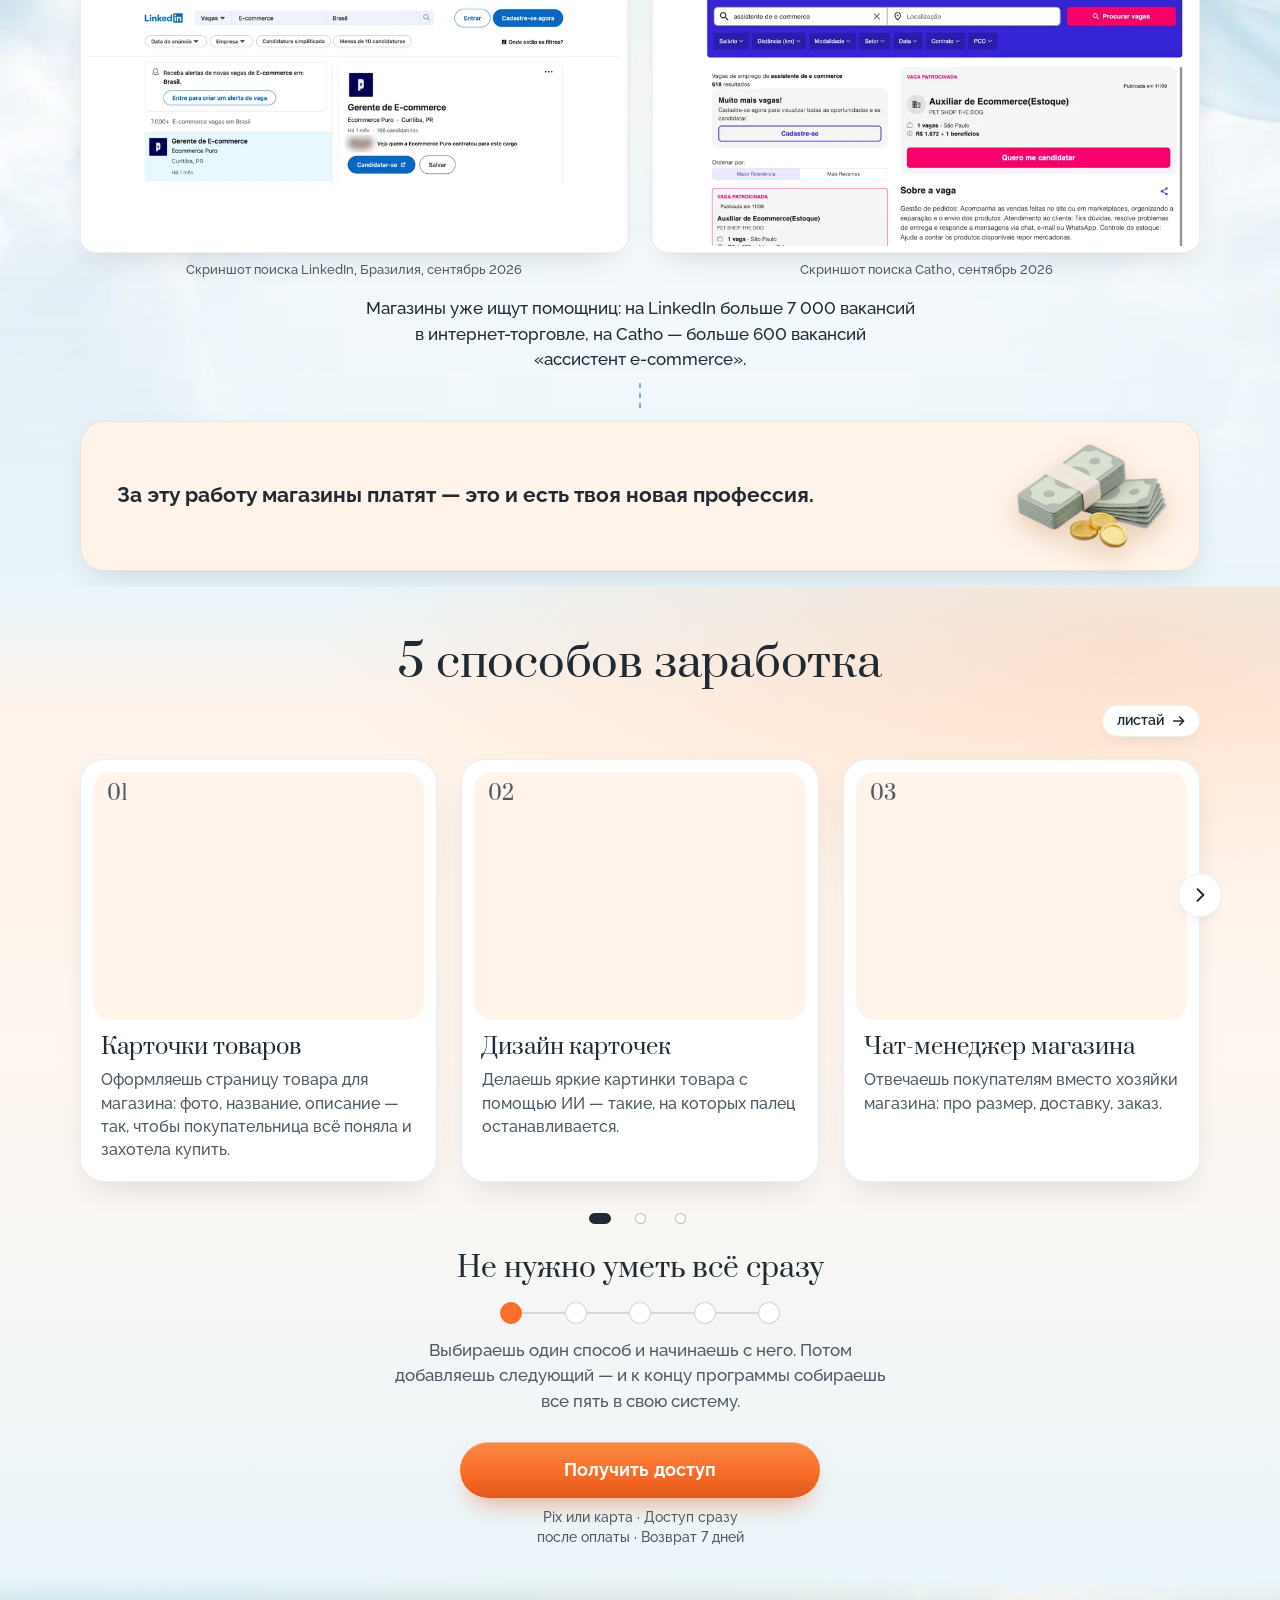
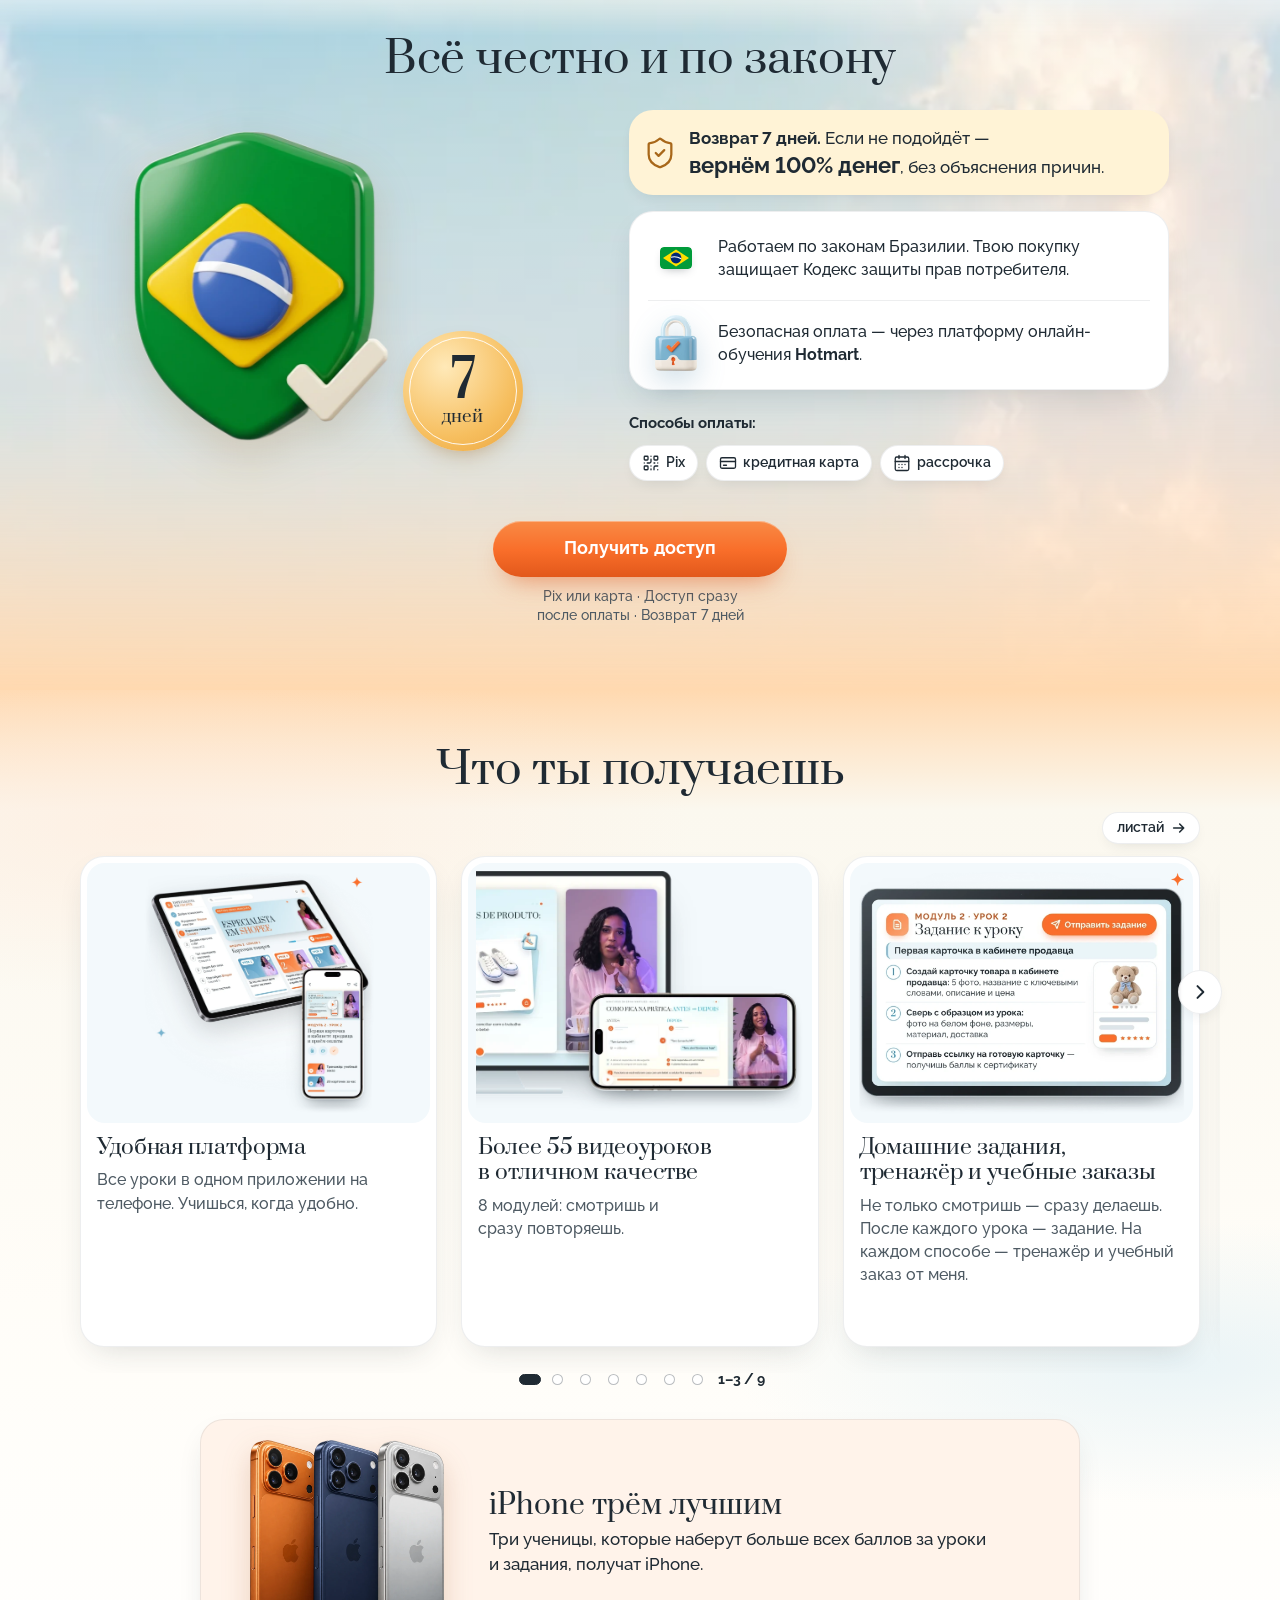
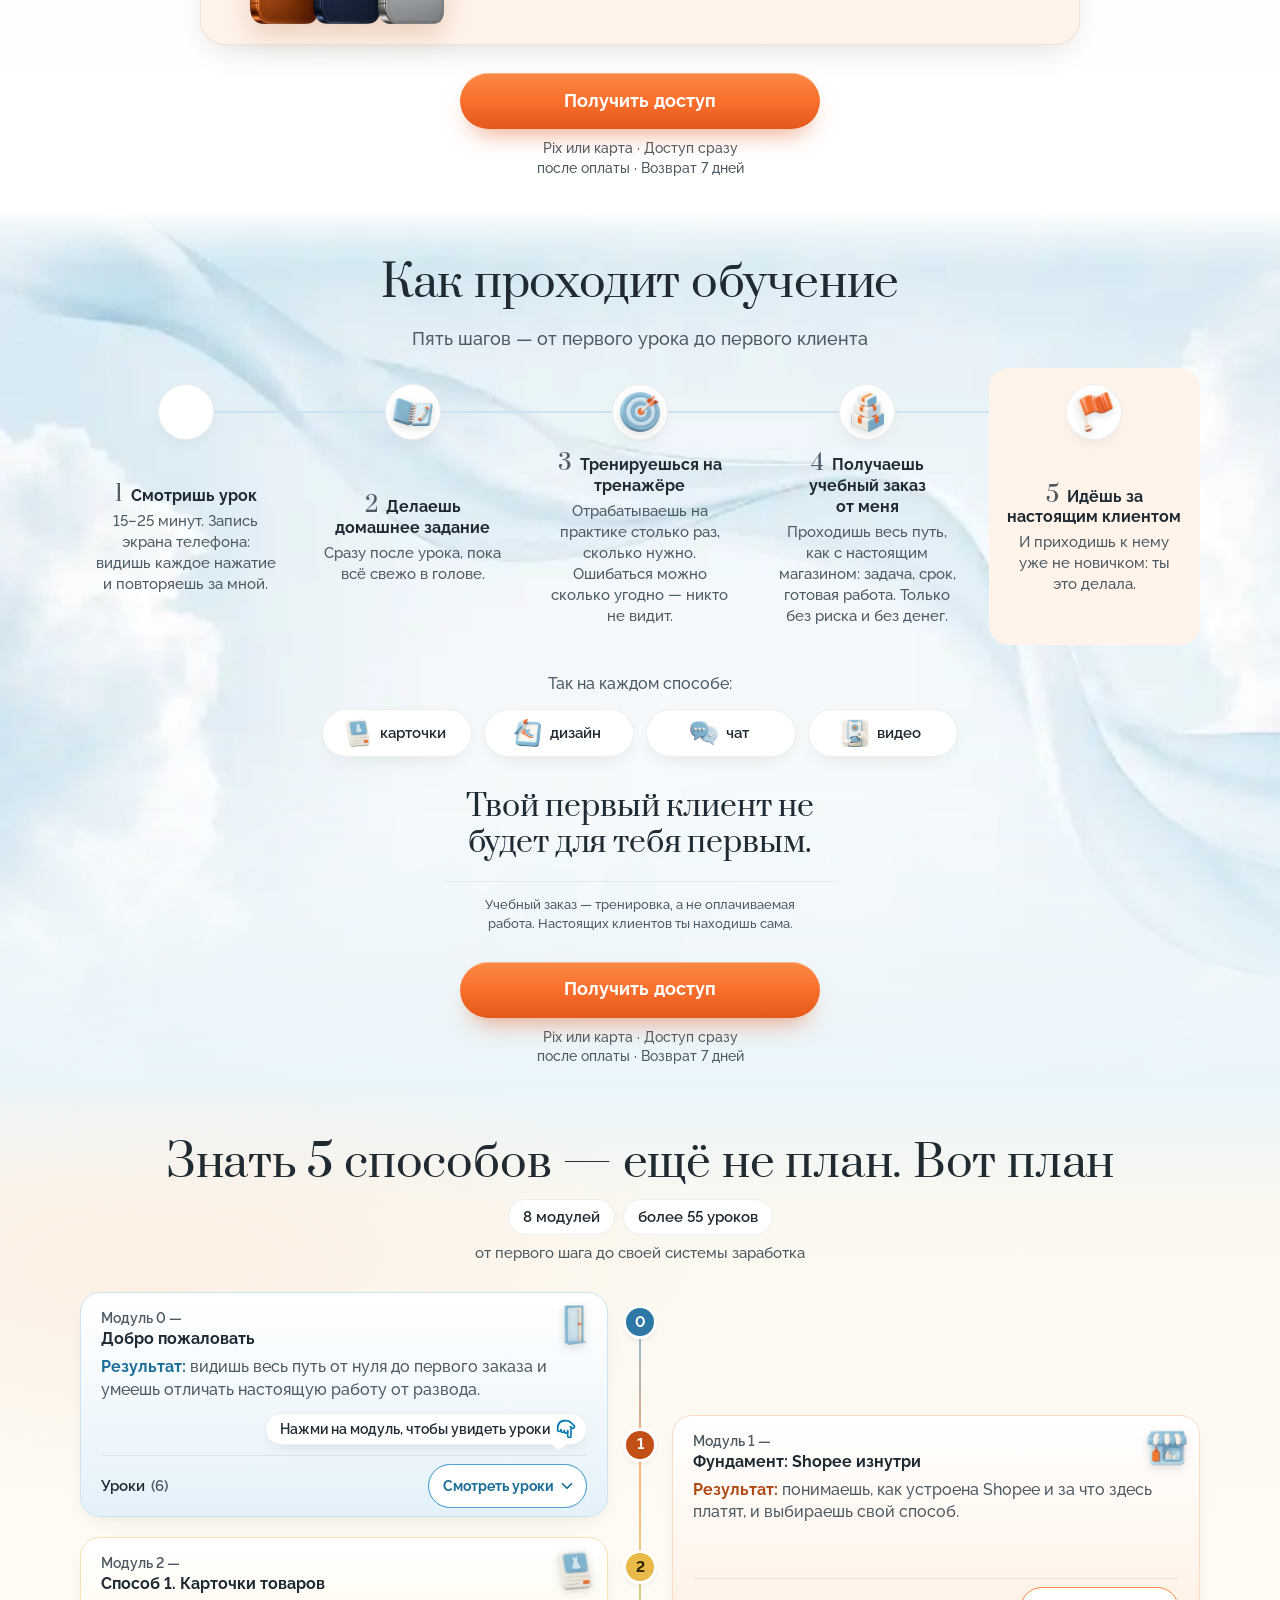
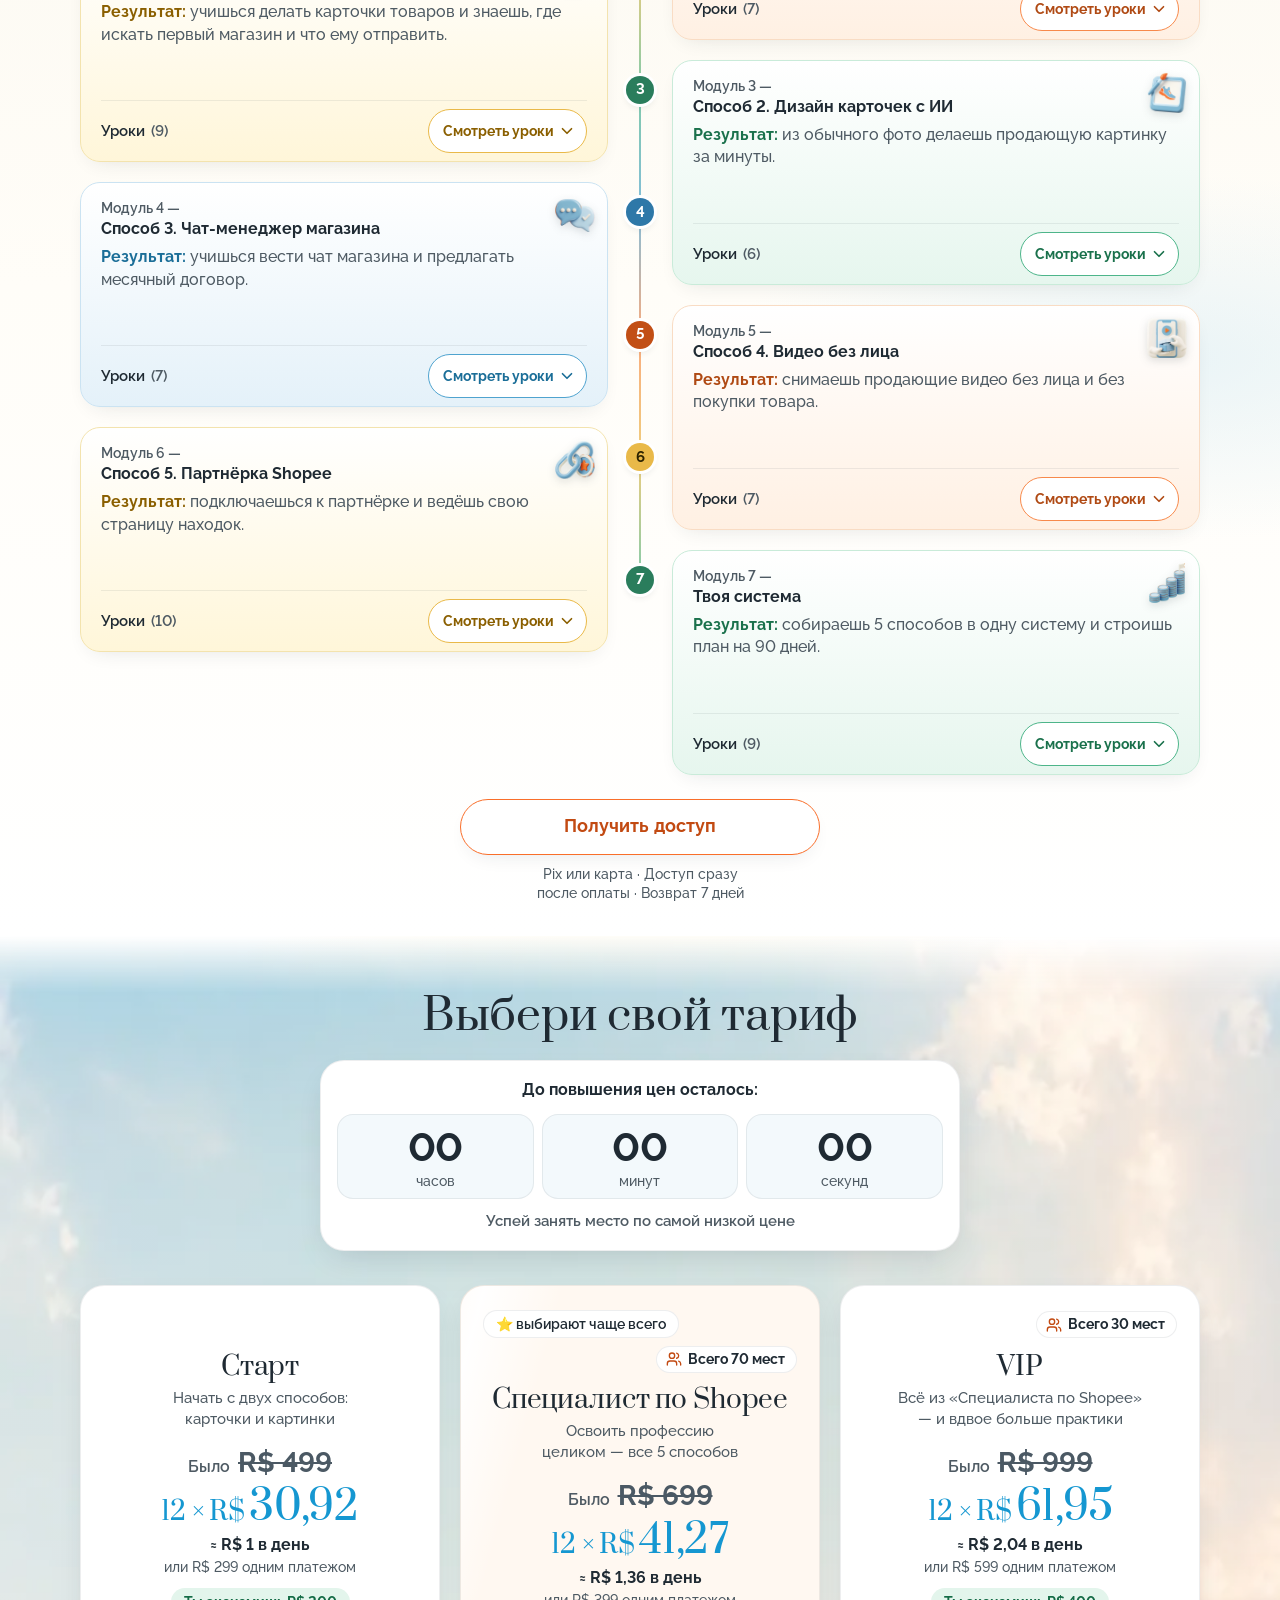
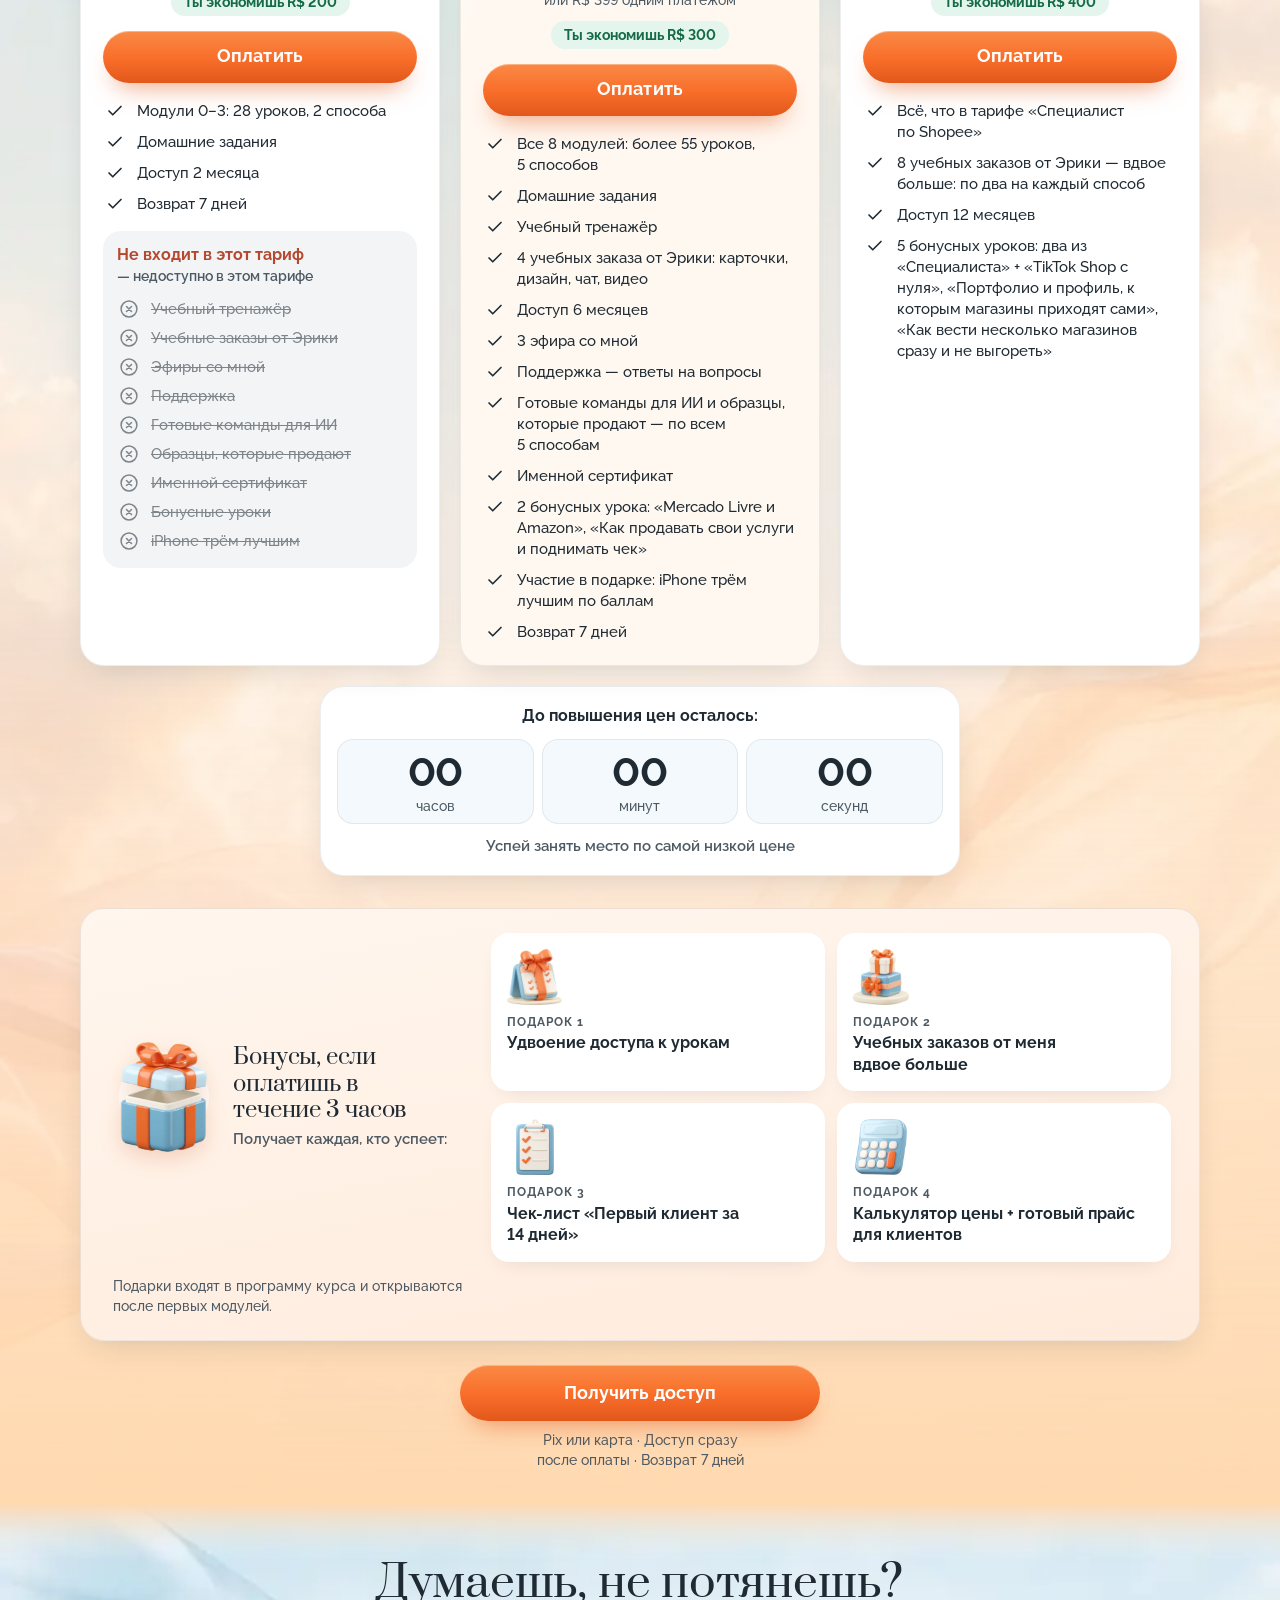
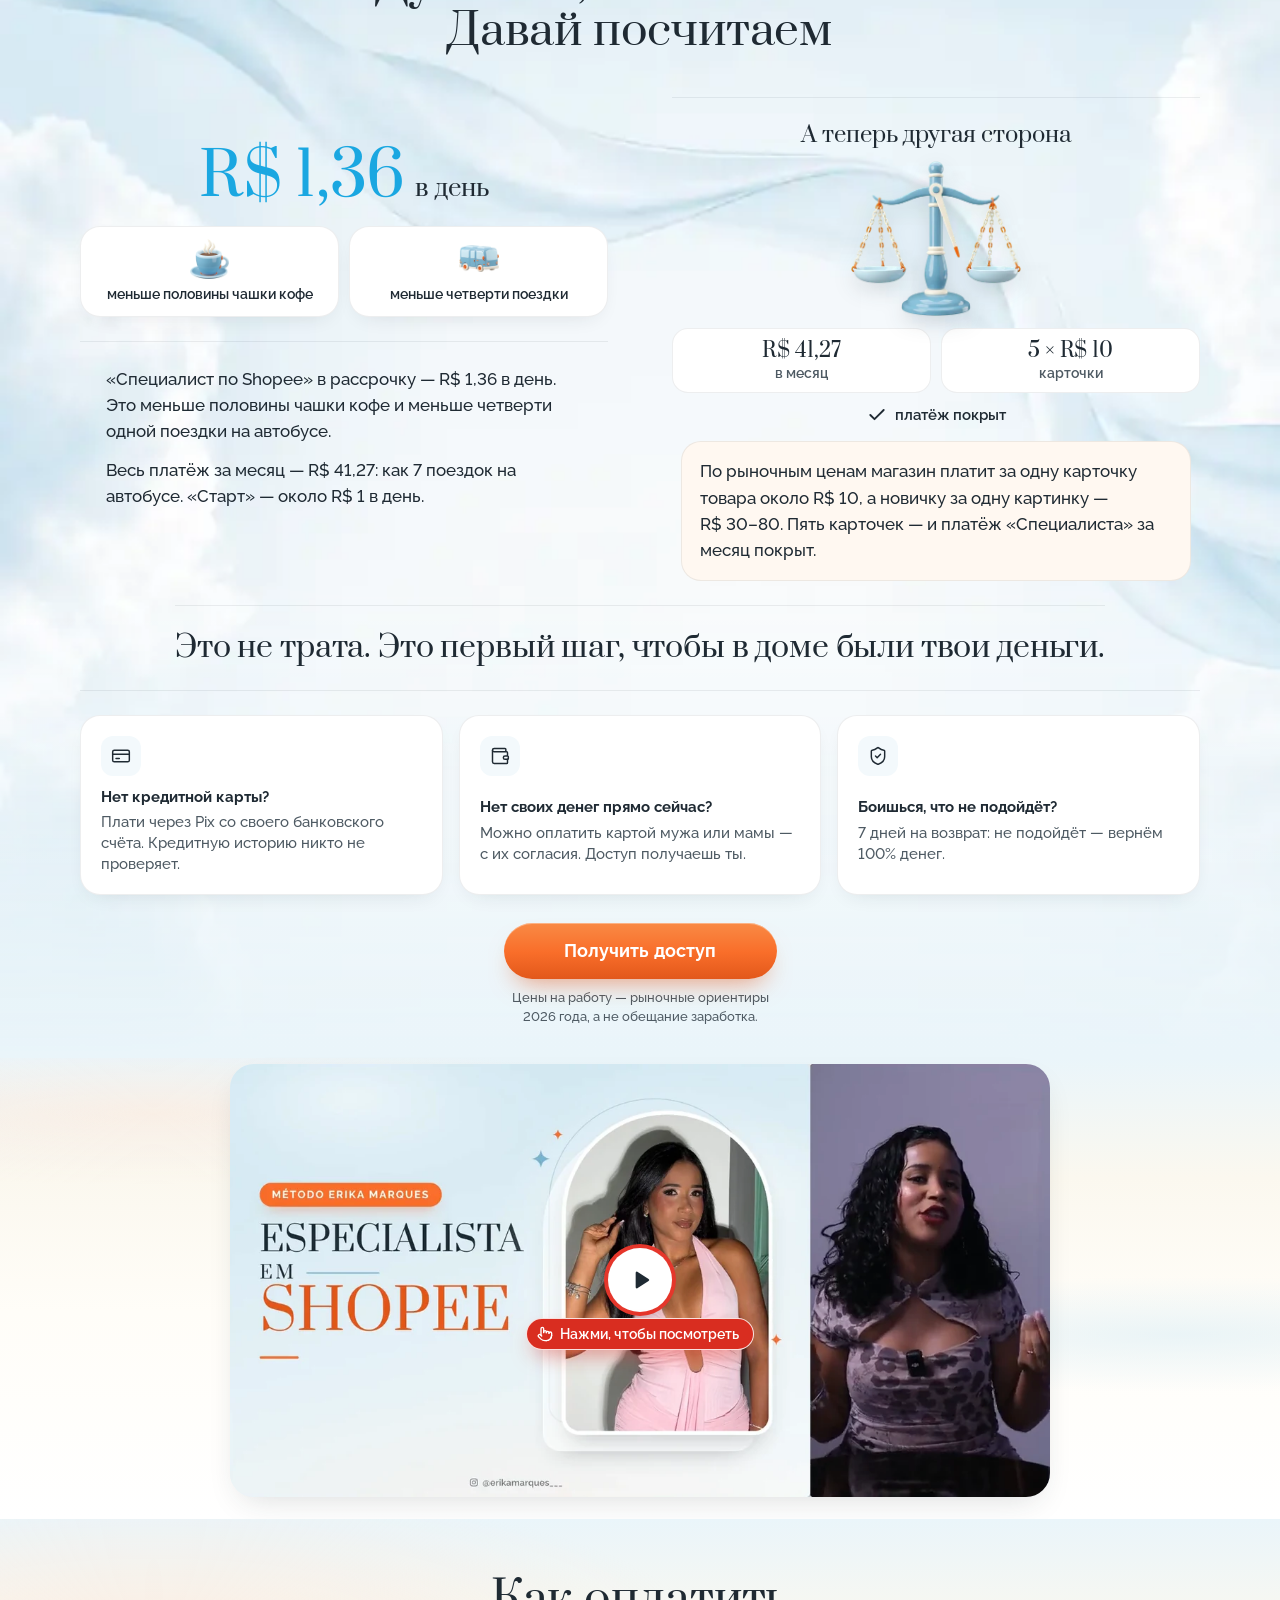
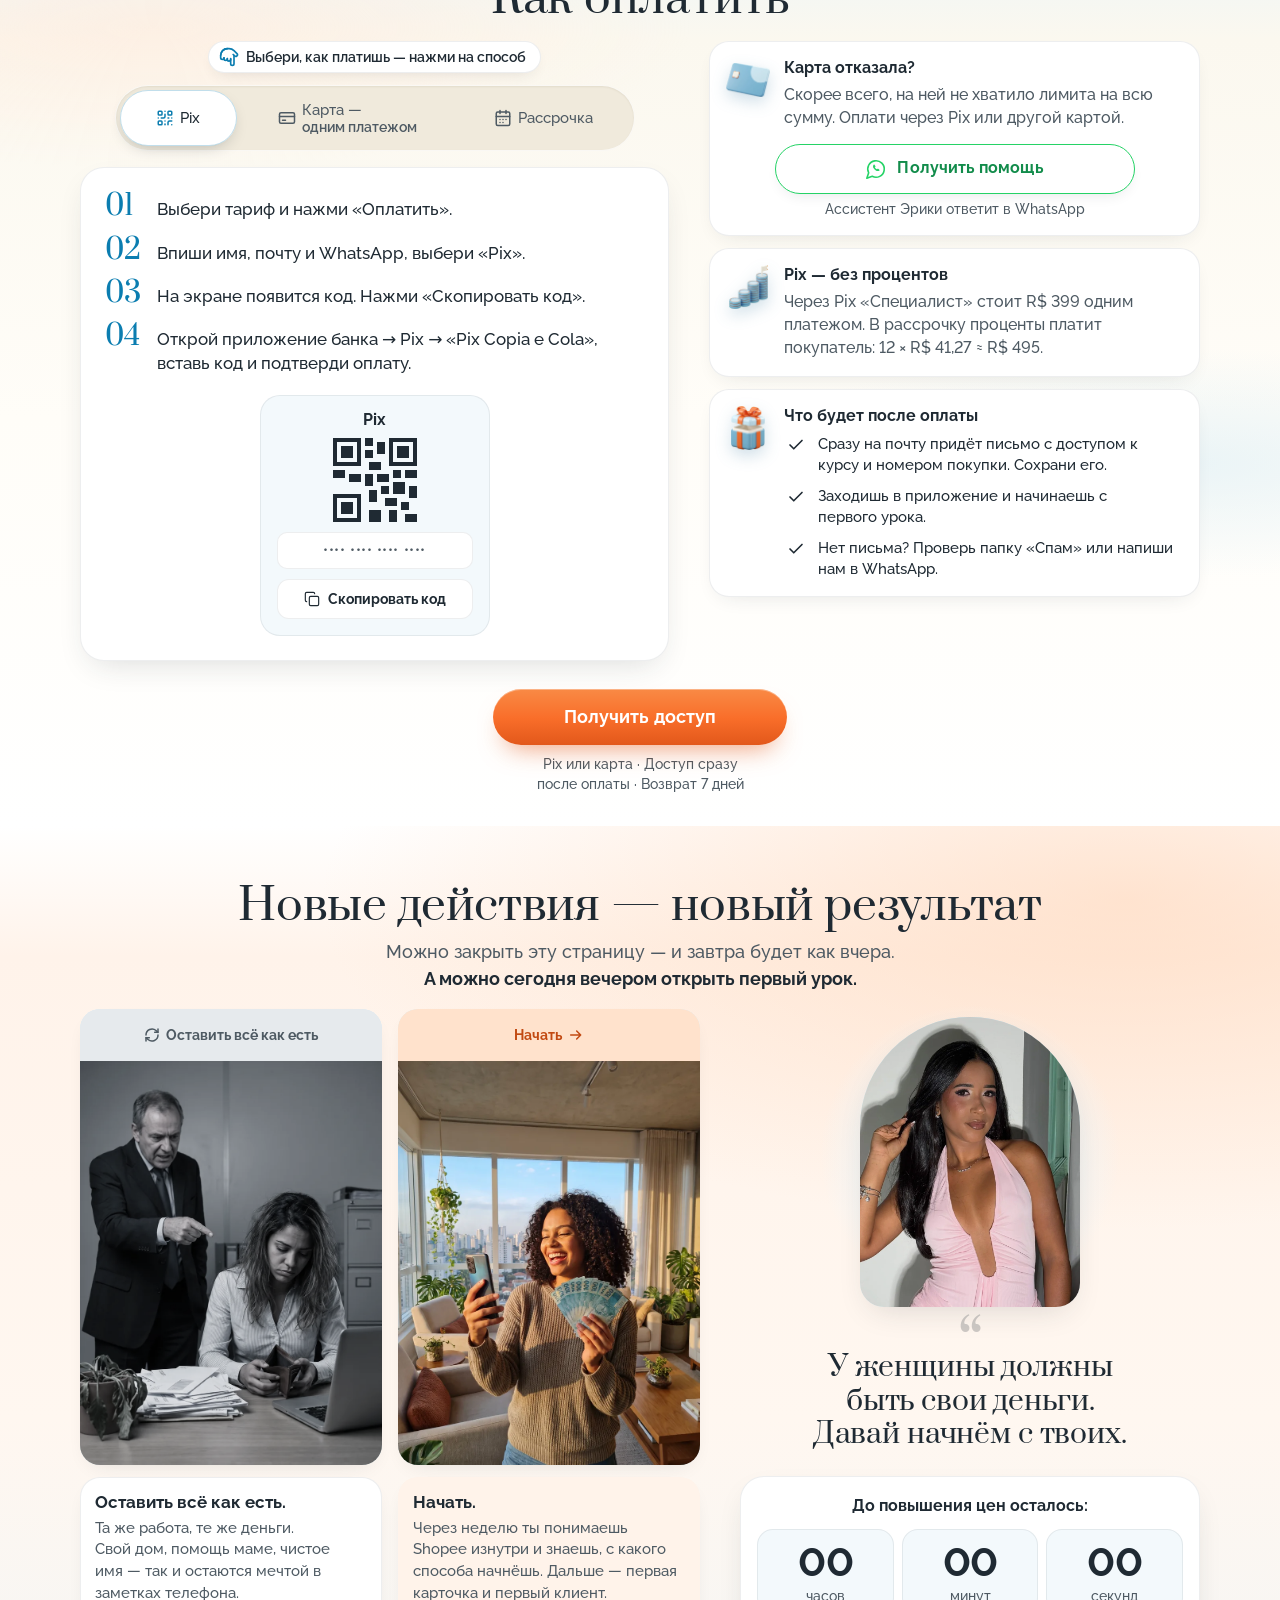
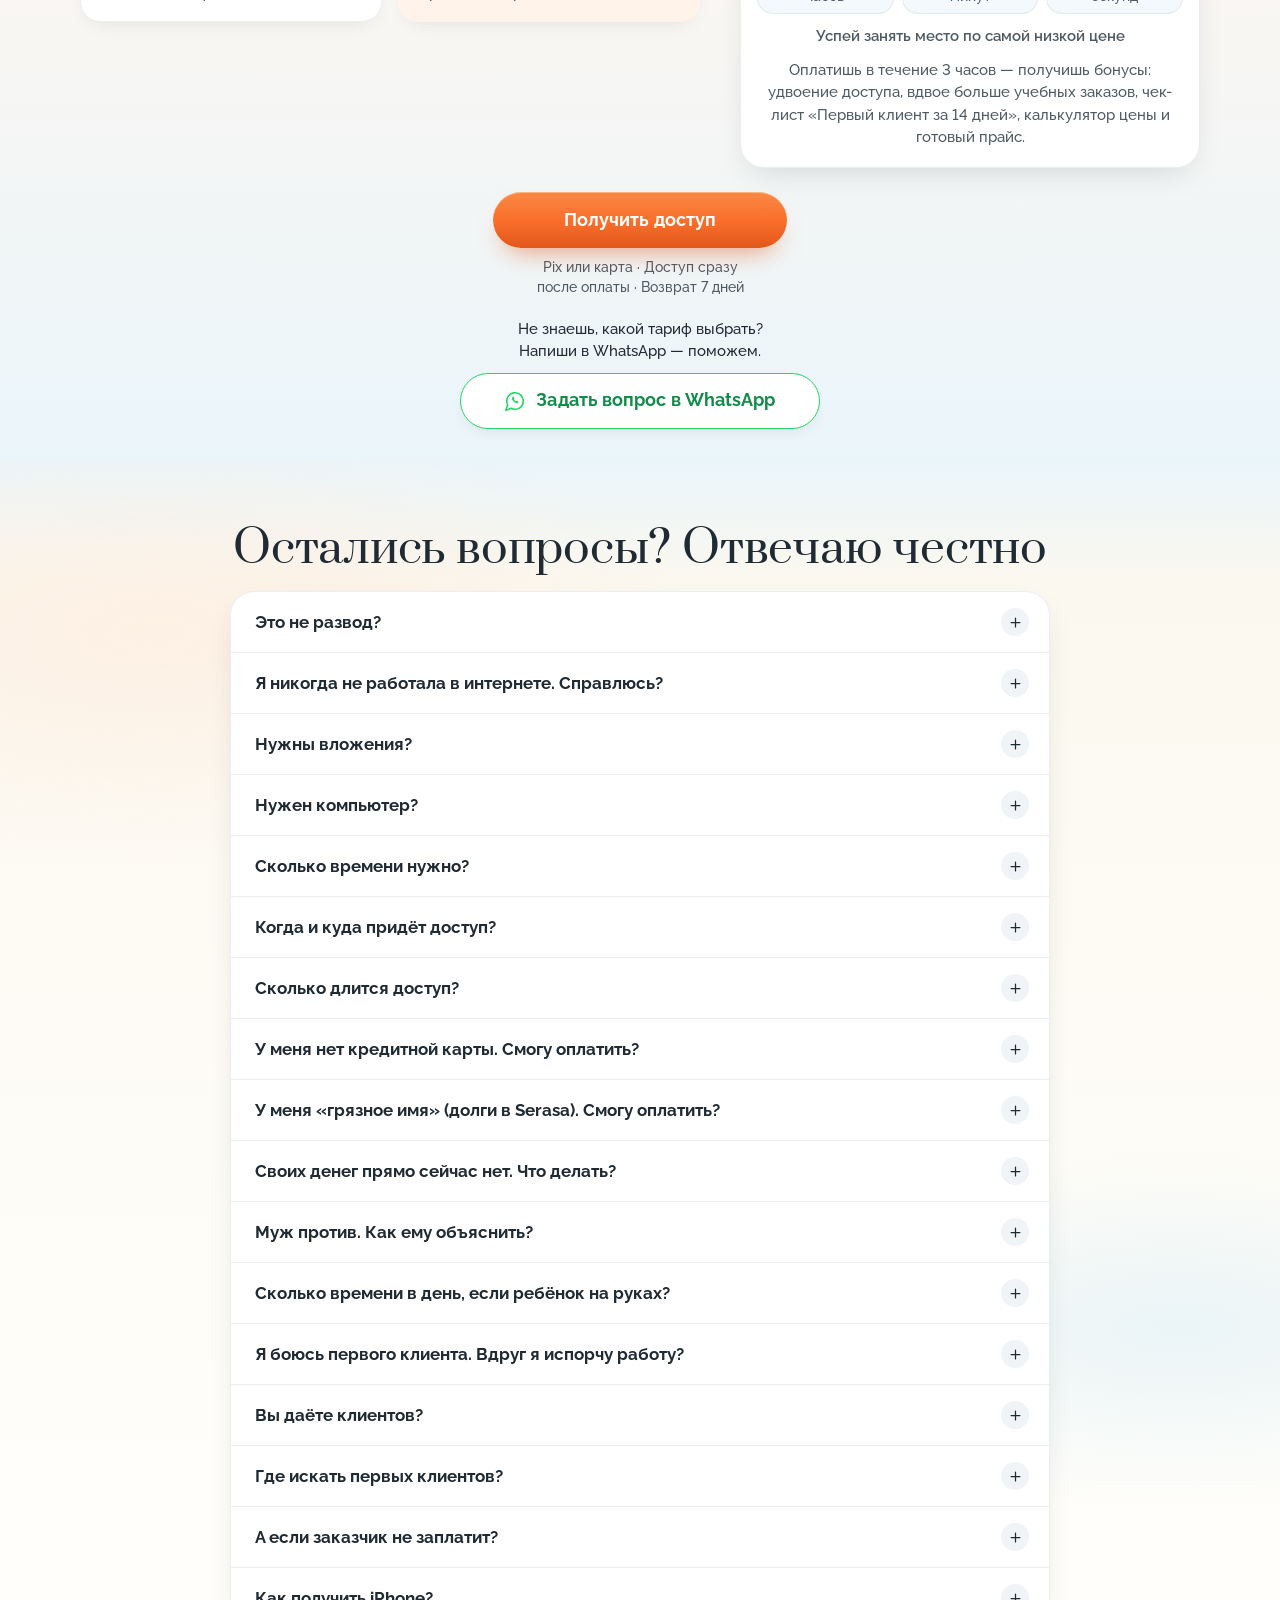
==== commit d94c281e: "Чат: флаг передачи человеку следует ответу сервера (бот возвращается без перезагрузки) Co-Authored-B" ====
--- a/final/index.html
+++ b/final/index.html
@@ -1039,6 +1039,6 @@
 <script src="assets/site.js?v=1006c" defer></script>
 <script src="assets/site-b.js?v=1006c" defer></script>
 <!-- Веб-чат ИИ-менеджера (план Б): только на oferta.* или с ?chat=1 / ?chat=mock (демо без бэкенда). Иначе ничего не грузится. -->
-<script>(function(){var h=location.hostname,m=/[?&]chat=(1|mock)(&|$)/.exec(location.search),host=/^(www\.|oferta\.)?ericamarques\.com$/i.test(h),prev=/\.github\.io$/i.test(h);if(!m&&!host&&!prev)return;window.__EMC_PREVIEW=!host;var v=15,d=document,l=d.createElement('link');l.rel='stylesheet';l.href='assets/chat.css?v='+v;d.head.appendChild(l);function s(f){var e=d.createElement('script');e.src='assets/'+f+'?v='+v;e.async=false;d.body.appendChild(e);}if(prev||(m&&m[1]==='mock'))s('chat-mock.js');s('chat.js');})();</script>
+<script>(function(){var h=location.hostname,m=/[?&]chat=(1|mock)(&|$)/.exec(location.search),host=/^(www\.|oferta\.)?ericamarques\.com$/i.test(h),prev=/\.github\.io$/i.test(h);if(!m&&!host&&!prev)return;window.__EMC_PREVIEW=!host;var v=16,d=document,l=d.createElement('link');l.rel='stylesheet';l.href='assets/chat.css?v='+v;d.head.appendChild(l);function s(f){var e=d.createElement('script');e.src='assets/'+f+'?v='+v;e.async=false;d.body.appendChild(e);}if(prev||(m&&m[1]==='mock'))s('chat-mock.js');s('chat.js');})();</script>
 </body>
 </html>
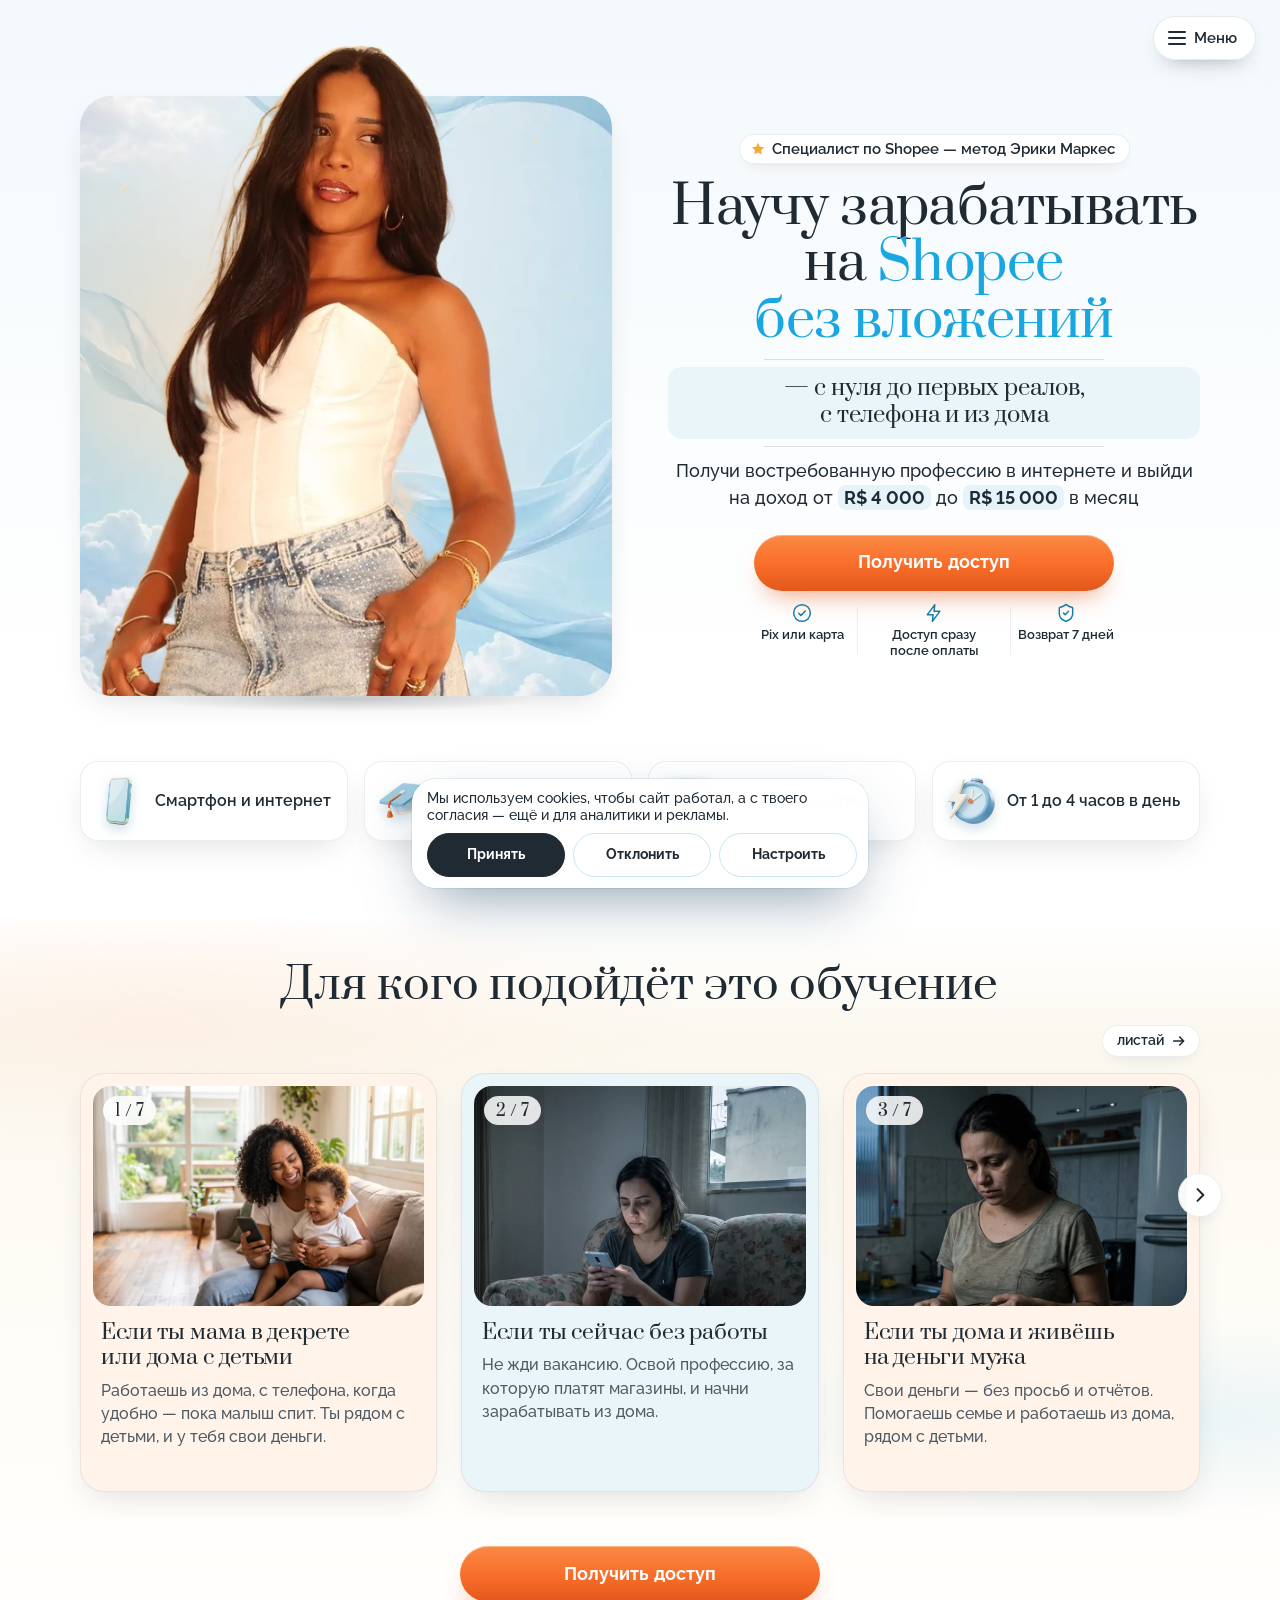
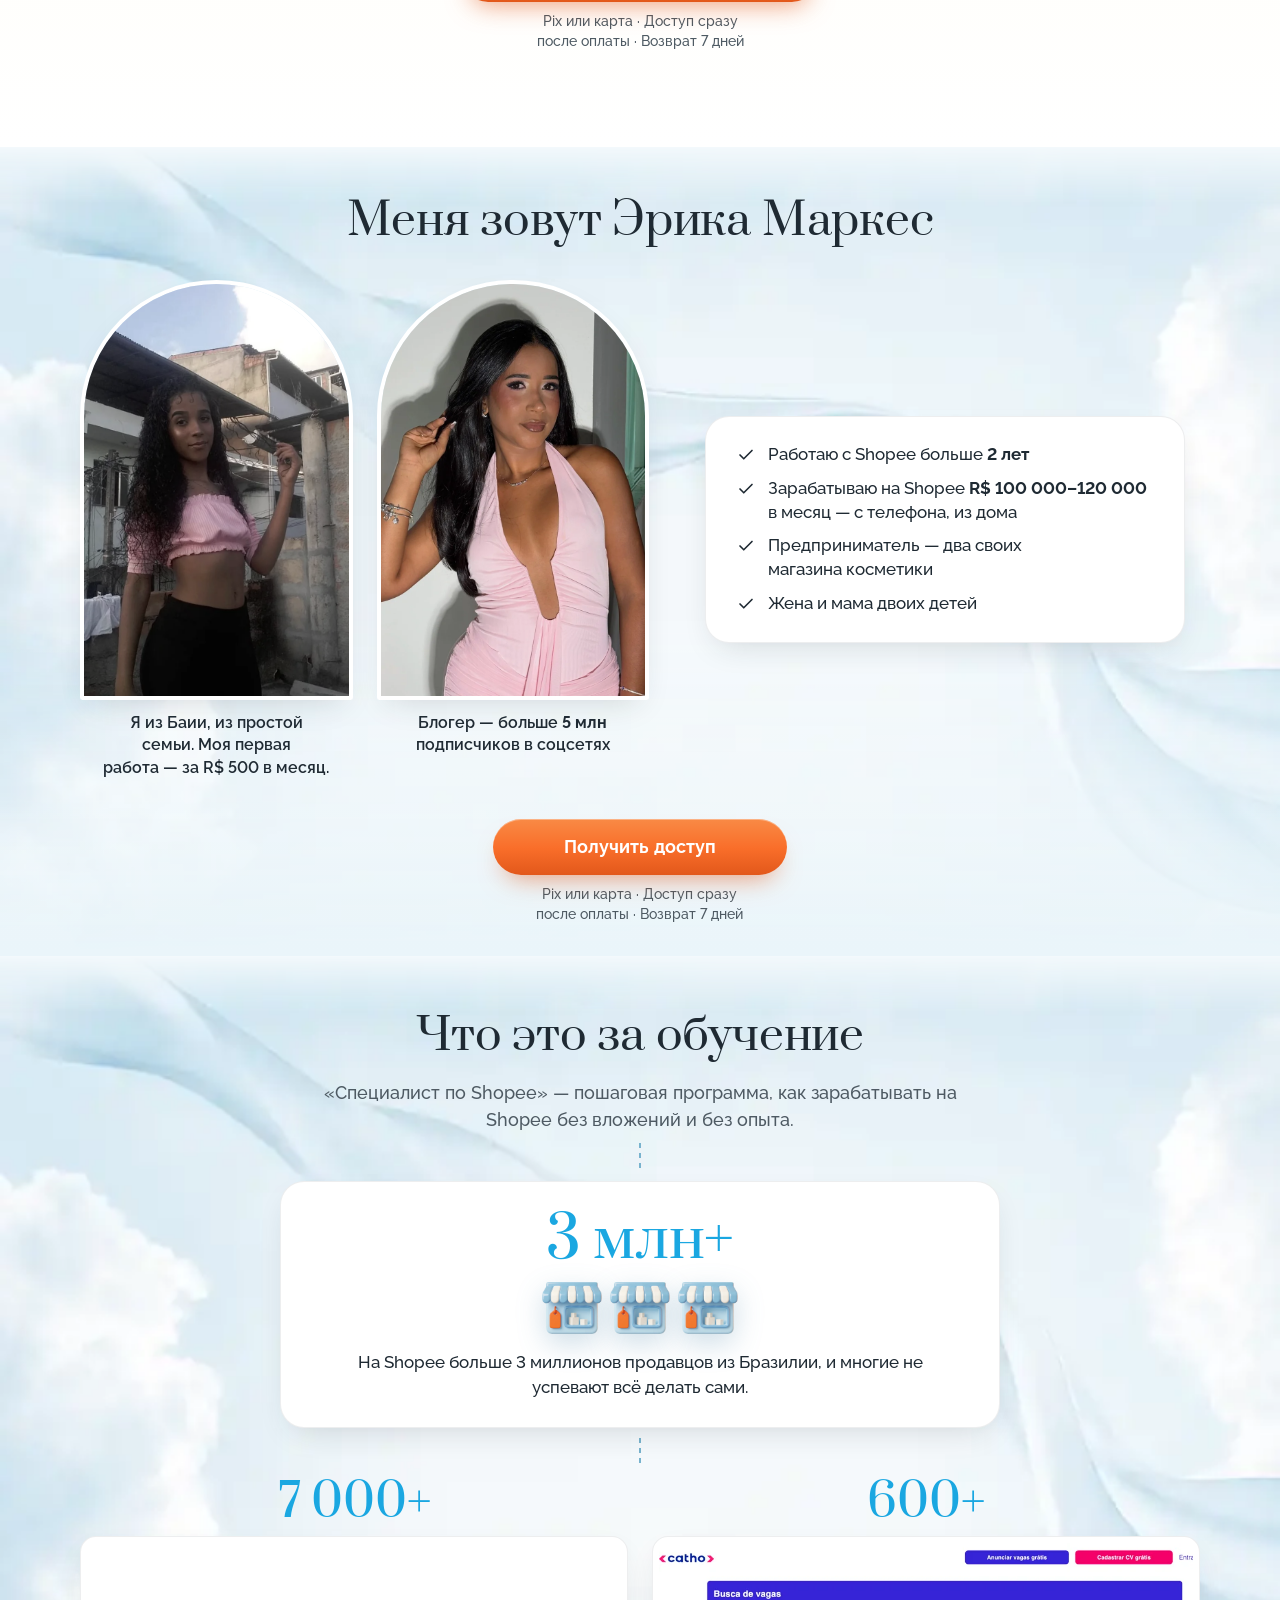
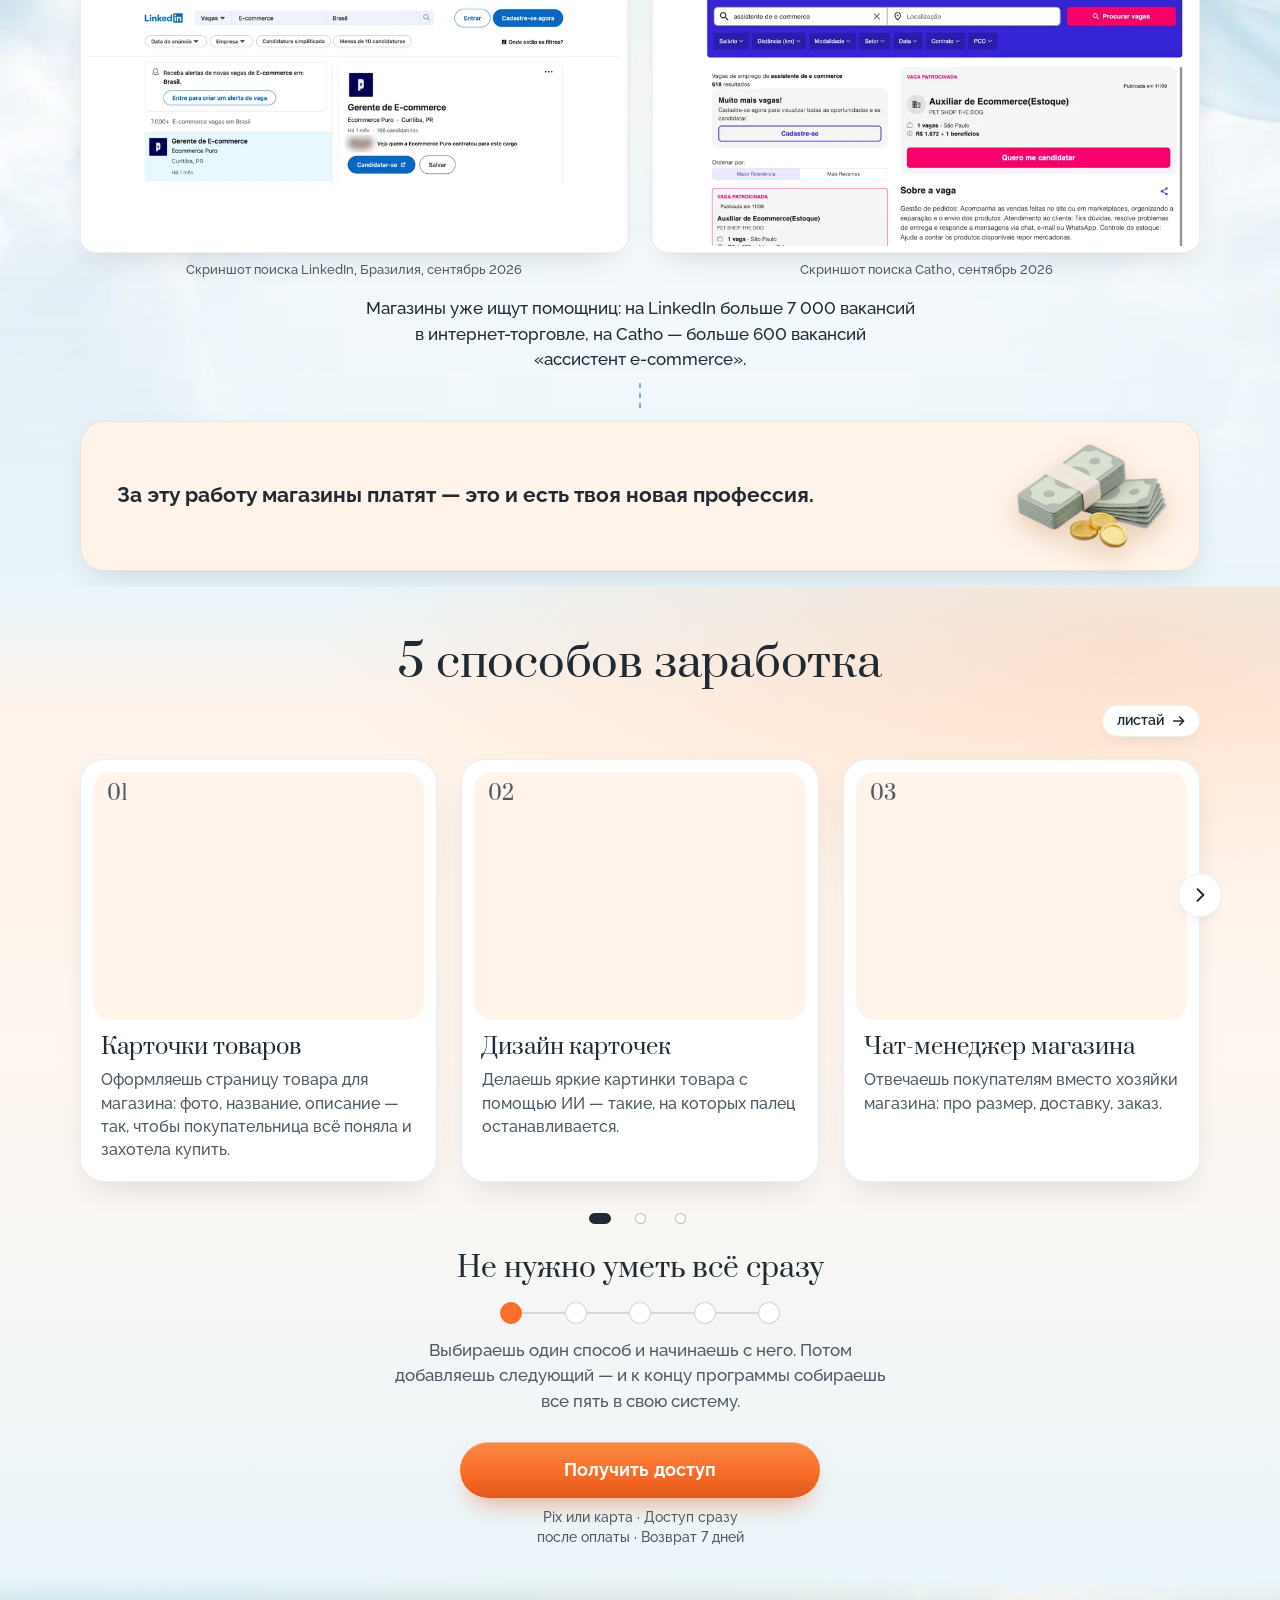
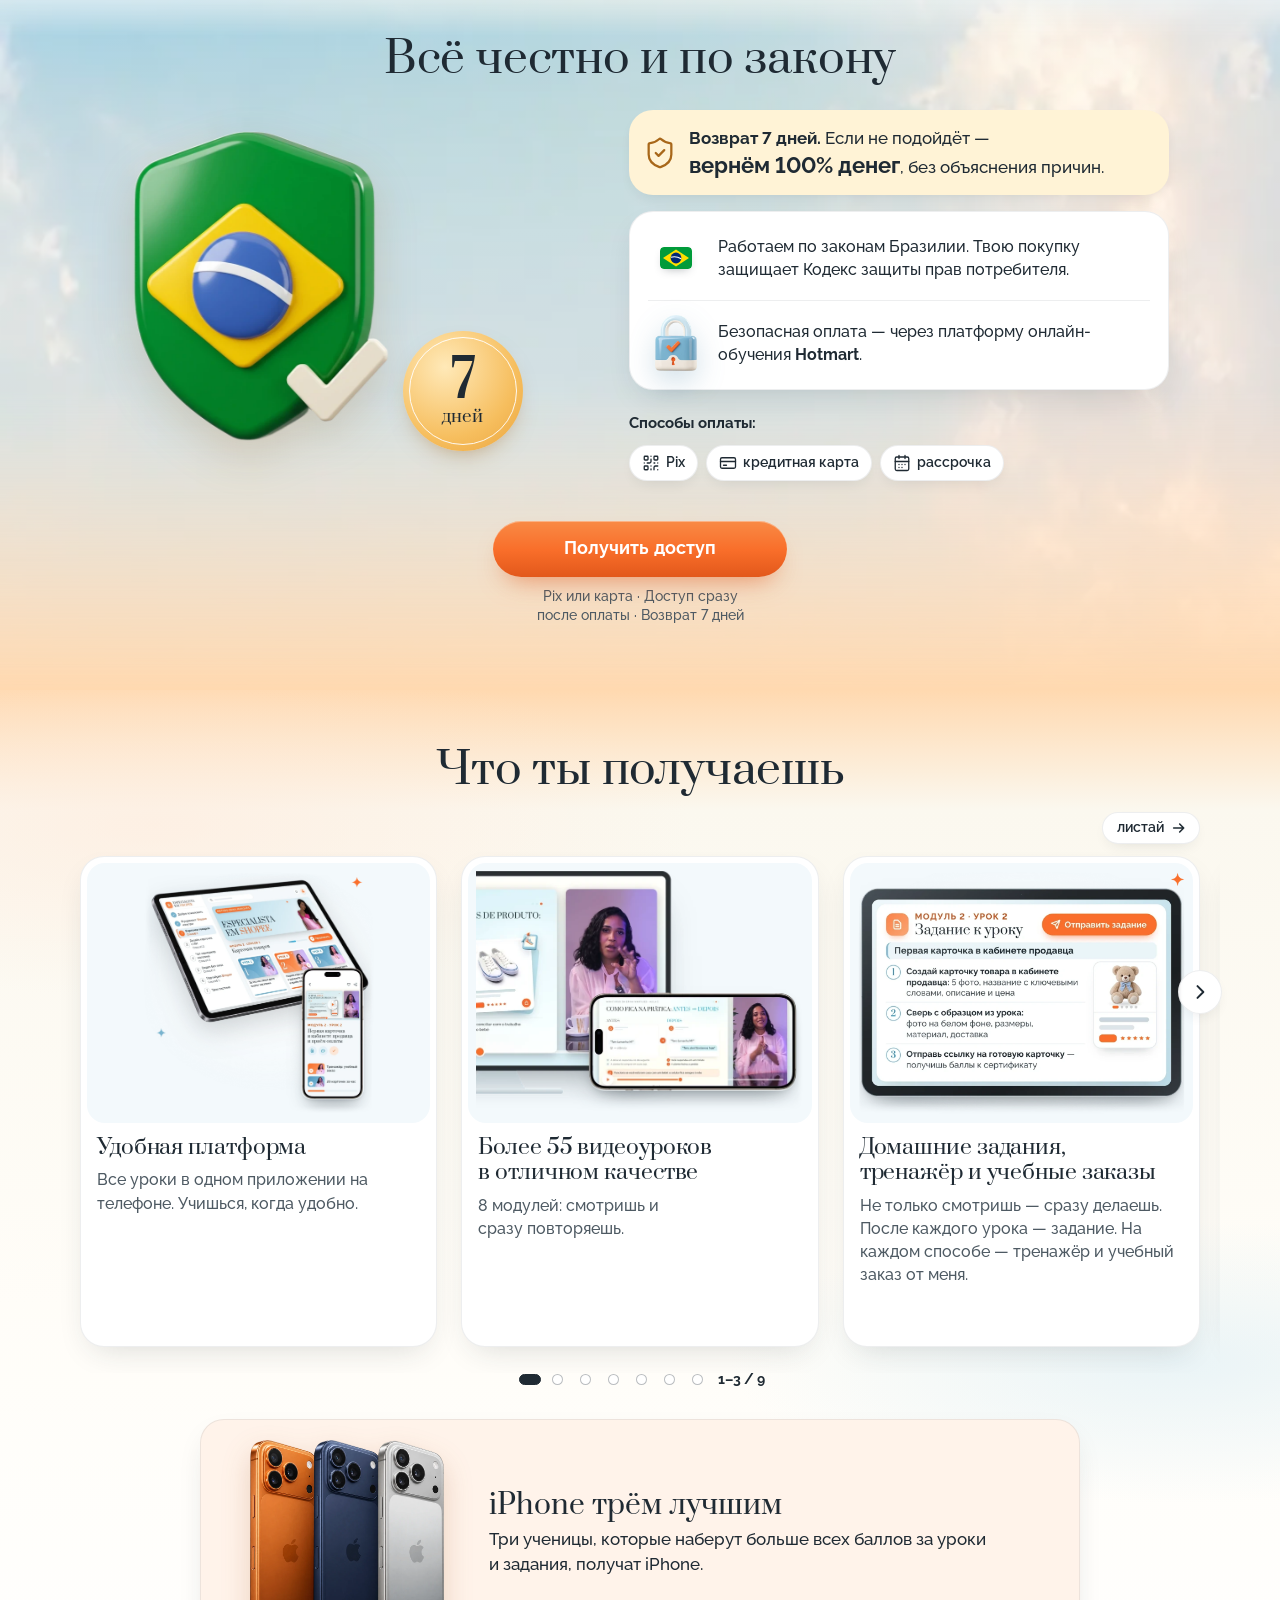
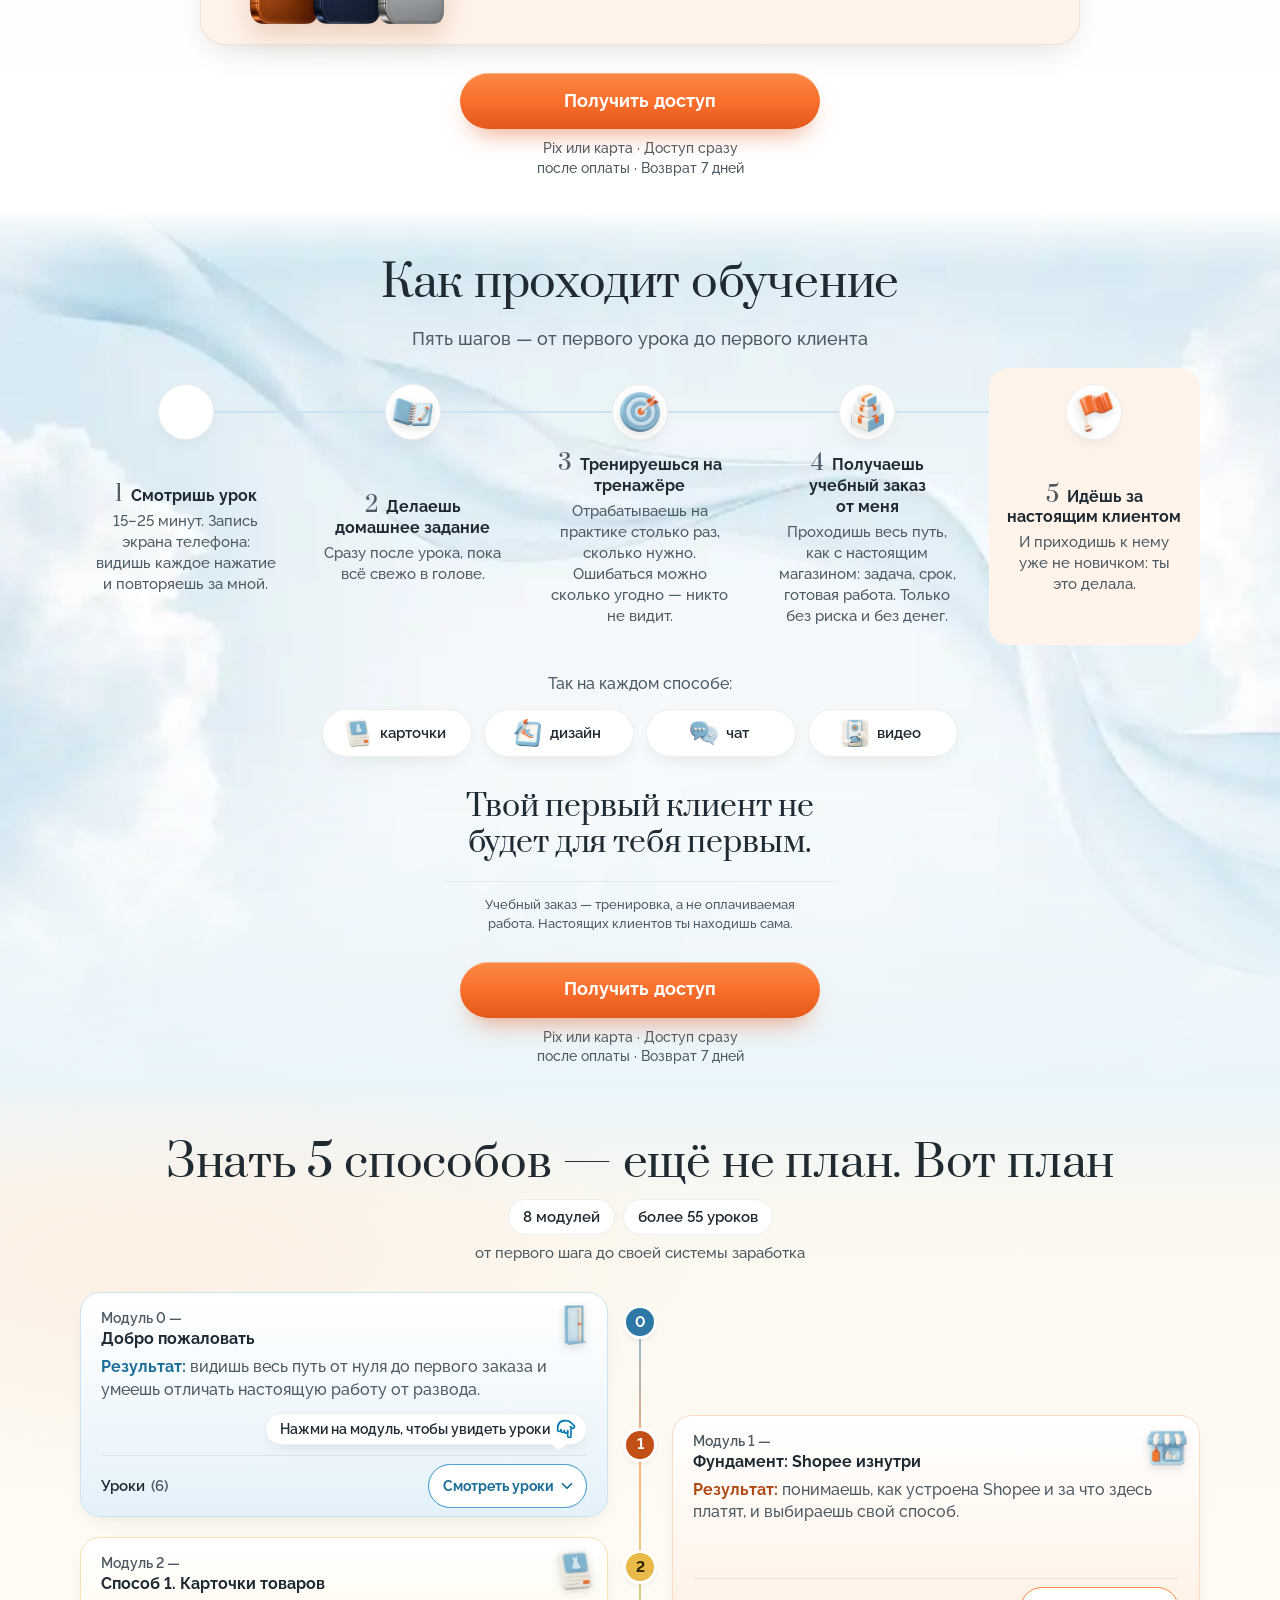
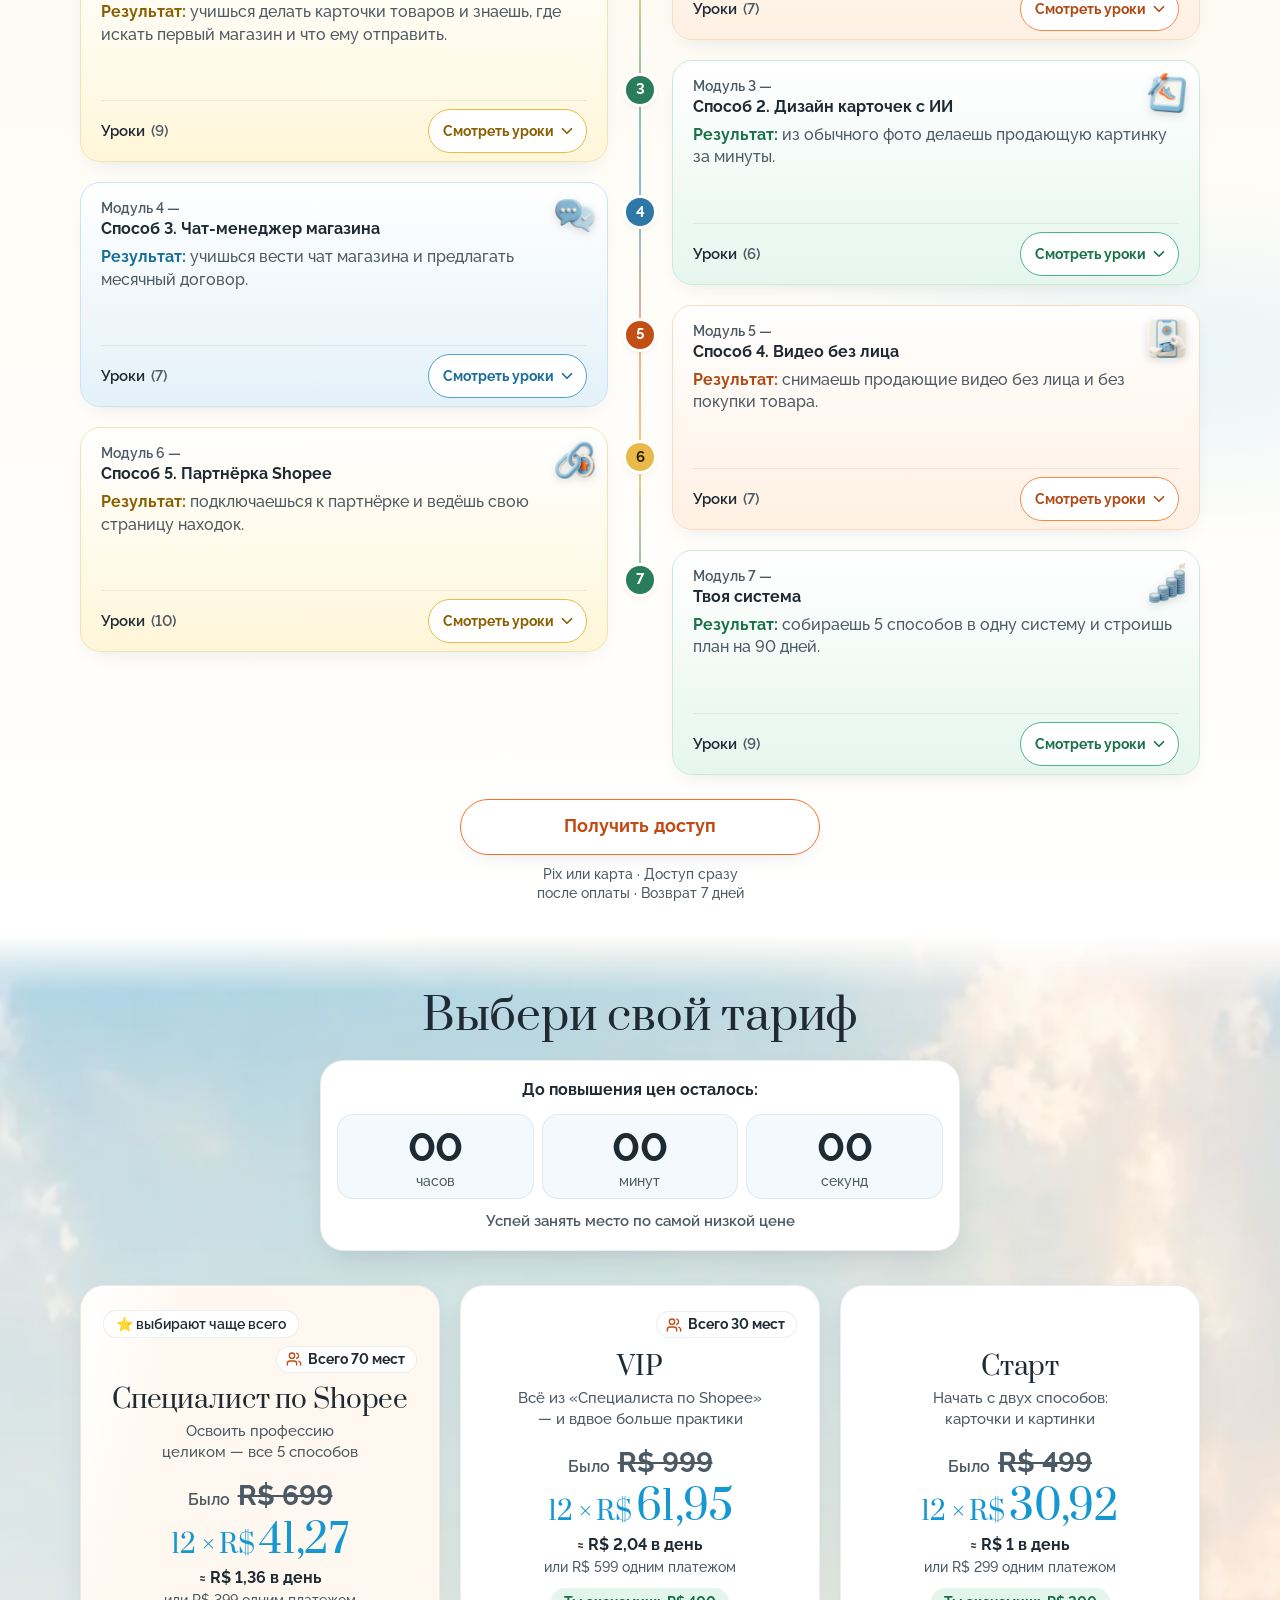
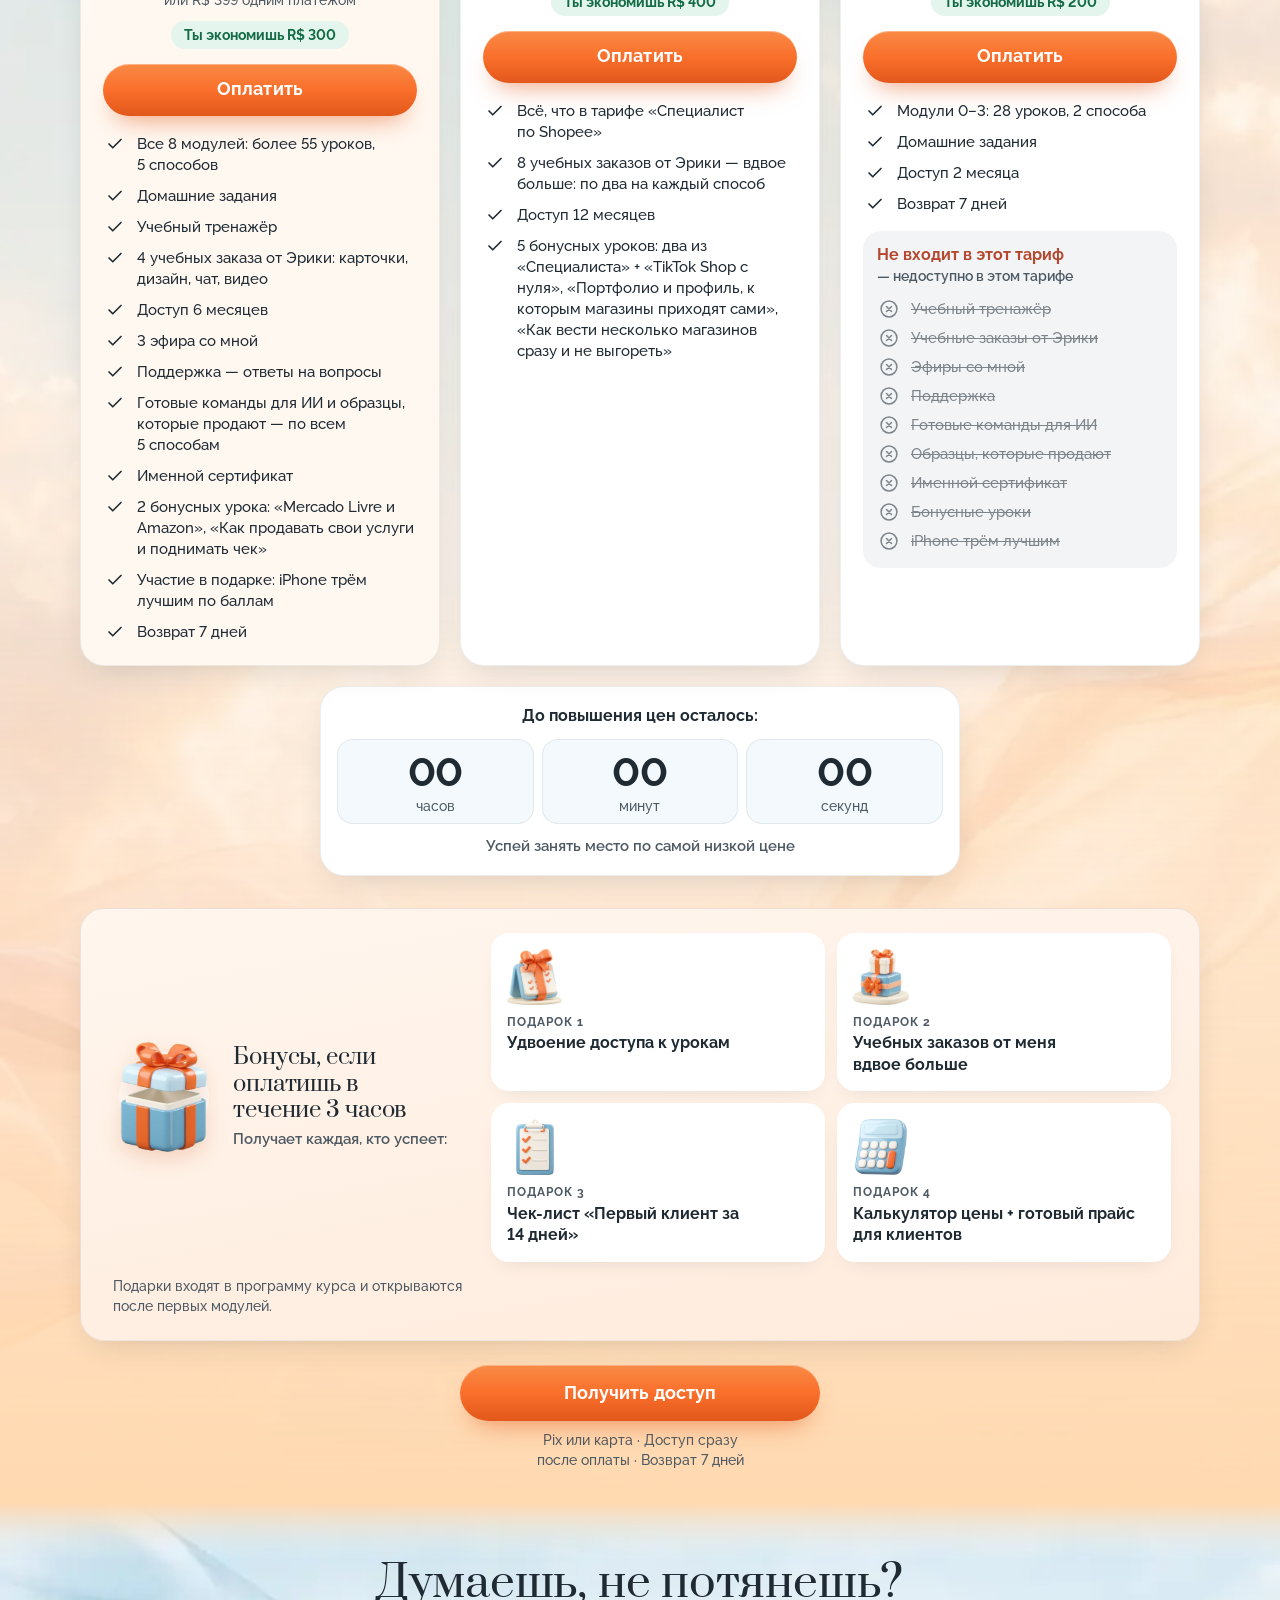
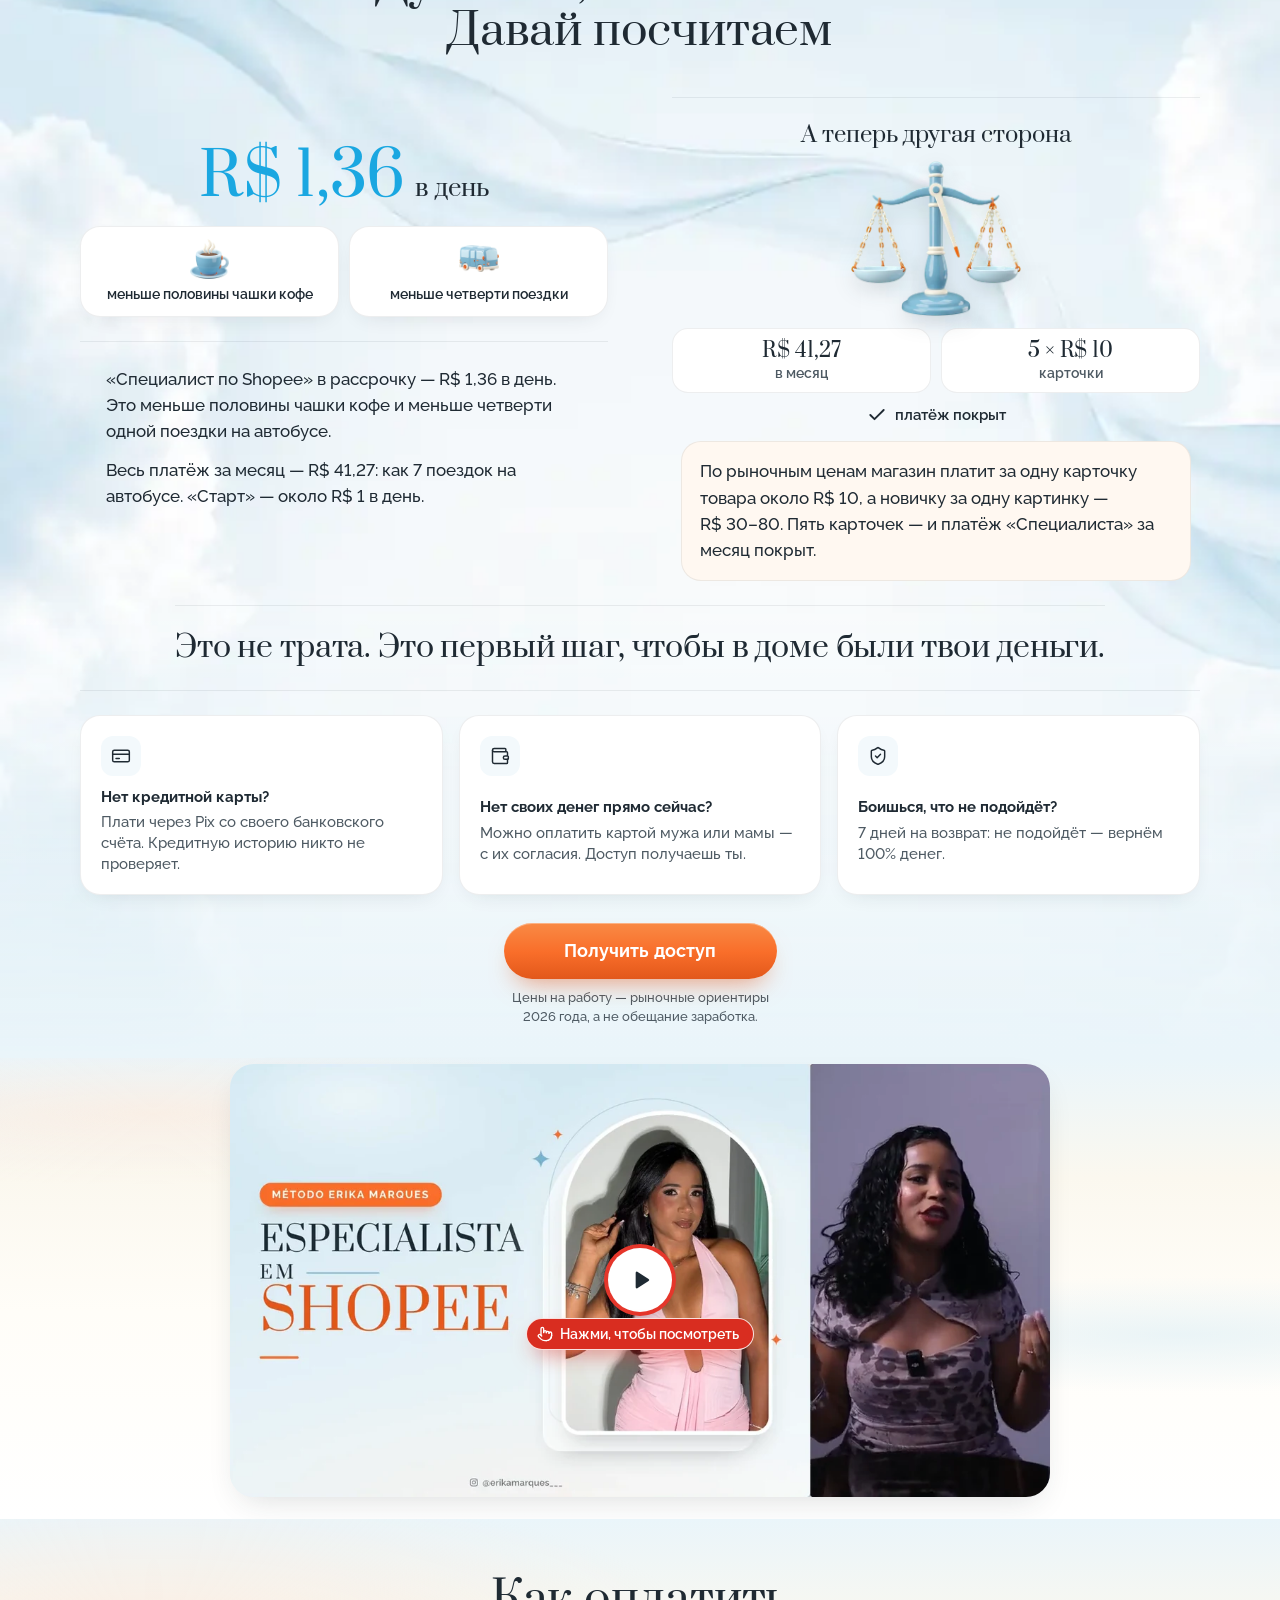
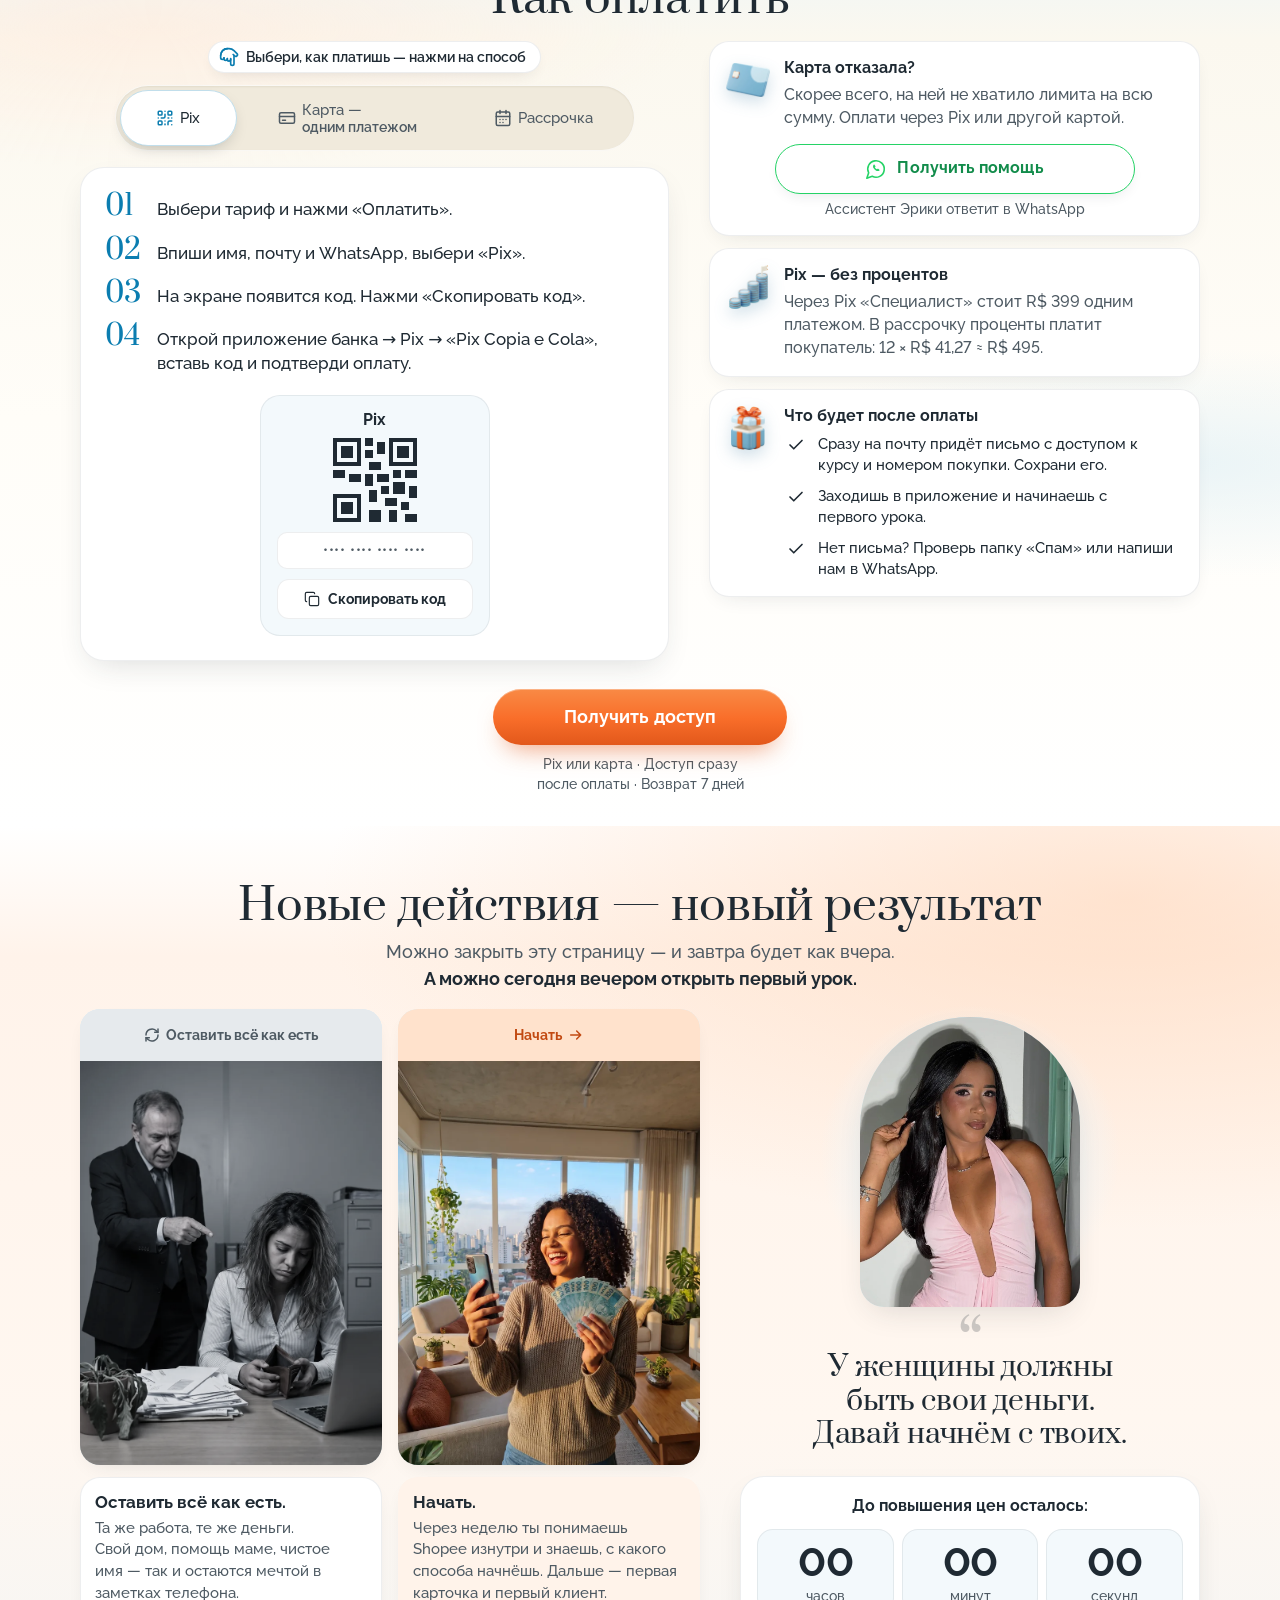
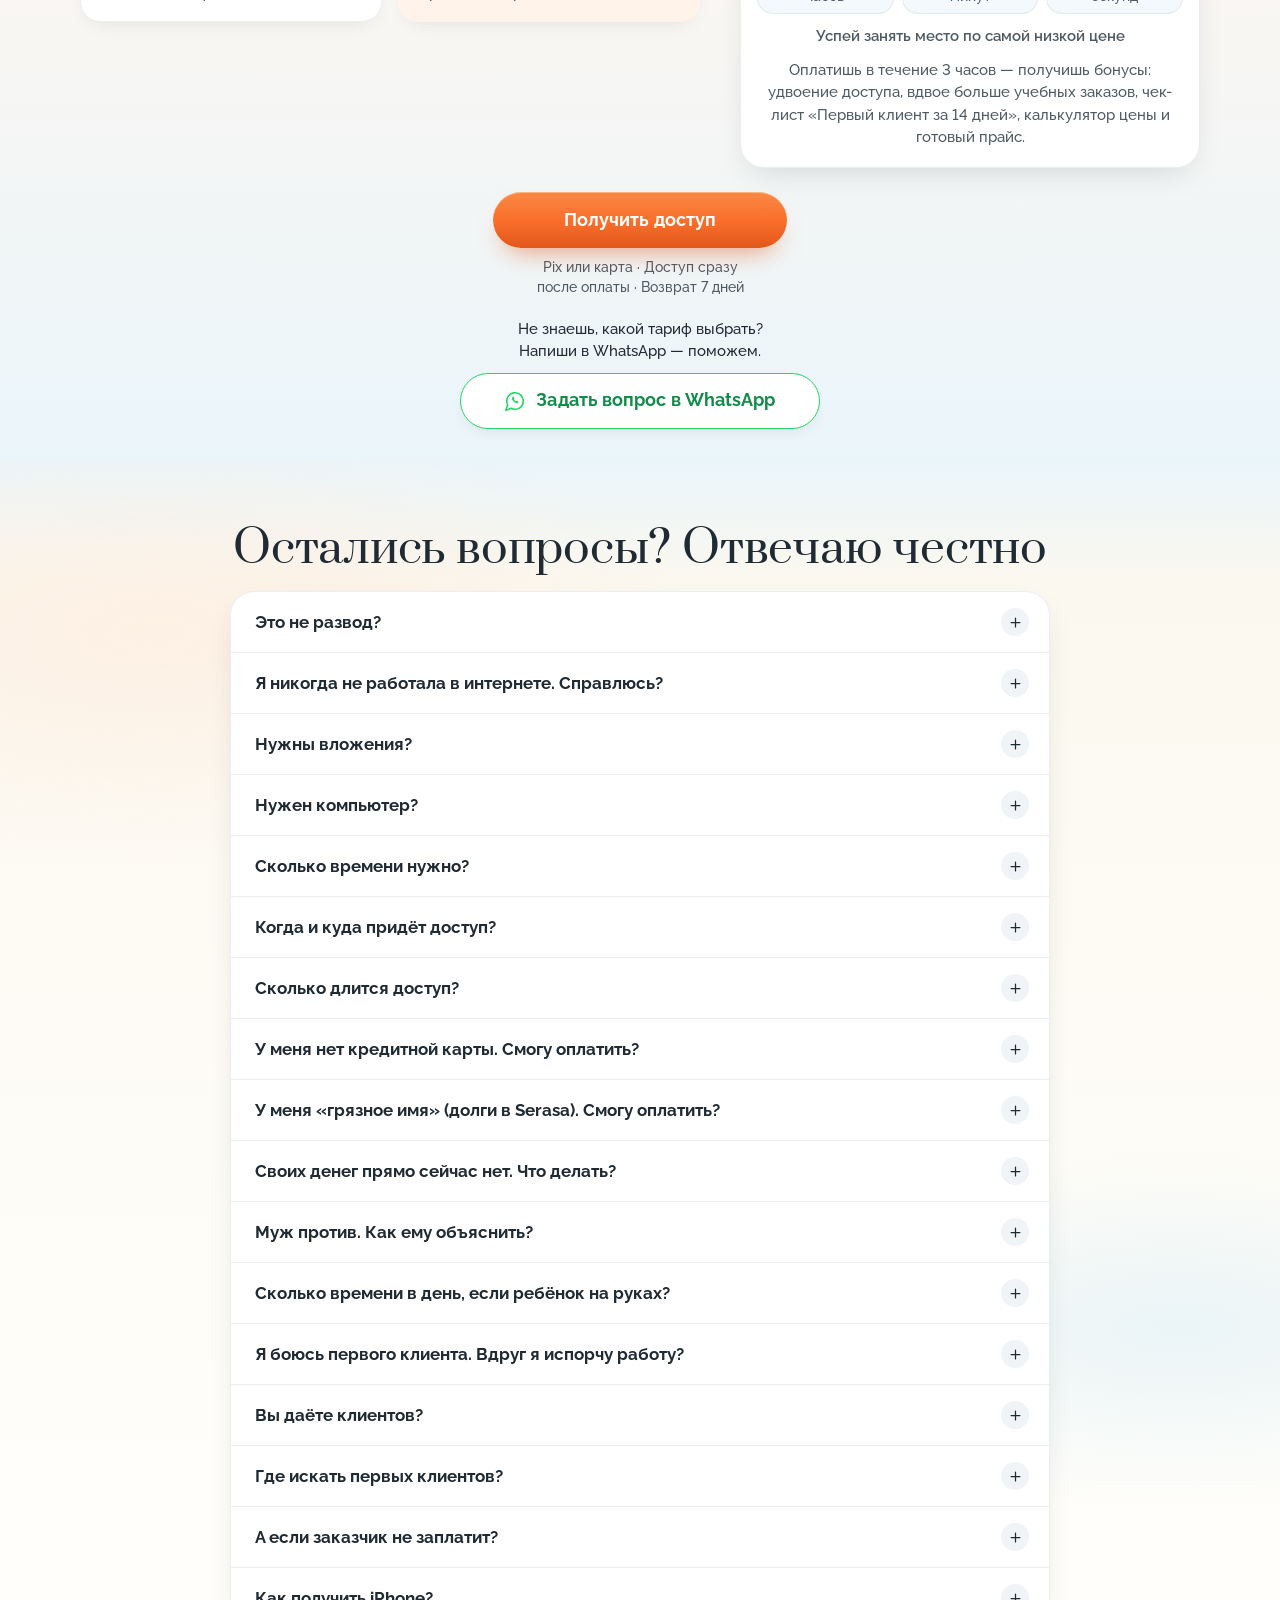
==== commit 215c184a: "Тарифы: порядок Специалист → VIP → Старт (перестановка блоков, тексты и ссылки без изменений) Co-Aut" ====
--- a/final/index.html
+++ b/final/index.html
@@ -638,6 +638,53 @@
     <p class="t8-deal__note">Успей занять место по самой низкой цене</p>
   </div>
   <div class="t8">
+      <article class="t8-card t8-card--best" id="plan-best" aria-labelledby="plan-best-name">
+        <div class="t8-top"><span class="t8-badge">⭐ выбирают чаще всего</span> <p class="t8-seats"><svg class="i" aria-hidden="true"><use href="#bi-users"/></svg>Всего 70 мест</p></div>
+        <h3 class="t8-name" id="plan-best-name">Специалист по Shopee</h3>
+        <p class="t8-sub">Освоить профессию целиком — все 5 способов</p>
+        <div class="t8-price">
+          <p class="t8-was"><span class="t8-was__l">Было</span> <s>R$&nbsp;699</s></p>
+          <p class="t8-inst"><span class="t8-inst__x">12 ×</span> <span class="t8-inst__cur">R$</span>&nbsp;<span class="t8-inst__sum">41,27</span></p>
+          <p class="t8-day">≈ R$&nbsp;1,36 в день</p>
+          <p class="t8-full">или R$&nbsp;399 одним платежом</p>
+          <p class="t8-save">Ты экономишь R$&nbsp;300</p>
+        </div>
+        <a class="btn t8-pay" id="btn-pay-specialist" href="https://go.hotmart.com/U107829757Q?ap=227b" rel="noopener" data-cta>Оплатить</a>
+        <ul class="t8-list list-check">
+          <li>Все 8 модулей: более 55 уроков, 5 способов</li>
+          <li>Домашние задания</li>
+          <li>Учебный тренажёр</li>
+          <li>4 учебных заказа от Эрики: карточки, дизайн, чат, видео</li>
+          <li>Доступ 6 месяцев</li>
+          <li>3 эфира со мной</li>
+
+            <li>Поддержка — ответы на вопросы</li>
+            <li>Готовые команды для ИИ и образцы, которые продают — по всем 5 способам</li>
+            <li>Именной сертификат</li>
+            <li>2 бонусных урока: «Mercado Livre и Amazon», «Как продавать свои услуги и поднимать чек»</li>
+            <li>Участие в подарке: iPhone трём лучшим по баллам</li>
+            <li>Возврат 7 дней</li>
+        </ul>
+      </article>
+      <article class="t8-card" id="plan-vip" aria-labelledby="plan-vip-name">
+        <div class="t8-top"><p class="t8-seats"><svg class="i" aria-hidden="true"><use href="#bi-users"/></svg>Всего 30 мест</p></div>
+        <h3 class="t8-name" id="plan-vip-name">VIP</h3>
+        <p class="t8-sub">Всё из «Специалиста по Shopee» — и вдвое больше практики</p>
+        <div class="t8-price">
+          <p class="t8-was"><span class="t8-was__l">Было</span> <s>R$&nbsp;999</s></p>
+          <p class="t8-inst"><span class="t8-inst__x">12 ×</span> <span class="t8-inst__cur">R$</span>&nbsp;<span class="t8-inst__sum">61,95</span></p>
+          <p class="t8-day">≈ R$&nbsp;2,04 в день</p>
+          <p class="t8-full">или R$&nbsp;599 одним платежом</p>
+          <p class="t8-save">Ты экономишь R$&nbsp;400</p>
+        </div>
+        <a class="btn t8-pay" id="btn-pay-vip" href="https://go.hotmart.com/U107829757Q?ap=51de" rel="noopener" data-cta>Оплатить</a>
+        <ul class="t8-list list-check">
+          <li>Всё, что в тарифе «Специалист по Shopee»</li>
+          <li>8 учебных заказов от Эрики — вдвое больше: по два на каждый способ</li>
+          <li>Доступ 12 месяцев</li>
+          <li>5 бонусных уроков: два из «Специалиста» + «TikTok Shop с нуля», «Портфолио и профиль, к которым магазины приходят сами», «Как вести несколько магазинов сразу и не выгореть»</li>
+        </ul>
+      </article>
       <article class="t8-card" id="plan-start" aria-labelledby="plan-start-name">
         <h3 class="t8-name" id="plan-start-name">Старт</h3>
         <p class="t8-sub">Начать с двух способов: карточки и картинки</p>
@@ -671,53 +718,6 @@
           </ul>
         </div>
       </article>
-      <article class="t8-card t8-card--best" id="plan-best" aria-labelledby="plan-best-name">
-        <div class="t8-top"><span class="t8-badge">⭐ выбирают чаще всего</span> <p class="t8-seats"><svg class="i" aria-hidden="true"><use href="#bi-users"/></svg>Всего 70 мест</p></div>
-        <h3 class="t8-name" id="plan-best-name">Специалист по Shopee</h3>
-        <p class="t8-sub">Освоить профессию целиком — все 5 способов</p>
-        <div class="t8-price">
-          <p class="t8-was"><span class="t8-was__l">Было</span> <s>R$&nbsp;699</s></p>
-          <p class="t8-inst"><span class="t8-inst__x">12 ×</span> <span class="t8-inst__cur">R$</span>&nbsp;<span class="t8-inst__sum">41,27</span></p>
-          <p class="t8-day">≈ R$&nbsp;1,36 в день</p>
-          <p class="t8-full">или R$&nbsp;399 одним платежом</p>
-          <p class="t8-save">Ты экономишь R$&nbsp;300</p>
-        </div>
-        <a class="btn t8-pay" id="btn-pay-specialist" href="https://go.hotmart.com/U107829757Q?ap=227b" rel="noopener" data-cta>Оплатить</a>
-        <ul class="t8-list list-check">
-          <li>Все 8 модулей: более 55 уроков, 5 способов</li>
-          <li>Домашние задания</li>
-          <li>Учебный тренажёр</li>
-          <li>4 учебных заказа от Эрики: карточки, дизайн, чат, видео</li>
-          <li>Доступ 6 месяцев</li>
-          <li>3 эфира со мной</li>
-
-            <li>Поддержка — ответы на вопросы</li>
-            <li>Готовые команды для ИИ и образцы, которые продают — по всем 5 способам</li>
-            <li>Именной сертификат</li>
-            <li>2 бонусных урока: «Mercado Livre и Amazon», «Как продавать свои услуги и поднимать чек»</li>
-            <li>Участие в подарке: iPhone трём лучшим по баллам</li>
-            <li>Возврат 7 дней</li>
-        </ul>
-      </article>
-      <article class="t8-card" id="plan-vip" aria-labelledby="plan-vip-name">
-        <div class="t8-top"><p class="t8-seats"><svg class="i" aria-hidden="true"><use href="#bi-users"/></svg>Всего 30 мест</p></div>
-        <h3 class="t8-name" id="plan-vip-name">VIP</h3>
-        <p class="t8-sub">Всё из «Специалиста по Shopee» — и вдвое больше практики</p>
-        <div class="t8-price">
-          <p class="t8-was"><span class="t8-was__l">Было</span> <s>R$&nbsp;999</s></p>
-          <p class="t8-inst"><span class="t8-inst__x">12 ×</span> <span class="t8-inst__cur">R$</span>&nbsp;<span class="t8-inst__sum">61,95</span></p>
-          <p class="t8-day">≈ R$&nbsp;2,04 в день</p>
-          <p class="t8-full">или R$&nbsp;599 одним платежом</p>
-          <p class="t8-save">Ты экономишь R$&nbsp;400</p>
-        </div>
-        <a class="btn t8-pay" id="btn-pay-vip" href="https://go.hotmart.com/U107829757Q?ap=51de" rel="noopener" data-cta>Оплатить</a>
-        <ul class="t8-list list-check">
-          <li>Всё, что в тарифе «Специалист по Shopee»</li>
-          <li>8 учебных заказов от Эрики — вдвое больше: по два на каждый способ</li>
-          <li>Доступ 12 месяцев</li>
-          <li>5 бонусных уроков: два из «Специалиста» + «TikTok Shop с нуля», «Портфолио и профиль, к которым магазины приходят сами», «Как вести несколько магазинов сразу и не выгореть»</li>
-        </ul>
-      </article>
   </div>
   <div class="t8-deal t8-deal--end">
     <p class="t8-deal__line">До повышения цен осталось:</p>
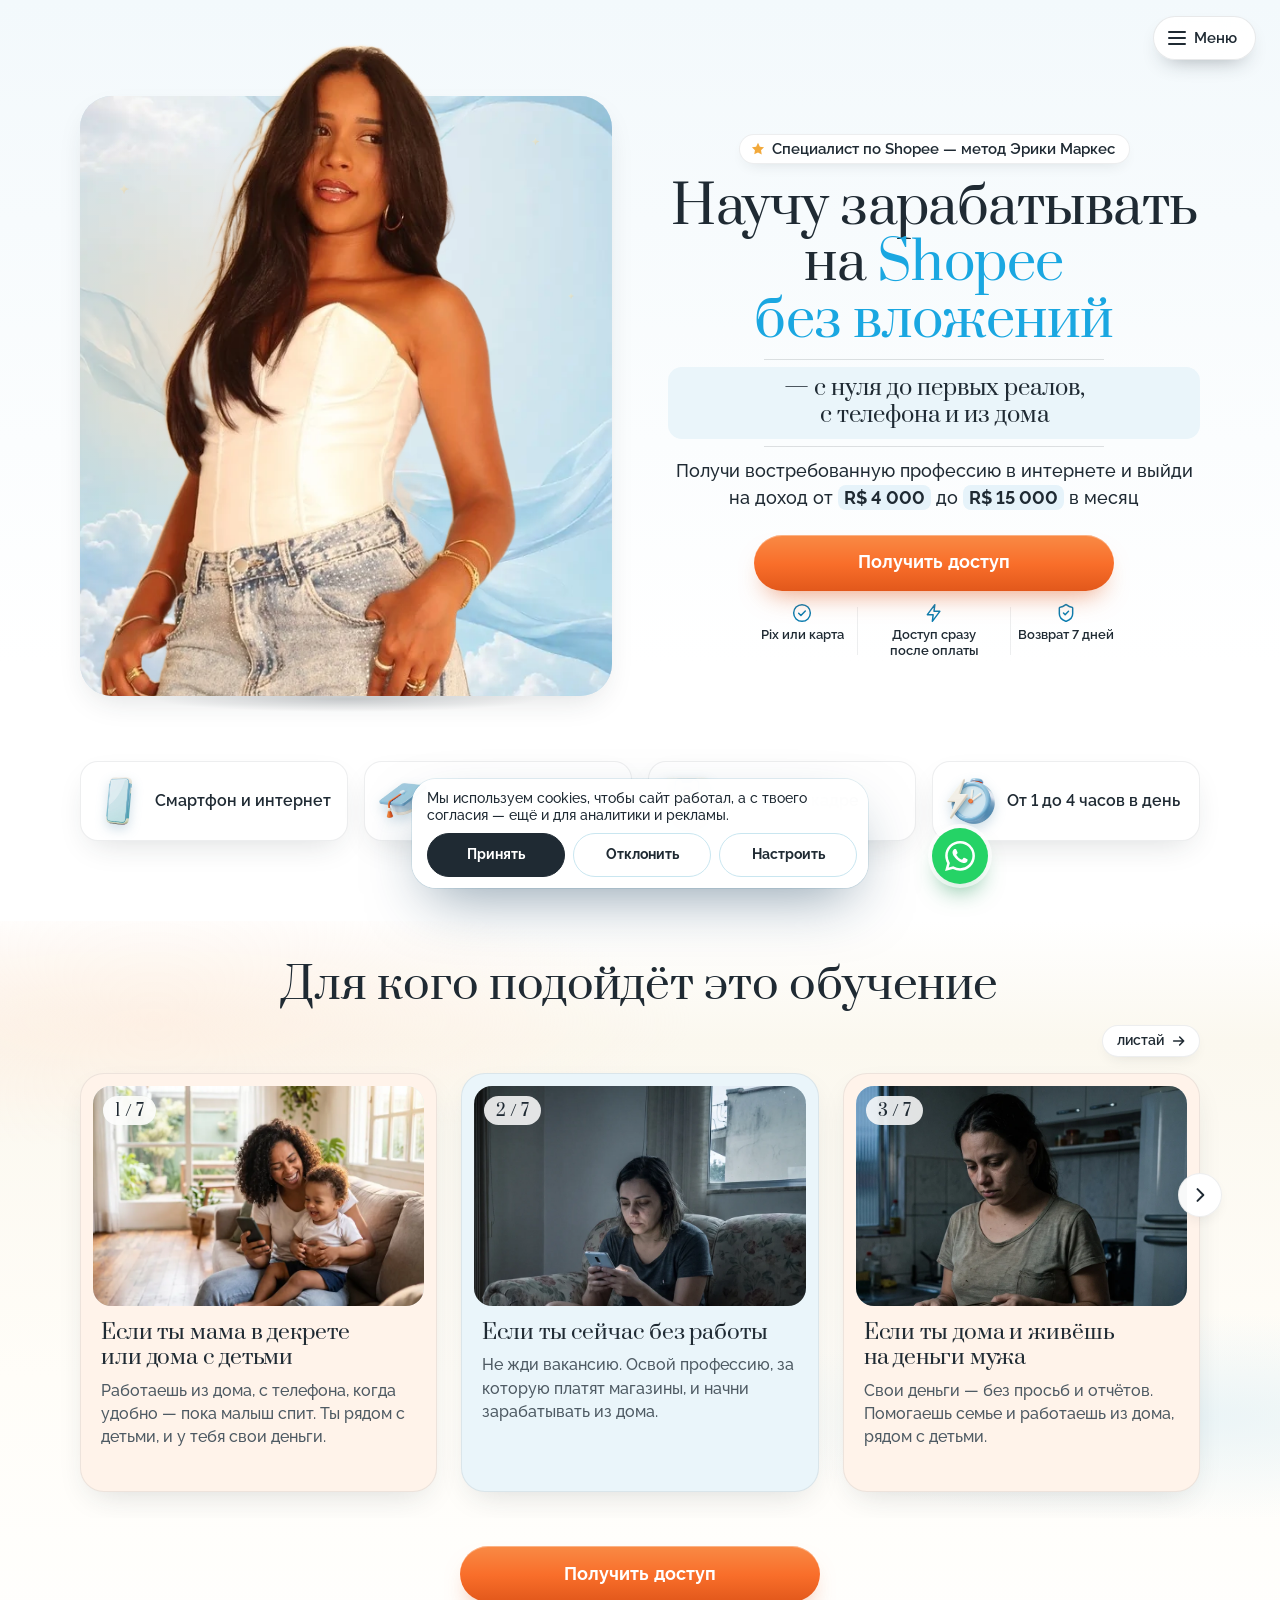
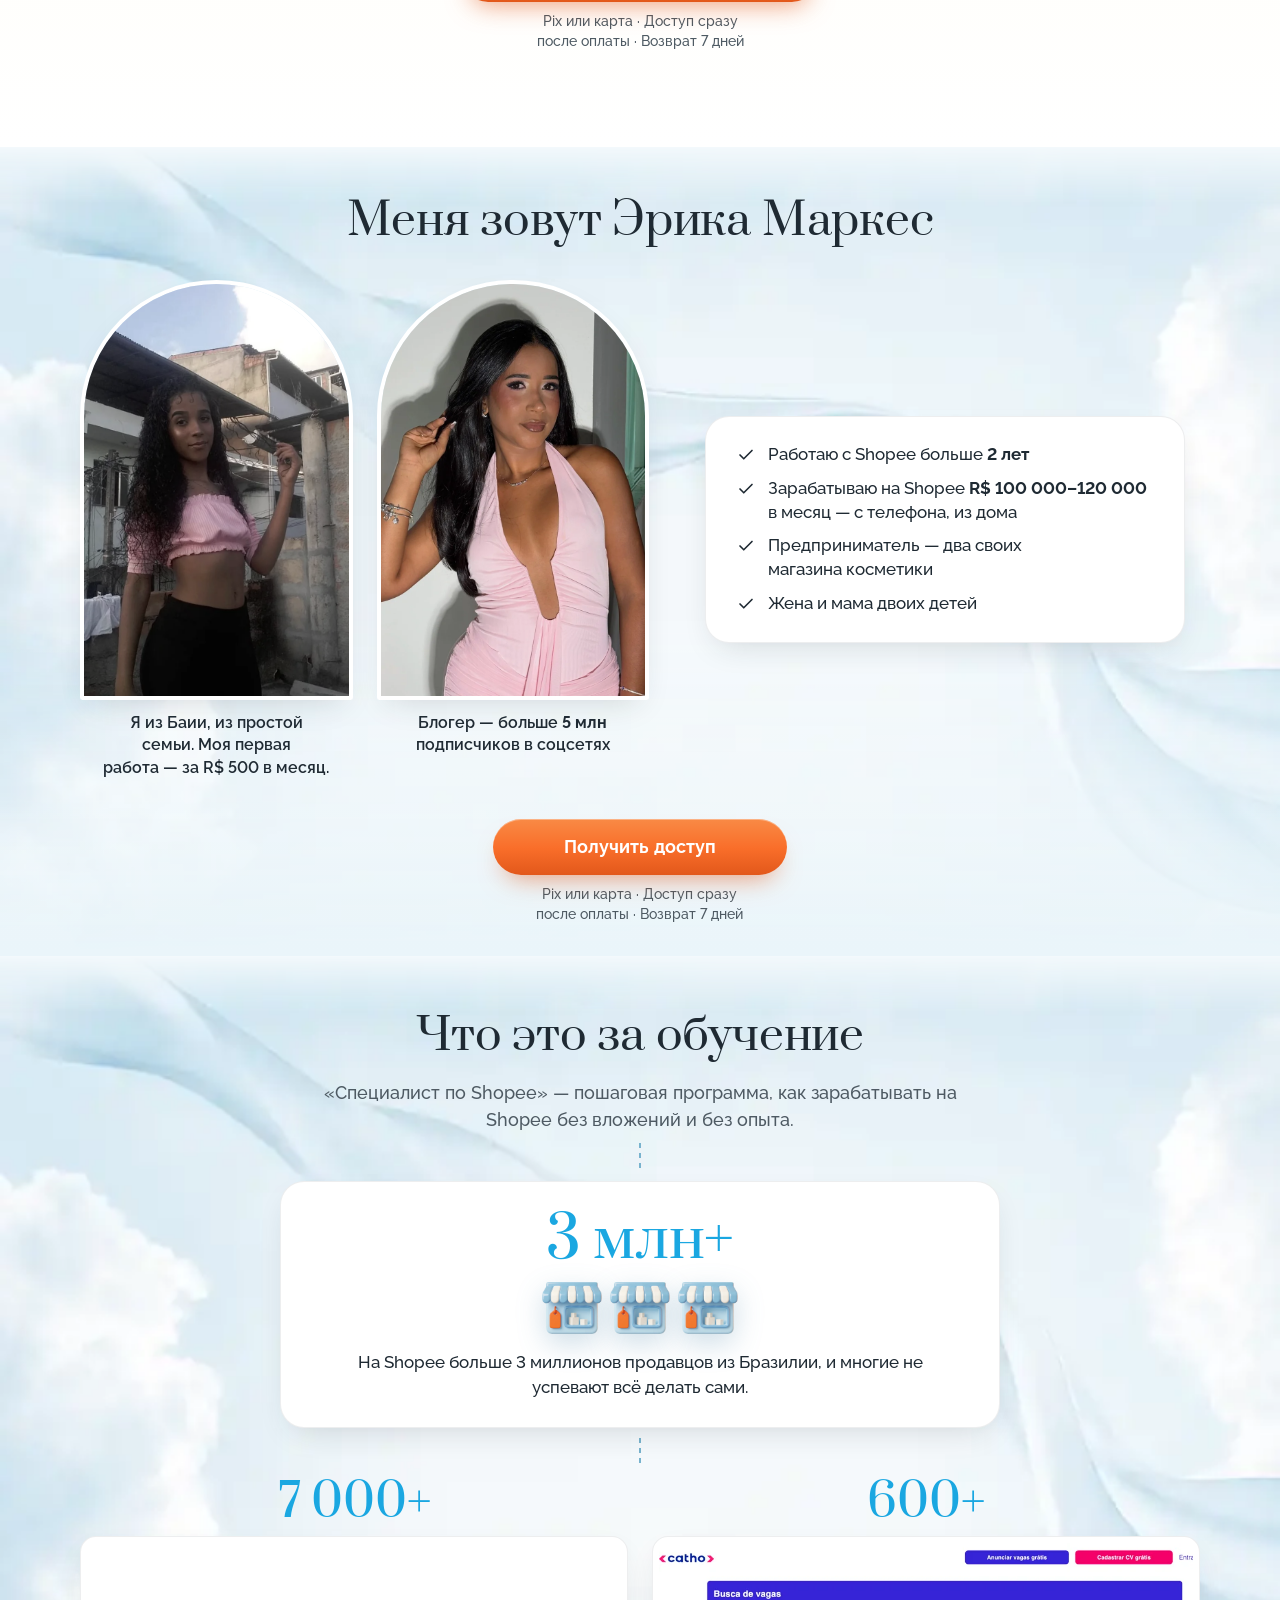
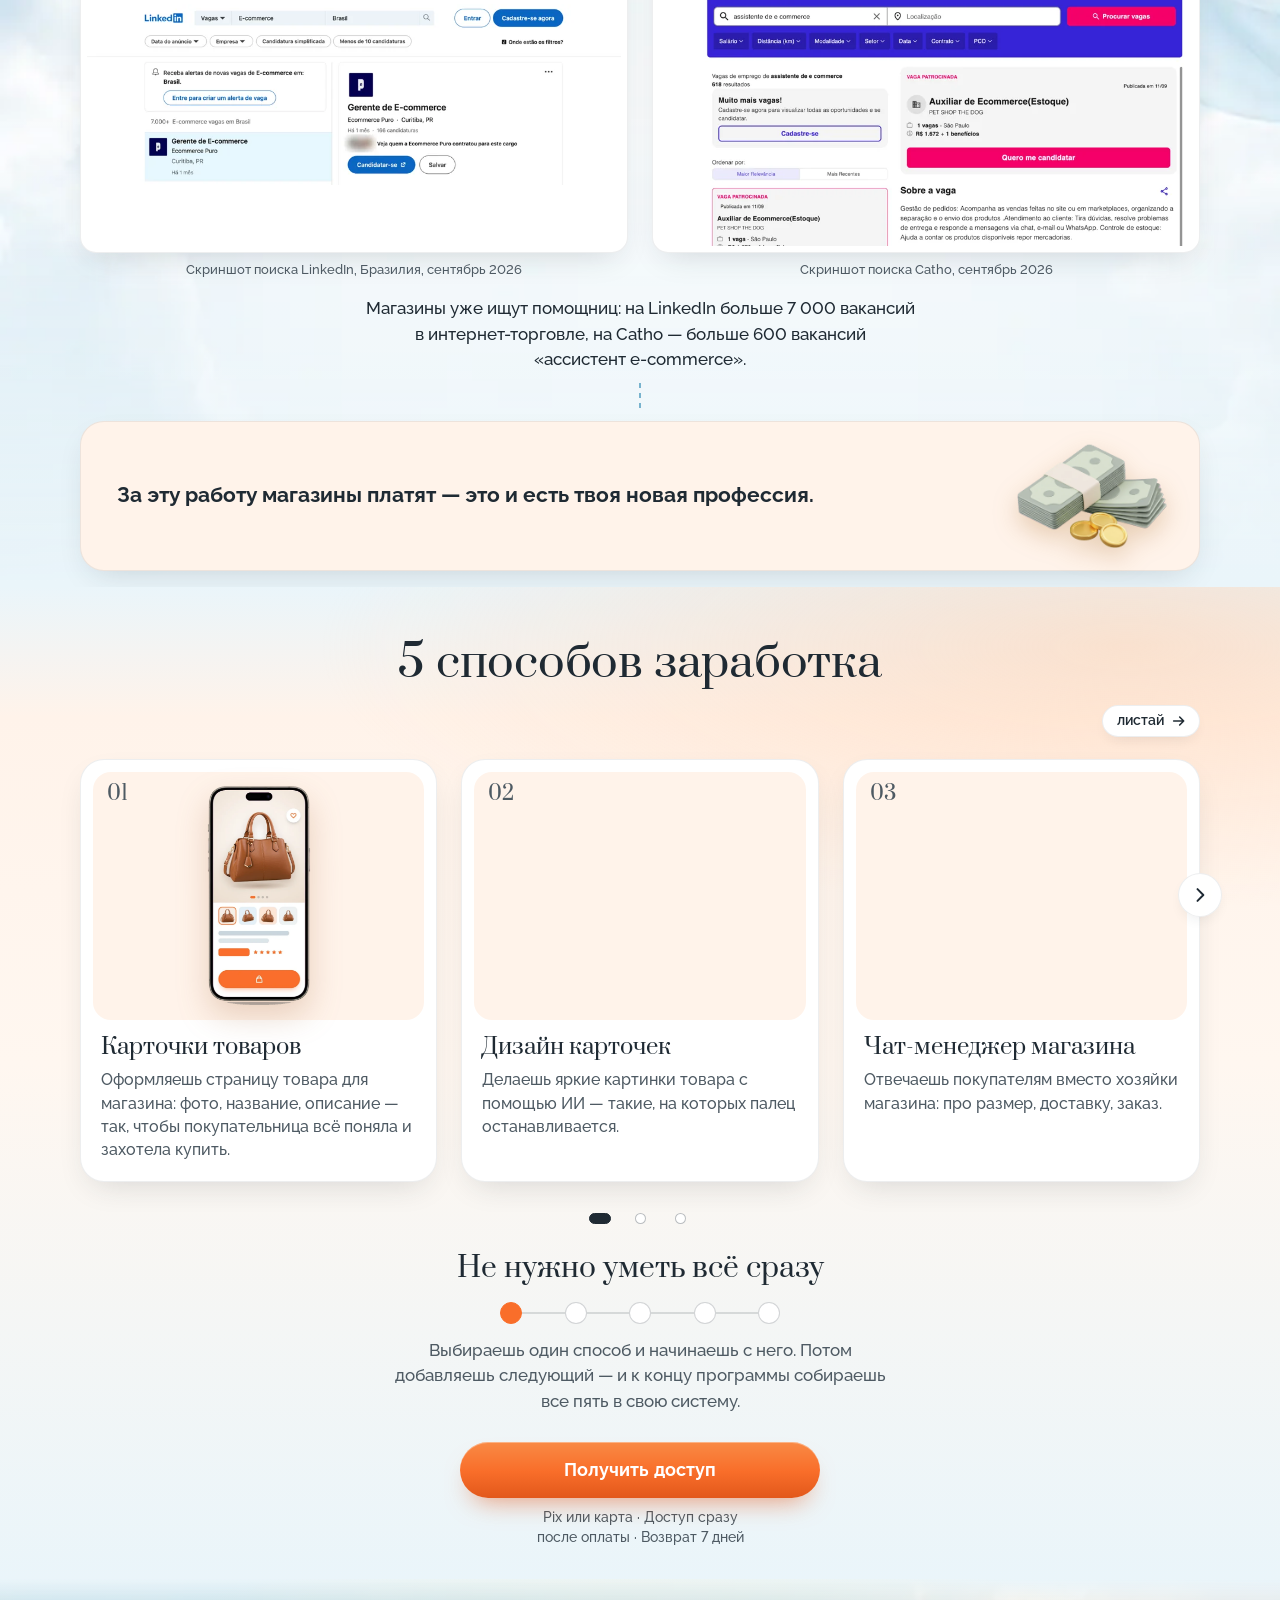
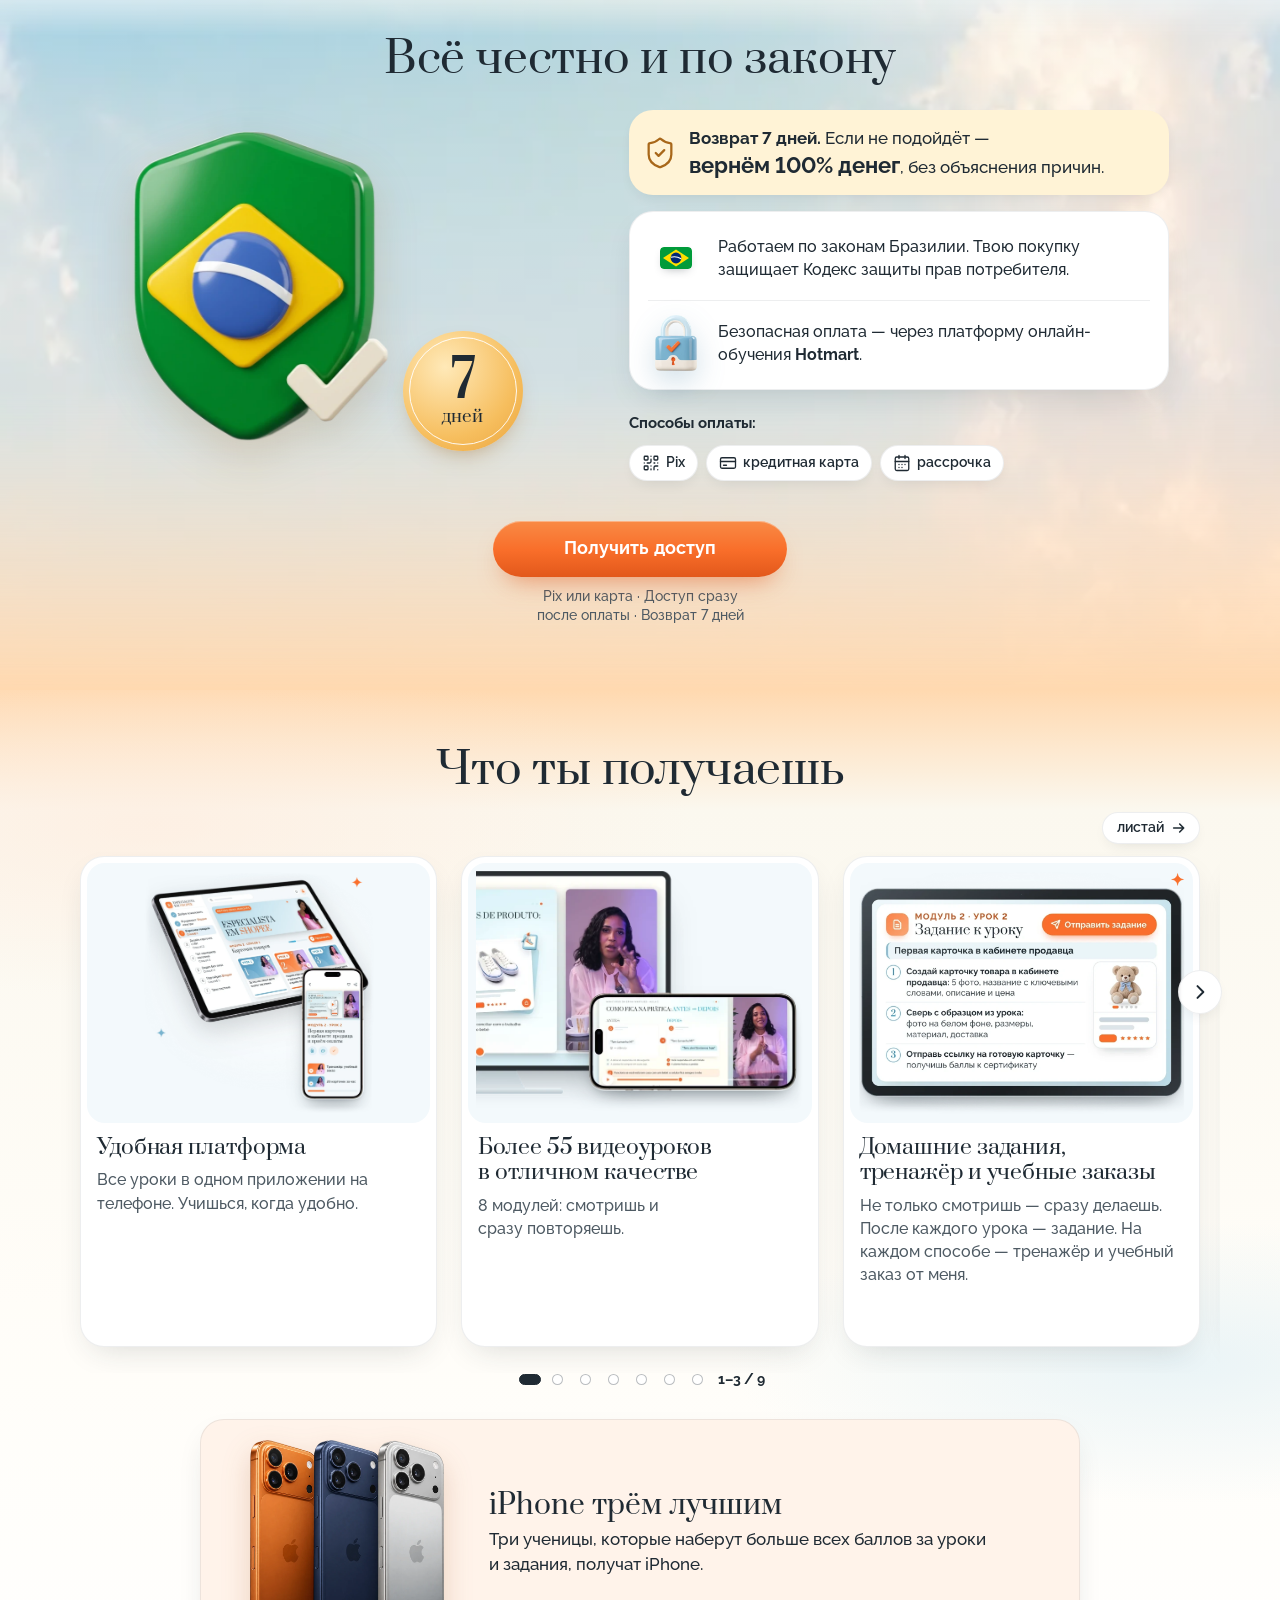
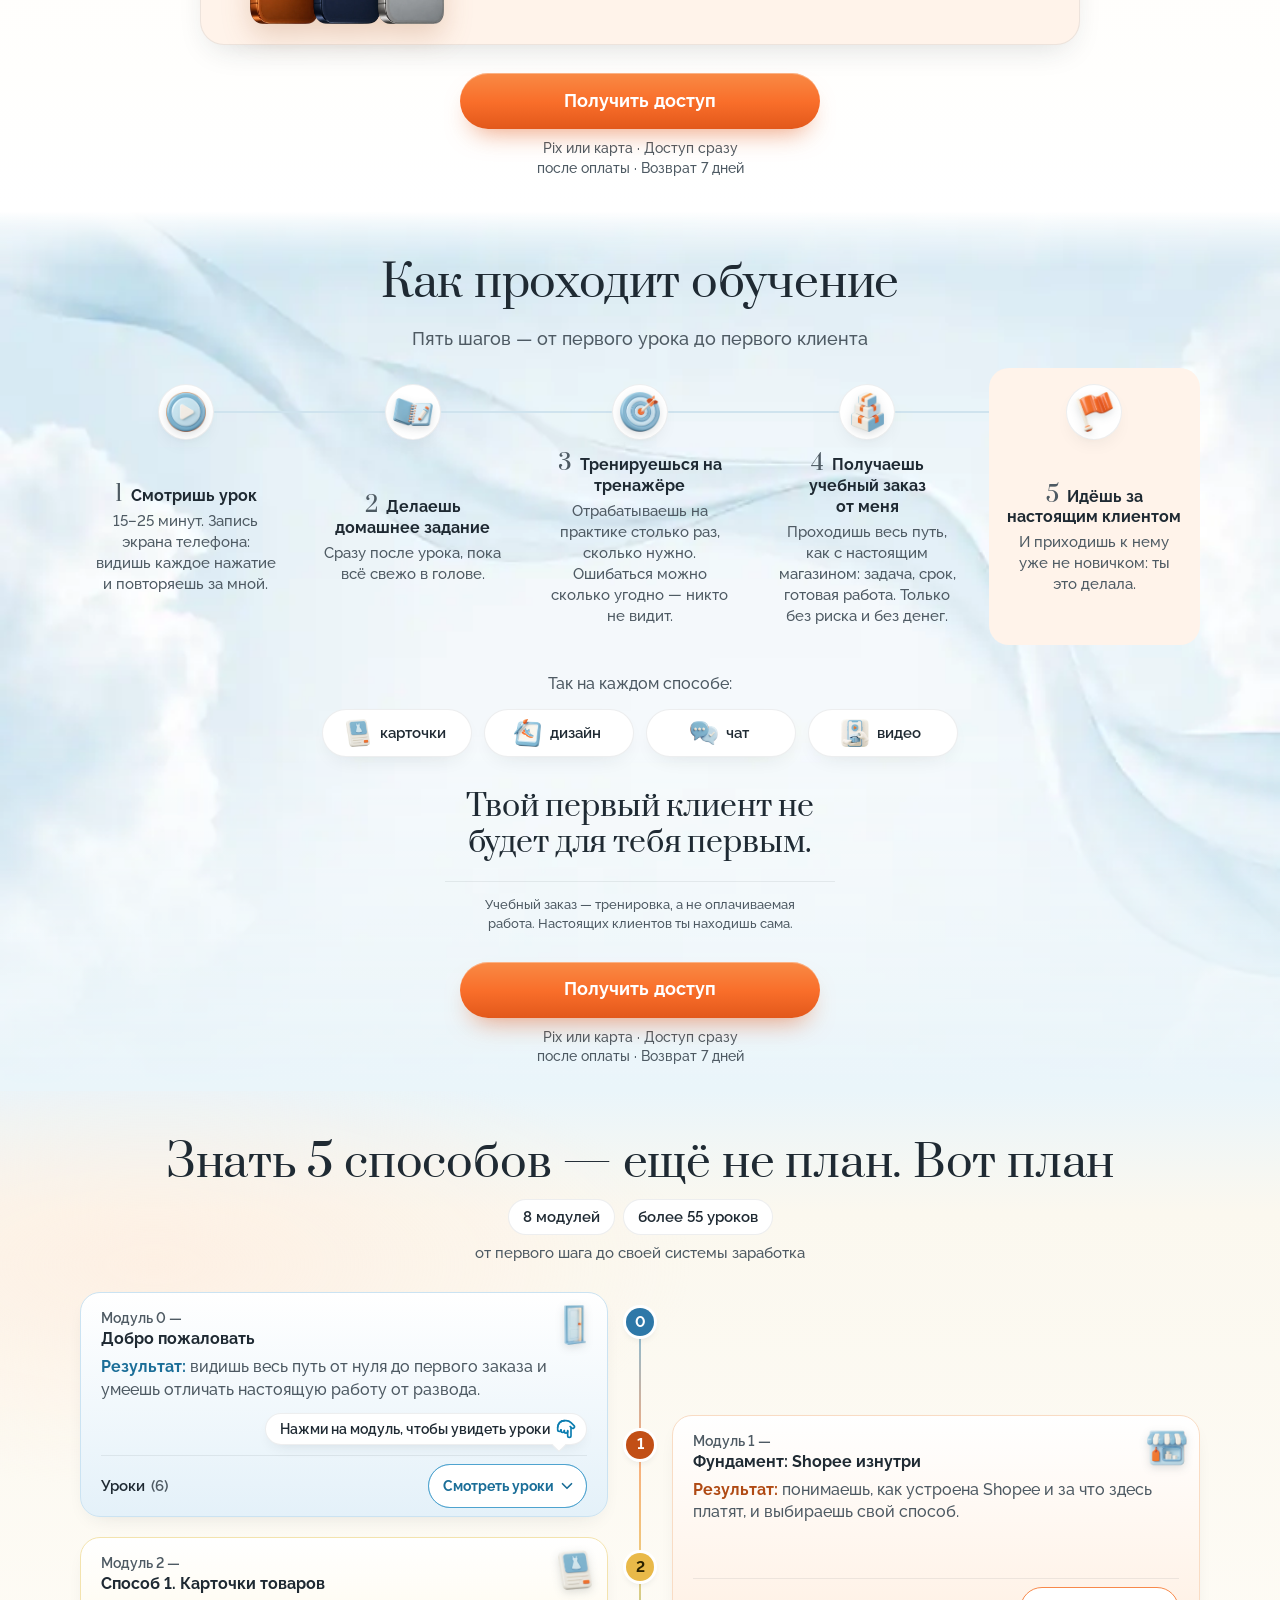
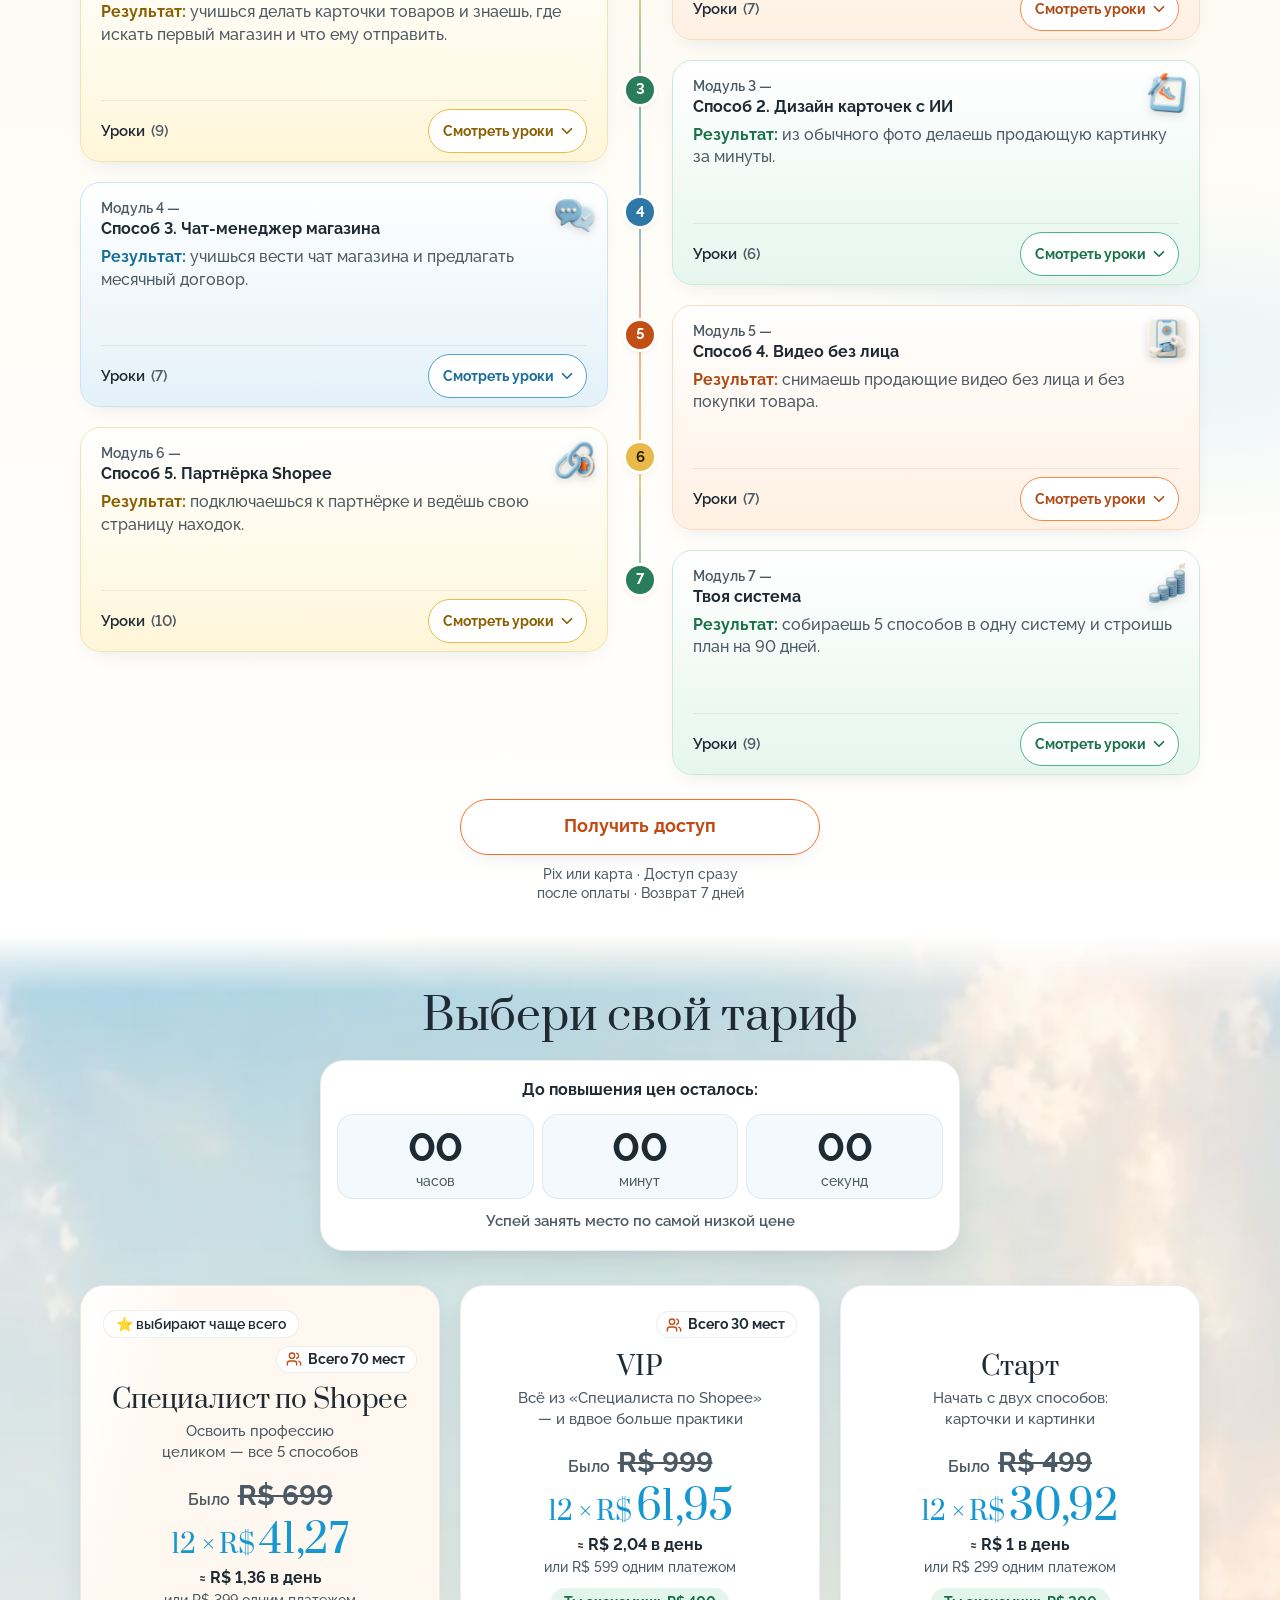
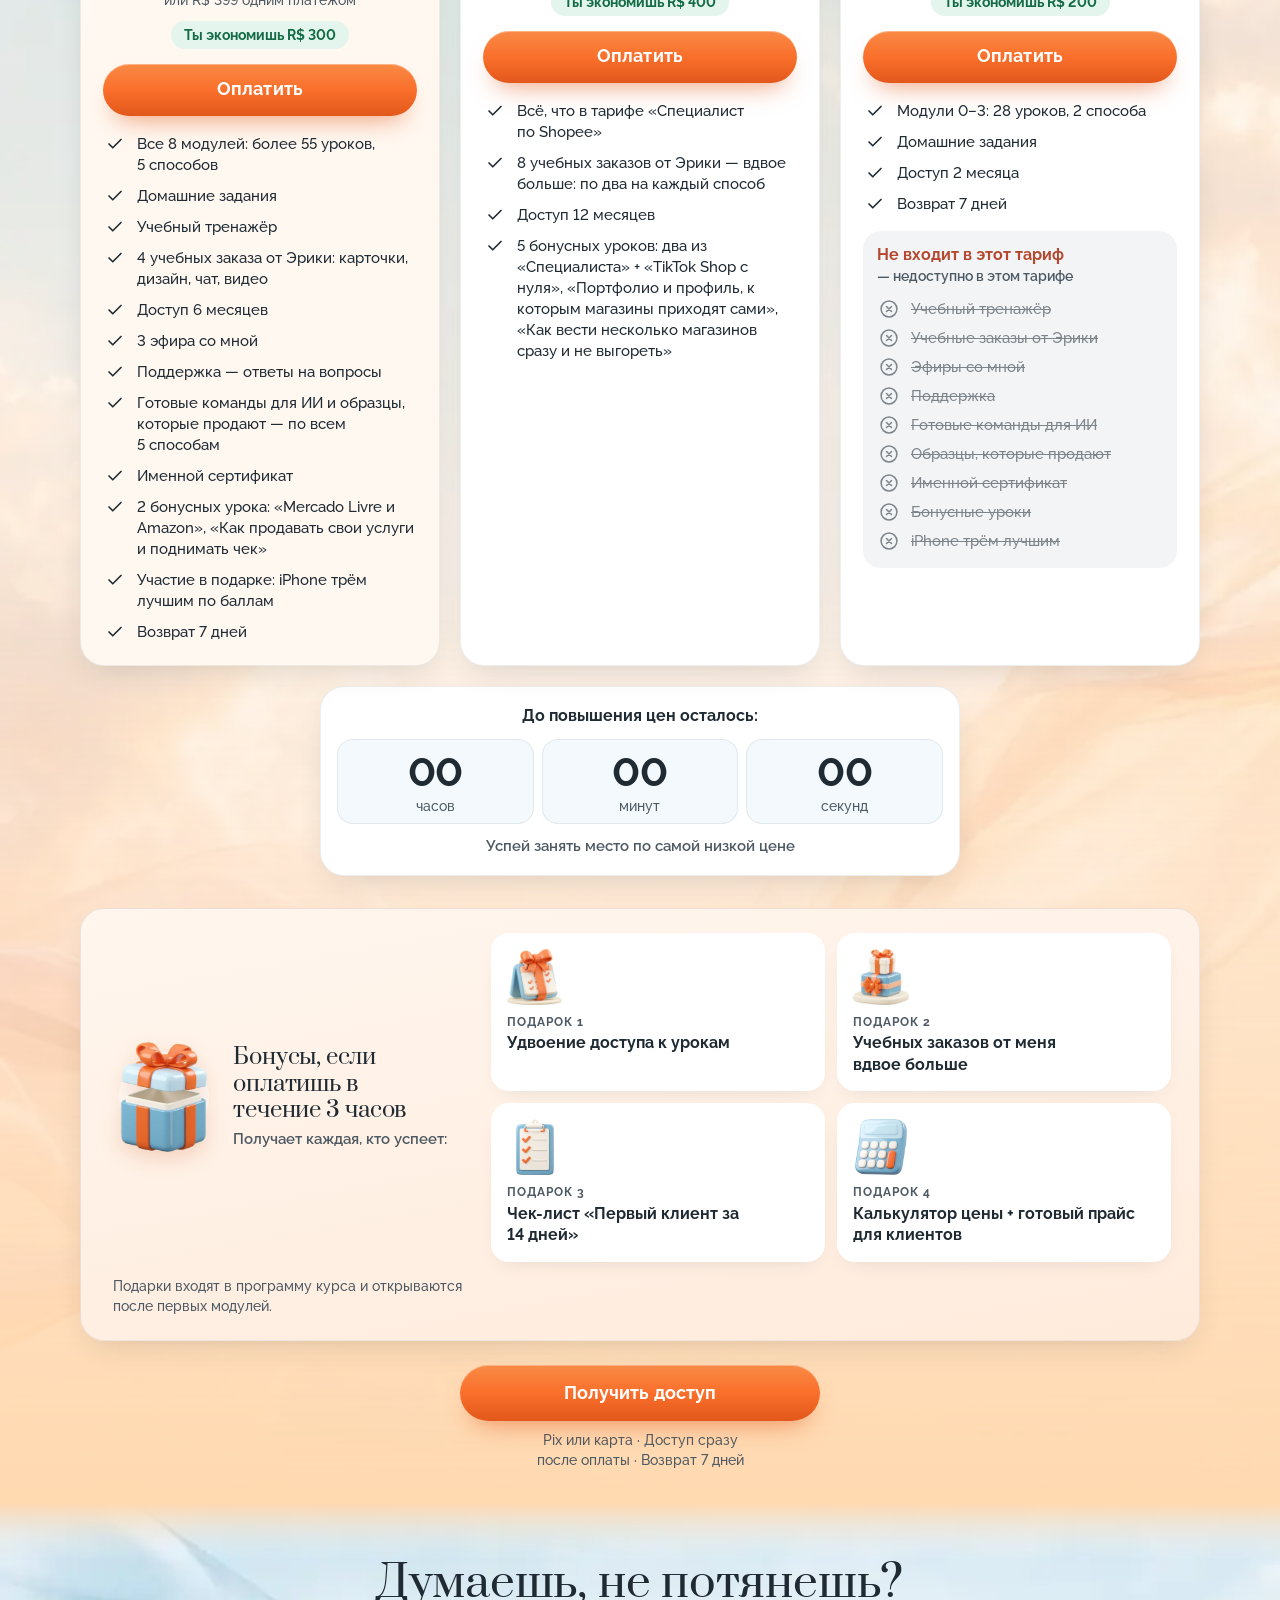
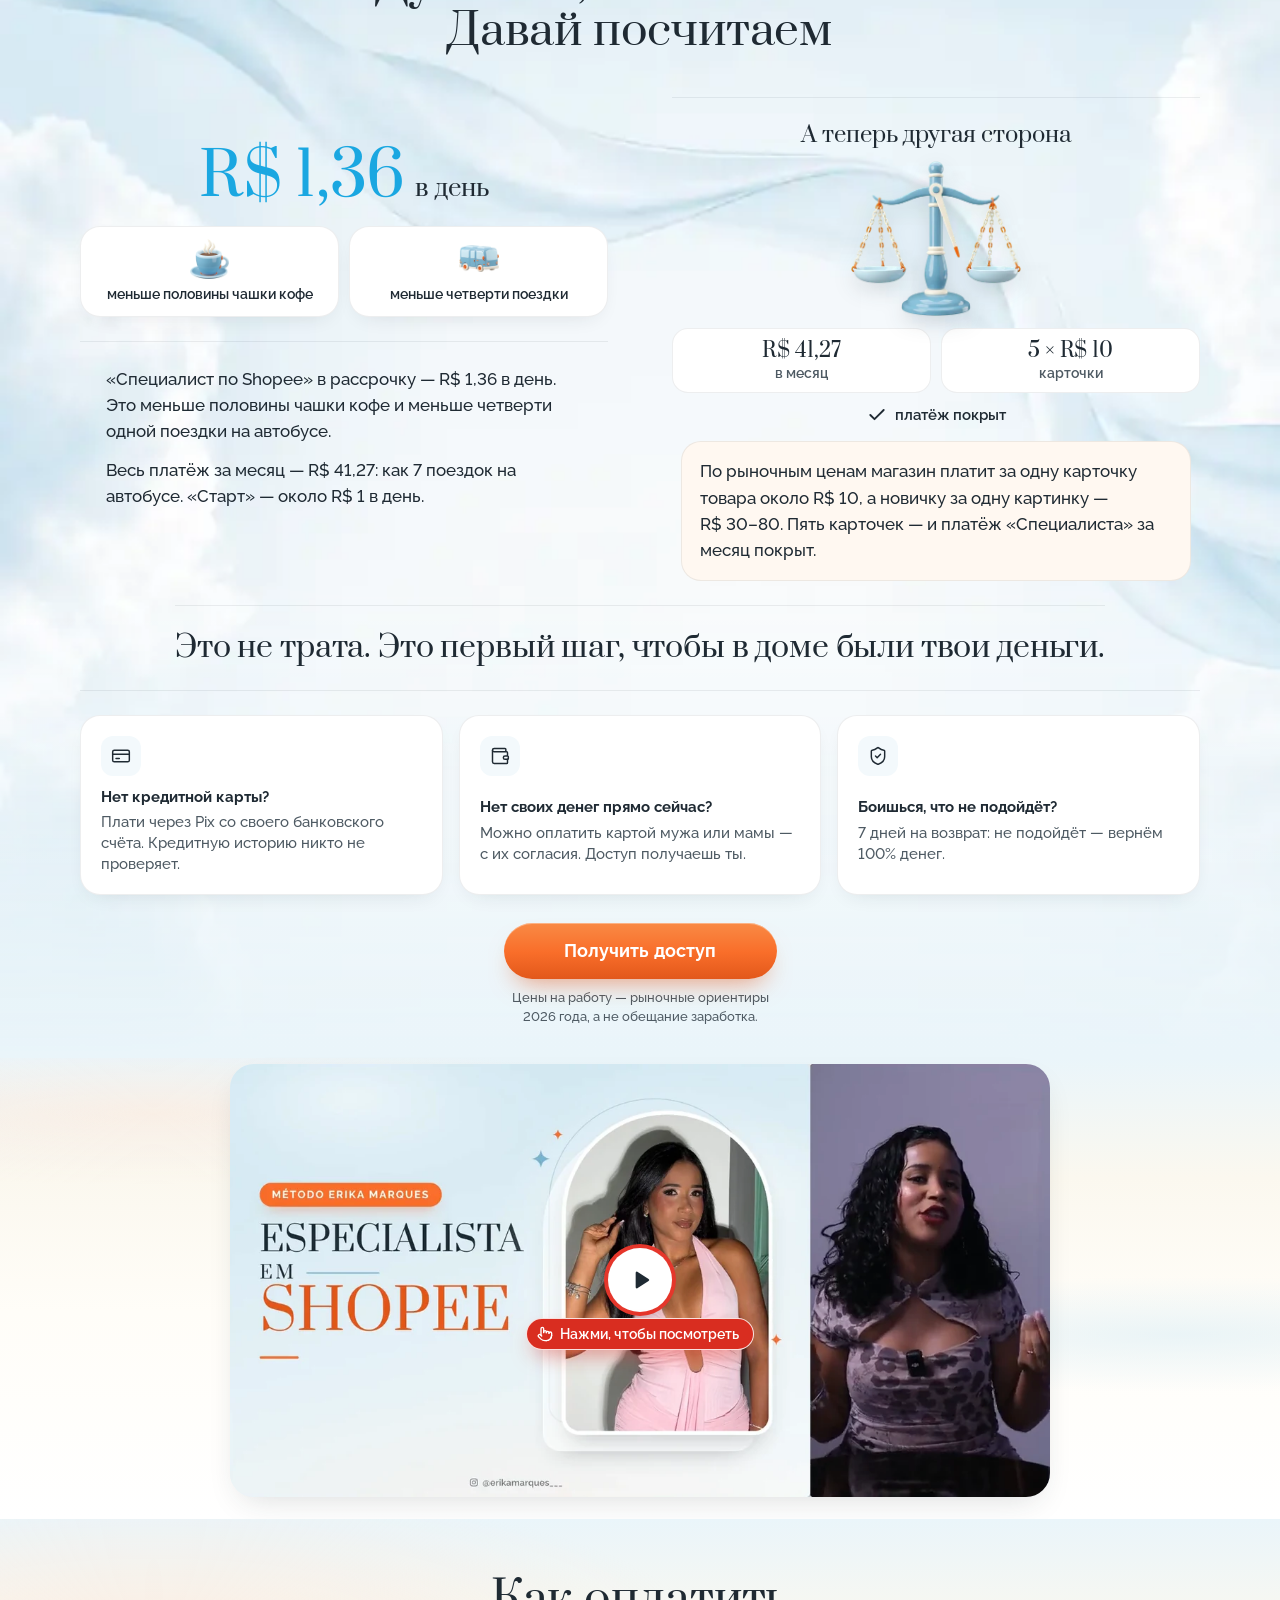
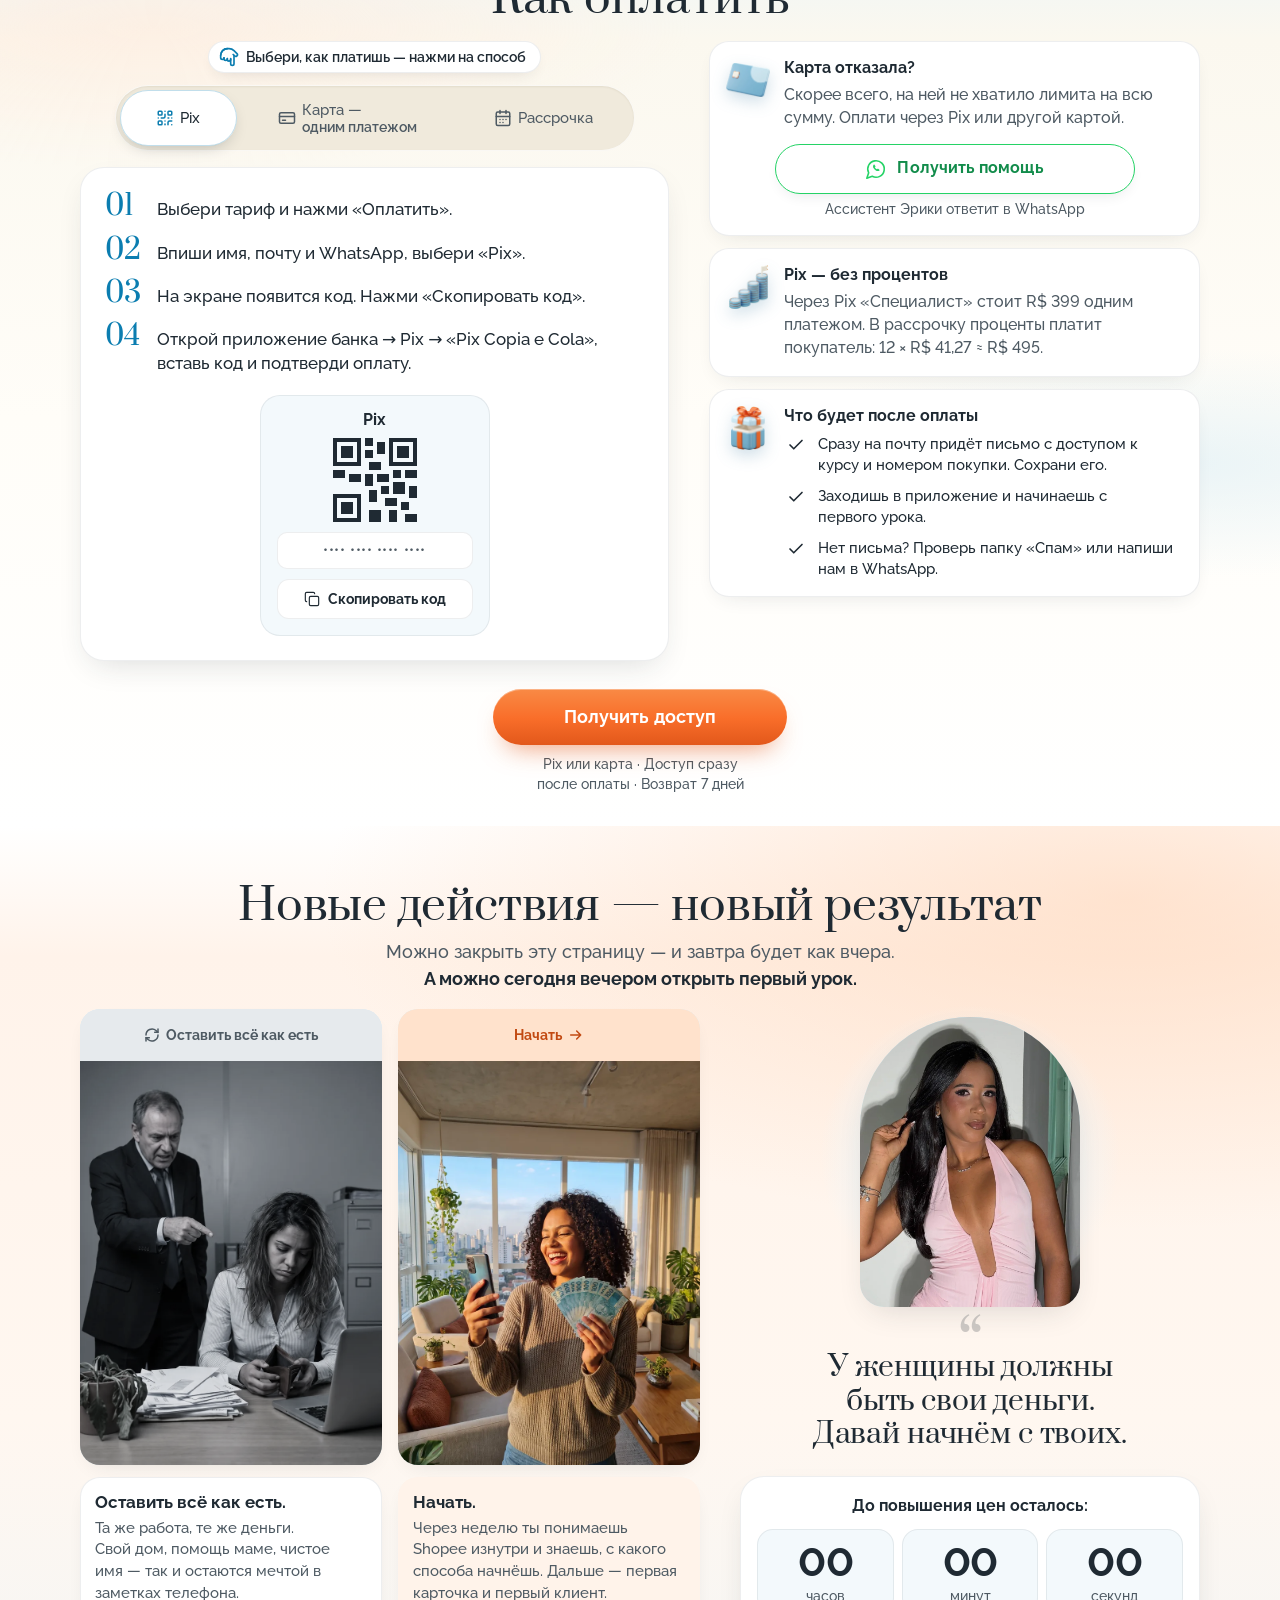
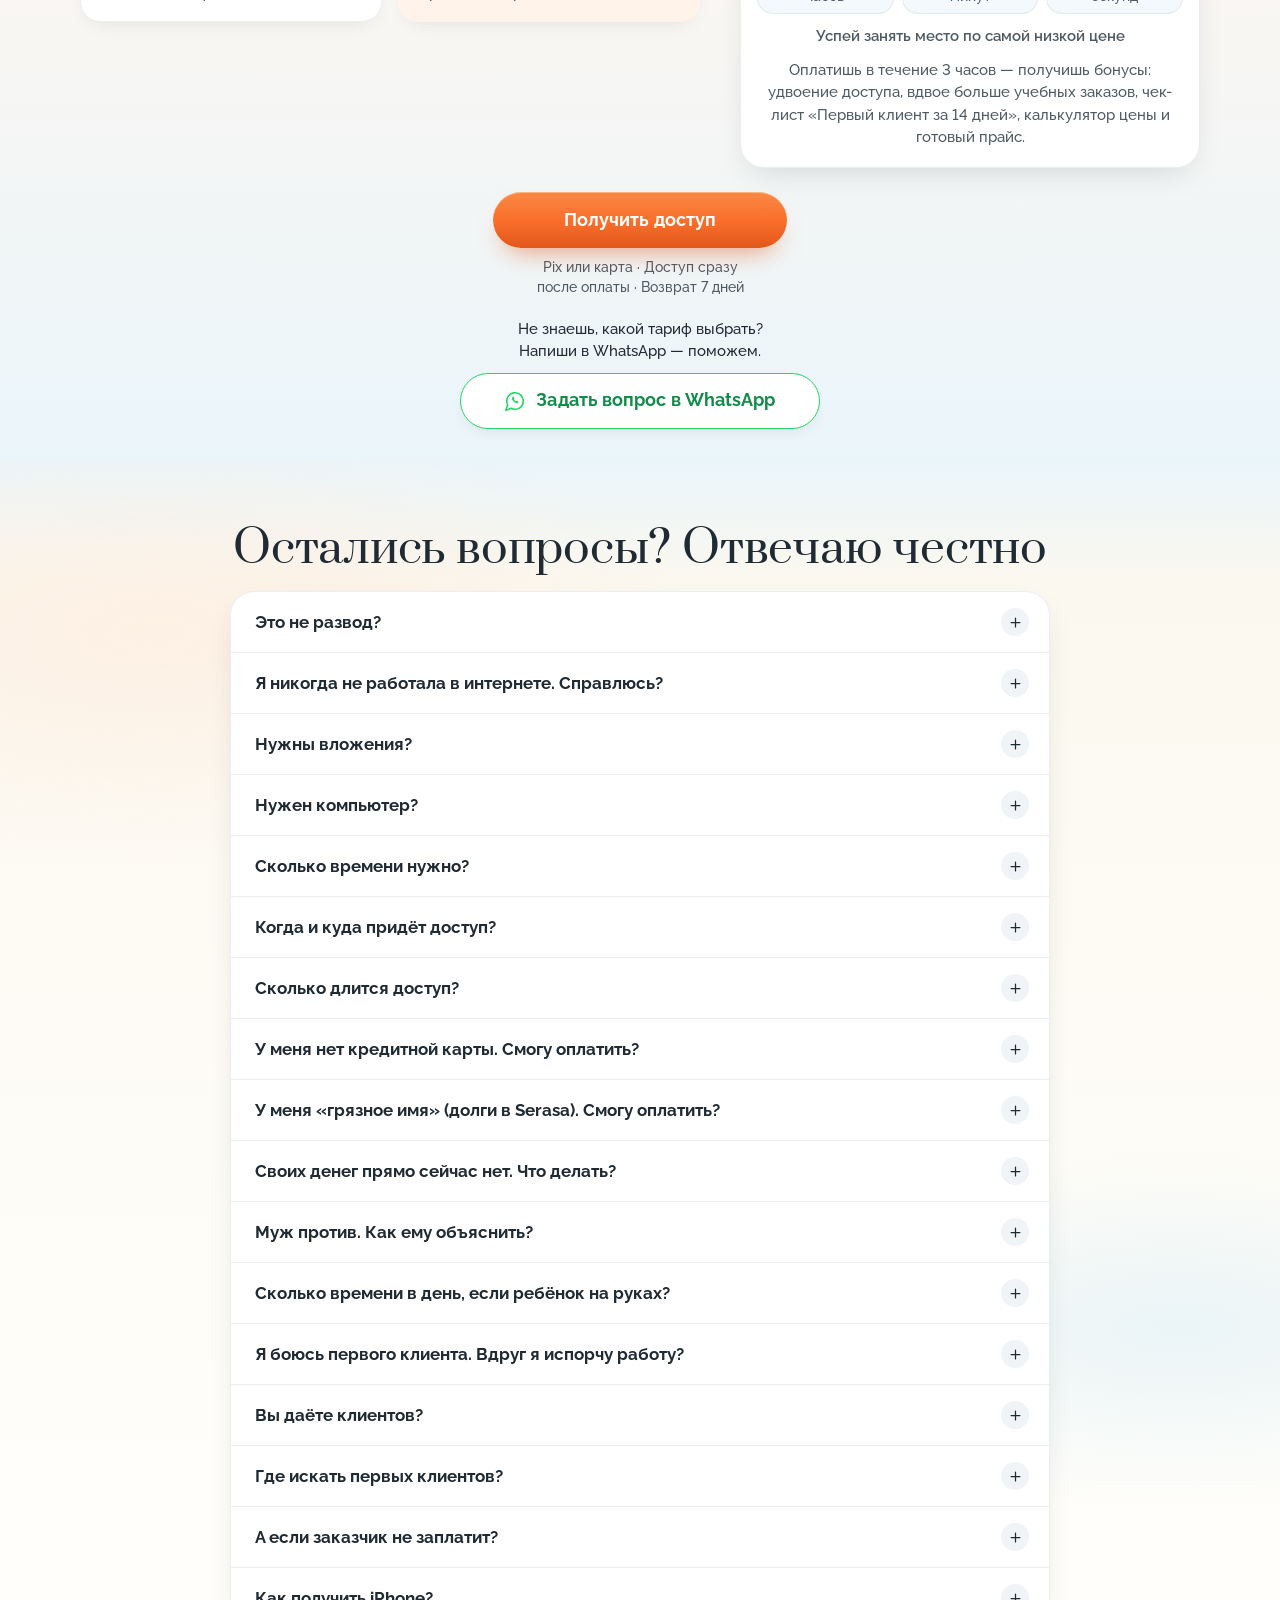
==== commit 0fa33133: "Кнопка чата видна сразу при открытии сайта; предзагрузка chat.css/chat.js Co-Authored-By: Claude Son" ====
--- a/final/index.html
+++ b/final/index.html
@@ -15,11 +15,12 @@
   try { h.setAttribute('data-b2', new URLSearchParams(location.search).get('b2') === 'a' ? 'a' : 'faces'); } catch (e) { h.setAttribute('data-b2', 'faces'); }
   try { if ('IntersectionObserver' in window && !matchMedia('(prefers-reduced-motion: reduce)').matches) h.classList.add('js-rv'); } catch (e) { /* без появления */ }
 })(document.documentElement);</script>
-<link rel="stylesheet" href="assets/site.css?v=1006c">
-<link rel="stylesheet" href="assets/site-b.css?v=1006c">
+<link rel="stylesheet" href="assets/site.css?v=1006f">
+<link rel="stylesheet" href="assets/site-b.css?v=1006f">
 <!-- чат плана Б (корень, www, oferta., превью): до первого кадра прячем WhatsApp-кнопки, пока assets/chat.js не решит, чат это или запасная почта (emc-pre снимает chat.js; если он не загрузился — через 4 с) -->
 <script>(function(){var h=location.hostname;if(/^(www\.|oferta\.)?ericamarques\.com$/i.test(h)||/\.github\.io$/i.test(h)||/[?&]chat=(1|mock)(&|$)/.test(location.search)){var e=document.documentElement;e.className+=' emc-pre';setTimeout(function(){e.className=e.className.replace(/\bemc-pre\b/,'')},4000);}})();</script>
 <style>html.emc-pre #sticky-cta-wa,html.emc-pre #wa-pop,html.emc-pre #pb-wa{visibility:hidden}</style>
+<link rel="preload" href="assets/chat.css?v=18" as="style"><link rel="preload" href="assets/chat.js?v=18" as="script">   <!-- кнопка чата появляется, как только загрузятся chat.css/chat.js: качаем их сразу, не дожидаясь конца страницы; версия = var v в parts/tail.html -->
 </head>
 <body>
 <!-- Иконки (линейные, как lucide): <svg class="i"><use href="#i-…"/></svg> -->
@@ -1036,9 +1037,9 @@
   </div>
 </div>
 
-<script src="assets/site.js?v=1006c" defer></script>
-<script src="assets/site-b.js?v=1006c" defer></script>
+<script src="assets/site.js?v=1006f" defer></script>
+<script src="assets/site-b.js?v=1006f" defer></script>
 <!-- Веб-чат ИИ-менеджера (план Б): только на oferta.* или с ?chat=1 / ?chat=mock (демо без бэкенда). Иначе ничего не грузится. -->
-<script>(function(){var h=location.hostname,m=/[?&]chat=(1|mock)(&|$)/.exec(location.search),host=/^(www\.|oferta\.)?ericamarques\.com$/i.test(h),prev=/\.github\.io$/i.test(h);if(!m&&!host&&!prev)return;window.__EMC_PREVIEW=!host;var v=16,d=document,l=d.createElement('link');l.rel='stylesheet';l.href='assets/chat.css?v='+v;d.head.appendChild(l);function s(f){var e=d.createElement('script');e.src='assets/'+f+'?v='+v;e.async=false;d.body.appendChild(e);}if(prev||(m&&m[1]==='mock'))s('chat-mock.js');s('chat.js');})();</script>
+<script>(function(){var h=location.hostname,m=/[?&]chat=(1|mock)(&|$)/.exec(location.search),host=/^(www\.|oferta\.)?ericamarques\.com$/i.test(h),prev=/\.github\.io$/i.test(h);if(!m&&!host&&!prev)return;window.__EMC_PREVIEW=!host;var v=18,d=document,l=d.createElement('link');l.rel='stylesheet';l.href='assets/chat.css?v='+v;d.head.appendChild(l);function s(f){var e=d.createElement('script');e.src='assets/'+f+'?v='+v;e.async=false;d.body.appendChild(e);}if(prev||(m&&m[1]==='mock'))s('chat-mock.js');s('chat.js');})();</script>
 </body>
 </html>
--- a/final/assets/site.css
+++ b/final/assets/site.css
@@ -342,8 +342,8 @@
   transition: transform .2s ease, opacity .2s ease, visibility 0s linear .2s;
 }
 .sticky-cta__wa { transition: opacity .25s ease, transform .25s ease, visibility 0s linear 0s; }
-.sticky-cta.is-top .sticky-cta__wa { opacity: 0; visibility: hidden; transform: scale(.8); pointer-events: none; transition: opacity .25s ease, transform .25s ease, visibility 0s linear .25s; }
-@media (prefers-reduced-motion: reduce) { .sticky-cta .btn, .sticky-cta.is-compact .btn, .sticky-cta__wa, .sticky-cta.is-top .sticky-cta__wa { transition: none; } }
+/* 03.10 (Никита): круглая кнопка чата видна сразу при открытии сайта (раньше прямо на самом верху была скрыта до прокрутки, .is-top) */
+@media (prefers-reduced-motion: reduce) { .sticky-cta .btn, .sticky-cta.is-compact .btn, .sticky-cta__wa { transition: none; } }
 
 /* ---------- Окно видео ---------- */
 .vmodal {
--- a/final/assets/chat.css
+++ b/final/assets/chat.css
@@ -0,0 +1,241 @@
+/* Веб-чат менеджера Эрики (план Б). Грузится только вместе с assets/chat.js (oferta.* или ?chat=1/mock).
+   Токены — из site.css (Prata/Raleway, --ink, --sky-1 …). Всё под префиксом .emc / html.emc-on — на план А не влияет.
+   Контраст: текст на белом/небе ≥ 4,5:1; оранжевая кнопка — #C24A12 (5,0:1 к белому). Цели касания ≥ 44 px. */
+
+html { --emc-css: 1; }   /* метка «chat.css применён»: по ней chat.js снимает html.emc-pre (head прячет WhatsApp-кнопки до первого кадра) */
+
+/* ---------- Круглая кнопка: вместо зелёной WhatsApp — фото Эрики (обрезка по лицу) ---------- */
+.emc-ava,
+html.emc-on .sticky-cta__wa,
+html.emc-on .pb-wa__ic {
+  background: #FFE9DA url(img/erika-ava3.webp) center / cover no-repeat;
+}
+html.emc-on .sticky-cta__wa > svg, html.emc-on .pb-wa__ic > svg { display: none; }
+html.emc-on .sticky-cta__wa { box-shadow: 0 0 0 4px rgba(255, 255, 255, .85), 0 14px 26px -10px rgba(31, 42, 51, .45); }
+@media (max-width: 767px) { html.emc-on .sticky-cta__wa { position: relative; } }
+.emc-solo { position: fixed; right: 12px; bottom: calc(12px + env(safe-area-inset-bottom)); z-index: 40; }
+.emc-dot, .emc-badge { display: none; }
+html.emc-on .emc-dot {
+  display: block; position: absolute; right: 0; bottom: 1px; width: 15px; height: 15px; border-radius: 50%;
+  background: #25D366; box-shadow: 0 0 0 2.5px #fff;
+}
+html.emc-on .emc-badge:not([hidden]) {
+  display: grid; place-items: center; position: absolute; top: -5px; right: -5px;
+  min-width: 22px; height: 22px; padding: 0 6px; border-radius: 11px;
+  background: #C24A12; color: #fff; font: 700 12px/1 var(--sans); box-shadow: 0 0 0 2px #fff;
+}
+html.emc-peek-on .wa-pop, html.emc-open .wa-pop { display: none; }
+
+/* Кнопка чата — «это чат»: бейдж-пузырь с тремя точками слева внизу + пульс-кольцо (после показа кнопки: 2 цикла по 2 с, потом статично) */
+.emc-chat { display: none; }
+html.emc-on .emc-chat {
+  display: block; position: absolute; left: -7px; bottom: -4px; width: 27px; height: 27px; pointer-events: none;
+  filter: drop-shadow(0 2px 3px rgba(31, 42, 51, .28));
+}
+html.emc-on .emc-chat svg { display: block; width: 100%; height: 100%; }   /* перебивает .sticky-cta__wa svg { 30px } из site.css */
+html.emc-on .sticky-cta__wa::before {
+  content: ""; position: absolute; inset: 0; border-radius: 50%; border: 3px solid #2B6F9E; opacity: 0; pointer-events: none;
+}
+html.emc-on.emc-ring:not(.emc-peek-on):not(.emc-open) .sticky-cta__wa::before { animation: emc-ring 2s ease-out 2 both; }   /* ≤ 1 анимация; при пузыре/окне — выключено */
+@keyframes emc-ring { 0% { transform: scale(1); opacity: .6; } 75%, 100% { transform: scale(1.6); opacity: 0; } }
+
+/* Пузырь-приглашение и .wa-pop скрыты, пока человек не долистал до тарифов (html.emc-late ставит chat.js до первого кадра). Круглая кнопка чата видна сразу (Никита 03.10).
+   Без transition в скрытом состоянии; обратно — плавно (fade/scale 250 мс из site.css: .sticky-cta__wa { transition }). */
+html.emc-late .wa-pop, html.emc-late .emc-peek { display: none !important; }
+
+/* ---------- Пузырь с приветствием у закрытой кнопки ---------- */
+.emc-peek {
+  position: fixed; z-index: 45; display: flex; align-items: flex-start;
+  width: max-content; max-width: min(300px, calc(100vw - 24px));
+  padding: 4px 2px 4px 4px; border-radius: 18px; border-bottom-right-radius: 6px;
+  background: #fff; border: 1px solid var(--line, rgba(31, 42, 51, .08)); box-shadow: var(--shadow, 0 12px 32px -12px rgba(31, 42, 51, .18));
+  animation: emc-in .25s ease both;
+}
+.emc-peek[hidden] { display: none; }
+.emc-peek__msg {
+  display: block; min-height: 44px; padding: 8px 6px 8px 10px; border: 0; background: none; cursor: pointer;
+  text-align: left; font: 500 14.5px/1.35 var(--sans); color: var(--ink, #1F2A33);
+}
+.emc-peek__msg span { display: -webkit-box; -webkit-box-orient: vertical; -webkit-line-clamp: 3; overflow: hidden; }
+.emc-peek--long { max-width: min(320px, calc(100vw - 24px)); }
+.emc-peek--long .emc-peek__msg span { -webkit-line-clamp: 8; }   /* дожим / «с возвращением»: до ~300 знаков */
+.emc-peek { transition: opacity .18s ease, visibility 0s linear 0s; }
+/* прячется там же, где круглая кнопка: когда её закрыла бы кнопка оплаты (site.js → #sticky-cta-wa.is-over-cta) */
+.emc-peek.is-away { opacity: 0; visibility: hidden; pointer-events: none; transition: opacity .18s ease, visibility 0s linear .18s; }
+.emc-dots { display: none; align-items: center; gap: 4px; height: 20px; }
+.emc-dots i { width: 7px; height: 7px; border-radius: 50%; background: #8A97A1; animation: emc-pk-blink 1s infinite ease-in-out; }
+.emc-dots i:nth-child(2) { animation-delay: .15s; }
+.emc-dots i:nth-child(3) { animation-delay: .3s; }
+.emc-peek.is-typing .emc-dots { display: inline-flex; }
+.emc-peek.is-typing .emc-peek__msg span { display: none; }
+@keyframes emc-pk-blink { 0%, 80%, 100% { opacity: .3; transform: none; } 40% { opacity: 1; transform: translateY(-3px); } }
+.emc-peek__msg b { display: block; margin-bottom: 2px; font-size: 13px; font-weight: 700; color: var(--muted, #4E5A63); }
+.emc-peek__x, .emc__x {
+  flex: none; display: grid; place-items: center; width: 44px; height: 44px; padding: 0;
+  border: 0; border-radius: 50%; background: transparent; color: var(--muted, #4E5A63); cursor: pointer;
+}
+.emc-peek__x svg, .emc__x svg { width: 20px; height: 20px; fill: none; stroke: currentColor; stroke-width: 2; stroke-linecap: round; }
+
+/* ---------- Окно: телефон — на весь экран ---------- */
+html.emc-lock, html.emc-lock body { overflow: hidden; }
+.emc {
+  position: fixed; left: 0; right: 0; top: 0; z-index: 55;
+  height: 100vh; height: 100dvh;
+  display: flex; flex-direction: column;
+  background: var(--sky-1, #EAF5FA); color: var(--ink, #1F2A33);
+  font-family: var(--sans); font-size: 16px;
+  animation: emc-in .2s ease both;
+}
+.emc[hidden] { display: none; }
+@keyframes emc-in { from { opacity: 0; transform: translate3d(0, 12px, 0); } to { opacity: 1; transform: none; } }
+
+.emc__head {
+  flex: none; display: flex; align-items: center; gap: 12px;
+  padding: calc(8px + env(safe-area-inset-top)) 8px 8px 16px;
+  background: #fff; border-bottom: 1px solid var(--line, rgba(31, 42, 51, .08));
+}
+.emc-ava { flex: none; width: 44px; height: 44px; border-radius: 50%; }
+.emc__who { flex: 1; min-width: 0; display: flex; flex-direction: column; }
+.emc__name { font: 400 18px/1.2 var(--serif); }
+.emc__st { display: flex; align-items: center; gap: 6px; font-size: 13px; font-weight: 600; color: #0F7A40; }
+.emc__st::before { content: ""; width: 8px; height: 8px; border-radius: 50%; background: #25D366; }
+.emc__bar { flex: none; padding: 8px 16px; background: #FFF3EA; font-size: 14px; font-weight: 600; text-align: center; }
+
+.emc__feed {
+  flex: 1 1 auto; min-height: 0; overflow-y: auto; overscroll-behavior: contain; -webkit-overflow-scrolling: touch;
+  display: flex; flex-direction: column; gap: 6px; padding: 16px 12px 12px;
+}
+.emc__feed:focus { outline: none; }
+.emc-who { margin: 8px 0 0 6px; font-size: 13px; font-weight: 700; color: var(--muted, #4E5A63); }
+.emc-b {
+  align-self: flex-start; max-width: 84%; padding: 10px 14px;
+  border-radius: 18px; border-bottom-left-radius: 6px;
+  background: #fff; box-shadow: var(--shadow-sm, 0 6px 16px -8px rgba(31, 42, 51, .16));
+  font-size: 15.5px; line-height: 1.42; white-space: pre-wrap; overflow-wrap: anywhere;
+}
+.emc-b--user {
+  align-self: flex-end; margin-top: 6px; border-radius: 18px; border-bottom-right-radius: 6px;
+  background: #0B7DB0; color: #fff;
+}
+.emc-b--mgr { background: #FBF8EF; }
+/* неотправленное сообщение (бэкенд был недоступен): серый пузырь + подпись-кнопка «Não enviado — tentar de novo» */
+.emc-b--unsent { background: #DCE2E6; color: #4E5A63; cursor: pointer; }
+.emc-unsent {
+  align-self: flex-end; min-height: 36px; margin: -4px 4px 0; padding: 0 8px; border: 0; background: none; cursor: pointer;
+  font: 600 13.5px/1.2 var(--sans); color: #A83A0C; text-decoration: underline; text-underline-offset: 2px;
+}
+.emc-unsent:disabled { cursor: default; color: #4E5A63; text-decoration: none; }
+.emc-b--paid { background: #FFF3EA; }
+.emc-b--paid b { display: block; margin-bottom: 4px; font: 400 18px/1.25 var(--serif); }
+.emc-sys { align-self: center; max-width: 92%; margin: 6px 0; font-size: 13.5px; line-height: 1.4; color: var(--muted, #4E5A63); text-align: center; }
+.emc-ho {
+  align-self: stretch; margin: 8px 0; padding: 10px 14px; border-radius: 14px;
+  background: #FBF8EF; border: 1px solid var(--line, rgba(31, 42, 51, .08));
+  font-size: 14.5px; font-weight: 600; text-align: center;
+}
+.emc-btns { display: flex; flex-wrap: wrap; gap: 8px; margin: 4px 0 2px; }
+.emc-btns button {
+  min-height: 44px; padding: 0 18px; border-radius: 999px; cursor: pointer;
+  border: 1.5px solid #0B7DB0; background: #fff; color: #0B7DB0; font: 700 15px/1.2 var(--sans);
+}
+.emc-btns button:disabled { cursor: default; border-color: #B8C3CA; color: #4E5A63; background: transparent; }
+.emc-cta {
+  display: flex; align-items: center; justify-content: center; align-self: stretch;
+  min-height: 56px; margin: 6px 0; padding: 8px 20px; border: 0; border-radius: 999px; cursor: pointer;
+  background: #C24A12; color: #fff; font: 700 17px/1.2 var(--sans); text-align: center; text-decoration: none;
+  box-shadow: 0 12px 24px -12px rgba(194, 74, 18, .7);
+}
+.emc-cta:disabled { opacity: .7; cursor: default; }
+.emc-cta--mail { background: #fff; color: #2B6F9E; border: 1.5px solid #2B6F9E; box-shadow: none; }
+
+.emc-typing { align-self: flex-start; display: flex; gap: 5px; padding: 14px 16px; border-radius: 18px; border-bottom-left-radius: 6px; background: #fff; }
+.emc-typing span { width: 7px; height: 7px; border-radius: 50%; background: #7A868F; animation: emc-dot 1.2s infinite ease-in-out; }
+.emc-typing span:nth-child(2) { animation-delay: .2s; }
+.emc-typing span:nth-child(3) { animation-delay: .4s; }
+@keyframes emc-dot { 0%, 80%, 100% { opacity: .35; } 40% { opacity: 1; } }
+
+/* ---------- Форма контакта ---------- */
+.emc-form { align-self: stretch; display: grid; gap: 10px; margin: 4px 0; padding: 14px; border-radius: 18px; background: #fff; box-shadow: var(--shadow-sm, 0 6px 16px -8px rgba(31, 42, 51, .16)); }
+.emc-form__t { font: 400 18px/1.25 var(--serif); }
+.emc-form__ok { font: 400 20px/1.3 var(--serif); text-align: center; padding: 6px 0; }
+.emc-f { display: grid; gap: 4px; }
+.emc-f > label:not(.emc-ck) { font-size: 14px; font-weight: 700; }
+.emc-f input[type="text"], .emc-f input[type="tel"], .emc-f input[type="email"] {
+  width: 100%; min-height: 48px; padding: 0 14px; border: 1px solid #7A868F; border-radius: 12px;
+  background: #fff; color: var(--ink, #1F2A33); font: 500 16px/1.2 var(--sans);
+}
+.emc-f input[aria-invalid="true"] { border-color: #B3261E; }
+.emc-tel { display: flex; align-items: center; gap: 8px; }
+.emc-tel__cc { flex: none; font-weight: 700; color: var(--muted, #4E5A63); }
+.emc-ck { display: flex; gap: 10px; align-items: flex-start; font-size: 14px; line-height: 1.4; cursor: pointer; }
+.emc-ck input { flex: none; width: 22px; height: 22px; margin: 1px 0 0; accent-color: #0B7DB0; }
+.emc-ck a { color: #0B7DB0; font-weight: 700; }
+.emc-err { min-height: 0; font-size: 13px; font-weight: 600; color: #B3261E; }
+.emc-err:empty { display: none; }
+
+/* ---------- Поле ввода ---------- */
+.emc__hint { flex: none; margin: 0; padding: 0 16px; font-size: 13.5px; font-weight: 600; line-height: 1.35; color: #A83A0C; }
+.emc__hint:not(:empty) { padding: 8px 16px 2px; }
+.emc__in {
+  flex: none; position: relative; display: flex; align-items: flex-end; gap: 8px;
+  padding: 10px 12px calc(10px + env(safe-area-inset-bottom));
+  background: #fff; border-top: 1px solid var(--line, rgba(31, 42, 51, .08));
+}
+.emc__in textarea {
+  flex: 1; min-width: 0; min-height: 44px; max-height: 132px; padding: 10px 16px; resize: none;
+  border: 1px solid #7A868F; border-radius: 22px; background: #fff; color: var(--ink, #1F2A33);
+  font: 500 16px/1.4 var(--sans);
+}
+.emc__in textarea::placeholder { color: #5F6B74; }
+.emc__in textarea:read-only { background: #F3F6F8; }
+.emc__cnt { position: absolute; right: 70px; top: -20px; padding: 0 6px; border-radius: 8px; background: rgba(255, 255, 255, .92); font-size: 12px; font-weight: 600; color: var(--muted, #4E5A63); }
+.emc__cnt:empty { display: none; }
+.emc__cnt.is-max { color: #A83A0C; }
+.emc__send {
+  flex: none; display: grid; place-items: center; width: 44px; height: 44px; padding: 0;
+  border: 0; border-radius: 50%; background: #0B7DB0; color: #fff; cursor: pointer;
+}
+.emc__send:disabled { background: #D5DDE2; color: #4E5A63; cursor: default; }
+.emc__send svg { width: 22px; height: 22px; fill: none; stroke: currentColor; stroke-width: 2; stroke-linejoin: round; stroke-linecap: round; }
+
+.emc :focus-visible, .emc-peek :focus-visible, html.emc-on .sticky-cta__wa:focus-visible { outline: 3px solid #0B7DB0; outline-offset: 2px; }
+.emc__in textarea:focus-visible, .emc-f input:focus-visible { outline-offset: 0; }
+
+/* ---------- Планшет и компьютер: окно 380 × 600 справа внизу над панелью ---------- */
+@media (min-width: 768px) {
+  .emc {
+    left: auto; top: auto; right: 24px; bottom: calc(96px + env(safe-area-inset-bottom));
+    width: 380px; height: 600px;
+    max-height: calc(100vh - 96px - 76px - env(safe-area-inset-bottom));   /* сверху 76 px — свободно для закреплённого меню #topnav (top 16 + 44) */
+    border-radius: 20px; overflow: hidden;
+    box-shadow: 0 24px 60px -20px rgba(31, 42, 51, .35), 0 0 0 1px var(--line, rgba(31, 42, 51, .08));
+  }
+  .emc__head { padding-top: 10px; }
+  .emc__in { padding-bottom: 10px; }
+}
+
+@media (prefers-reduced-motion: reduce) {
+  .emc, .emc-peek, .emc-typing span, .emc-dots i, html.emc-on .sticky-cta__wa::before, html.emc-recover .sticky-cta__wa { animation: none !important; }
+  .emc-typing span { opacity: .6; }
+}
+
+/* План Б: кнопки, которые были «WhatsApp» (зелёные), на хостах чата — цвета сайта с иконкой чата */
+html.emc-on .btn--wa:not(.pb-wa__btn), html.emc-mail .btn--wa:not(.pb-wa__btn) { color: var(--ink, #1F2A33); border-color: var(--azure-sm, #2B6F9E); }
+html.emc-on .btn--wa:not(.pb-wa__btn) svg, html.emc-mail .btn--wa:not(.pb-wa__btn) svg { color: var(--azure-sm, #2B6F9E); }
+
+/* ---------- Запасной режим: чат недоступен → почта suporte@ericamarques.com (WhatsApp на сайте не используется) ----------
+   Круглая кнопка и иконка плашки — синие, с конвертом; пузыри (.wa-pop, .emc-peek) не показываются. */
+html.emc-mail .sticky-cta__wa, html.emc-mail .pb-wa__ic { background: var(--azure-sm, #2B6F9E); color: #fff; }
+html.emc-mail .sticky-cta__wa { box-shadow: 0 0 0 4px rgba(255, 255, 255, .85), 0 14px 26px -10px rgba(31, 42, 51, .45); }
+html.emc-mail .pb-wa__ic { box-shadow: 0 8px 16px -8px rgba(31, 42, 51, .45); }
+html.emc-mail .pb-wa__btn { background: var(--ink); color: #fff; border: 0; box-shadow: 0 10px 22px -10px rgba(31, 42, 51, .5); }
+html.emc-mail .pb-wa__btn svg { color: #fff; }
+html.emc-mail .wa-pop, html.emc-mail .emc-peek { display: none !important; }
+/* возврат из запасного режима: плавная замена кнопки (только прозрачность) */
+html.emc-recover .sticky-cta__wa { animation: emc-fade .3s ease both; }
+@keyframes emc-fade { from { opacity: 0; } to { opacity: 1; } }
+html.emc-mail .sticky-cta__wa:focus-visible { outline: 3px solid #0B7DB0; outline-offset: 2px; }
+
+/* кнопка оплаты в чате: стабильное нажатие на iOS (без задержки двойного тапа, поверх соседних слоёв ленты) */
+.emc-cta { position: relative; z-index: 1; touch-action: manipulation; -webkit-tap-highlight-color: rgba(194, 74, 18, .25); -webkit-touch-callout: none; }
+
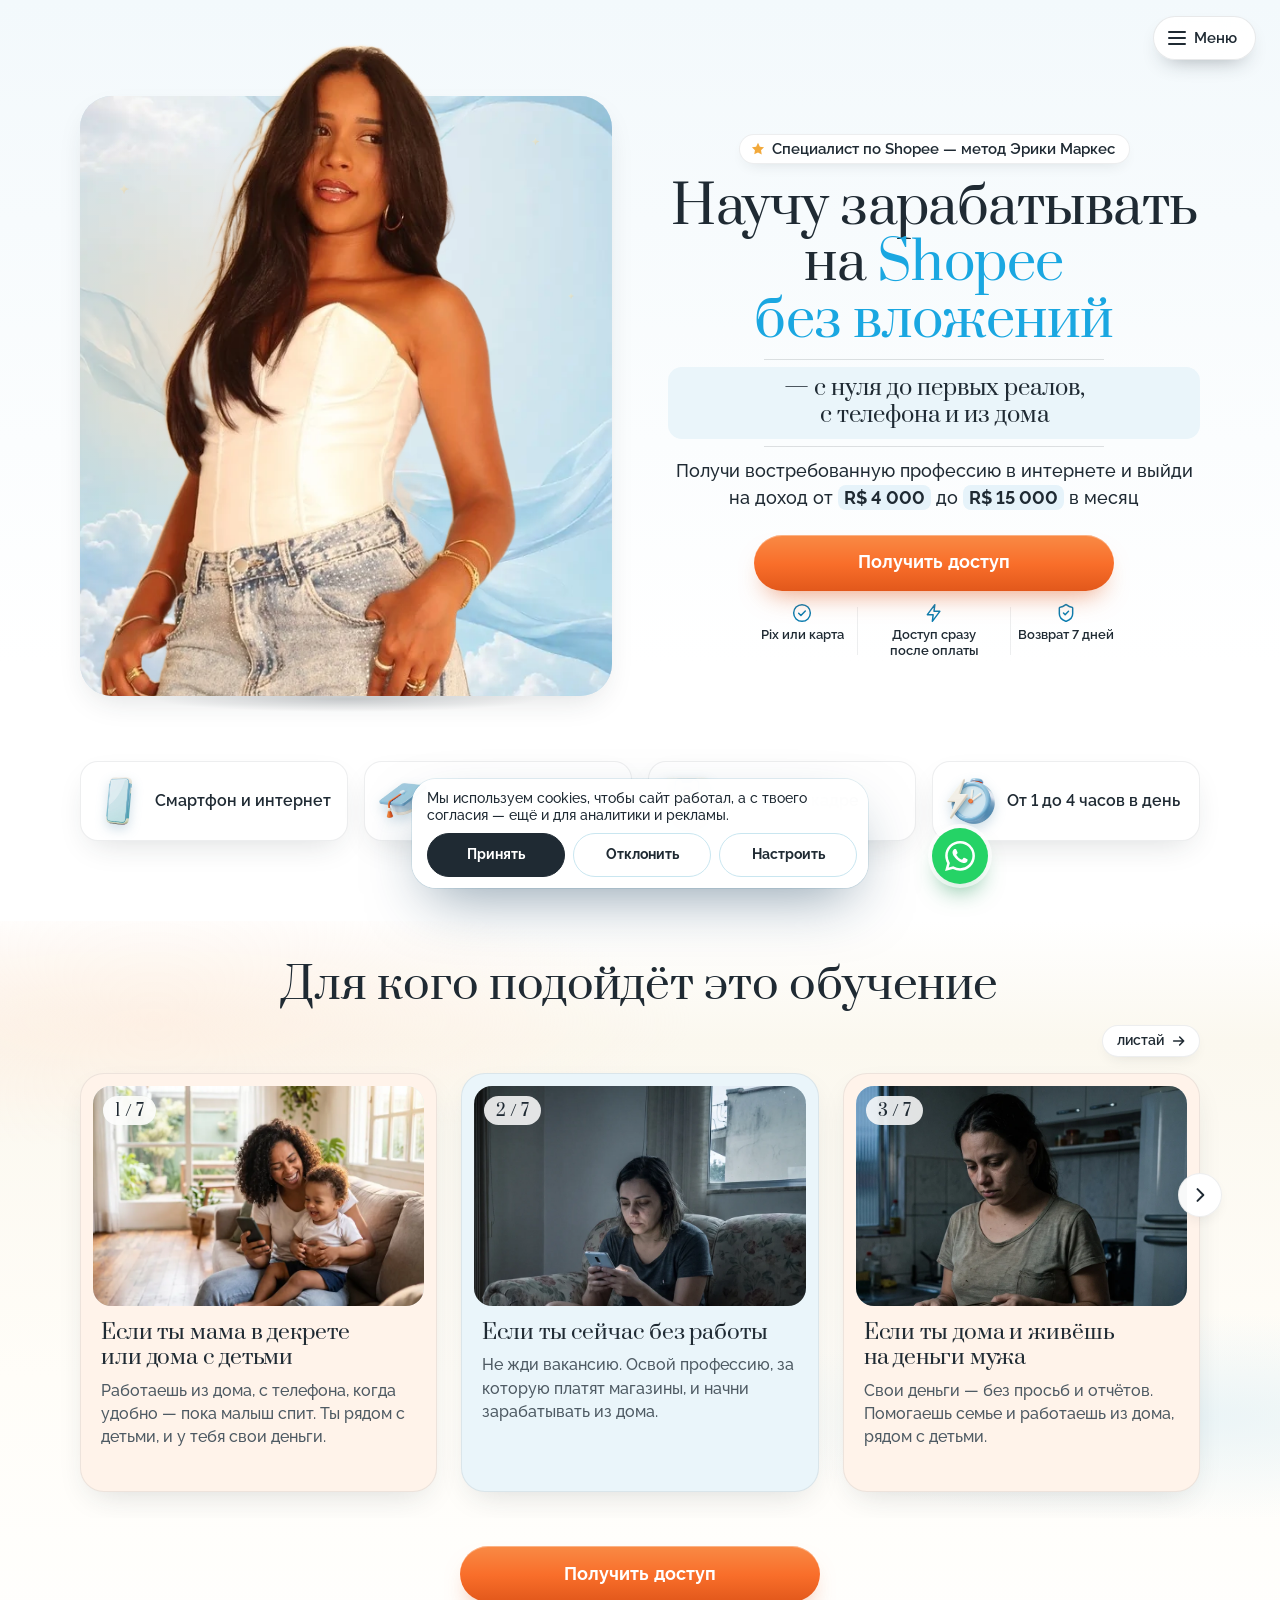
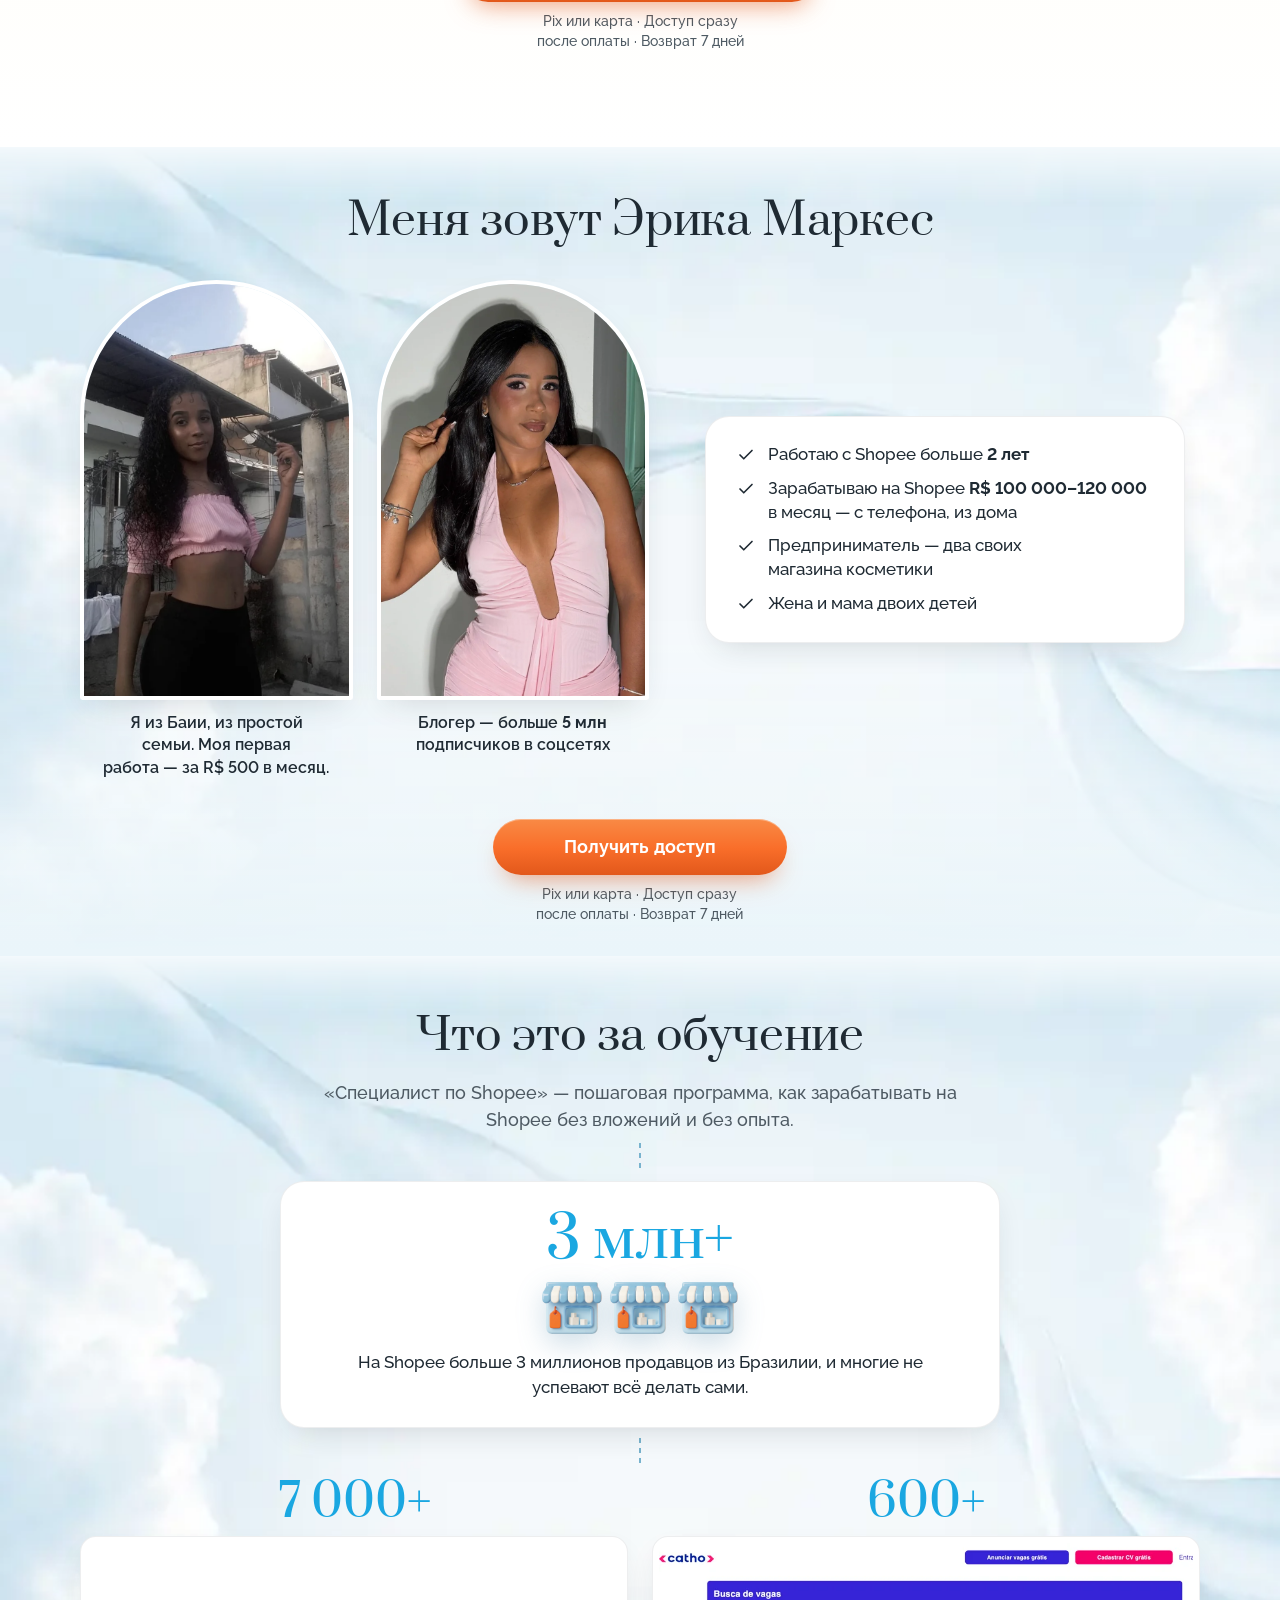
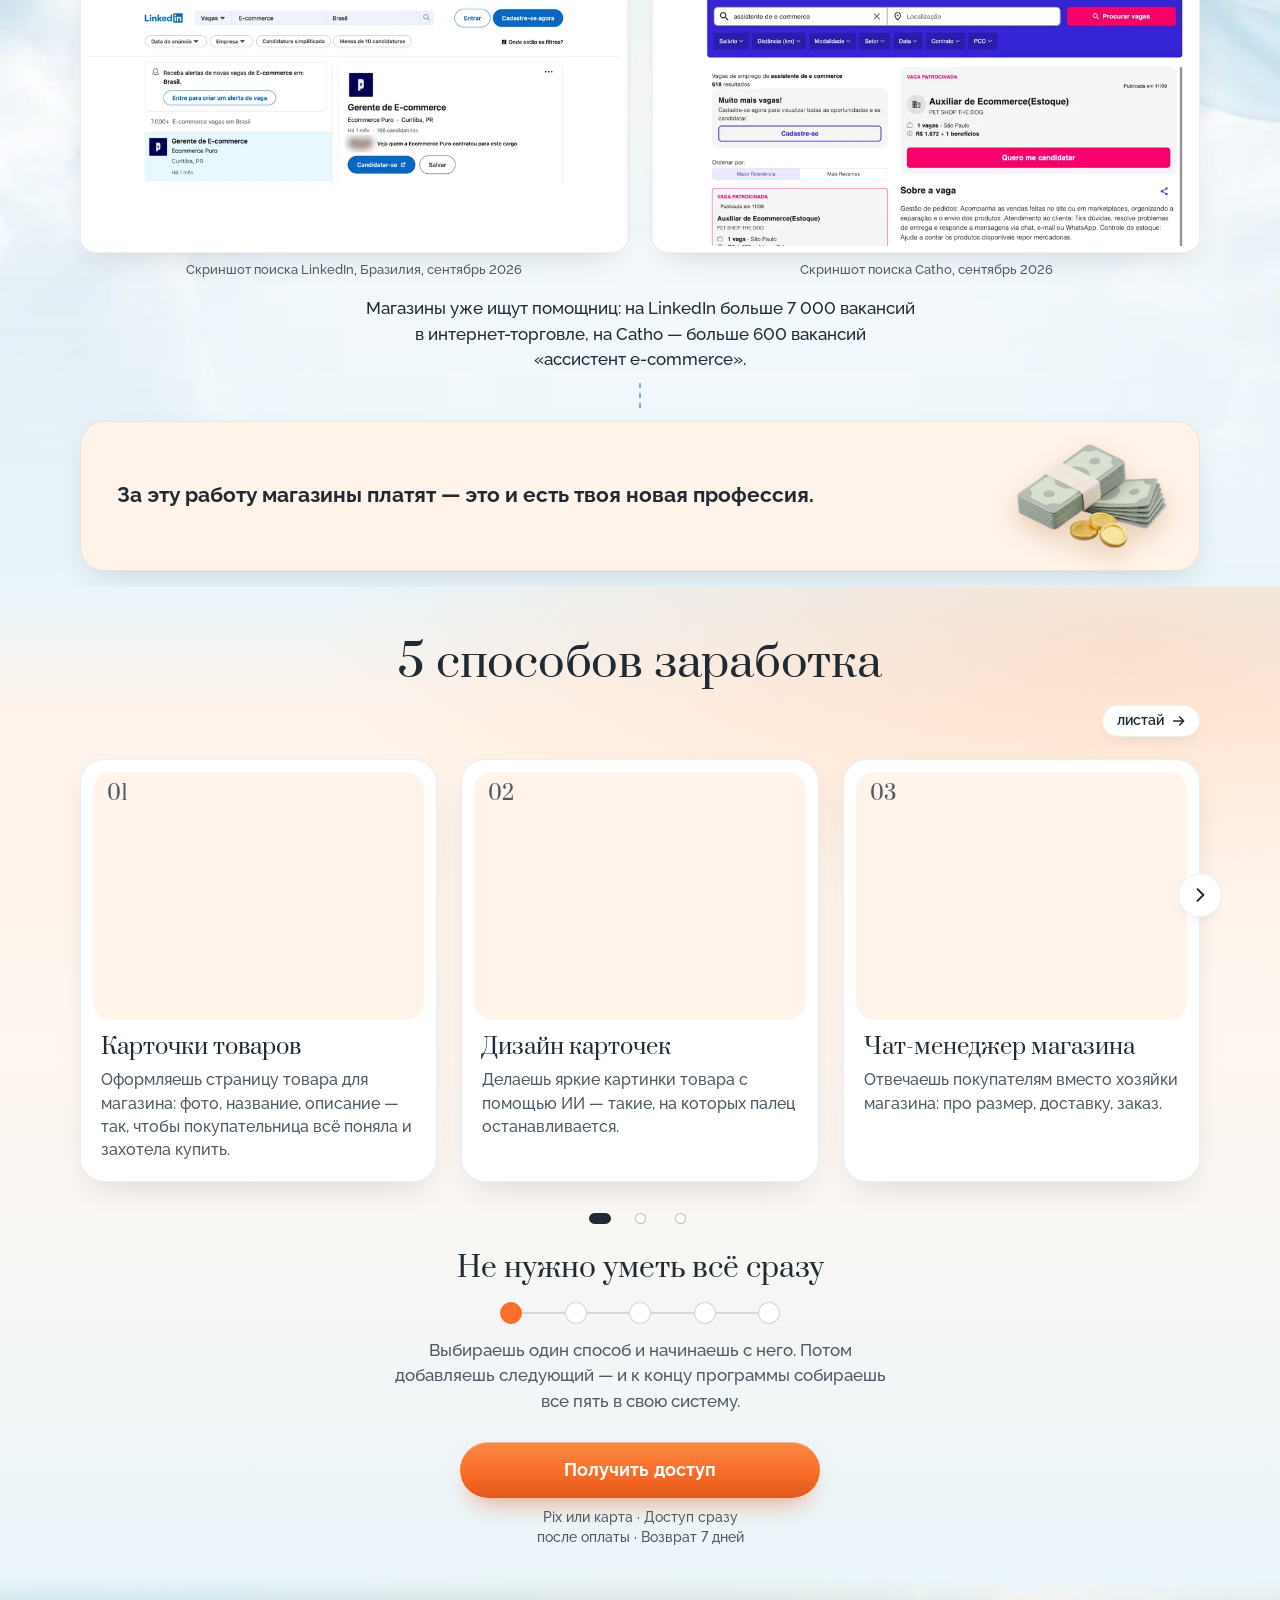
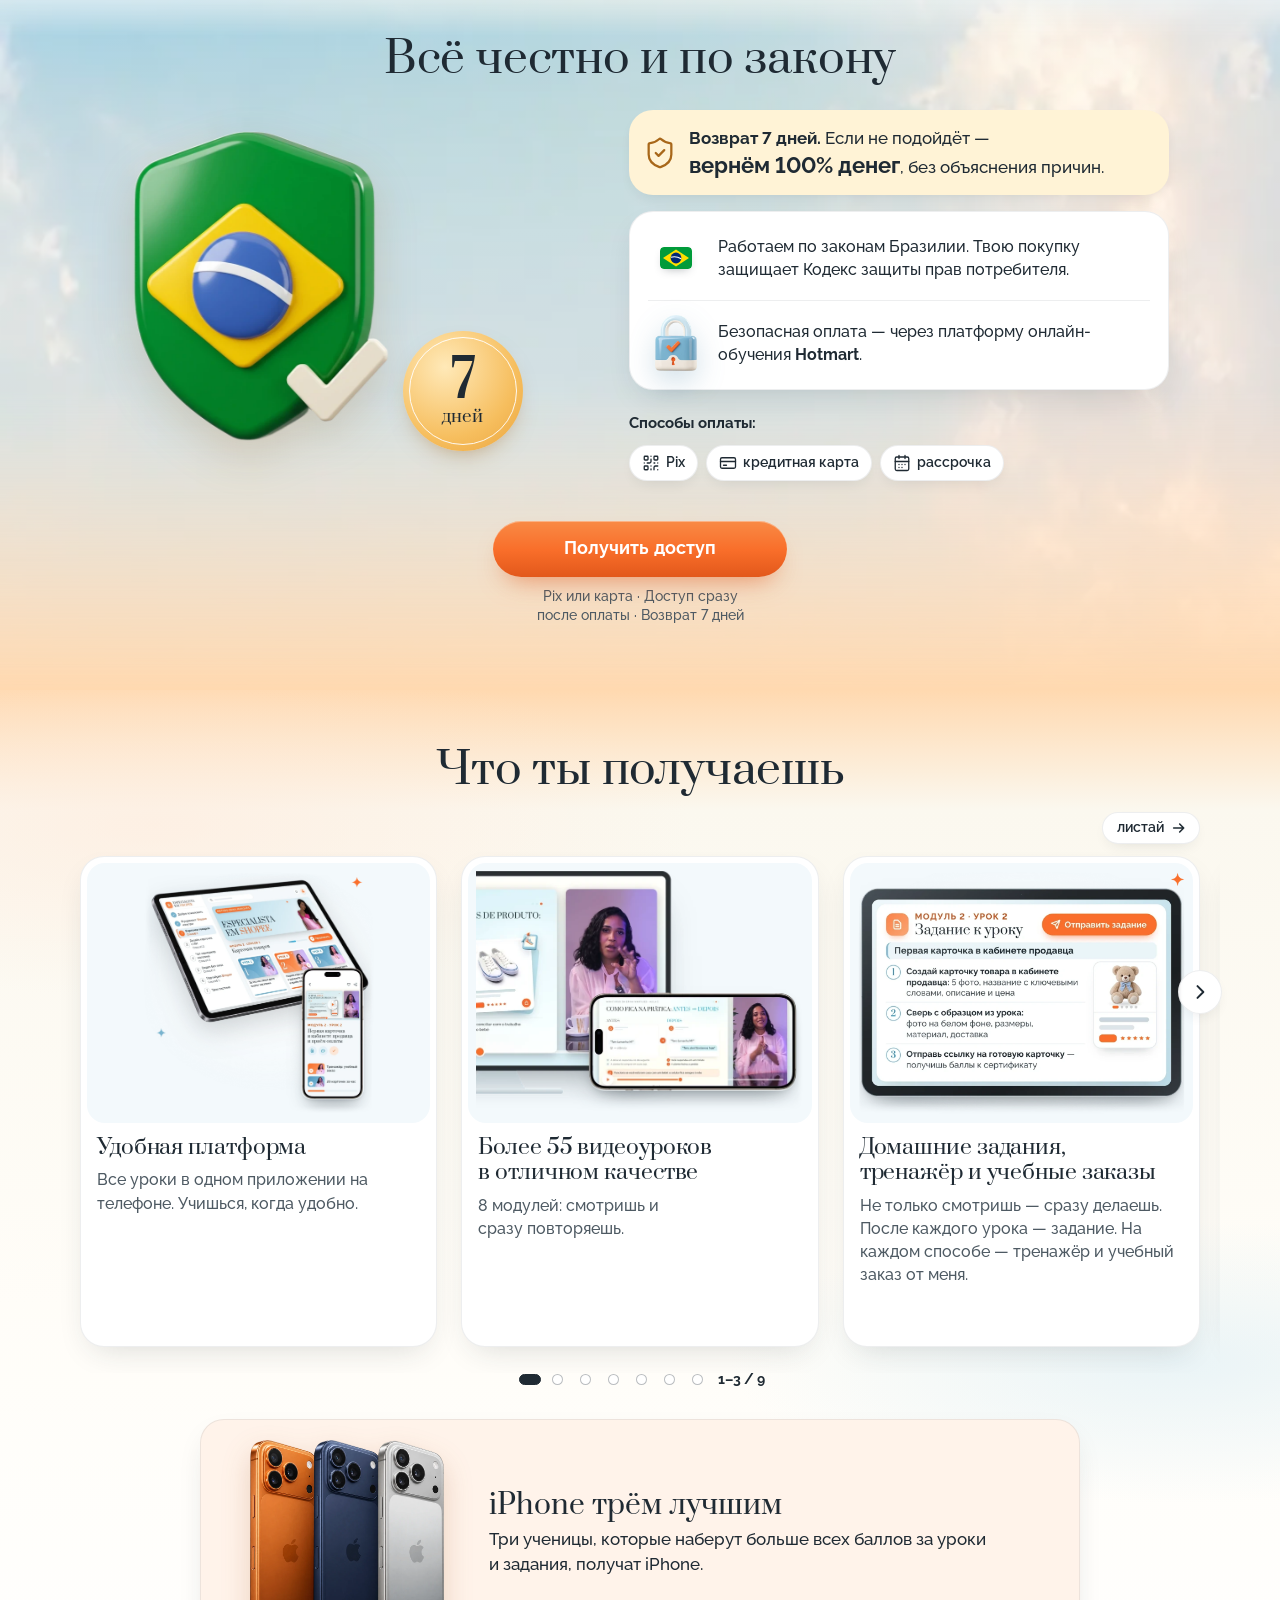
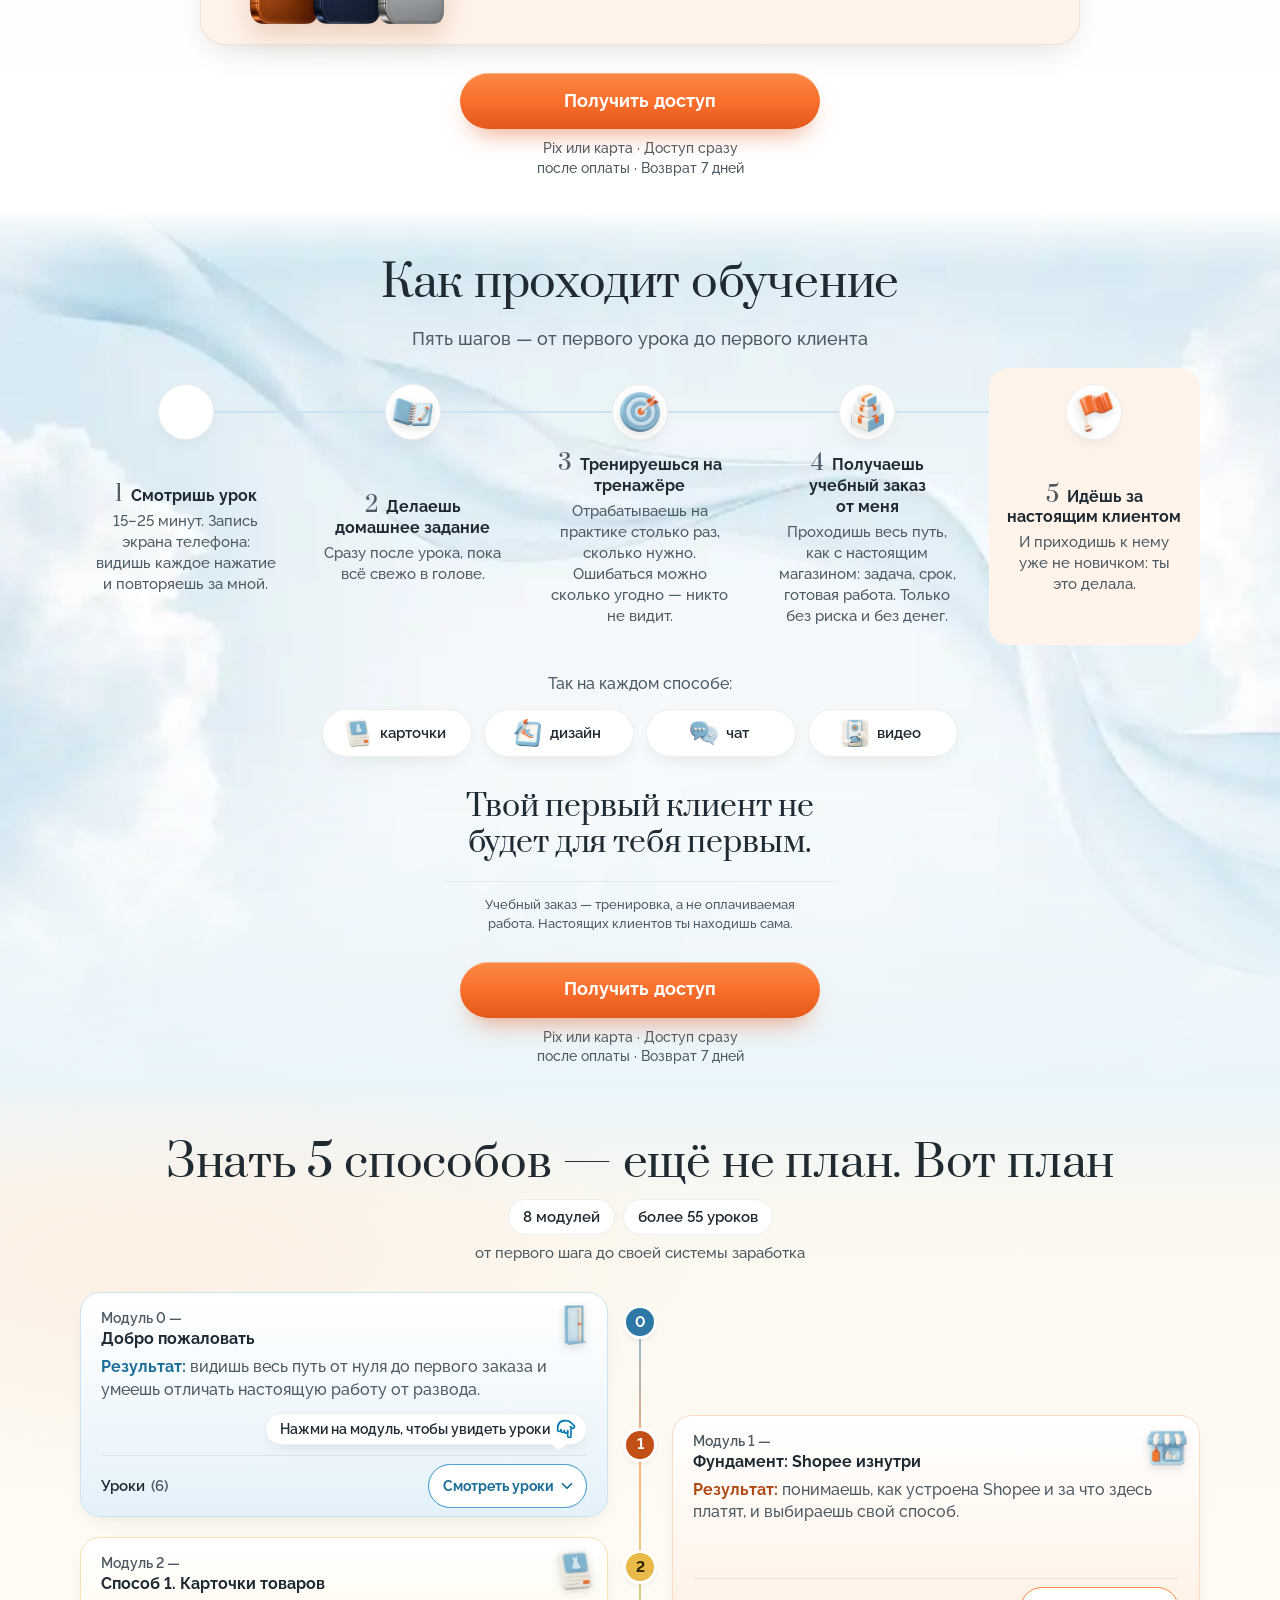
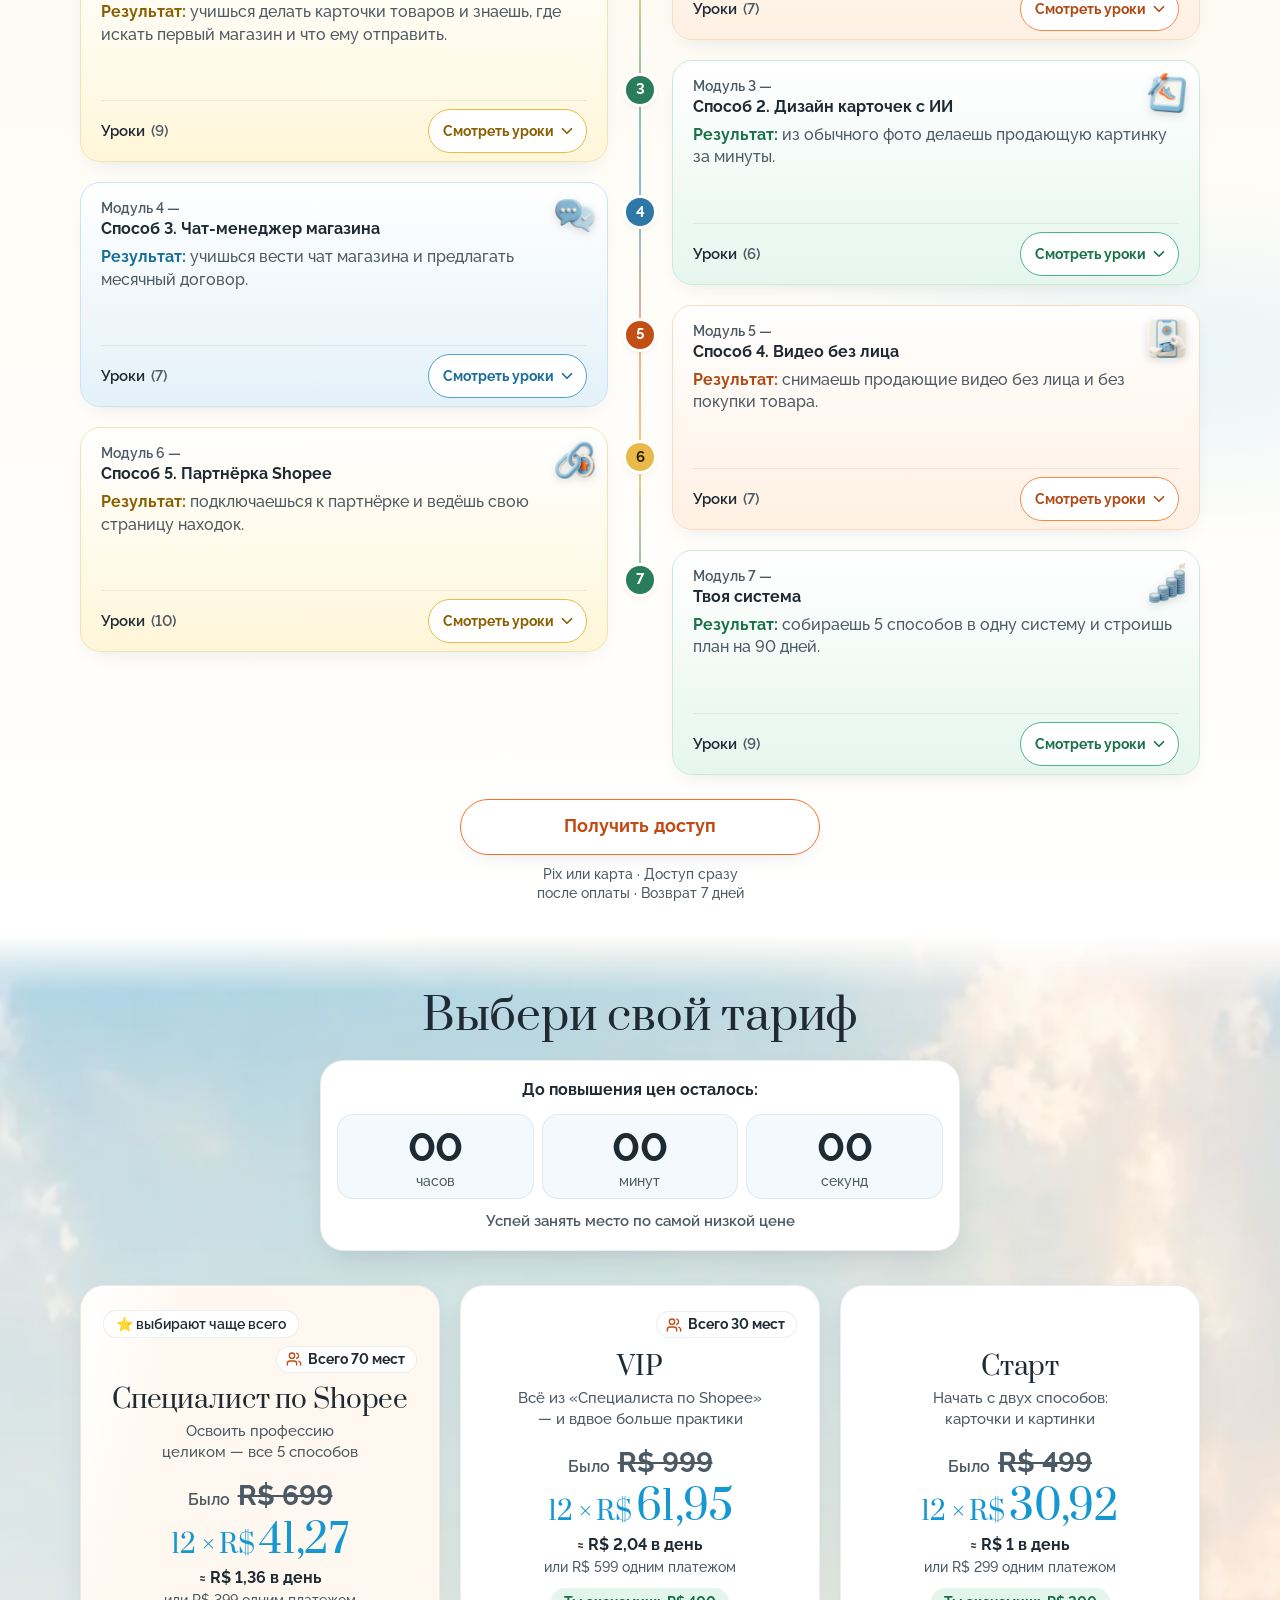
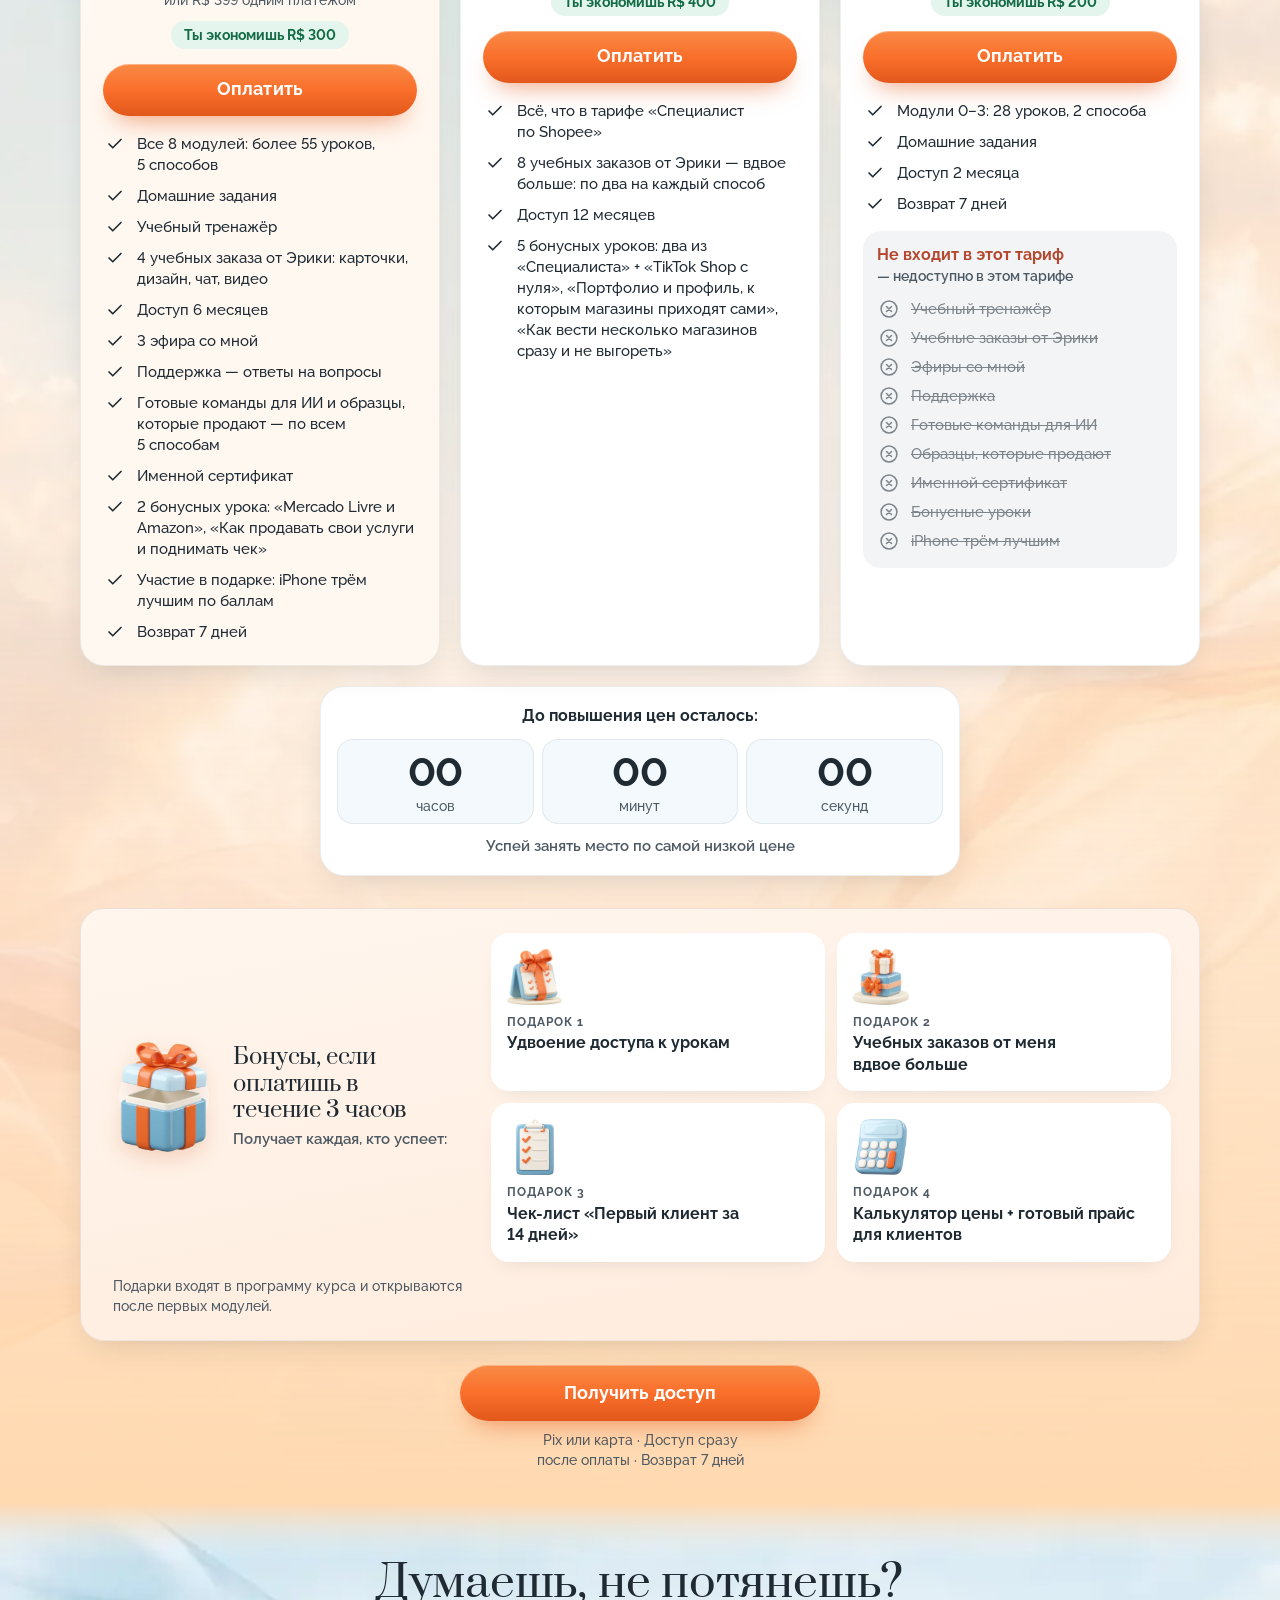
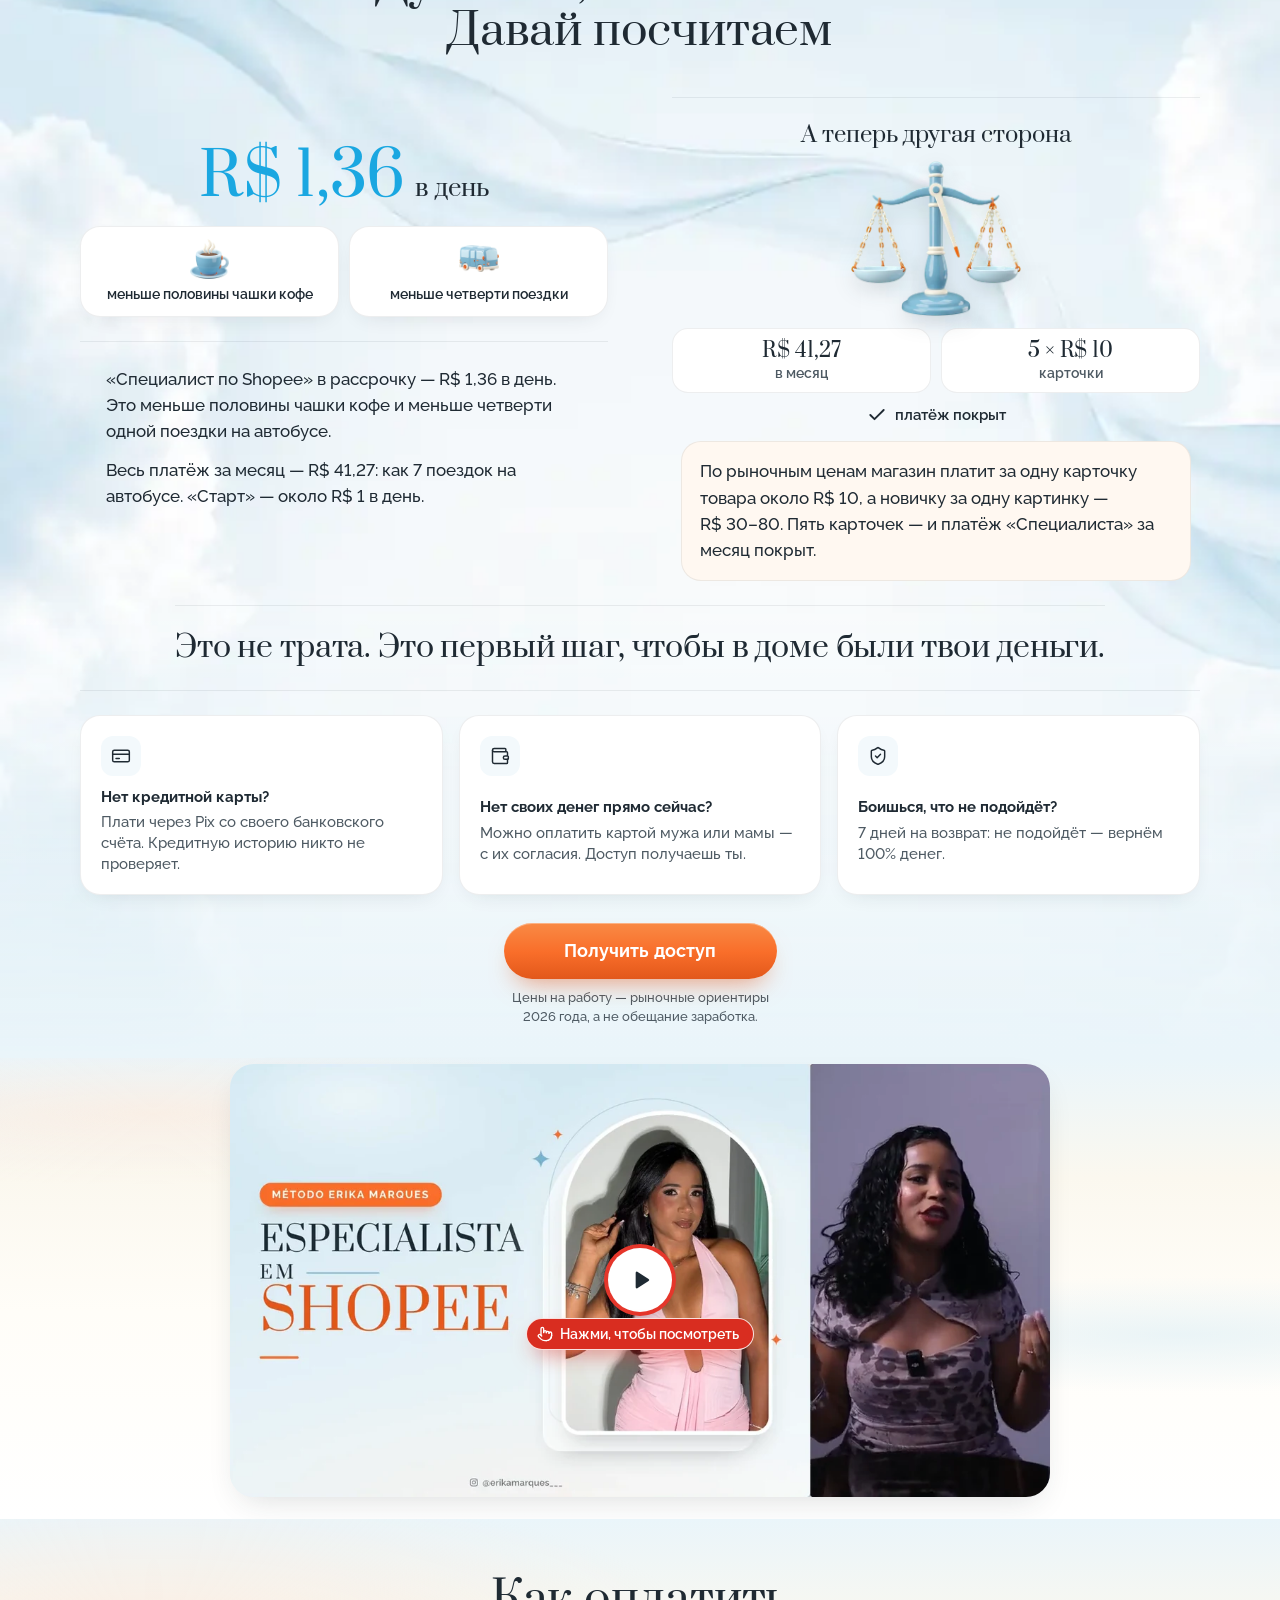
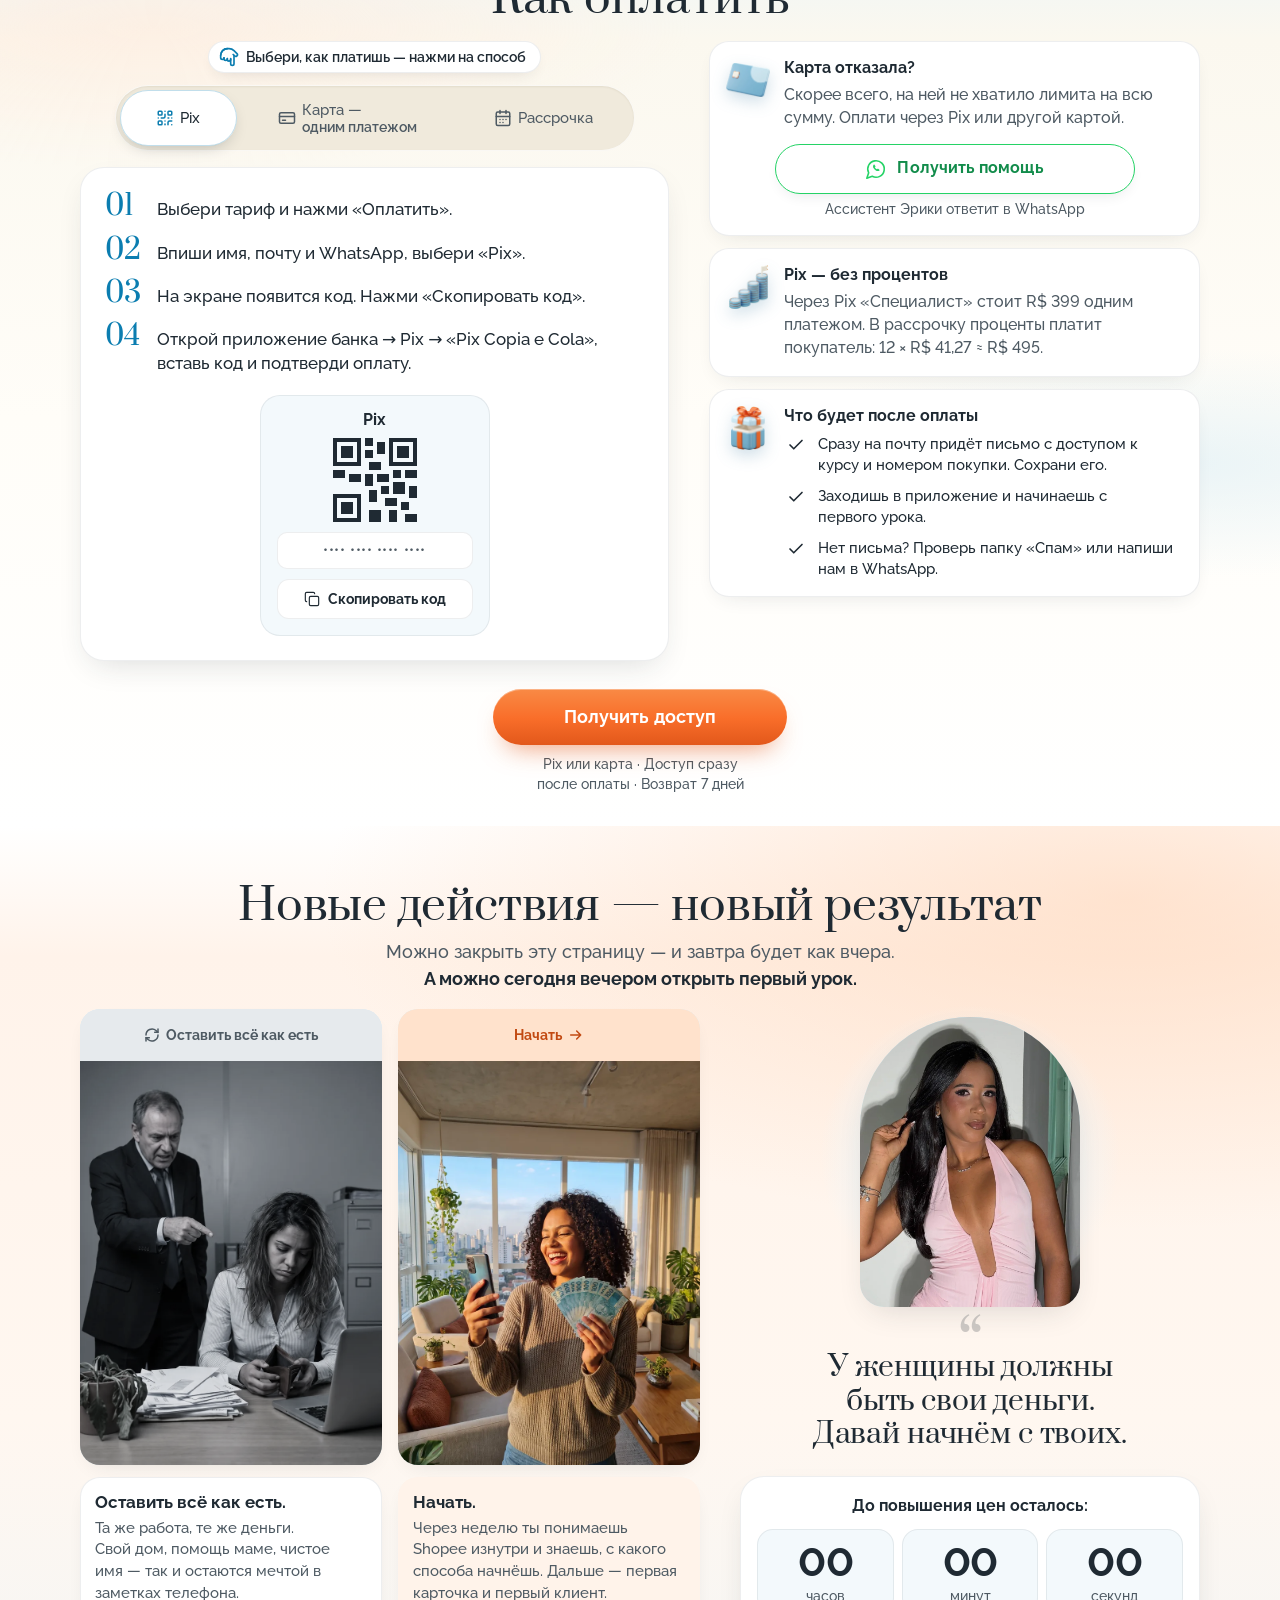
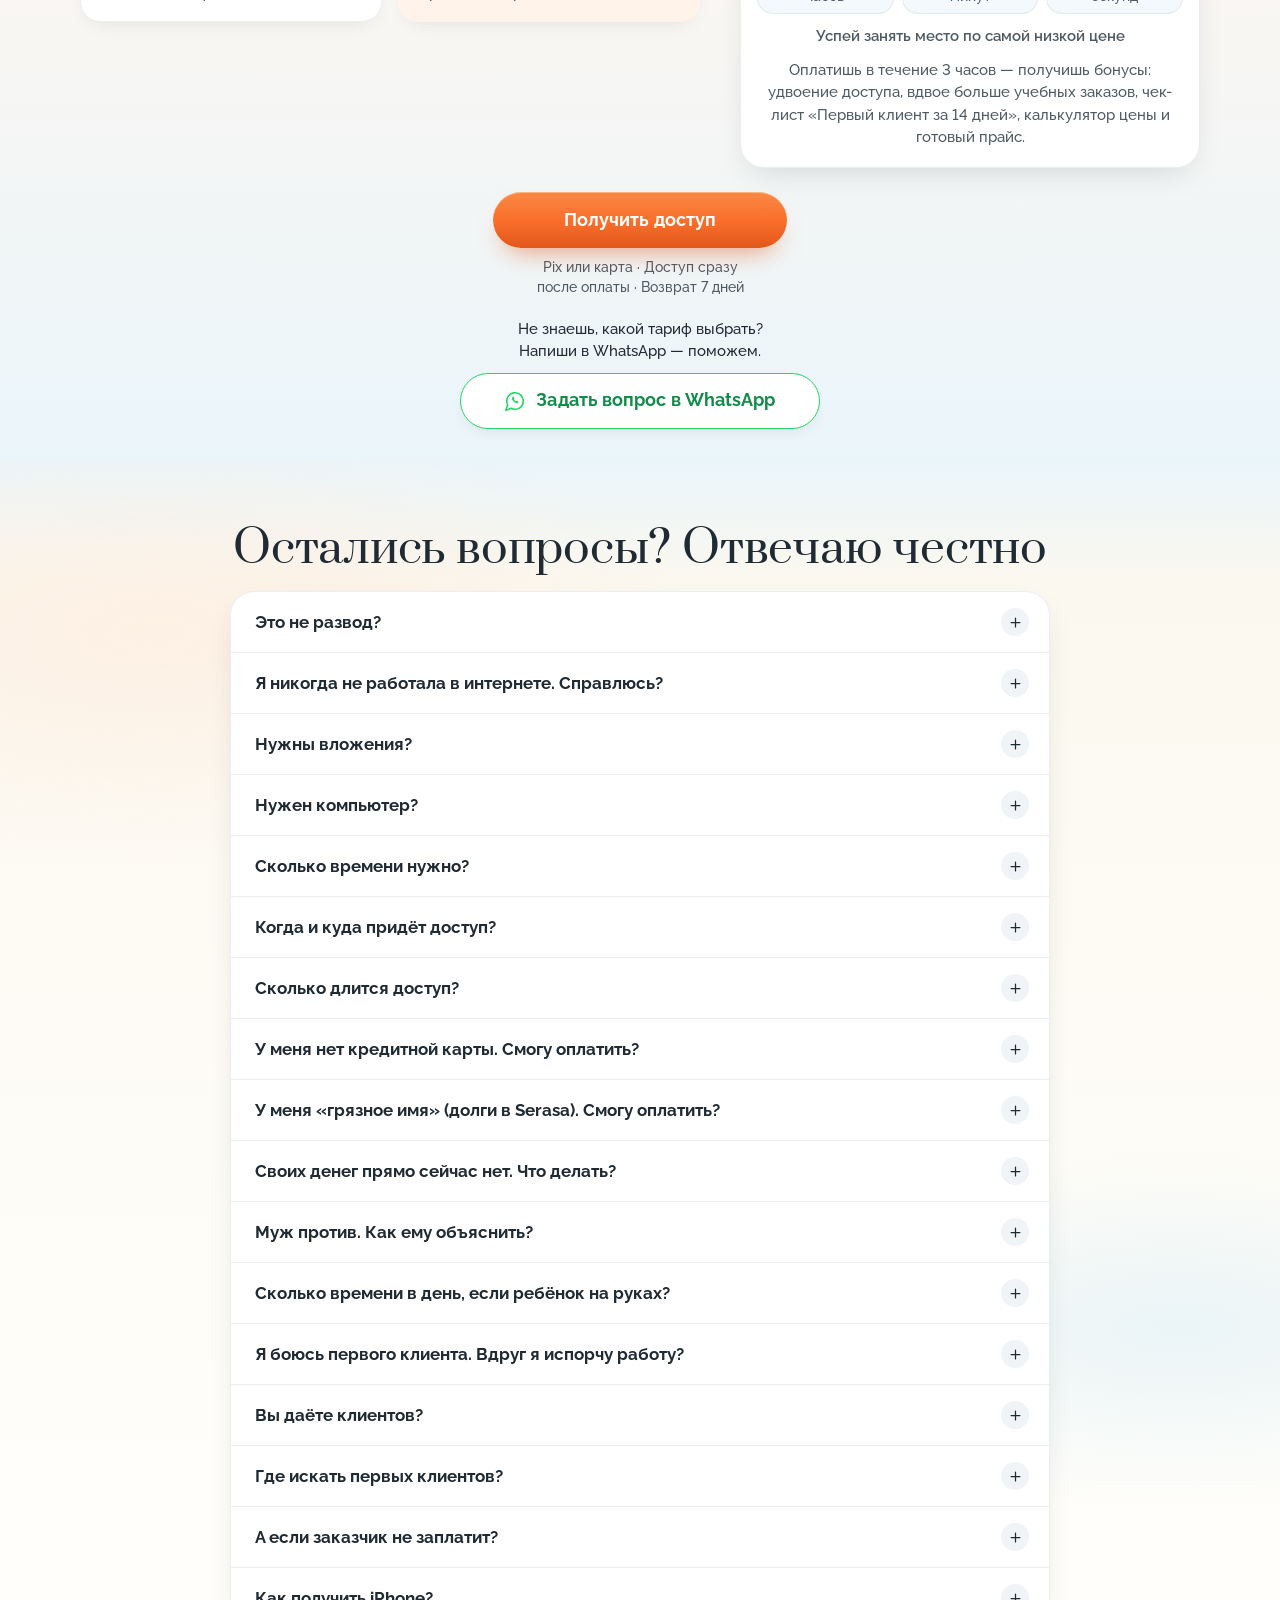
==== commit 19613489: "Чат: у кнопок «Esgotado» не появляется ссылка /null (метка sck кладётся в data-href) Co-Authored-By:" ====
--- a/final/index.html
+++ b/final/index.html
@@ -20,7 +20,7 @@
 <!-- чат плана Б (корень, www, oferta., превью): до первого кадра прячем WhatsApp-кнопки, пока assets/chat.js не решит, чат это или запасная почта (emc-pre снимает chat.js; если он не загрузился — через 4 с) -->
 <script>(function(){var h=location.hostname;if(/^(www\.|oferta\.)?ericamarques\.com$/i.test(h)||/\.github\.io$/i.test(h)||/[?&]chat=(1|mock)(&|$)/.test(location.search)){var e=document.documentElement;e.className+=' emc-pre';setTimeout(function(){e.className=e.className.replace(/\bemc-pre\b/,'')},4000);}})();</script>
 <style>html.emc-pre #sticky-cta-wa,html.emc-pre #wa-pop,html.emc-pre #pb-wa{visibility:hidden}</style>
-<link rel="preload" href="assets/chat.css?v=18" as="style"><link rel="preload" href="assets/chat.js?v=18" as="script">   <!-- кнопка чата появляется, как только загрузятся chat.css/chat.js: качаем их сразу, не дожидаясь конца страницы; версия = var v в parts/tail.html -->
+<link rel="preload" href="assets/chat.css?v=19" as="style"><link rel="preload" href="assets/chat.js?v=19" as="script">   <!-- кнопка чата появляется, как только загрузятся chat.css/chat.js: качаем их сразу, не дожидаясь конца страницы; версия = var v в parts/tail.html -->
 </head>
 <body>
 <!-- Иконки (линейные, как lucide): <svg class="i"><use href="#i-…"/></svg> -->
@@ -1040,6 +1040,6 @@
 <script src="assets/site.js?v=1006f" defer></script>
 <script src="assets/site-b.js?v=1006f" defer></script>
 <!-- Веб-чат ИИ-менеджера (план Б): только на oferta.* или с ?chat=1 / ?chat=mock (демо без бэкенда). Иначе ничего не грузится. -->
-<script>(function(){var h=location.hostname,m=/[?&]chat=(1|mock)(&|$)/.exec(location.search),host=/^(www\.|oferta\.)?ericamarques\.com$/i.test(h),prev=/\.github\.io$/i.test(h);if(!m&&!host&&!prev)return;window.__EMC_PREVIEW=!host;var v=18,d=document,l=d.createElement('link');l.rel='stylesheet';l.href='assets/chat.css?v='+v;d.head.appendChild(l);function s(f){var e=d.createElement('script');e.src='assets/'+f+'?v='+v;e.async=false;d.body.appendChild(e);}if(prev||(m&&m[1]==='mock'))s('chat-mock.js');s('chat.js');})();</script>
+<script>(function(){var h=location.hostname,m=/[?&]chat=(1|mock)(&|$)/.exec(location.search),host=/^(www\.|oferta\.)?ericamarques\.com$/i.test(h),prev=/\.github\.io$/i.test(h);if(!m&&!host&&!prev)return;window.__EMC_PREVIEW=!host;var v=19,d=document,l=d.createElement('link');l.rel='stylesheet';l.href='assets/chat.css?v='+v;d.head.appendChild(l);function s(f){var e=d.createElement('script');e.src='assets/'+f+'?v='+v;e.async=false;d.body.appendChild(e);}if(prev||(m&&m[1]==='mock'))s('chat-mock.js');s('chat.js');})();</script>
 </body>
 </html>
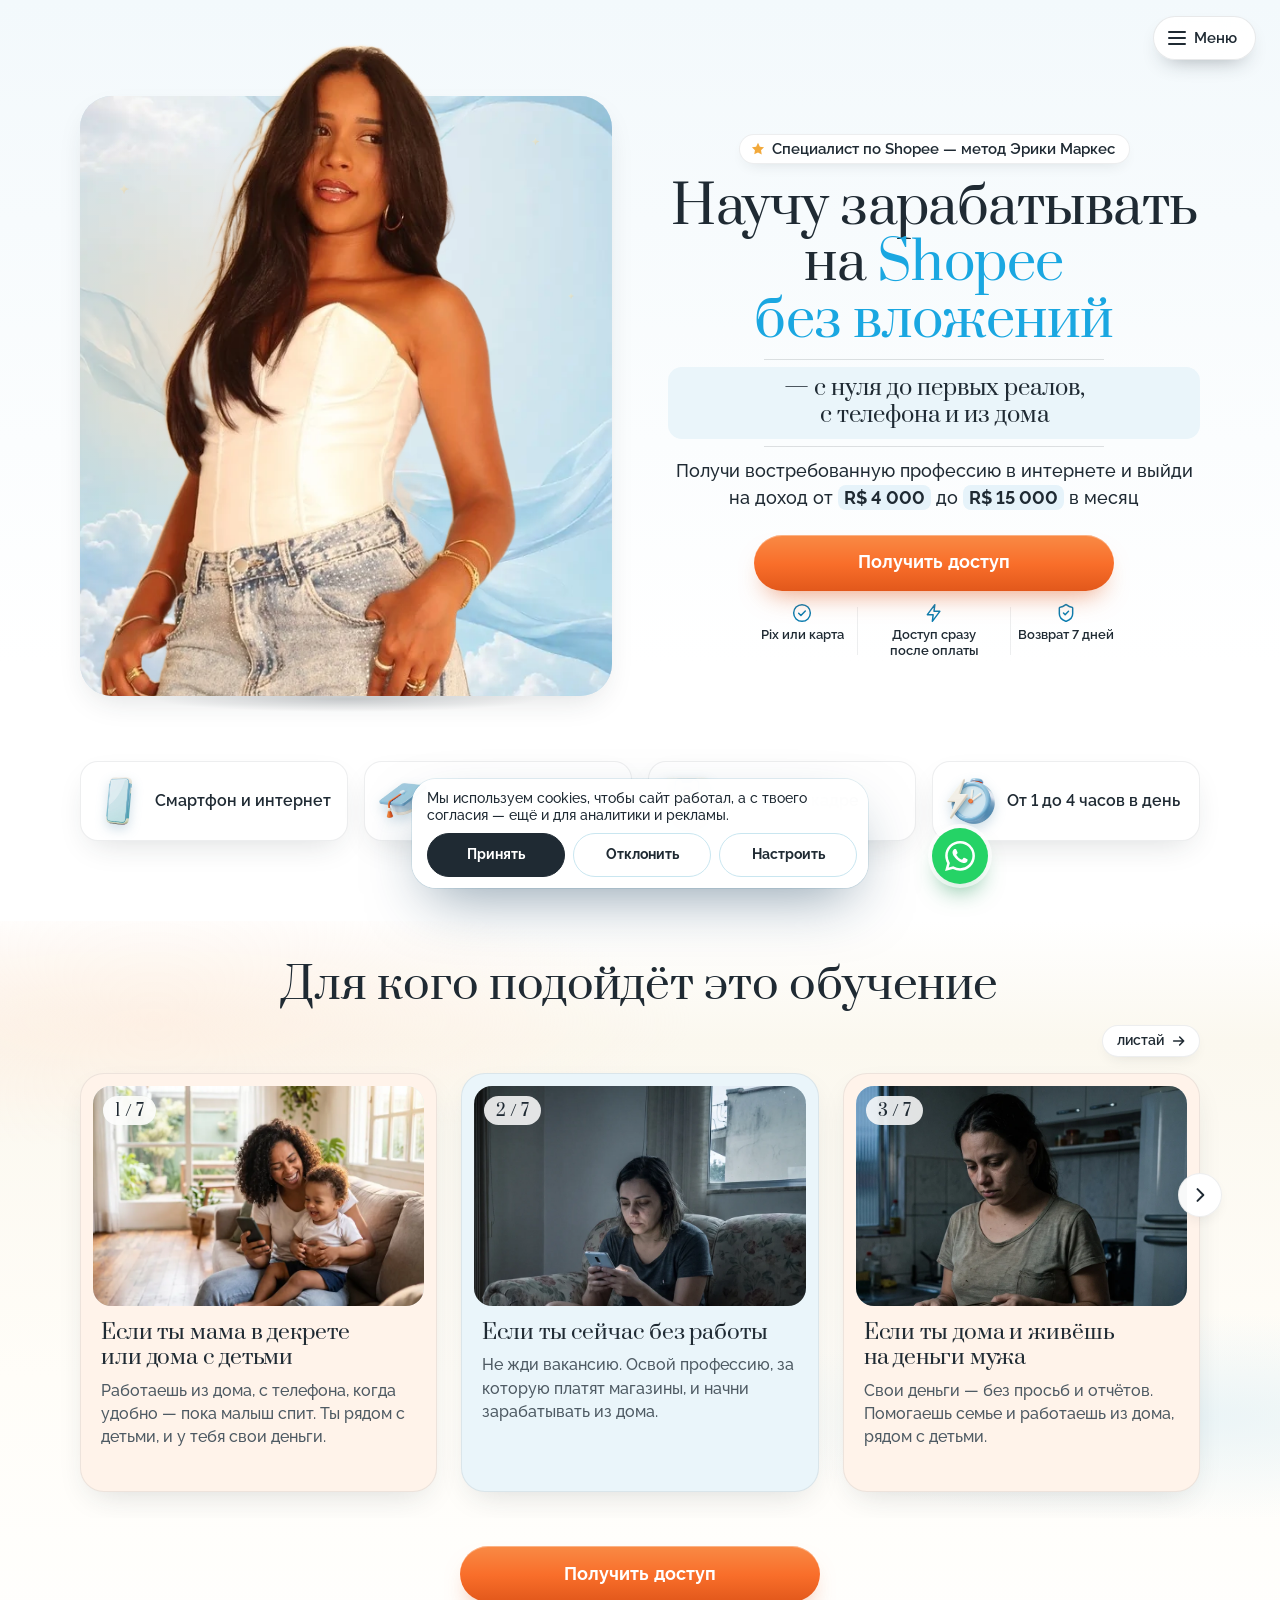
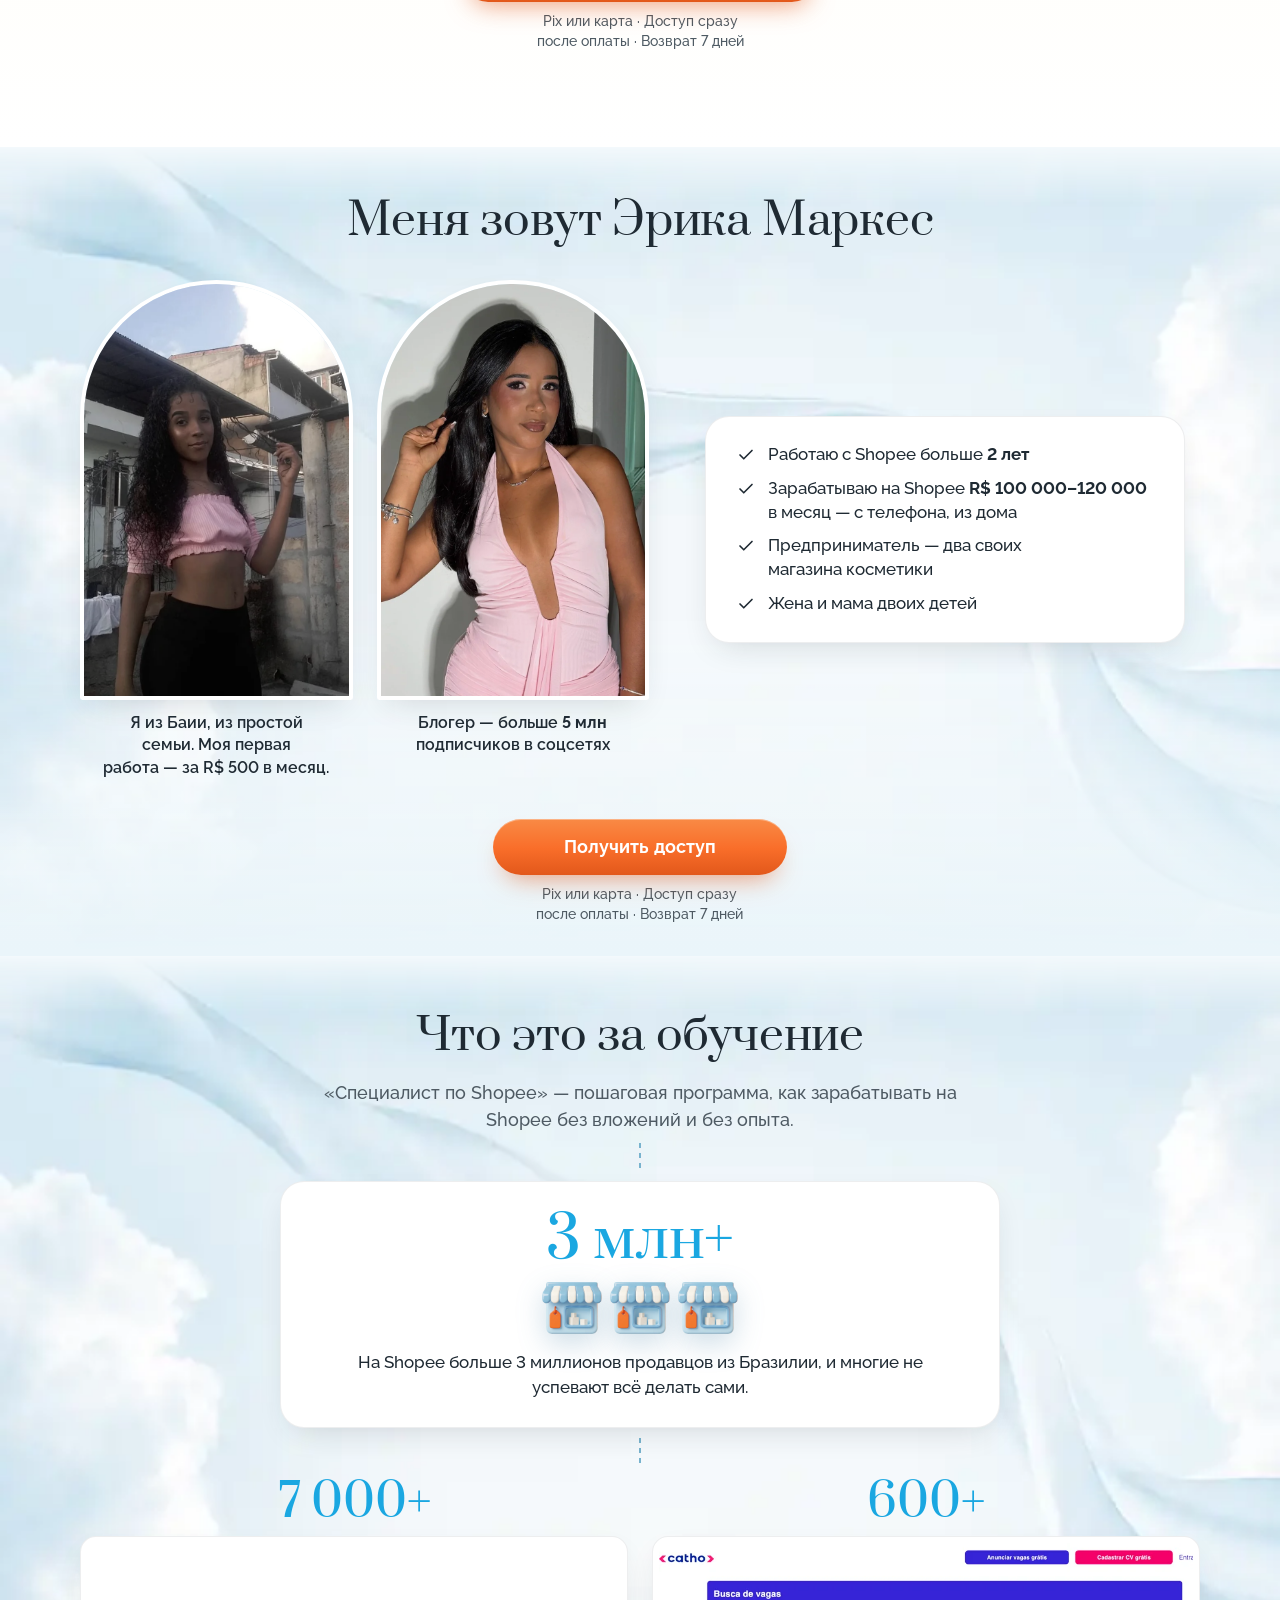
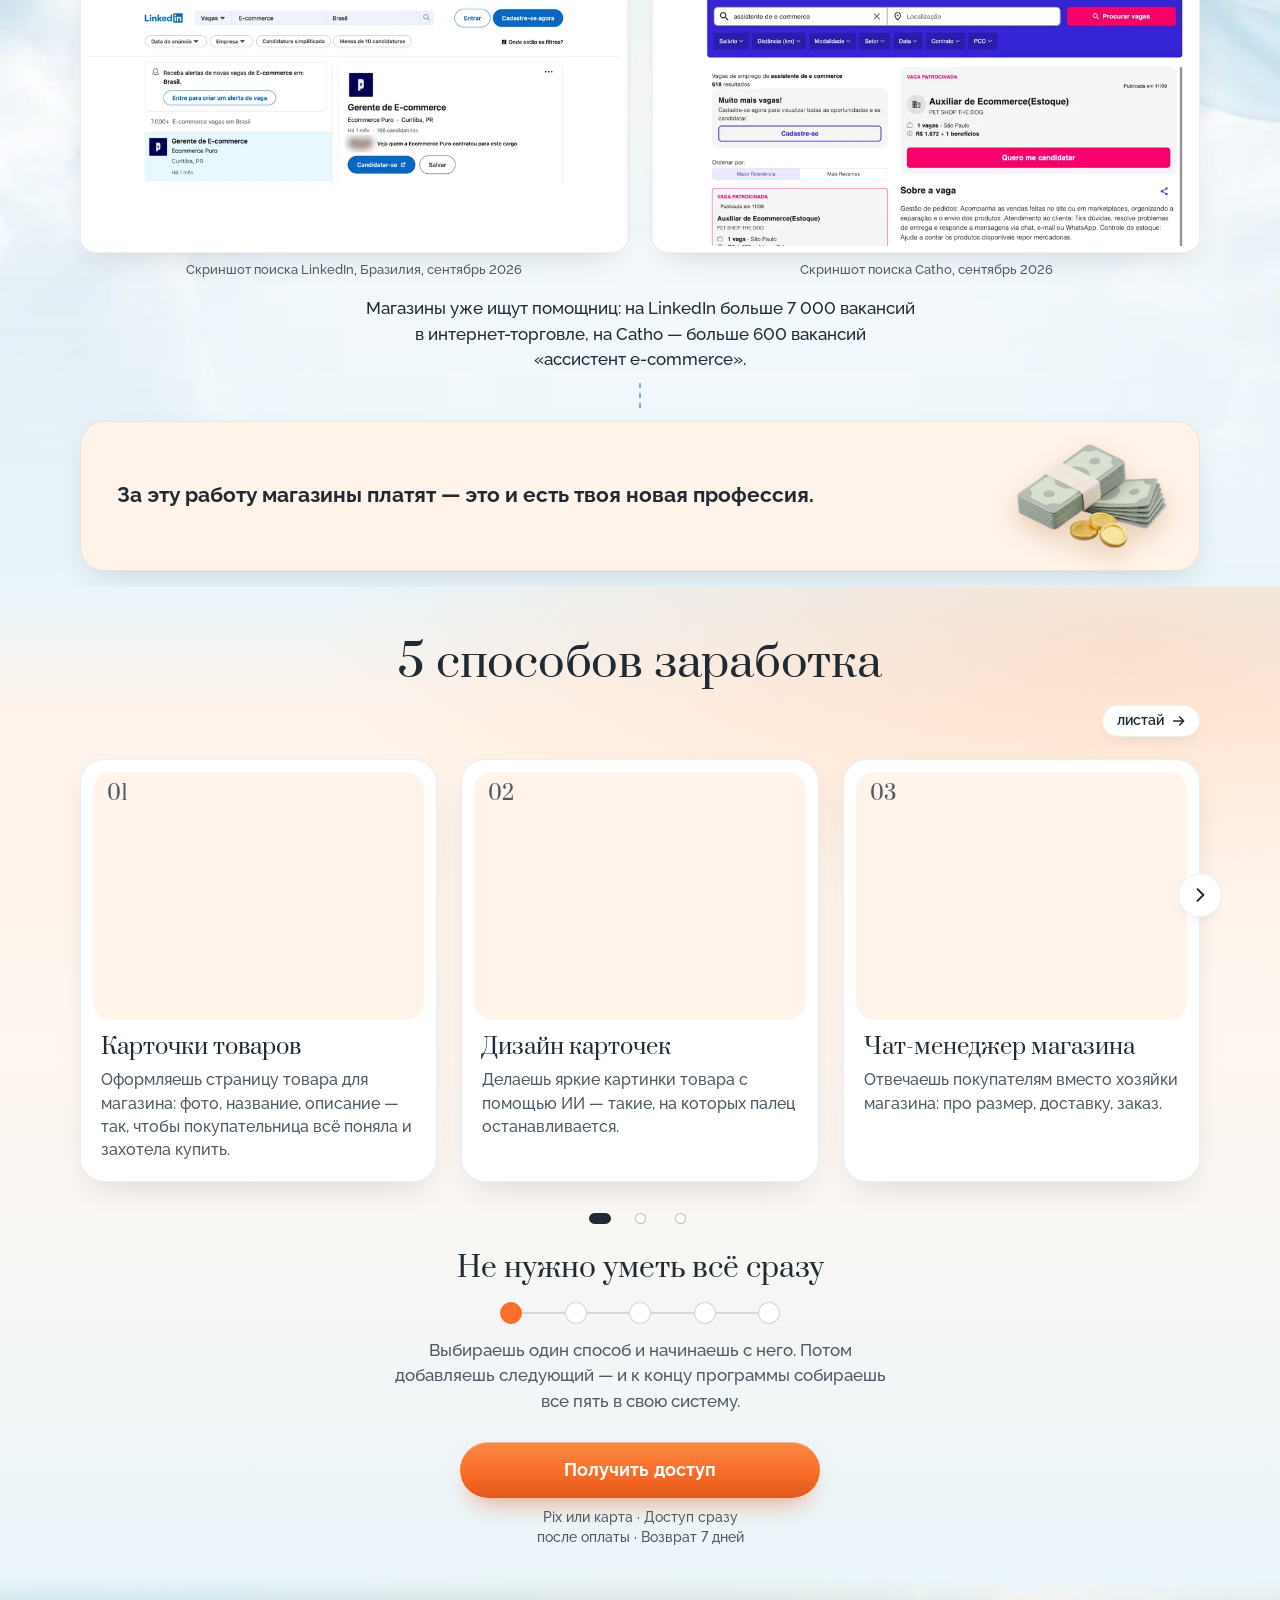
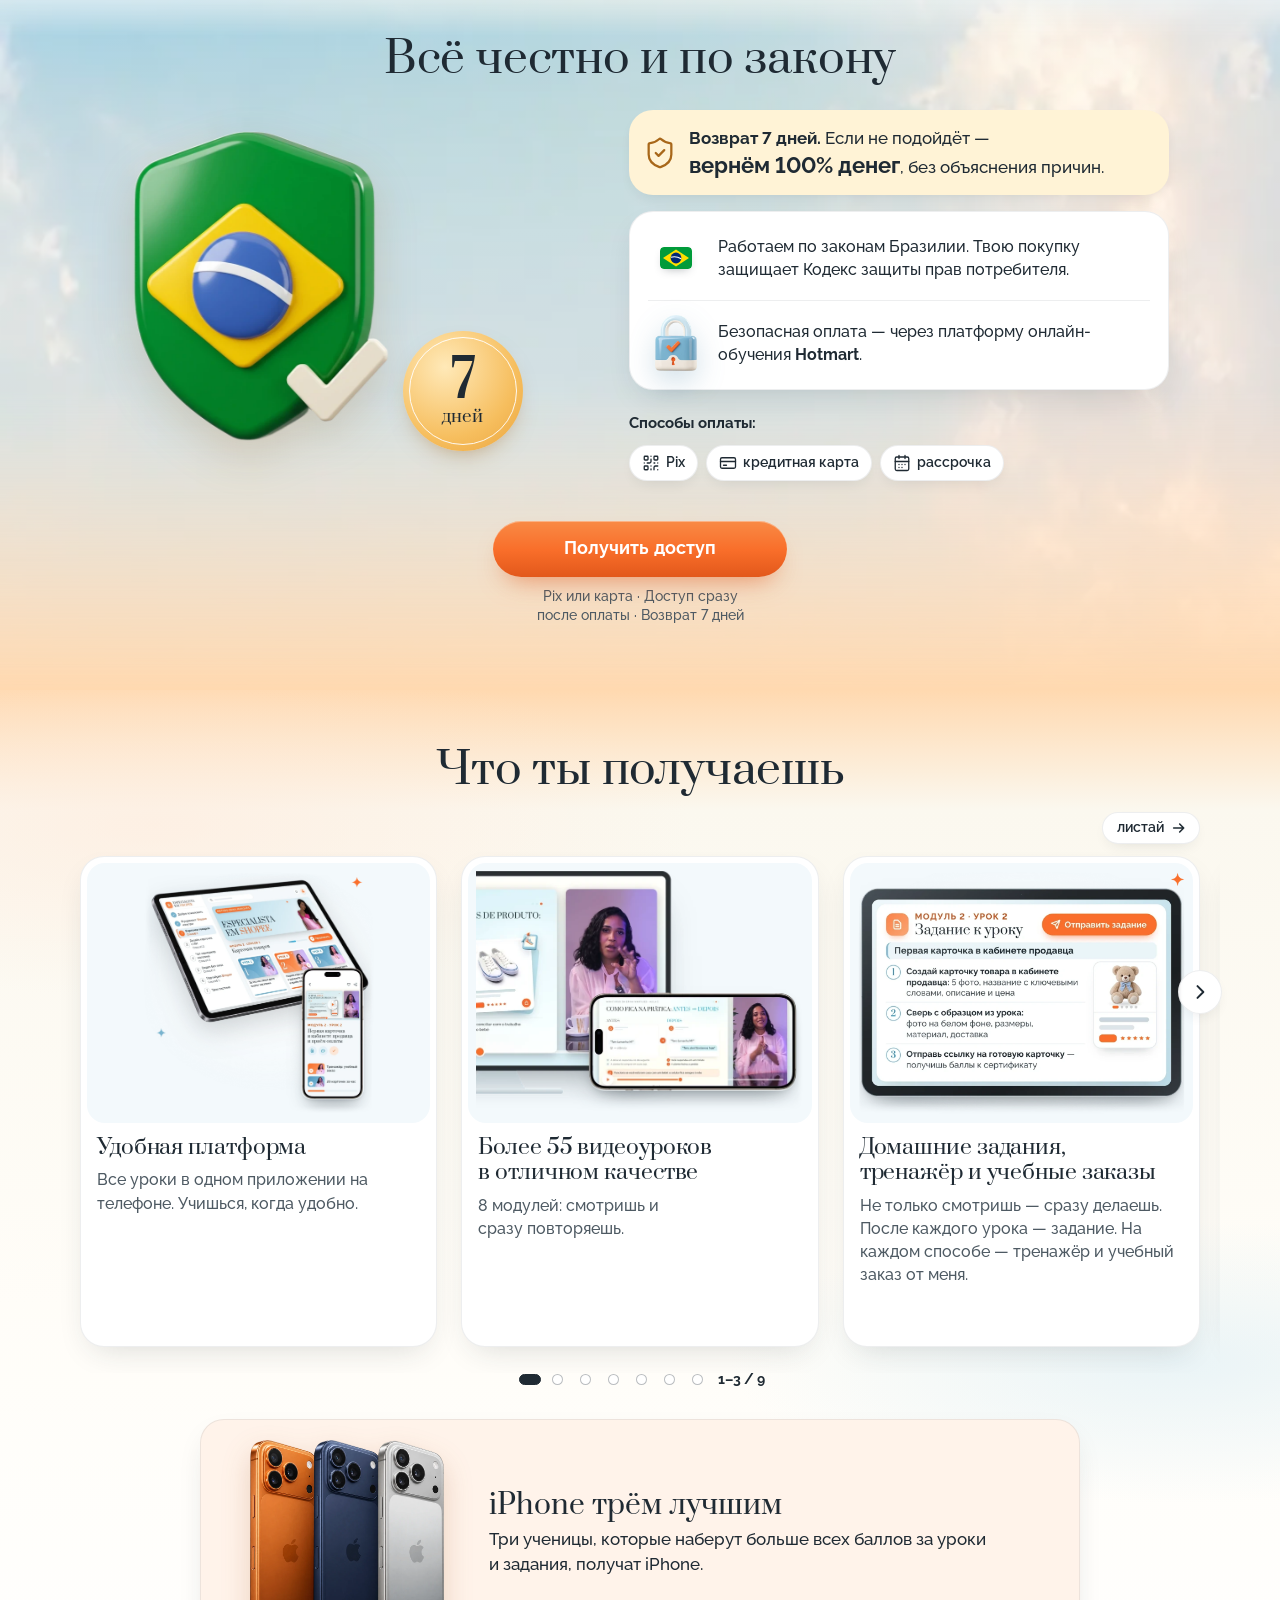
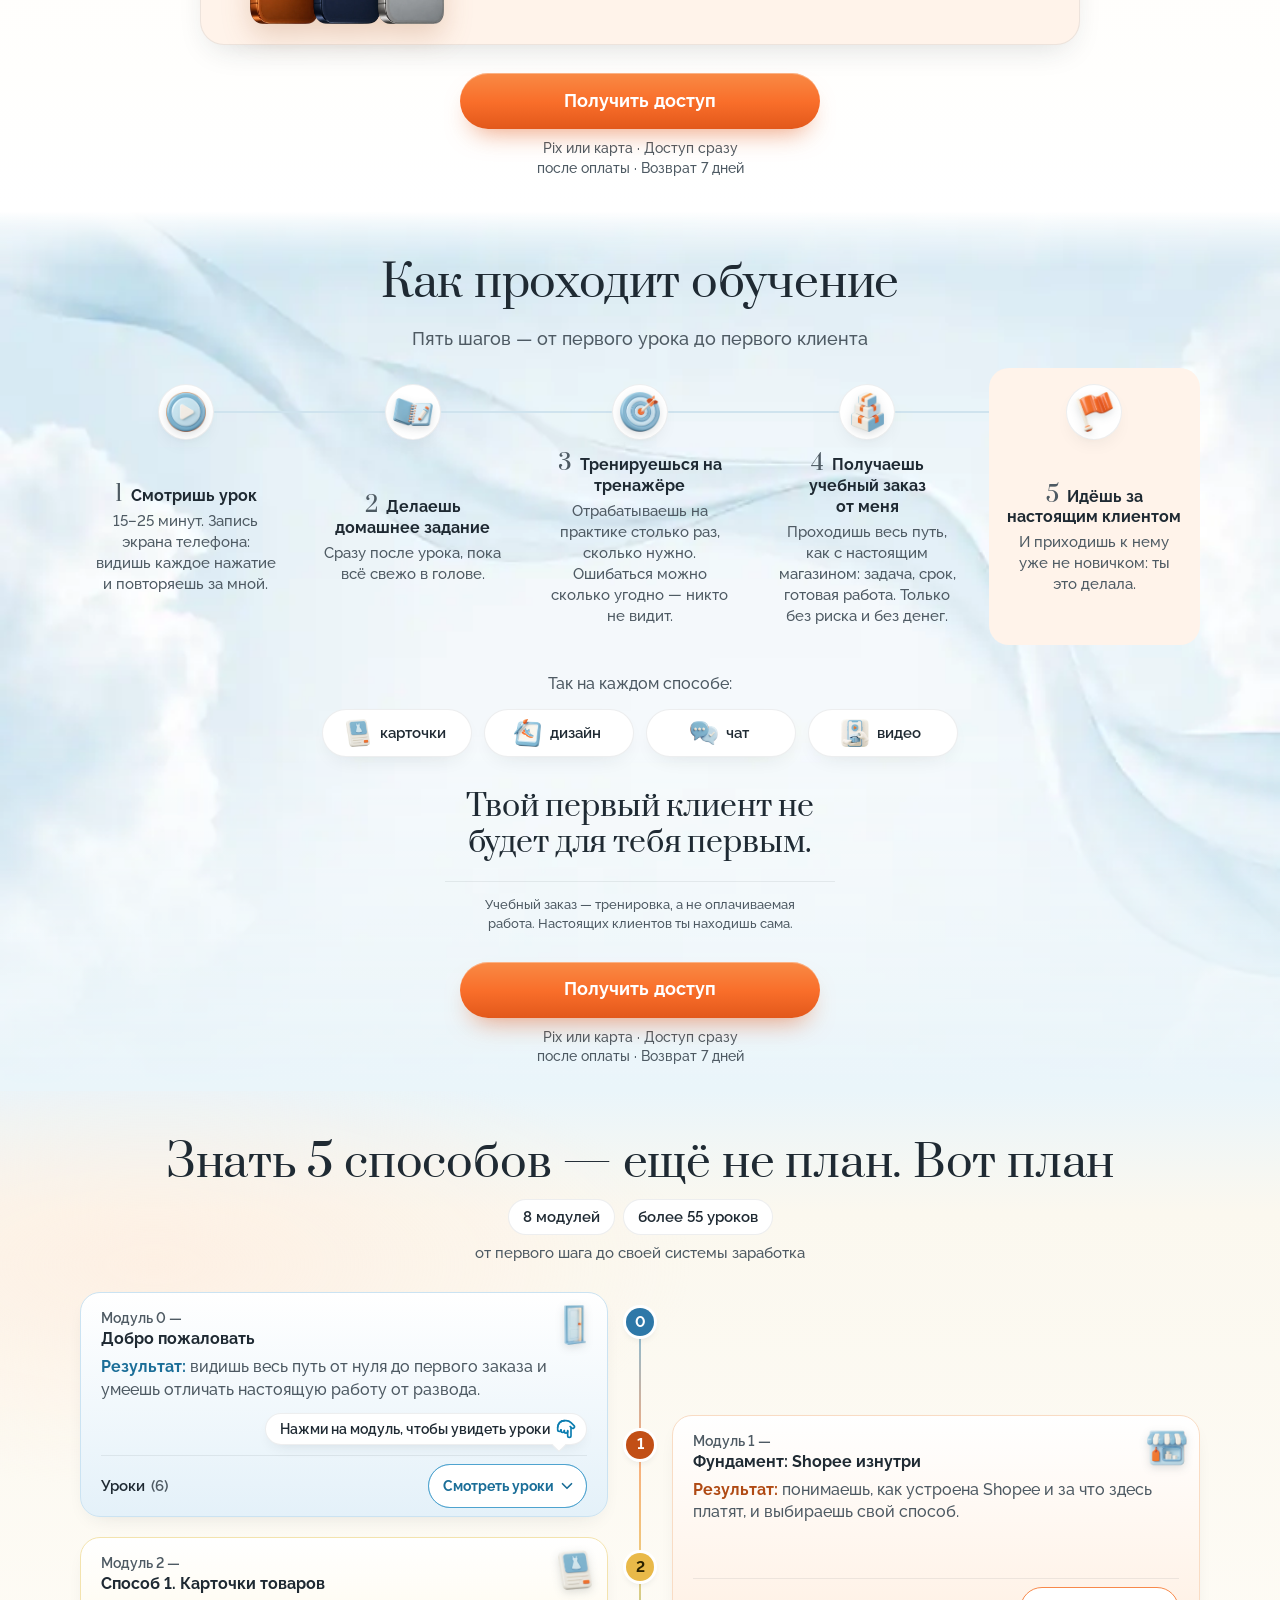
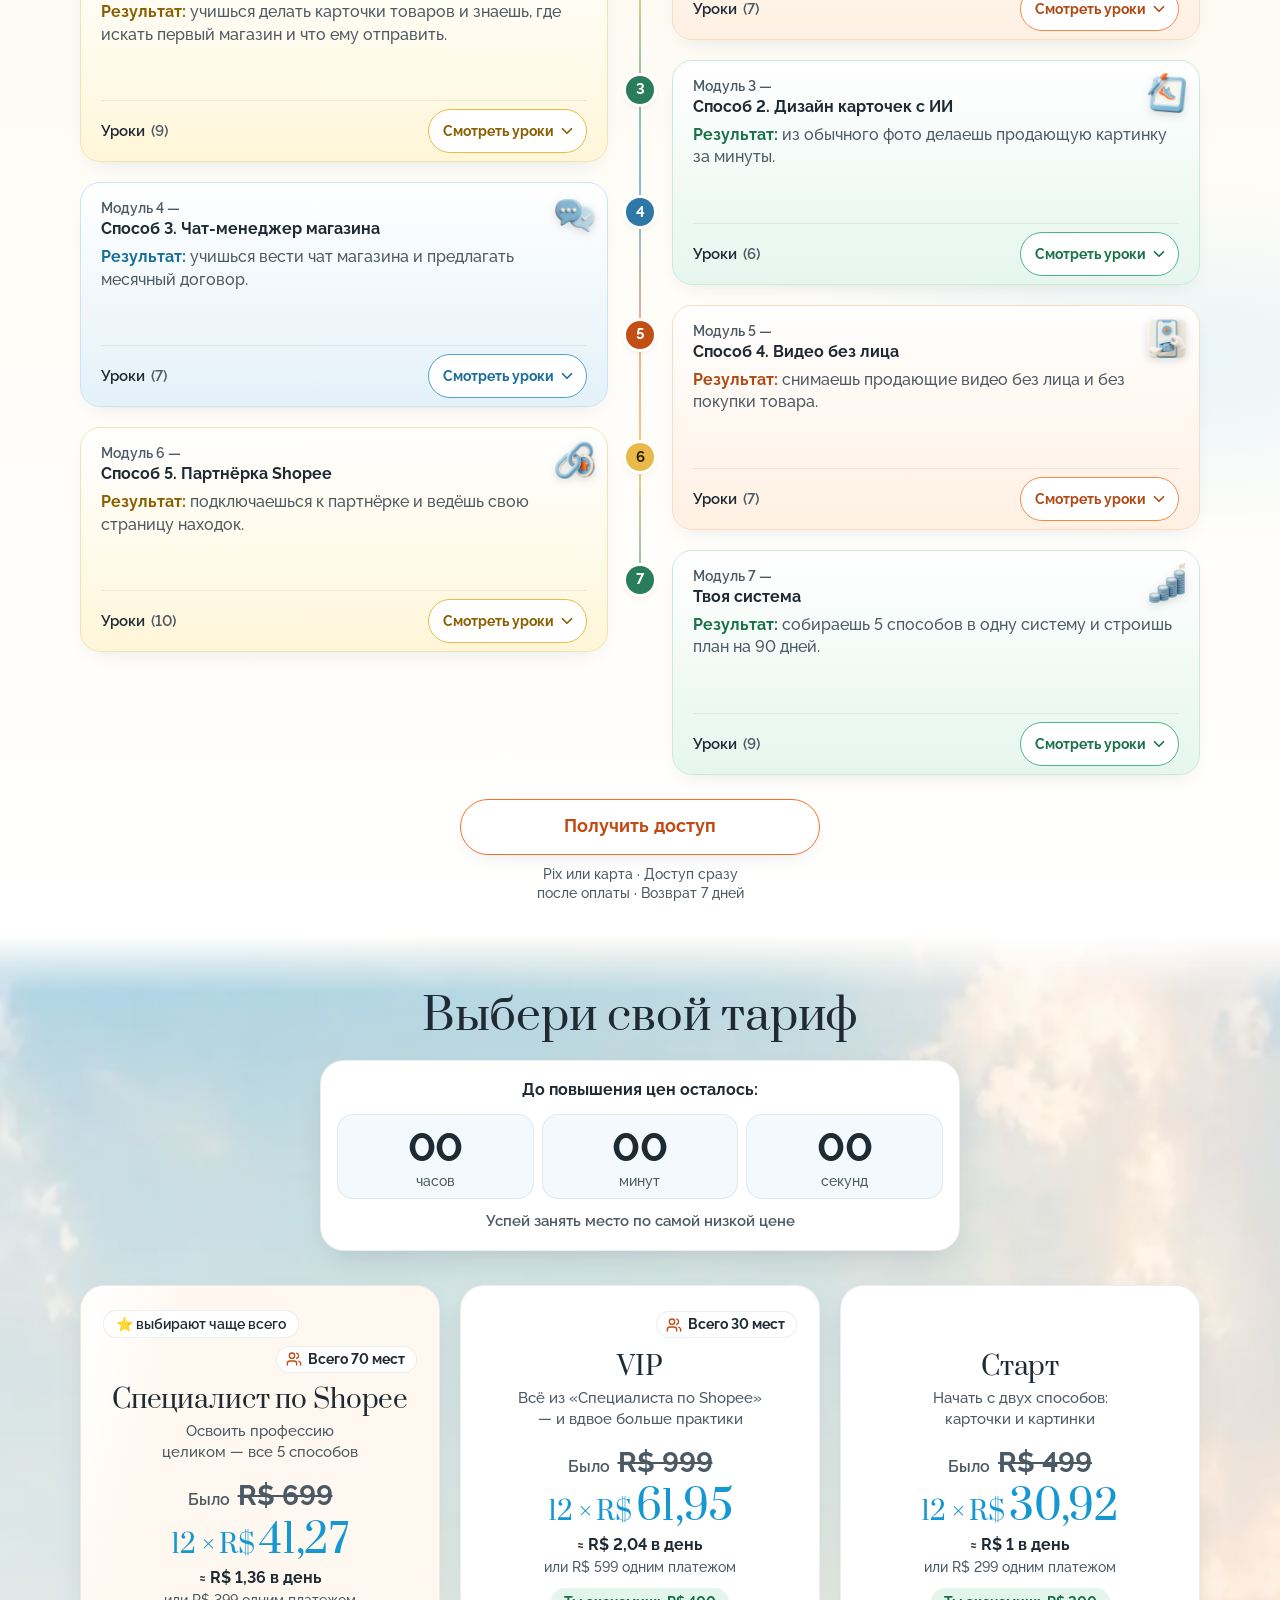
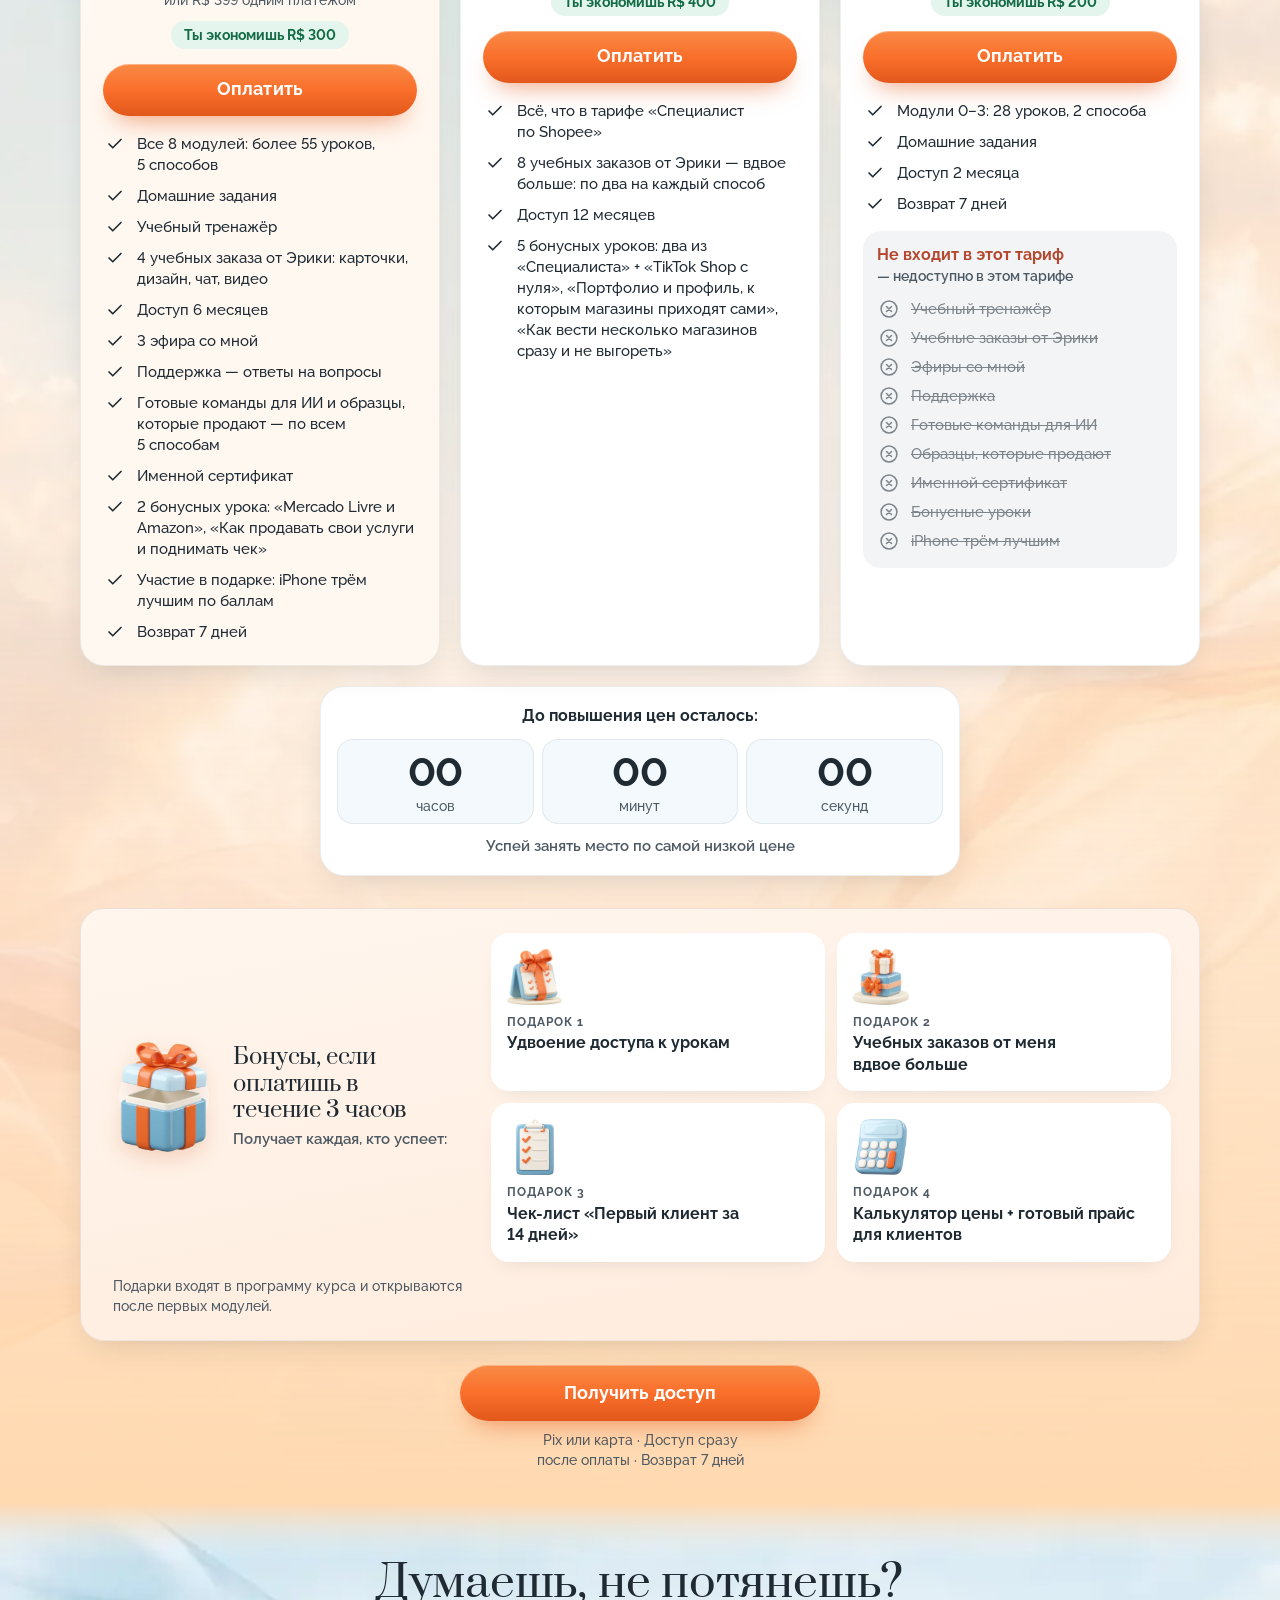
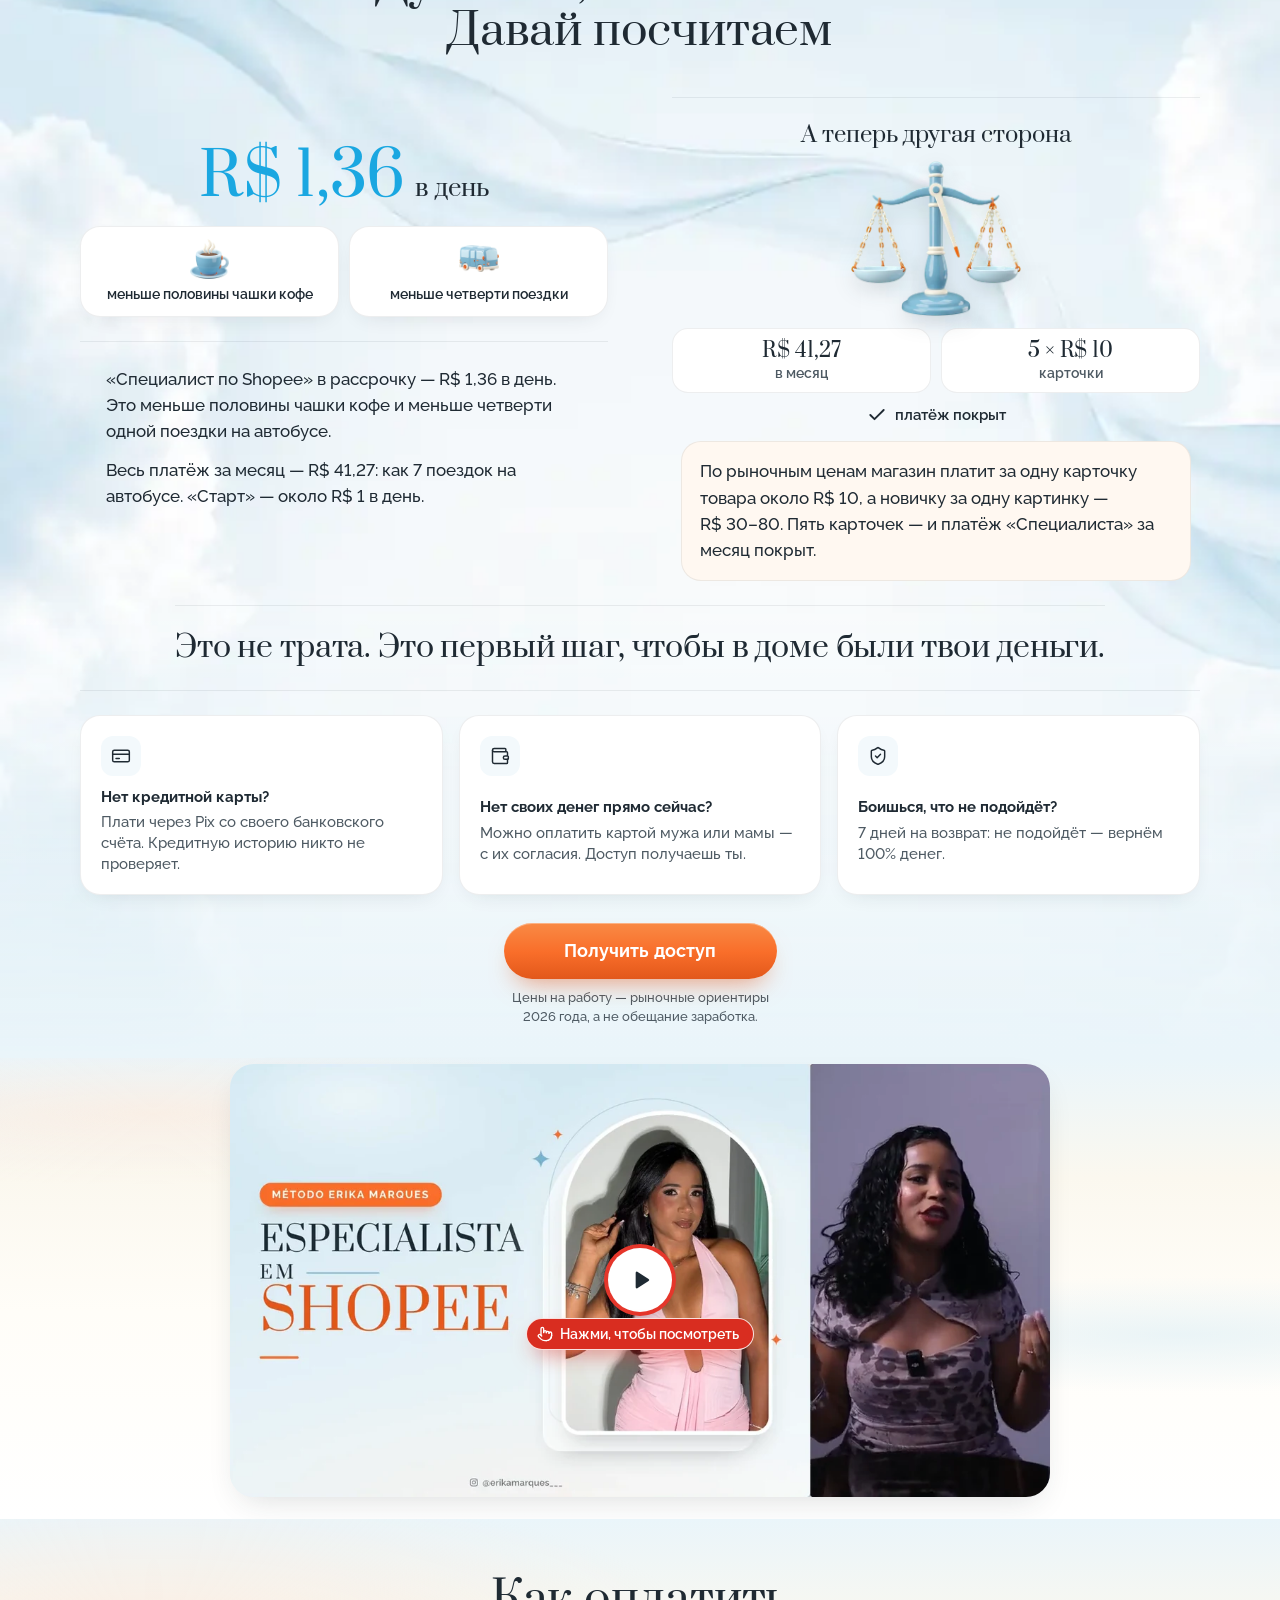
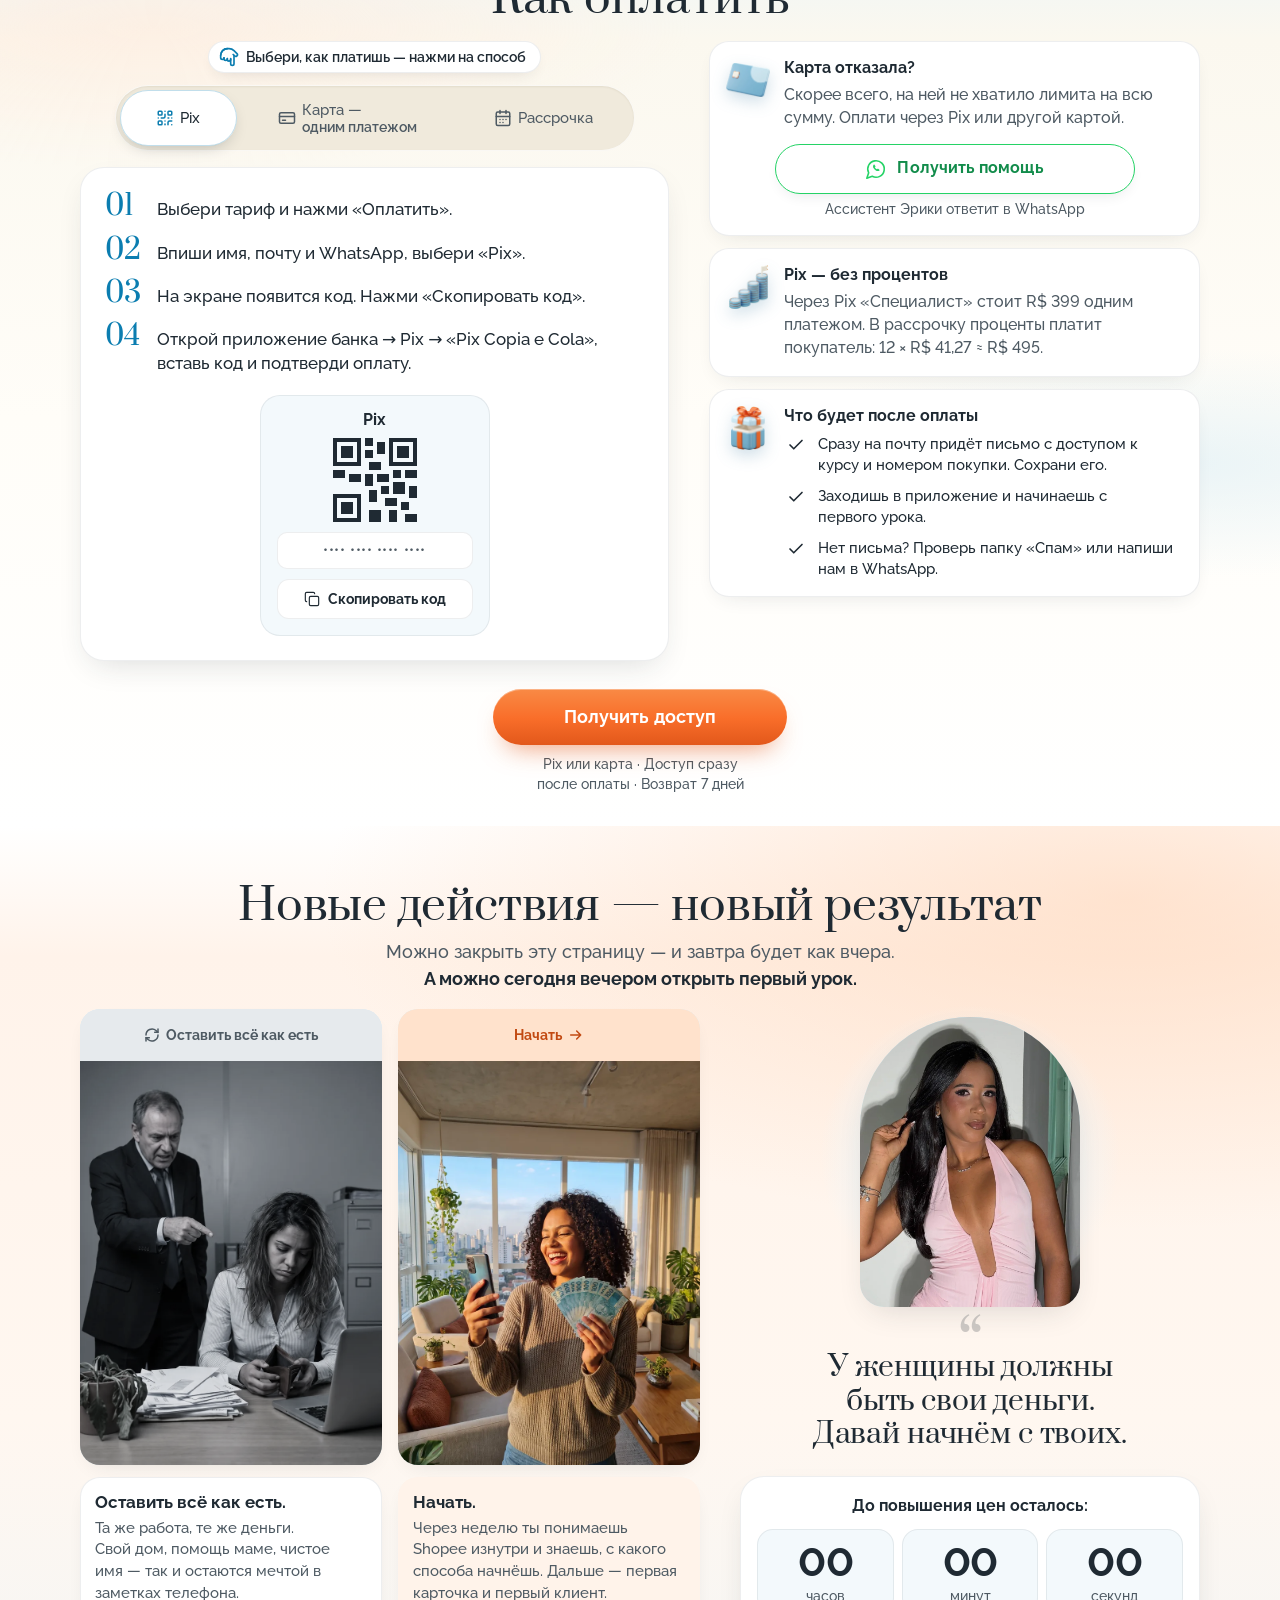
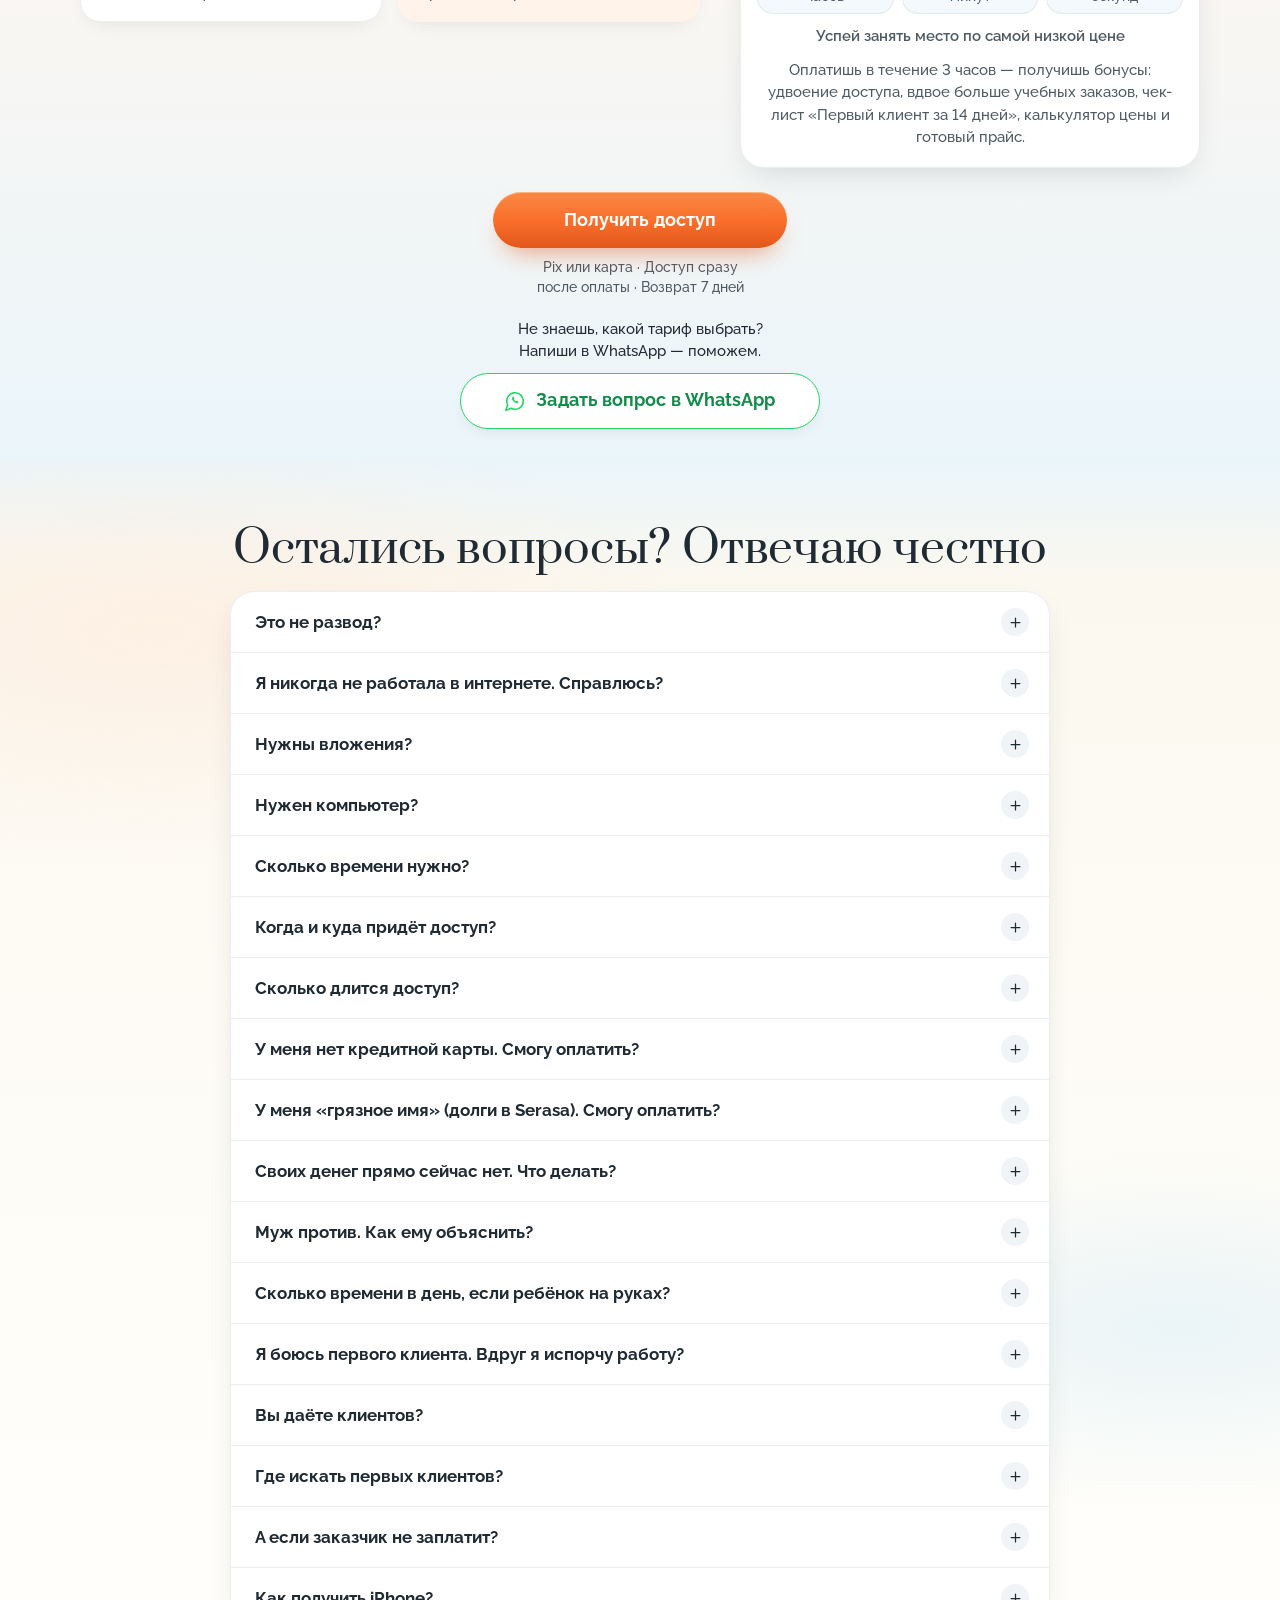
==== commit 9c00f782: "Продажи без закрытия 5–6.10: окно закрытия пустое, продажа идёт до 09.10 23:59 (Бразилиа) Co-Authore" ====
--- a/final/index.html
+++ b/final/index.html
@@ -15,8 +15,8 @@
   try { h.setAttribute('data-b2', new URLSearchParams(location.search).get('b2') === 'a' ? 'a' : 'faces'); } catch (e) { h.setAttribute('data-b2', 'faces'); }
   try { if ('IntersectionObserver' in window && !matchMedia('(prefers-reduced-motion: reduce)').matches) h.classList.add('js-rv'); } catch (e) { /* без появления */ }
 })(document.documentElement);</script>
-<link rel="stylesheet" href="assets/site.css?v=1006f">
-<link rel="stylesheet" href="assets/site-b.css?v=1006f">
+<link rel="stylesheet" href="assets/site.css?v=1006g">
+<link rel="stylesheet" href="assets/site-b.css?v=1006g">
 <!-- чат плана Б (корень, www, oferta., превью): до первого кадра прячем WhatsApp-кнопки, пока assets/chat.js не решит, чат это или запасная почта (emc-pre снимает chat.js; если он не загрузился — через 4 с) -->
 <script>(function(){var h=location.hostname;if(/^(www\.|oferta\.)?ericamarques\.com$/i.test(h)||/\.github\.io$/i.test(h)||/[?&]chat=(1|mock)(&|$)/.test(location.search)){var e=document.documentElement;e.className+=' emc-pre';setTimeout(function(){e.className=e.className.replace(/\bemc-pre\b/,'')},4000);}})();</script>
 <style>html.emc-pre #sticky-cta-wa,html.emc-pre #wa-pop,html.emc-pre #pb-wa{visibility:hidden}</style>
@@ -1037,8 +1037,8 @@
   </div>
 </div>
 
-<script src="assets/site.js?v=1006f" defer></script>
-<script src="assets/site-b.js?v=1006f" defer></script>
+<script src="assets/site.js?v=1006g" defer></script>
+<script src="assets/site-b.js?v=1006g" defer></script>
 <!-- Веб-чат ИИ-менеджера (план Б): только на oferta.* или с ?chat=1 / ?chat=mock (демо без бэкенда). Иначе ничего не грузится. -->
 <script>(function(){var h=location.hostname,m=/[?&]chat=(1|mock)(&|$)/.exec(location.search),host=/^(www\.|oferta\.)?ericamarques\.com$/i.test(h),prev=/\.github\.io$/i.test(h);if(!m&&!host&&!prev)return;window.__EMC_PREVIEW=!host;var v=19,d=document,l=d.createElement('link');l.rel='stylesheet';l.href='assets/chat.css?v='+v;d.head.appendChild(l);function s(f){var e=d.createElement('script');e.src='assets/'+f+'?v='+v;e.async=false;d.body.appendChild(e);}if(prev||(m&&m[1]==='mock'))s('chat-mock.js');s('chat.js');})();</script>
 </body>
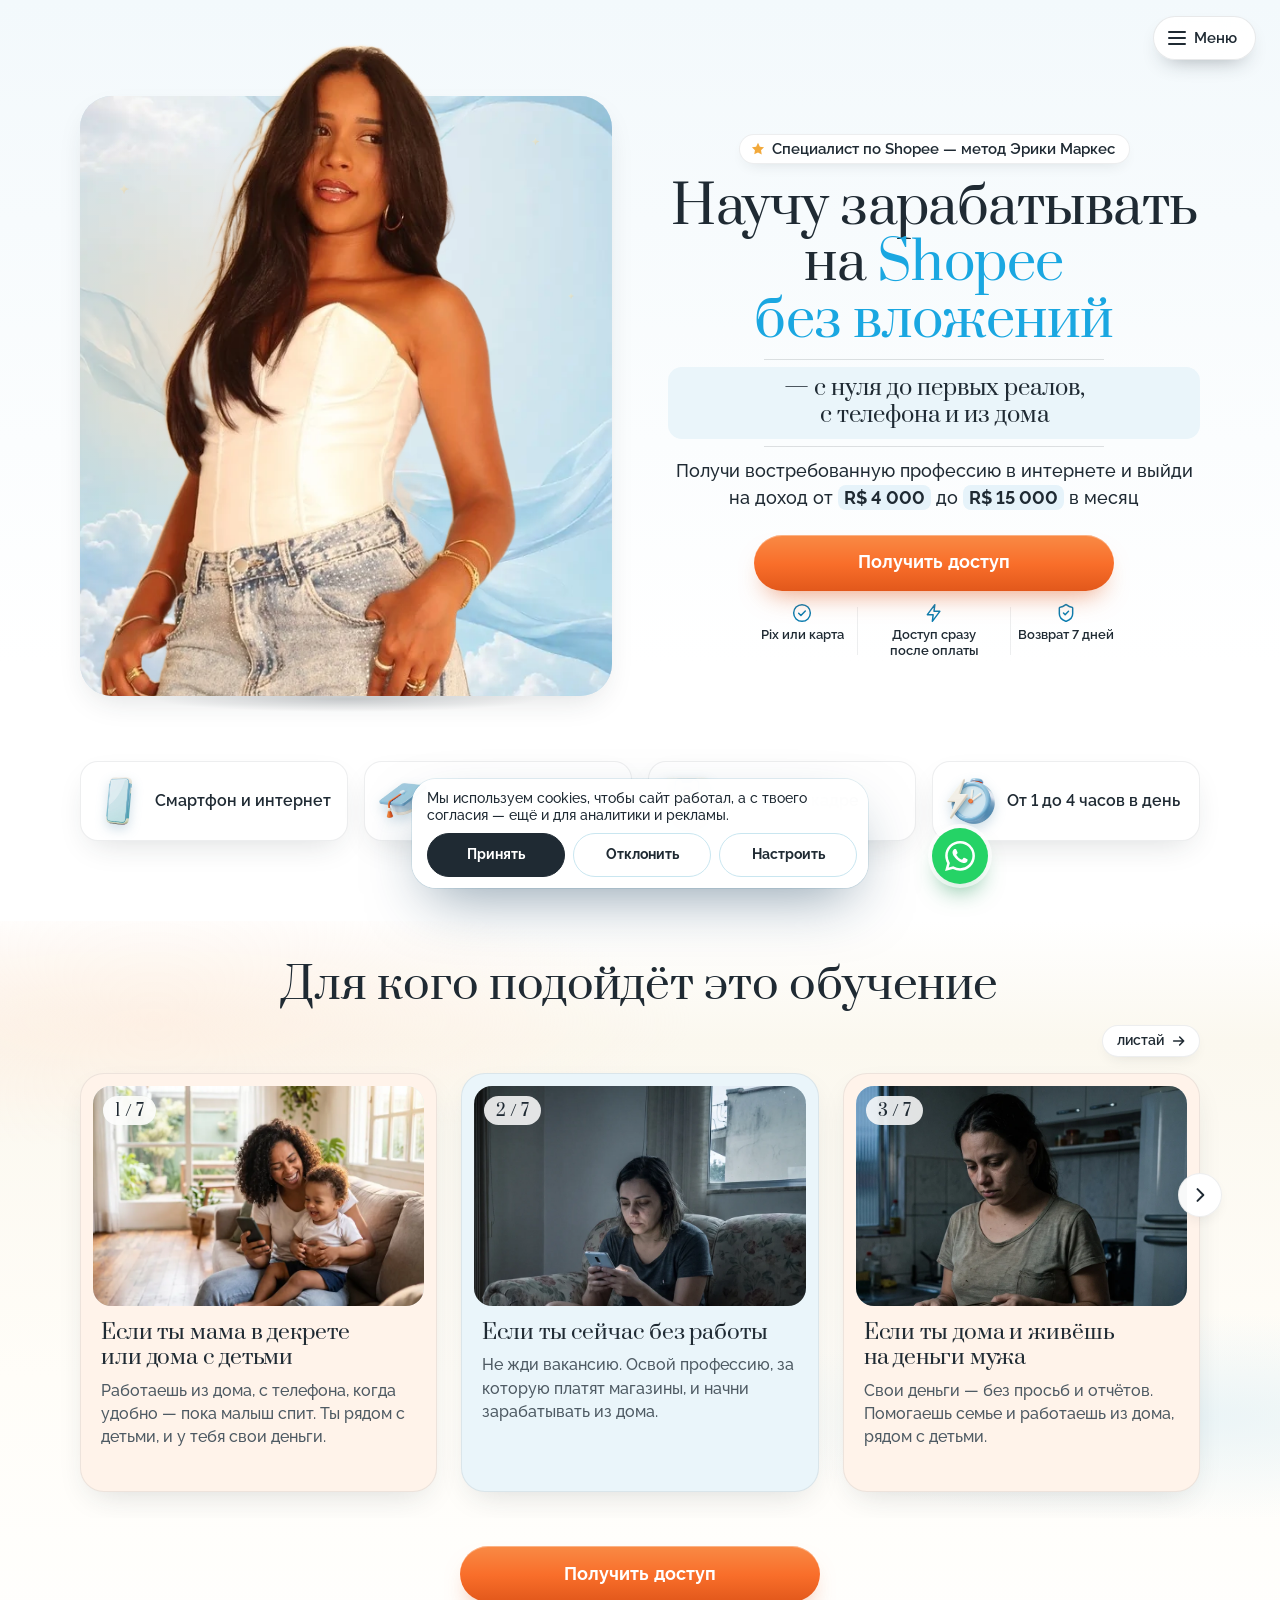
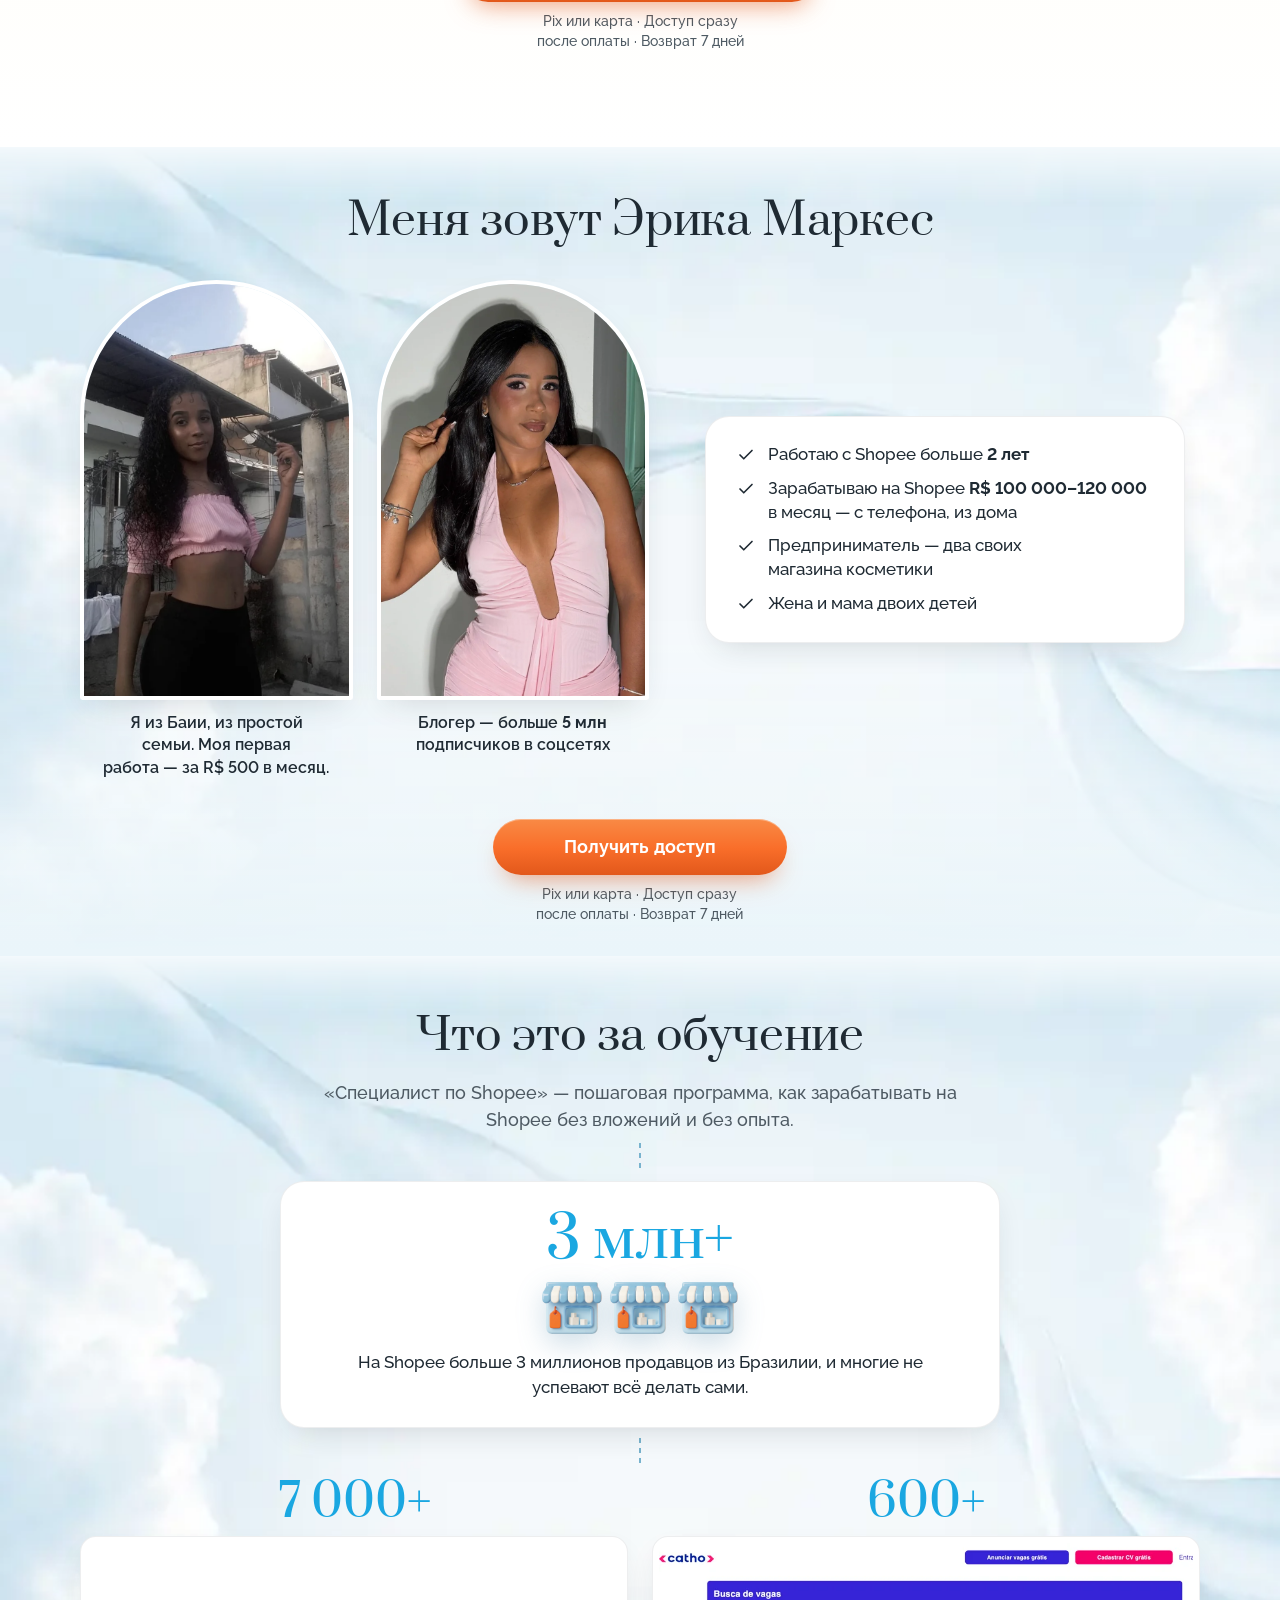
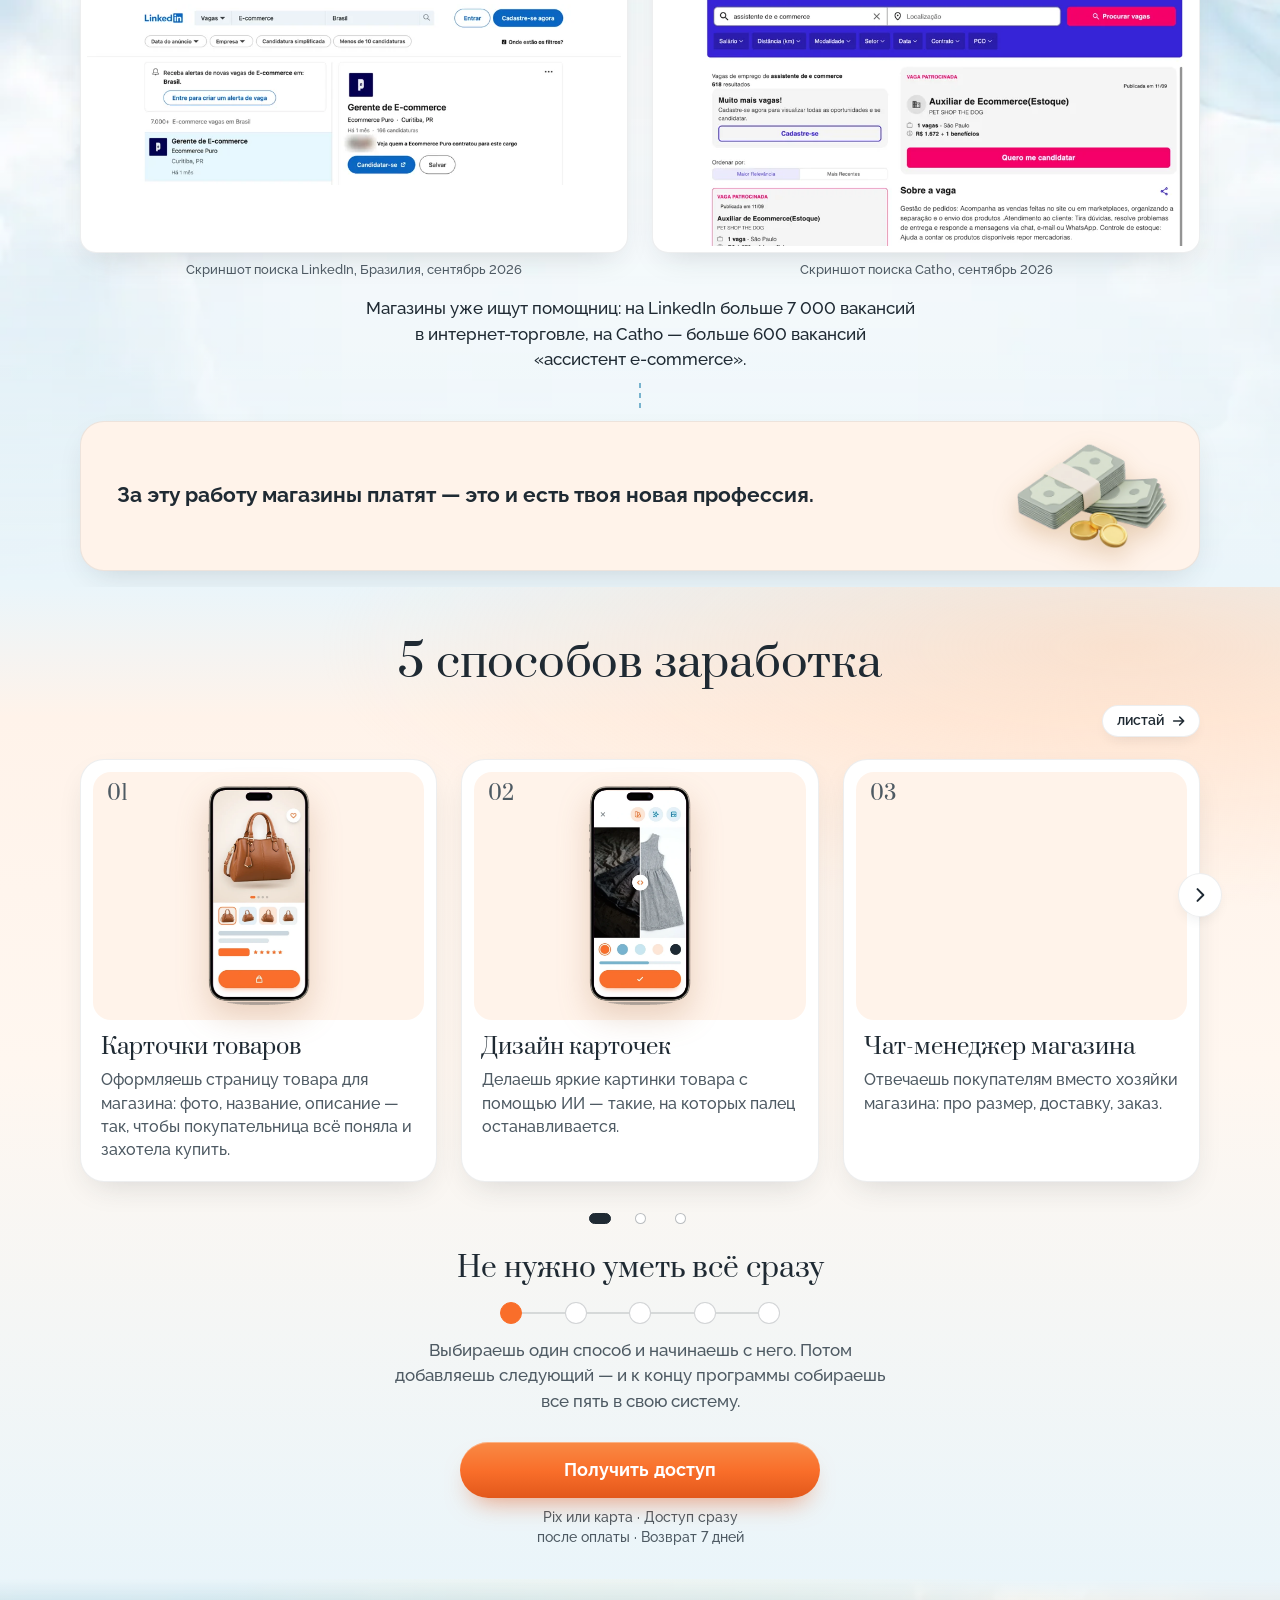
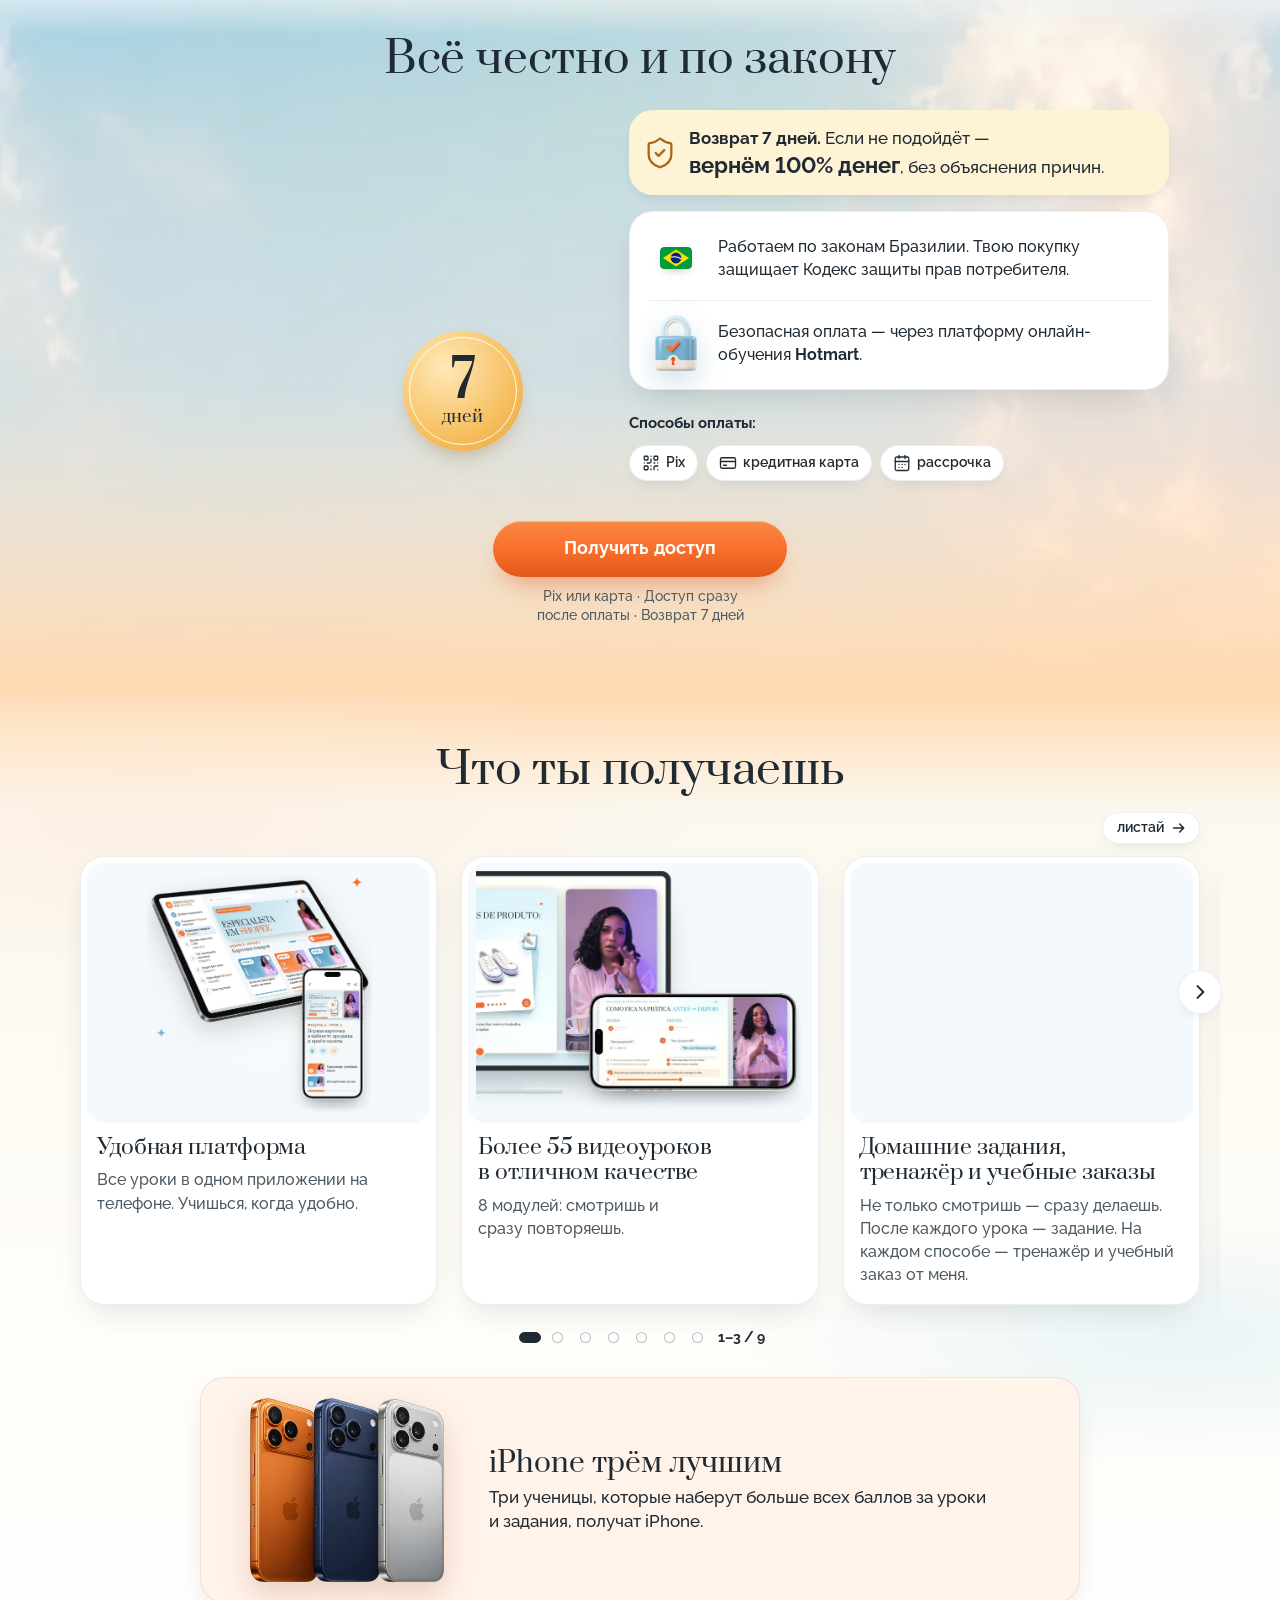
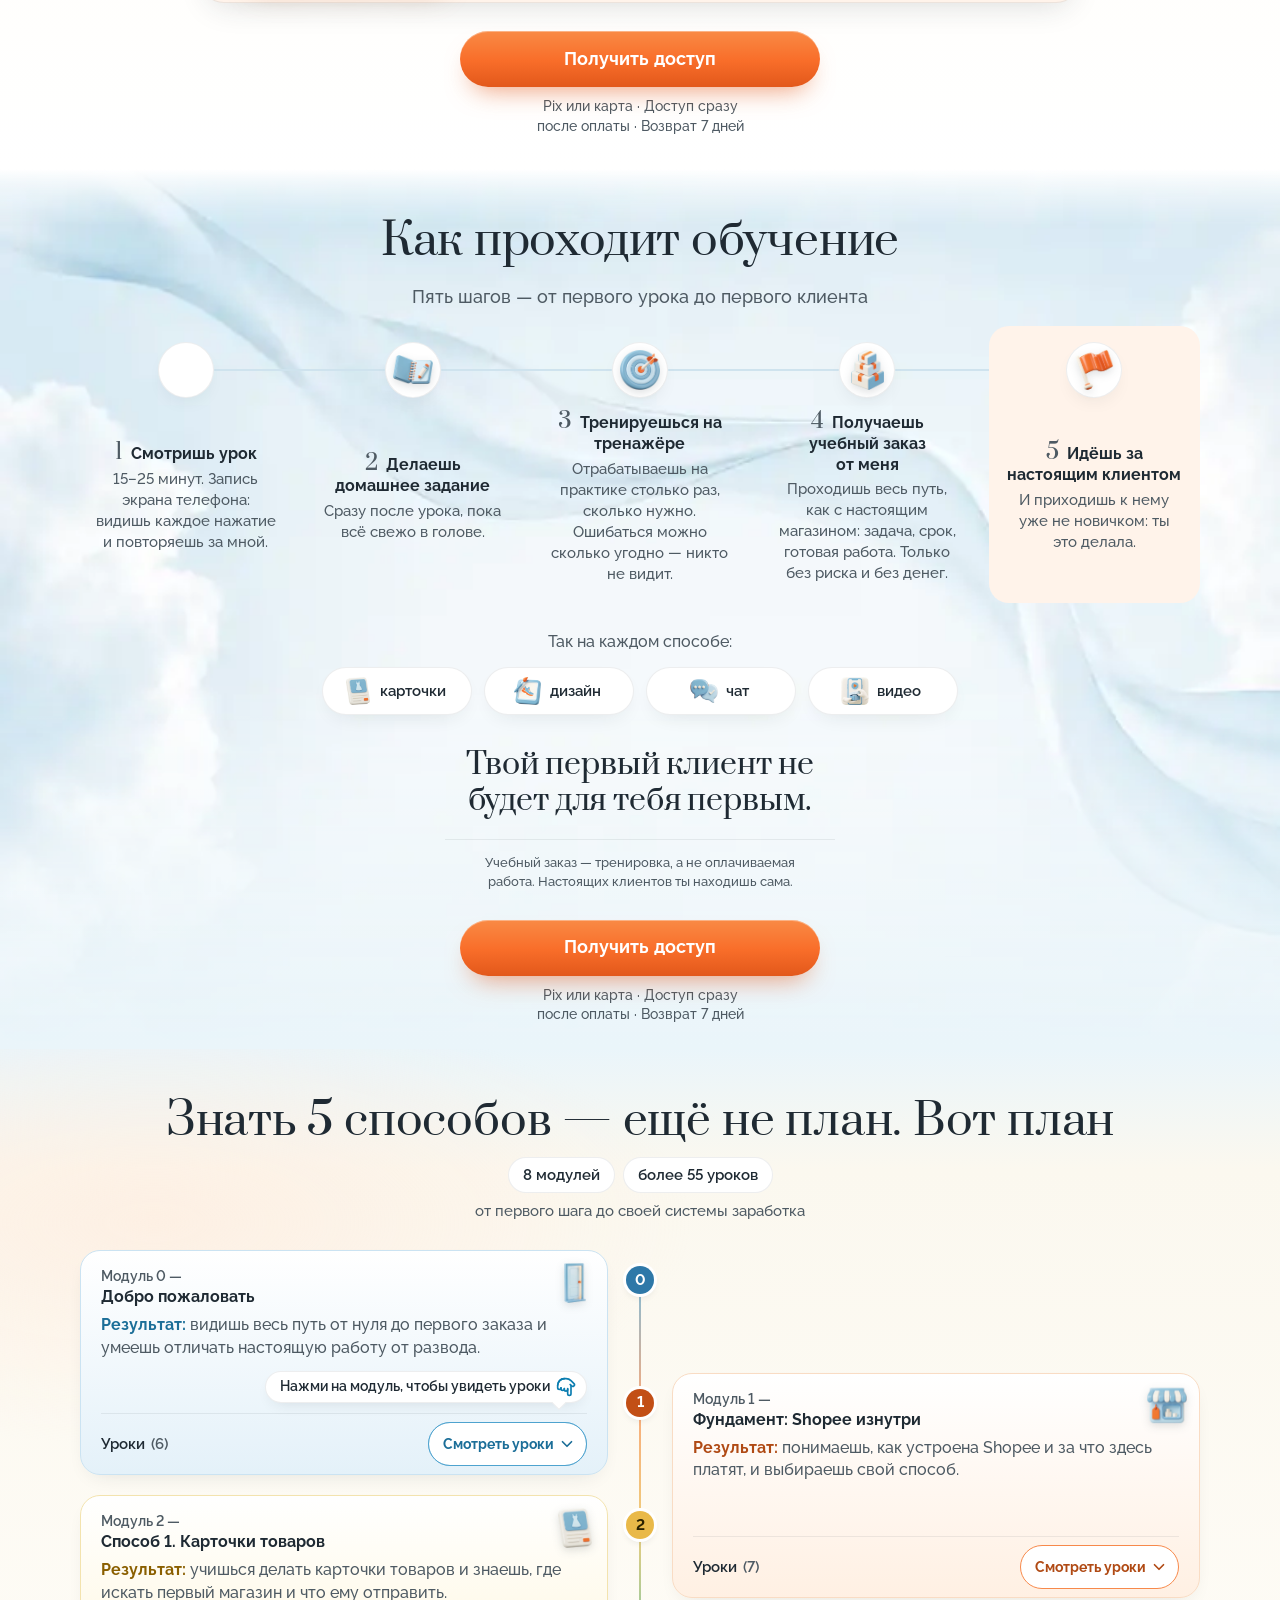
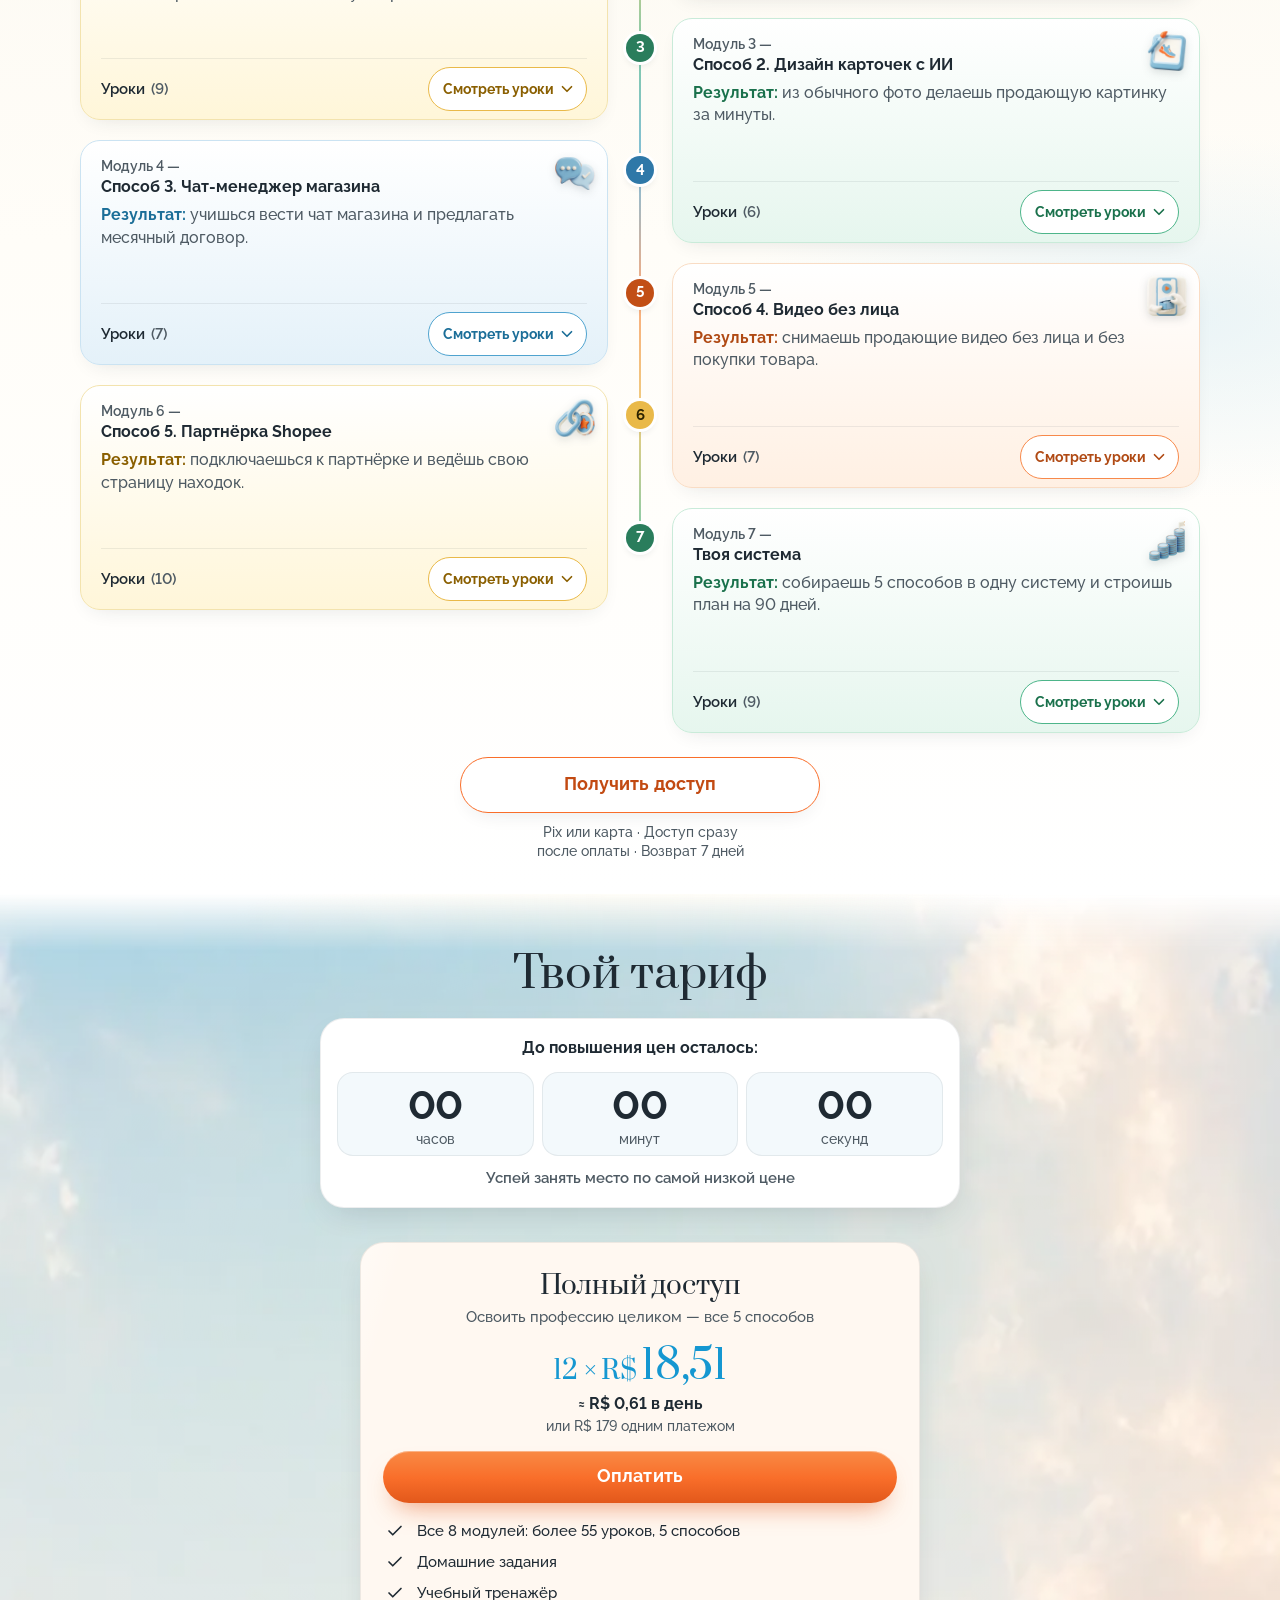
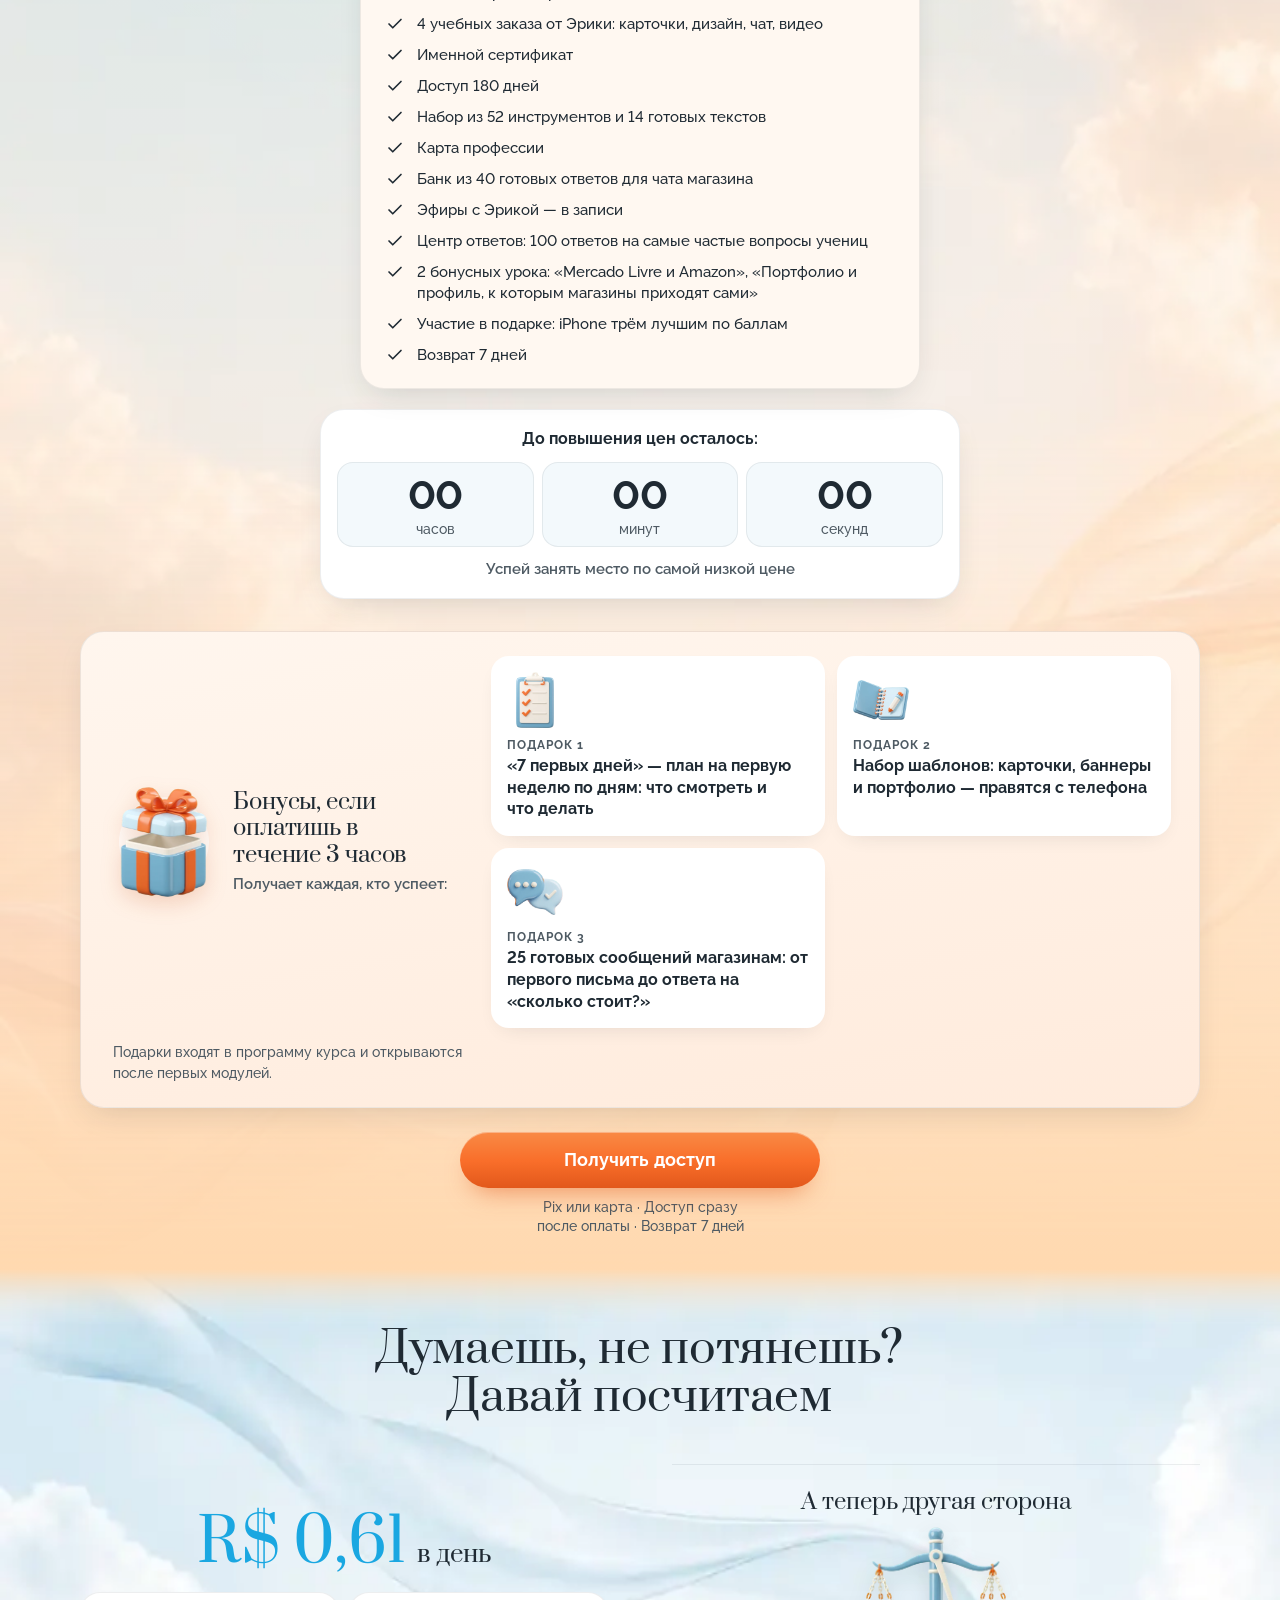
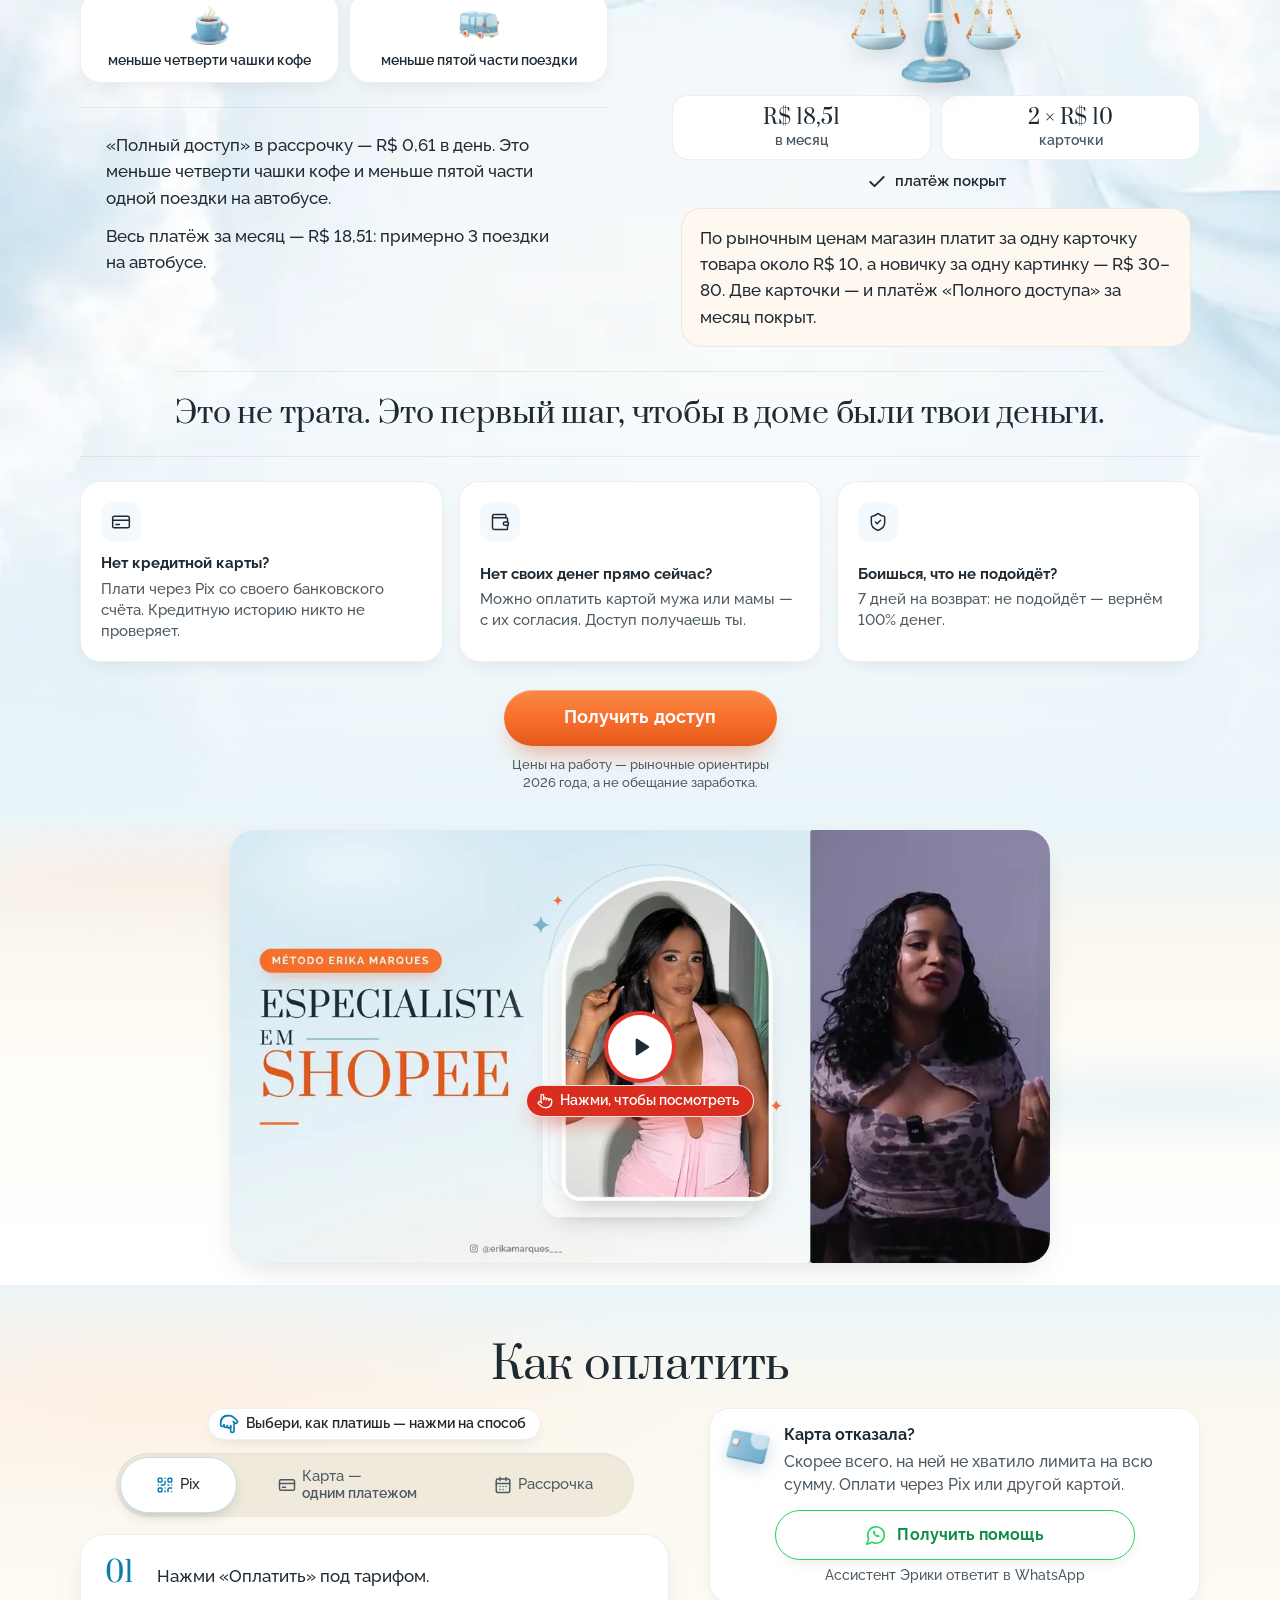
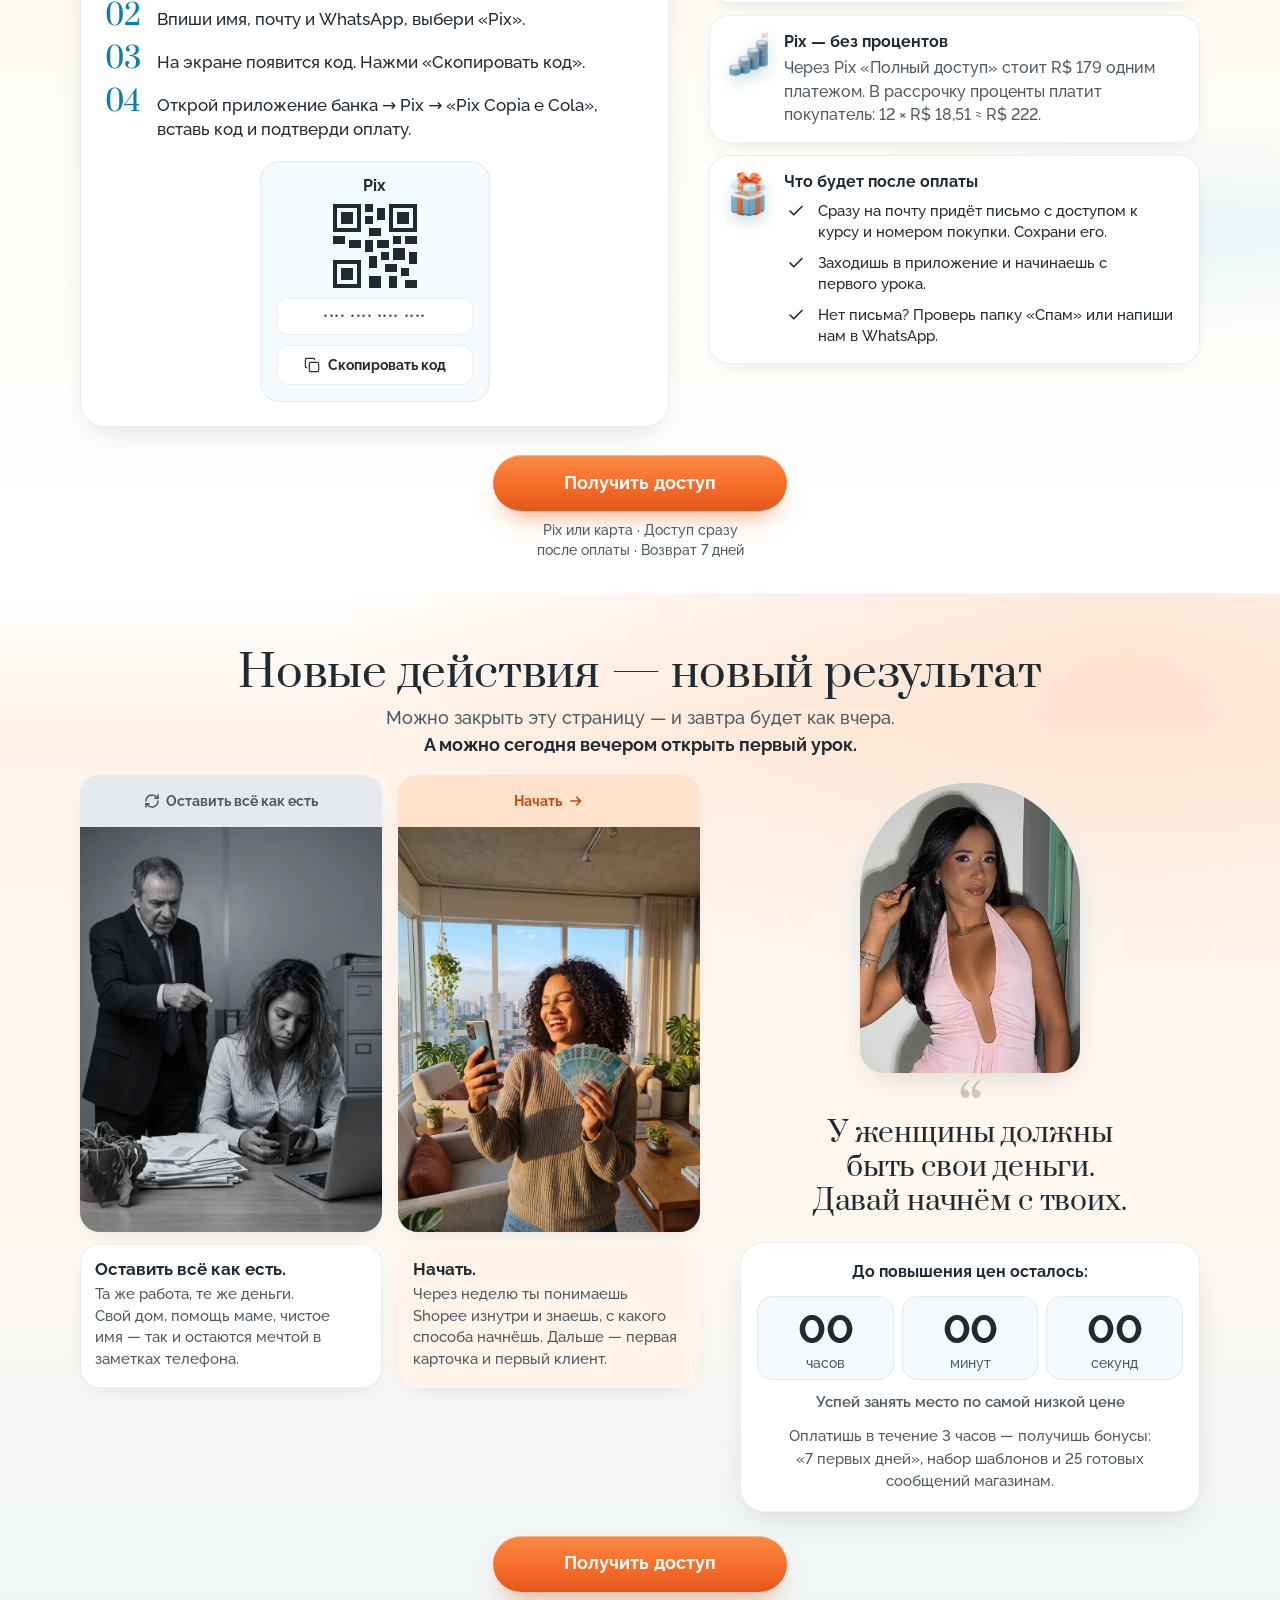
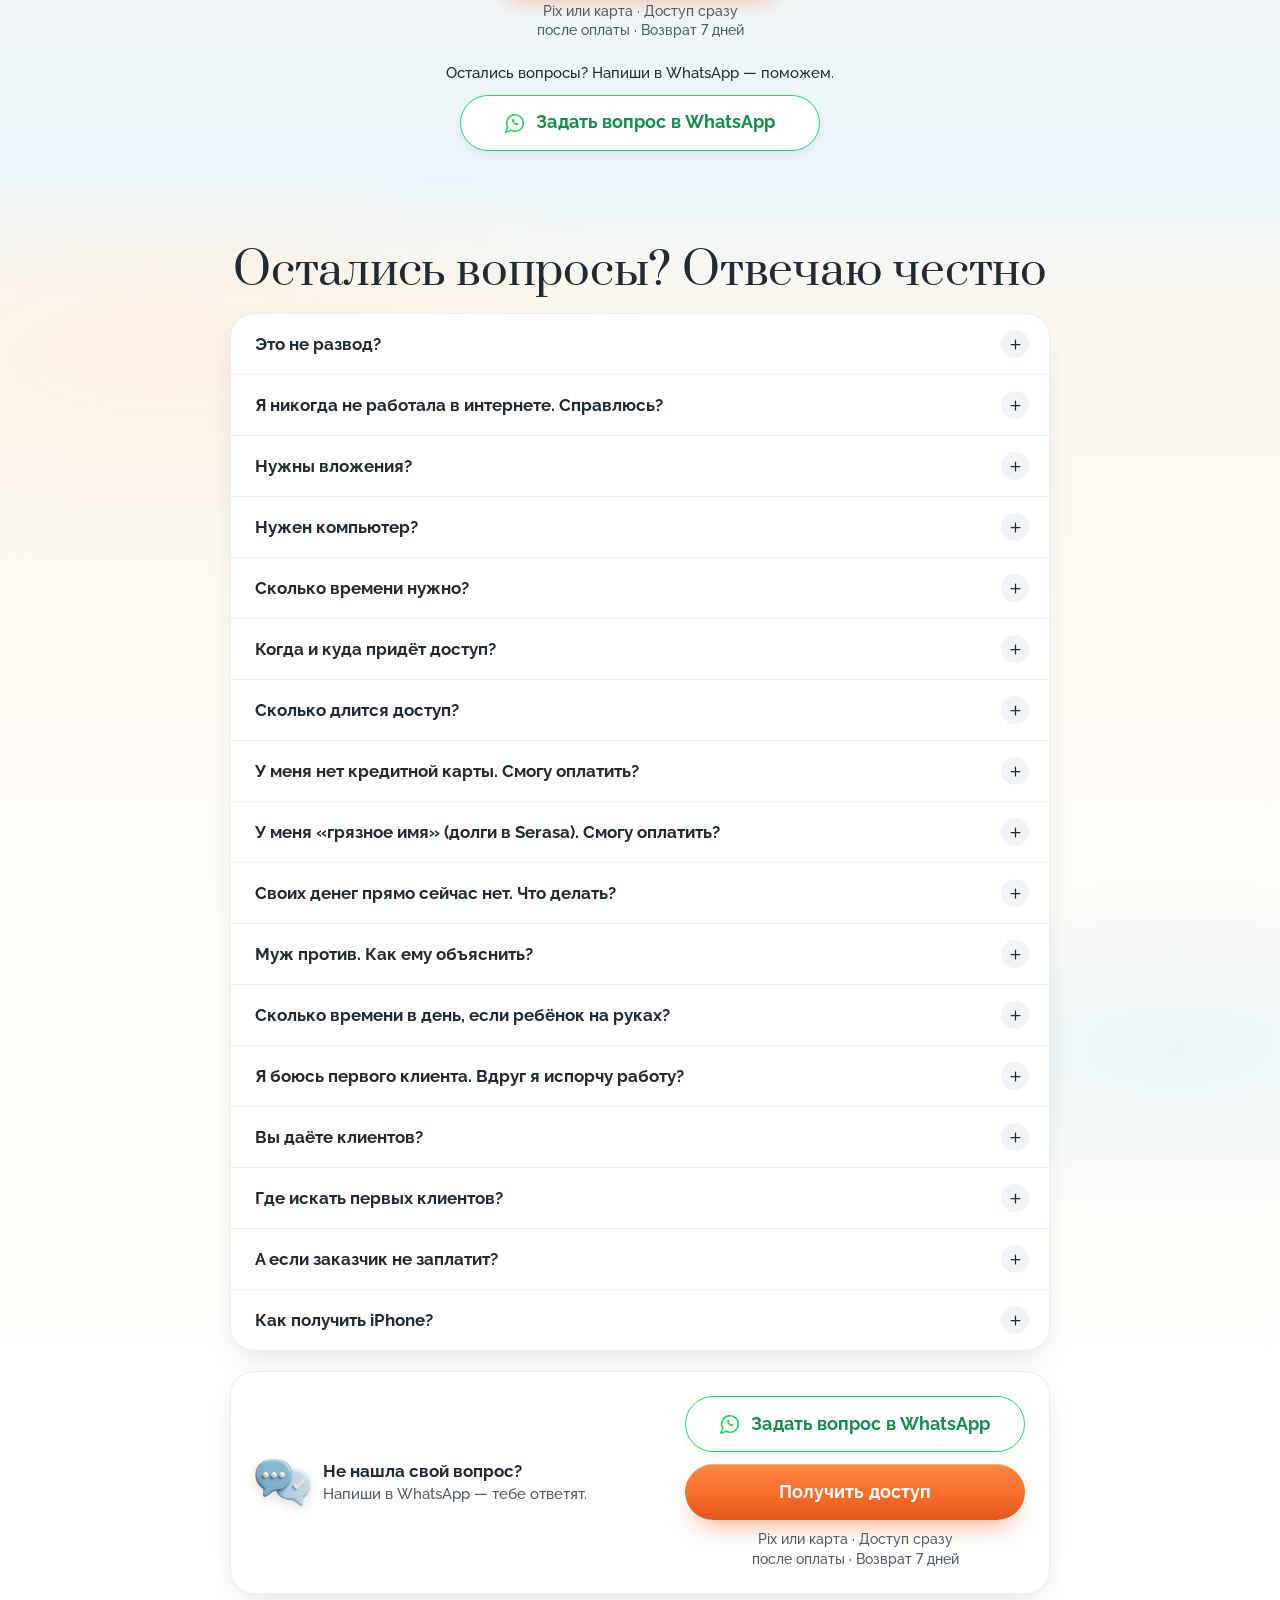
==== commit 7e016761: "Один тариф «Acesso Completo» (R$ 179) вместо трёх: карточка, бонусы, расчёт, FAQ; предпросмотр Co-Au" ====
--- a/final/index.html
+++ b/final/index.html
@@ -366,17 +366,17 @@
         </div>
       </article>
       <article class="carousel__card feat feat--live">
-        <div class="feat__media feat__media--art"><span class="feat__art feat__art--live" aria-hidden="true"><img src="assets/img/erika-live3.webp" width="522" height="652" alt="" loading="lazy" decoding="async"><span class="feat__rec"><i></i>LIVE</span></span></div>
+        <div class="feat__media feat__media--art"><span class="feat__art feat__art--live" aria-hidden="true"><img src="assets/img/erika-live3.webp" width="522" height="652" alt="" loading="lazy" decoding="async"><span class="feat__rec"><i></i>REC</span></span></div>
         <div class="feat__txt">
           <h3 class="feat__t">Эфиры со мной</h3>
-          <p class="feat__p">Отвечаю на твои вопросы вживую.</p>
+          <p class="feat__p">Эфиры с Эрикой — в записи.</p>
         </div>
       </article>
       <article class="carousel__card feat feat--ava">
         <div class="feat__media feat__media--art"><span class="feat__art feat__art--ava" aria-hidden="true"><span class="feat__face"><img src="assets/img/hero-erika-cut-hd.webp" width="1050" height="1400" alt="" loading="lazy" decoding="async"></span><span class="feat__bubble"><svg class="i"><use href="#i-chat"/></svg></span></span></div>
         <div class="feat__txt">
-          <h3 class="feat__t">Поддержка</h3>
-          <p class="feat__p">Застряла — задай вопрос, тебе ответят.</p>
+          <h3 class="feat__t">Центр ответов</h3>
+          <p class="feat__p">100 ответов на самые частые вопросы учениц.</p>
         </div>
       </article>
       <article class="carousel__card feat feat--cert">
@@ -401,18 +401,10 @@
           <details class="more" open>
             <summary>Какие уроки</summary>
             <div class="feat__bon">
-              <p class="feat__bt">В тарифе «Специалист» — 2 бонусных урока:</p>
+              <p class="feat__bt">2 бонусных урока:</p>
               <ul class="feat__bl">
                 <li>«Mercado Livre и Amazon»</li>
-                <li>«Как продавать свои услуги и поднимать чек»</li>
-              </ul>
-              <p class="feat__bt">В тарифе VIP — 5 бонусных уроков:</p>
-              <ul class="feat__bl">
-                <li>«Mercado Livre и Amazon»</li>
-                <li>«Как продавать свои услуги и поднимать чек»</li>
-                <li>«TikTok Shop с нуля»</li>
                 <li>«Портфолио и профиль, к которым магазины приходят сами»</li>
-                <li>«Как вести несколько магазинов сразу и не выгореть»</li>
               </ul>
             </div>
           </details>
@@ -628,7 +620,7 @@
      таймера страницы (здесь и в блоке 10); плитки часы : минуты : секунды, стартовые 24:00:00 до запуска скрипта;
      подарков три (чек-лист, калькулятор цены, готовый прайс) -->
 <section id="tariffs" class="blk bg-golden" aria-labelledby="tariffs-title">
-  <h2 class="blk__title" id="tariffs-title">Выбери свой тариф</h2>
+  <h2 class="blk__title" id="tariffs-title">Твой тариф</h2>
   <div class="t8-deal">
     <p class="t8-deal__line">До повышения цен осталось:</p>
     <div class="cd t8-pcd" data-price-timer role="timer">
@@ -638,86 +630,34 @@
     </div>
     <p class="t8-deal__note">Успей занять место по самой низкой цене</p>
   </div>
-  <div class="t8">
+  <div class="t8 t8--single">
+      <!-- 12.10 (Никита, правка Кати через Лизу): один тариф «Acesso Completo» вместо Старт / Специалист / VIP. Цена 179 — оффер Hotmart 0u0bfaqt («Oferta promocional»);
+           id кнопки оставлен btn-pay-specialist, чтобы счётчики и чат не пересобирать (в таблице это колонка «Especialista») -->
       <article class="t8-card t8-card--best" id="plan-best" aria-labelledby="plan-best-name">
-        <div class="t8-top"><span class="t8-badge">⭐ выбирают чаще всего</span> <p class="t8-seats"><svg class="i" aria-hidden="true"><use href="#bi-users"/></svg>Всего 70 мест</p></div>
-        <h3 class="t8-name" id="plan-best-name">Специалист по Shopee</h3>
+        <h3 class="t8-name" id="plan-best-name">Полный доступ</h3>
         <p class="t8-sub">Освоить профессию целиком — все 5 способов</p>
         <div class="t8-price">
-          <p class="t8-was"><span class="t8-was__l">Было</span> <s>R$&nbsp;699</s></p>
-          <p class="t8-inst"><span class="t8-inst__x">12 ×</span> <span class="t8-inst__cur">R$</span>&nbsp;<span class="t8-inst__sum">41,27</span></p>
-          <p class="t8-day">≈ R$&nbsp;1,36 в день</p>
-          <p class="t8-full">или R$&nbsp;399 одним платежом</p>
-          <p class="t8-save">Ты экономишь R$&nbsp;300</p>
-        </div>
-        <a class="btn t8-pay" id="btn-pay-specialist" href="https://go.hotmart.com/U107829757Q?ap=227b" rel="noopener" data-cta>Оплатить</a>
+          <p class="t8-inst"><span class="t8-inst__x">12 ×</span> <span class="t8-inst__cur">R$</span>&nbsp;<span class="t8-inst__sum">18,51</span></p>
+          <p class="t8-day">≈ R$&nbsp;0,61 в день</p>
+          <p class="t8-full">или R$&nbsp;179 одним платежом</p>
+        </div>
+        <a class="btn t8-pay" id="btn-pay-specialist" href="https://pay.hotmart.com/T107775226D?off=0u0bfaqt" rel="noopener" data-cta>Оплатить</a>
         <ul class="t8-list list-check">
           <li>Все 8 модулей: более 55 уроков, 5 способов</li>
           <li>Домашние задания</li>
           <li>Учебный тренажёр</li>
           <li>4 учебных заказа от Эрики: карточки, дизайн, чат, видео</li>
-          <li>Доступ 6 месяцев</li>
-          <li>3 эфира со мной</li>
-
-            <li>Поддержка — ответы на вопросы</li>
-            <li>Готовые команды для ИИ и образцы, которые продают — по всем 5 способам</li>
-            <li>Именной сертификат</li>
-            <li>2 бонусных урока: «Mercado Livre и Amazon», «Как продавать свои услуги и поднимать чек»</li>
-            <li>Участие в подарке: iPhone трём лучшим по баллам</li>
-            <li>Возврат 7 дней</li>
-        </ul>
-      </article>
-      <article class="t8-card" id="plan-vip" aria-labelledby="plan-vip-name">
-        <div class="t8-top"><p class="t8-seats"><svg class="i" aria-hidden="true"><use href="#bi-users"/></svg>Всего 30 мест</p></div>
-        <h3 class="t8-name" id="plan-vip-name">VIP</h3>
-        <p class="t8-sub">Всё из «Специалиста по Shopee» — и вдвое больше практики</p>
-        <div class="t8-price">
-          <p class="t8-was"><span class="t8-was__l">Было</span> <s>R$&nbsp;999</s></p>
-          <p class="t8-inst"><span class="t8-inst__x">12 ×</span> <span class="t8-inst__cur">R$</span>&nbsp;<span class="t8-inst__sum">61,95</span></p>
-          <p class="t8-day">≈ R$&nbsp;2,04 в день</p>
-          <p class="t8-full">или R$&nbsp;599 одним платежом</p>
-          <p class="t8-save">Ты экономишь R$&nbsp;400</p>
-        </div>
-        <a class="btn t8-pay" id="btn-pay-vip" href="https://go.hotmart.com/U107829757Q?ap=51de" rel="noopener" data-cta>Оплатить</a>
-        <ul class="t8-list list-check">
-          <li>Всё, что в тарифе «Специалист по Shopee»</li>
-          <li>8 учебных заказов от Эрики — вдвое больше: по два на каждый способ</li>
-          <li>Доступ 12 месяцев</li>
-          <li>5 бонусных уроков: два из «Специалиста» + «TikTok Shop с нуля», «Портфолио и профиль, к которым магазины приходят сами», «Как вести несколько магазинов сразу и не выгореть»</li>
-        </ul>
-      </article>
-      <article class="t8-card" id="plan-start" aria-labelledby="plan-start-name">
-        <h3 class="t8-name" id="plan-start-name">Старт</h3>
-        <p class="t8-sub">Начать с двух способов: карточки и картинки</p>
-        <div class="t8-price">
-          <p class="t8-was"><span class="t8-was__l">Было</span> <s>R$&nbsp;499</s></p>
-          <p class="t8-inst"><span class="t8-inst__x">12 ×</span> <span class="t8-inst__cur">R$</span>&nbsp;<span class="t8-inst__sum">30,92</span></p>
-          <p class="t8-day">≈ R$&nbsp;1 в день</p>
-          <p class="t8-full">или R$&nbsp;299 одним платежом</p>
-          <p class="t8-save">Ты экономишь R$&nbsp;200</p>
-        </div>
-        <a class="btn t8-pay" id="btn-pay-start" href="https://go.hotmart.com/U107829757Q?ap=25dd" rel="noopener" data-cta>Оплатить</a>
-        <ul class="t8-list list-check">
-          <li>Модули 0–3: 28 уроков, 2 способа</li>
-          <li>Домашние задания</li>
-          <li>Доступ 2 месяца</li>
+          <li>Именной сертификат</li>
+          <li>Доступ 180 дней</li>
+          <li>Набор из 52 инструментов и 14 готовых текстов</li>
+          <li>Карта профессии</li>
+          <li>Банк из 40 готовых ответов для чата магазина</li>
+          <li>Эфиры с Эрикой — в записи</li>
+          <li>Центр ответов: 100 ответов на самые частые вопросы учениц</li>
+          <li>2 бонусных урока: «Mercado Livre и Amazon», «Портфолио и профиль, к которым магазины приходят сами»</li>
+          <li>Участие в подарке: iPhone трём лучшим по баллам</li>
           <li>Возврат 7 дней</li>
         </ul>
-        <div class="t8-off">
-          <p class="t8-off__h">Не входит в этот тариф</p>
-          <p class="t8-offnote">— недоступно в этом тарифе</p>
-          <ul class="t8-off__list">
-            <li>Учебный тренажёр</li>
-            <li>Учебные заказы от Эрики</li>
-            <li>Эфиры со мной</li>
-            <li>Поддержка</li>
-            <li>Готовые команды для ИИ</li>
-            <li>Образцы, которые продают</li>
-            <li>Именной сертификат</li>
-            <li>Бонусные уроки</li>
-            <li>iPhone трём лучшим</li>
-          </ul>
-        </div>
       </article>
   </div>
   <div class="t8-deal t8-deal--end">
@@ -738,10 +678,9 @@
       </div>
     </div>
     <ul class="t8-bonus__list">
-      <li class="t8-bonus__item"><img class="t8-bonus__ico" src="assets/3d/gift-access.webp" alt="" width="56" height="56" loading="lazy" decoding="async"><div><span class="t8-bonus__n" aria-hidden="true">Подарок 1</span><p class="t8-bonus__name">Удвоение доступа к урокам</p></div></li>
-      <li class="t8-bonus__item"><img class="t8-bonus__ico" src="assets/3d/gift-orders.webp" alt="" width="56" height="56" loading="lazy" decoding="async"><div><span class="t8-bonus__n" aria-hidden="true">Подарок 2</span><p class="t8-bonus__name">Учебных заказов от меня вдвое больше</p></div></li>
-      <li class="t8-bonus__item"><img class="t8-bonus__ico" src="assets/3d/clipboard.webp" alt="" width="56" height="56" loading="lazy" decoding="async"><div><span class="t8-bonus__n" aria-hidden="true">Подарок 3</span><p class="t8-bonus__name">Чек-лист «Первый клиент за 14 дней»</p></div></li>
-      <li class="t8-bonus__item"><img class="t8-bonus__ico" src="assets/3d/calculator.webp" alt="" width="56" height="56" loading="lazy" decoding="async"><div><span class="t8-bonus__n" aria-hidden="true">Подарок 4</span><p class="t8-bonus__name">Калькулятор цены + готовый прайс для клиентов</p></div></li>
+      <li class="t8-bonus__item"><img class="t8-bonus__ico" src="assets/3d/clipboard.webp" alt="" width="56" height="56" loading="lazy" decoding="async"><div><span class="t8-bonus__n" aria-hidden="true">Подарок 1</span><p class="t8-bonus__name">«7 первых дней» — план на первую неделю по дням: что смотреть и что делать</p></div></li>
+      <li class="t8-bonus__item"><img class="t8-bonus__ico" src="assets/3d/notebook.webp" alt="" width="56" height="56" loading="lazy" decoding="async"><div><span class="t8-bonus__n" aria-hidden="true">Подарок 2</span><p class="t8-bonus__name">Набор шаблонов: карточки, баннеры и портфолио — правятся с телефона</p></div></li>
+      <li class="t8-bonus__item"><img class="t8-bonus__ico" src="assets/3d/A18.webp" alt="" width="56" height="56" loading="lazy" decoding="async"><div><span class="t8-bonus__n" aria-hidden="true">Подарок 3</span><p class="t8-bonus__name">25 готовых сообщений магазинам: от первого письма до ответа на «сколько стоит?»</p></div></li>
     </ul>
     <p class="t8-bonus__note">Подарки входят в программу курса и открываются после первых модулей.</p>
   </div>
@@ -755,7 +694,7 @@
     <span class="pb-wa__ic" aria-hidden="true"><svg class="i" aria-hidden="true" focusable="false"><use href="#i-wa"/></svg></span>
     <div class="pb-wa__txt">
       <h2 class="pb-wa__t" id="pb-wa-t">Напиши мне в&nbsp;WhatsApp</h2>
-      <p class="pb-wa__p">Отвечу на вопросы и подскажу, какой тариф выбрать.</p>
+      <p class="pb-wa__p">Отвечу на вопросы и подскажу, подойдёт ли тебе обучение.</p>
     </div>
     <a class="btn btn--wa pb-wa__btn" id="pb-wa-btn" href="https://wa.me/557187627227?text=Ol%C3%A1%21%20Vim%20do%20site%20do%20curso%20e%20tenho%20uma%20d%C3%BAvida." target="_blank" rel="noopener"><svg class="i" aria-hidden="true" focusable="false"><use href="#i-wa"/></svg>Написать в WhatsApp</a>
   </div>
@@ -767,15 +706,15 @@
 <section id="b8a" class="blk bg-section" aria-labelledby="b8a-title">
   <h2 class="blk__title" id="b8a-title">Думаешь, не потянешь? <span class="b8a-az">Давай посчитаем</span></h2>
   <div class="b8a-g b8a-g--day">
-  <div class="b8a-day" aria-hidden="true"><span class="b8a-day__sum">R$&nbsp;1,36</span><span class="b8a-day__unit">в день</span></div>
+  <div class="b8a-day" aria-hidden="true"><span class="b8a-day__sum">R$&nbsp;0,61</span><span class="b8a-day__unit">в день</span></div>
   <div class="b8a-cmp" aria-hidden="true">
-    <div class="b8a-cmp__i"><img class="b8a-cmp__obj" src="assets/3d/coffee.webp" alt="" width="40" height="40" loading="lazy" decoding="async"><span>меньше половины чашки кофе</span></div>
-    <div class="b8a-cmp__i"><img class="b8a-cmp__obj" src="assets/3d/bus.webp" alt="" width="40" height="40" loading="lazy" decoding="async"><span>меньше четверти поездки</span></div>
+    <div class="b8a-cmp__i"><img class="b8a-cmp__obj" src="assets/3d/coffee.webp" alt="" width="40" height="40" loading="lazy" decoding="async"><span>меньше четверти чашки кофе</span></div>
+    <div class="b8a-cmp__i"><img class="b8a-cmp__obj" src="assets/3d/bus.webp" alt="" width="40" height="40" loading="lazy" decoding="async"><span>меньше пятой части поездки</span></div>
   </div>
   </div>
   <div class="b8a-g b8a-text">
-    <p>«Специалист по Shopee» в рассрочку — R$&nbsp;1,36 в день. Это меньше половины чашки кофе и меньше четверти одной поездки на автобусе.</p>
-    <p>Весь платёж за месяц — R$&nbsp;41,27: как 7 поездок на автобусе. «Старт» — около R$&nbsp;1 в день.</p>
+    <p>«Полный доступ» в рассрочку — R$&nbsp;0,61 в день. Это меньше четверти чашки кофе и меньше пятой части одной поездки на автобусе.</p>
+    <p>Весь платёж за месяц — R$&nbsp;18,51: примерно 3 поездки на автобусе.</p>
   </div>
   <div class="b8a-g b8a-g--scales">
   <h3 class="b8a-sub">А теперь другая сторона</h3>
@@ -783,11 +722,11 @@
     <img class="b8a-scales__img" src="assets/3d/scales.webp" alt="" width="360" height="329" loading="lazy" decoding="async">
   </div>
   <div class="b8a-pans" aria-hidden="true">
-    <span class="b8a-pan"><b>R$&nbsp;41,27</b> в месяц</span>
-    <span class="b8a-pan"><b>5 × R$&nbsp;10</b> карточки</span>
+    <span class="b8a-pan"><b>R$&nbsp;18,51</b> в месяц</span>
+    <span class="b8a-pan"><b>2 × R$&nbsp;10</b> карточки</span>
   </div>
   <p class="b8a-covered"><svg class="i" aria-hidden="true"><use href="#bi-check"/></svg>платёж покрыт</p>
-  <p class="b8a-p b8a-card">По рыночным ценам магазин платит за одну карточку товара около R$&nbsp;10, а новичку за одну картинку — R$&nbsp;30–80. Пять карточек — и платёж «Специалиста» за месяц покрыт.</p>
+  <p class="b8a-p b8a-card">По рыночным ценам магазин платит за одну карточку товара около R$&nbsp;10, а новичку за одну картинку — R$&nbsp;30–80. Две карточки — и платёж «Полного доступа» за месяц покрыт.</p>
   </div>
   <p class="b8a-g b8a-quote">Это не трата. Это первый шаг, чтобы в доме были твои деньги.</p>
   <ul class="b8a-g b8a-qs">
@@ -824,7 +763,7 @@
     </div>
     <div class="b9-panel is-active" id="b9-pix" role="tabpanel" aria-labelledby="b9-tab-pix" data-tab-panel="pix">
       <ol class="b9-steps">
-        <li><span class="b9-n" aria-hidden="true">01</span><p>Выбери тариф и нажми «Оплатить».</p></li>
+        <li><span class="b9-n" aria-hidden="true">01</span><p>Нажми «Оплатить» под тарифом.</p></li>
         <li><span class="b9-n" aria-hidden="true">02</span><p>Впиши имя, почту и WhatsApp, выбери «Pix».</p></li>
         <li><span class="b9-n" aria-hidden="true">03</span><p>На экране появится код. Нажми «Скопировать код».</p></li>
         <li><span class="b9-n" aria-hidden="true">04</span><p>Открой приложение банка → Pix → «Pix Copia e Cola», вставь код и подтверди оплату.</p></li>
@@ -840,7 +779,7 @@
     </div>
     <div class="b9-panel" id="b9-card" role="tabpanel" aria-labelledby="b9-tab-card" data-tab-panel="card">
       <ol class="b9-steps">
-        <li><span class="b9-n" aria-hidden="true">01</span><p>Выбери тариф и нажми «Оплатить».</p></li>
+        <li><span class="b9-n" aria-hidden="true">01</span><p>Нажми «Оплатить» под тарифом.</p></li>
         <li><span class="b9-n" aria-hidden="true">02</span><p>Впиши имя, почту и WhatsApp, выбери «Карта».</p></li>
         <li><span class="b9-n" aria-hidden="true">03</span><p>Впиши номер карты, срок действия, код с обратной стороны и имя, как на карте.</p></li>
         <li><span class="b9-n" aria-hidden="true">04</span><p>Выбери «1 платёж» и подтверди. Банк может попросить подтвердить оплату в приложении или по СМС.</p></li>
@@ -848,7 +787,7 @@
     </div>
     <div class="b9-panel" id="b9-inst" role="tabpanel" aria-labelledby="b9-tab-inst" data-tab-panel="inst">
       <ol class="b9-steps">
-        <li><span class="b9-n" aria-hidden="true">01</span><p>Выбери тариф и нажми «Оплатить».</p></li>
+        <li><span class="b9-n" aria-hidden="true">01</span><p>Нажми «Оплатить» под тарифом.</p></li>
         <li><span class="b9-n" aria-hidden="true">02</span><p>Впиши имя, почту и WhatsApp, выбери «Карта».</p></li>
         <li><span class="b9-n" aria-hidden="true">03</span><p>Впиши данные карты.</p></li>
         <li><span class="b9-n" aria-hidden="true">04</span><p>Выбери, на сколько платежей разбить оплату — до 12. Итоговую сумму увидишь до оплаты.</p></li>
@@ -864,7 +803,7 @@
   <ul class="b9-info">
     <li class="b9-row b9-row--fail"><img class="obj obj--sm" src="assets/3d/A24.webp" alt="" width="44" height="44" loading="lazy" decoding="async"><div><h3 class="b9-row__h">Карта отказала?</h3><p>Скорее всего, на ней не хватило лимита на всю сумму. Оплати через Pix или другой картой.</p></div>
       <div class="b9-help"><a class="btn btn--wa b9-help__btn" id="b9-help" href="https://wa.me/557187627227?text=Ol%C3%A1%21%20Preciso%20de%20ajuda%20com%20o%20pagamento%20do%20curso." target="_blank" rel="noopener"><svg class="i" aria-hidden="true"><use href="#bi-wa"/></svg>Получить помощь</a><p class="b9-help__note">Ассистент Эрики ответит в WhatsApp</p></div></li>
-    <li class="b9-row"><img class="obj obj--sm" src="assets/3d/A33.webp" alt="" width="44" height="44" loading="lazy" decoding="async"><div><h3 class="b9-row__h">Pix — без процентов</h3><p>Через Pix «Специалист» стоит R$&nbsp;399 одним платежом. В рассрочку проценты платит покупатель: 12 × R$&nbsp;41,27 ≈ R$&nbsp;495.</p></div></li>
+    <li class="b9-row"><img class="obj obj--sm" src="assets/3d/A33.webp" alt="" width="44" height="44" loading="lazy" decoding="async"><div><h3 class="b9-row__h">Pix — без процентов</h3><p>Через Pix «Полный доступ» стоит R$&nbsp;179 одним платежом. В рассрочку проценты платит покупатель: 12 × R$&nbsp;18,51 ≈ R$&nbsp;222.</p></div></li>
     <li class="b9-row"><img class="obj obj--sm" src="assets/3d/gift.webp" alt="" width="44" height="44" loading="lazy" decoding="async"><div><h3 class="b9-row__h">Что будет после оплаты</h3><ul class="b9-after list-check"><li>Сразу на почту придёт письмо с доступом к курсу и номером покупки. Сохрани его.</li><li>Заходишь в приложение и начинаешь с первого урока.</li><li>Нет письма? Проверь папку «Спам» или напиши нам в WhatsApp.</li></ul></div></li>
   </ul>
   <div class="cta">
@@ -906,13 +845,13 @@
       <div class="cd__tile"><b data-cd="s">00</b><span>секунд</span></div>
     </div>
     <p class="b10-note">Успей занять место по самой низкой цене</p>
-    <p class="b10-bonus">Оплатишь в течение 3 часов — получишь бонусы: удвоение доступа, вдвое больше учебных заказов, чек-лист «Первый клиент за 14 дней», калькулятор цены и готовый прайс.</p>
+    <p class="b10-bonus">Оплатишь в течение 3 часов — получишь бонусы: «7 первых дней», набор шаблонов и 25 готовых сообщений магазинам.</p>
   </div>
   <div class="cta">
     <a class="btn" id="b10-cta" href="#tariffs" data-cta>Получить доступ</a>
     <p class="cta__note">Pix или карта · Доступ сразу после оплаты · Возврат&nbsp;7&nbsp;дней</p>
   </div>
-  <p class="b10-help">Не знаешь, какой тариф выбрать? Напиши в WhatsApp — поможем.</p>
+  <p class="b10-help">Остались вопросы? Напиши в WhatsApp — поможем.</p>
   <a class="btn btn--wa b10-wa" id="b10-wa" href="https://wa.me/557187627227?text=Ol%C3%A1%21%20Vim%20do%20site%20do%20curso%20e%20tenho%20uma%20d%C3%BAvida." target="_blank" rel="noopener"><svg class="i" aria-hidden="true"><use href="#bi-wa"/></svg>Задать вопрос в WhatsApp</a>
 </section>
 
@@ -926,17 +865,17 @@
     <details class="b11-q"><summary>Нужен компьютер?</summary><div class="b11-a"><p>Нет, хватит телефона с интернетом.</p></div></details>
     <details class="b11-q"><summary>Сколько времени нужно?</summary><div class="b11-a"><p>От 1 до 4 часов в день — в своём графике.</p></div></details>
     <details class="b11-q"><summary>Когда и куда придёт доступ?</summary><div class="b11-a"><p>Сразу после оплаты — на почту, которую ты указала. Поэтому указывай её внимательно.</p></div></details>
-    <details class="b11-q"><summary>Сколько длится доступ?</summary><div class="b11-a"><p>Зависит от тарифа: «Старт» — 2 месяца, «Специалист по Shopee» — 6 месяцев, VIP — 12 месяцев. Оплатишь в течение 3 часов — доступ удвоим (кроме «Старта»): 12 и 24 месяца.</p></div></details>
+    <details class="b11-q"><summary>Сколько длится доступ?</summary><div class="b11-a"><p>Доступ к обучению — 180 дней (6 месяцев).</p></div></details>
     <details class="b11-q"><summary>У меня нет кредитной карты. Смогу оплатить?</summary><div class="b11-a"><p>Да, через Pix со своего банковского счёта.</p></div></details>
     <details class="b11-q"><summary>У меня «грязное имя» (долги в Serasa). Смогу оплатить?</summary><div class="b11-a"><p>Да. Pix — это перевод с твоего банковского счёта, кредитную историю никто не проверяет.</p></div></details>
-    <details class="b11-q"><summary>Своих денег прямо сейчас нет. Что делать?</summary><div class="b11-a"><p>Можно оплатить картой мужа или мамы — с их согласия, доступ получаешь ты. Или разбить оплату до 12 платежей: «Специалист по Shopee» — R$&nbsp;41,27 в месяц.</p></div></details>
-    <details class="b11-q"><summary>Муж против. Как ему объяснить?</summary><div class="b11-a"><p>Покажи расчёт: R$&nbsp;1,36 в день. Работа из дома, рядом с детьми. И 7 дней на возврат — если не подойдёт, вернём 100% денег.</p></div></details>
+    <details class="b11-q"><summary>Своих денег прямо сейчас нет. Что делать?</summary><div class="b11-a"><p>Можно оплатить картой мужа или мамы — с их согласия, доступ получаешь ты. Или разбить оплату до 12 платежей: «Полный доступ» — R$&nbsp;18,51 в месяц.</p></div></details>
+    <details class="b11-q"><summary>Муж против. Как ему объяснить?</summary><div class="b11-a"><p>Покажи расчёт: R$&nbsp;0,61 в день. Работа из дома, рядом с детьми. И 7 дней на возврат — если не подойдёт, вернём 100% денег.</p></div></details>
     <details class="b11-q"><summary>Сколько времени в день, если ребёнок на руках?</summary><div class="b11-a"><p>Один урок — 15–25 минут, потом задание. Можно заниматься, пока малыш спит.</p></div></details>
     <details class="b11-q"><summary>Я боюсь первого клиента. Вдруг я испорчу работу?</summary><div class="b11-a"><p>Поэтому обучение так и построено. Сначала тренажёр: тренировка прямо в телефоне, где можно ошибаться сколько угодно раз — никто не видит и ты ничего не теряешь. Потом учебный заказ от меня: делаешь работу целиком, как для магазина, но без денег и без риска. И только потом — настоящий клиент. К нему ты приходишь, уже сделав такую работу своими руками.</p></div></details>
     <details class="b11-q"><summary>Вы даёте клиентов?</summary><div class="b11-a"><p>Нет. Настоящих клиентов ты находишь сама — этому посвящены отдельные уроки: 10 мест и 10 готовых сообщений. Внутри обучения я даю учебные заказы от вымышленных магазинов: это тренировка, а не оплачиваемая работа. Платит тебе не курс, а твой будущий клиент.</p></div></details>
     <details class="b11-q"><summary>Где искать первых клиентов?</summary><div class="b11-a"><p>Этому посвящены отдельные уроки: где искать магазины и что им написать.</p></div></details>
     <details class="b11-q"><summary>А если заказчик не заплатит?</summary><div class="b11-a"><p>В программе есть отдельный урок: первая работа — только по предоплате.</p></div></details>
-    <details class="b11-q"><summary>Как получить iPhone?</summary><div class="b11-a"><p>За уроки и задания ты получаешь баллы. Три ученицы с наибольшим числом баллов по итогам обучения получат iPhone. Это есть в тарифах «Специалист по Shopee» и VIP.</p></div></details>
+    <details class="b11-q"><summary>Как получить iPhone?</summary><div class="b11-a"><p>За уроки и задания ты получаешь баллы. Три ученицы с наибольшим числом баллов по итогам обучения получат iPhone. Это есть в тарифе «Полный доступ».</p></div></details>
   </div>
   <div class="b11-ask">
     <div class="b11-ask__row">
--- a/final/assets/site-b.css
+++ b/final/assets/site-b.css
@@ -781,3 +781,9 @@
   #tariffs #plan-start { padding-top: 66px; }   /* у «Старта» мест нет: название стоит на одном уровне с соседями */
 }
 
+
+/* 12.10 (Никита): один тариф «Полный доступ» вместо трёх — карточка по центру */
+#tariffs .t8.t8--single { max-width: 560px; margin-inline: auto; grid-template-columns: minmax(0, 1fr); }
+@media (min-width: 1024px) {
+  #tariffs .t8.t8--single { max-width: none; grid-template-columns: minmax(0, 560px); justify-content: center; }
+}
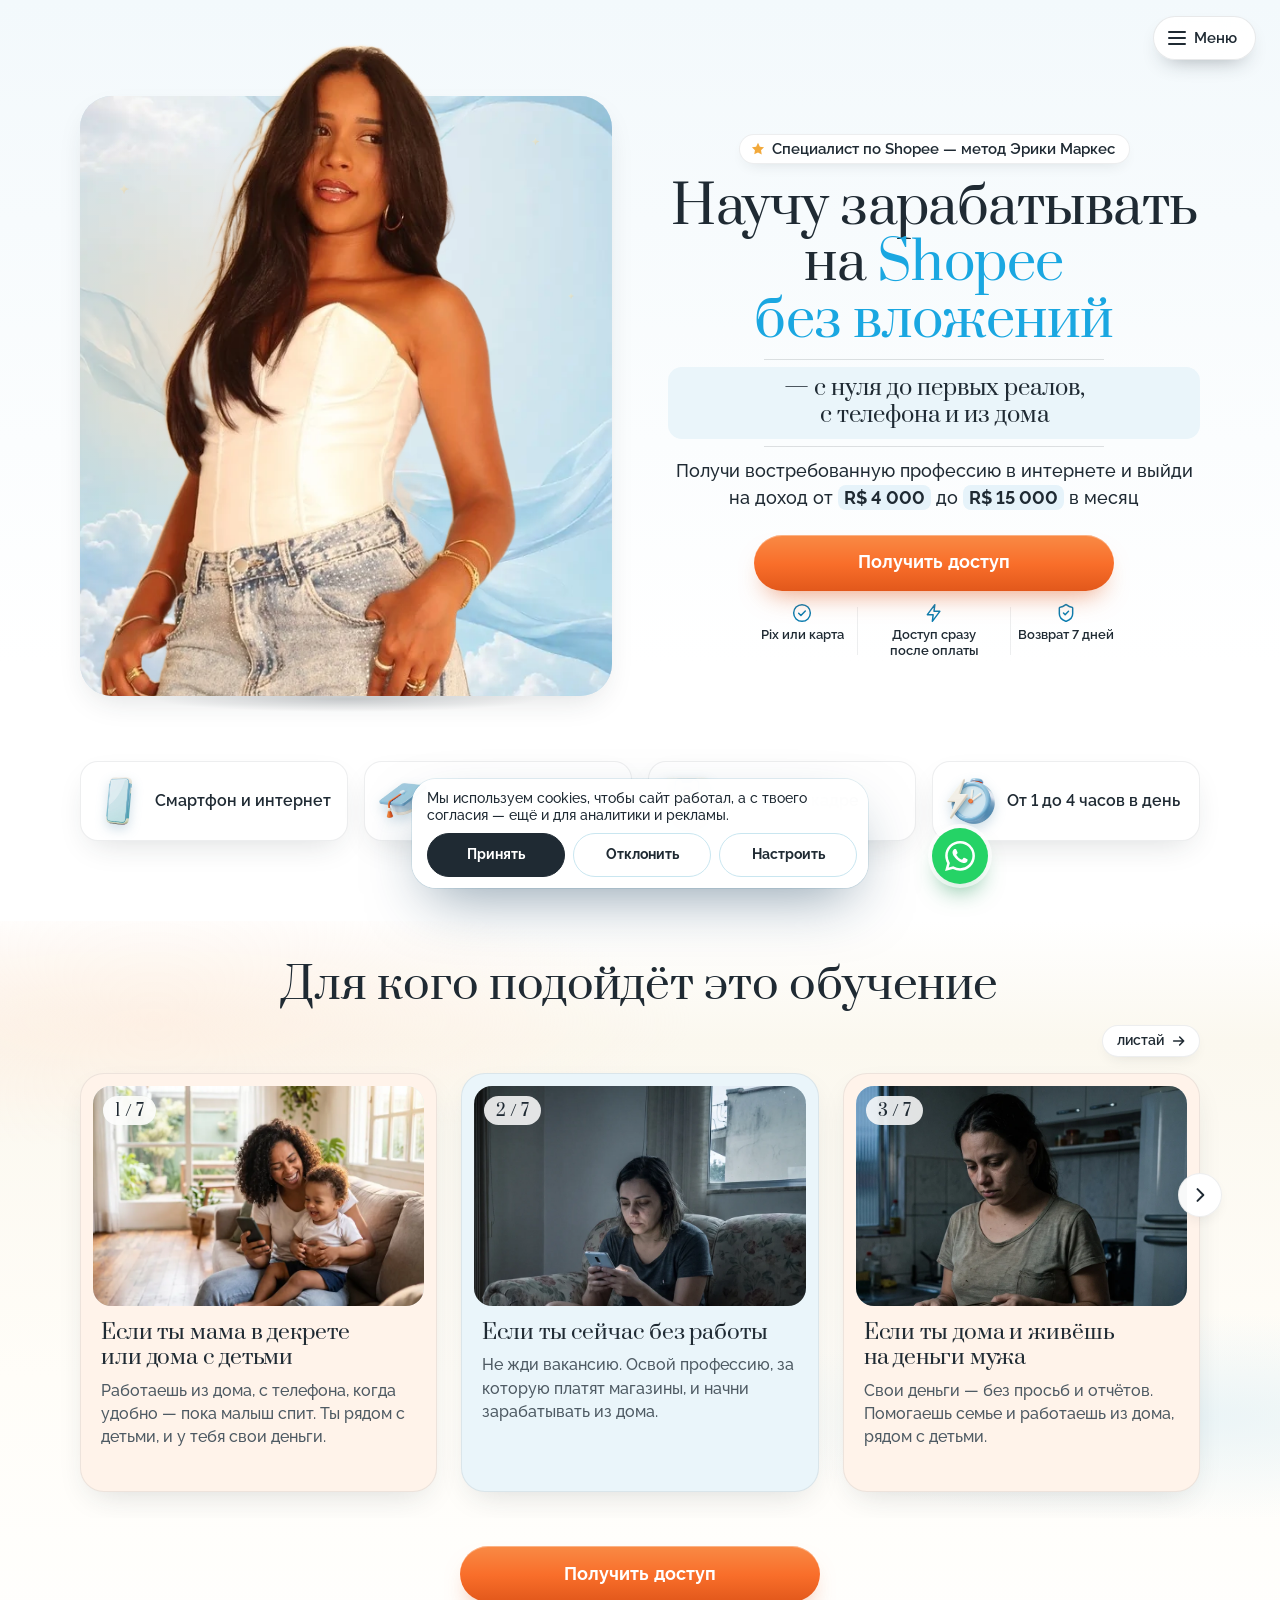
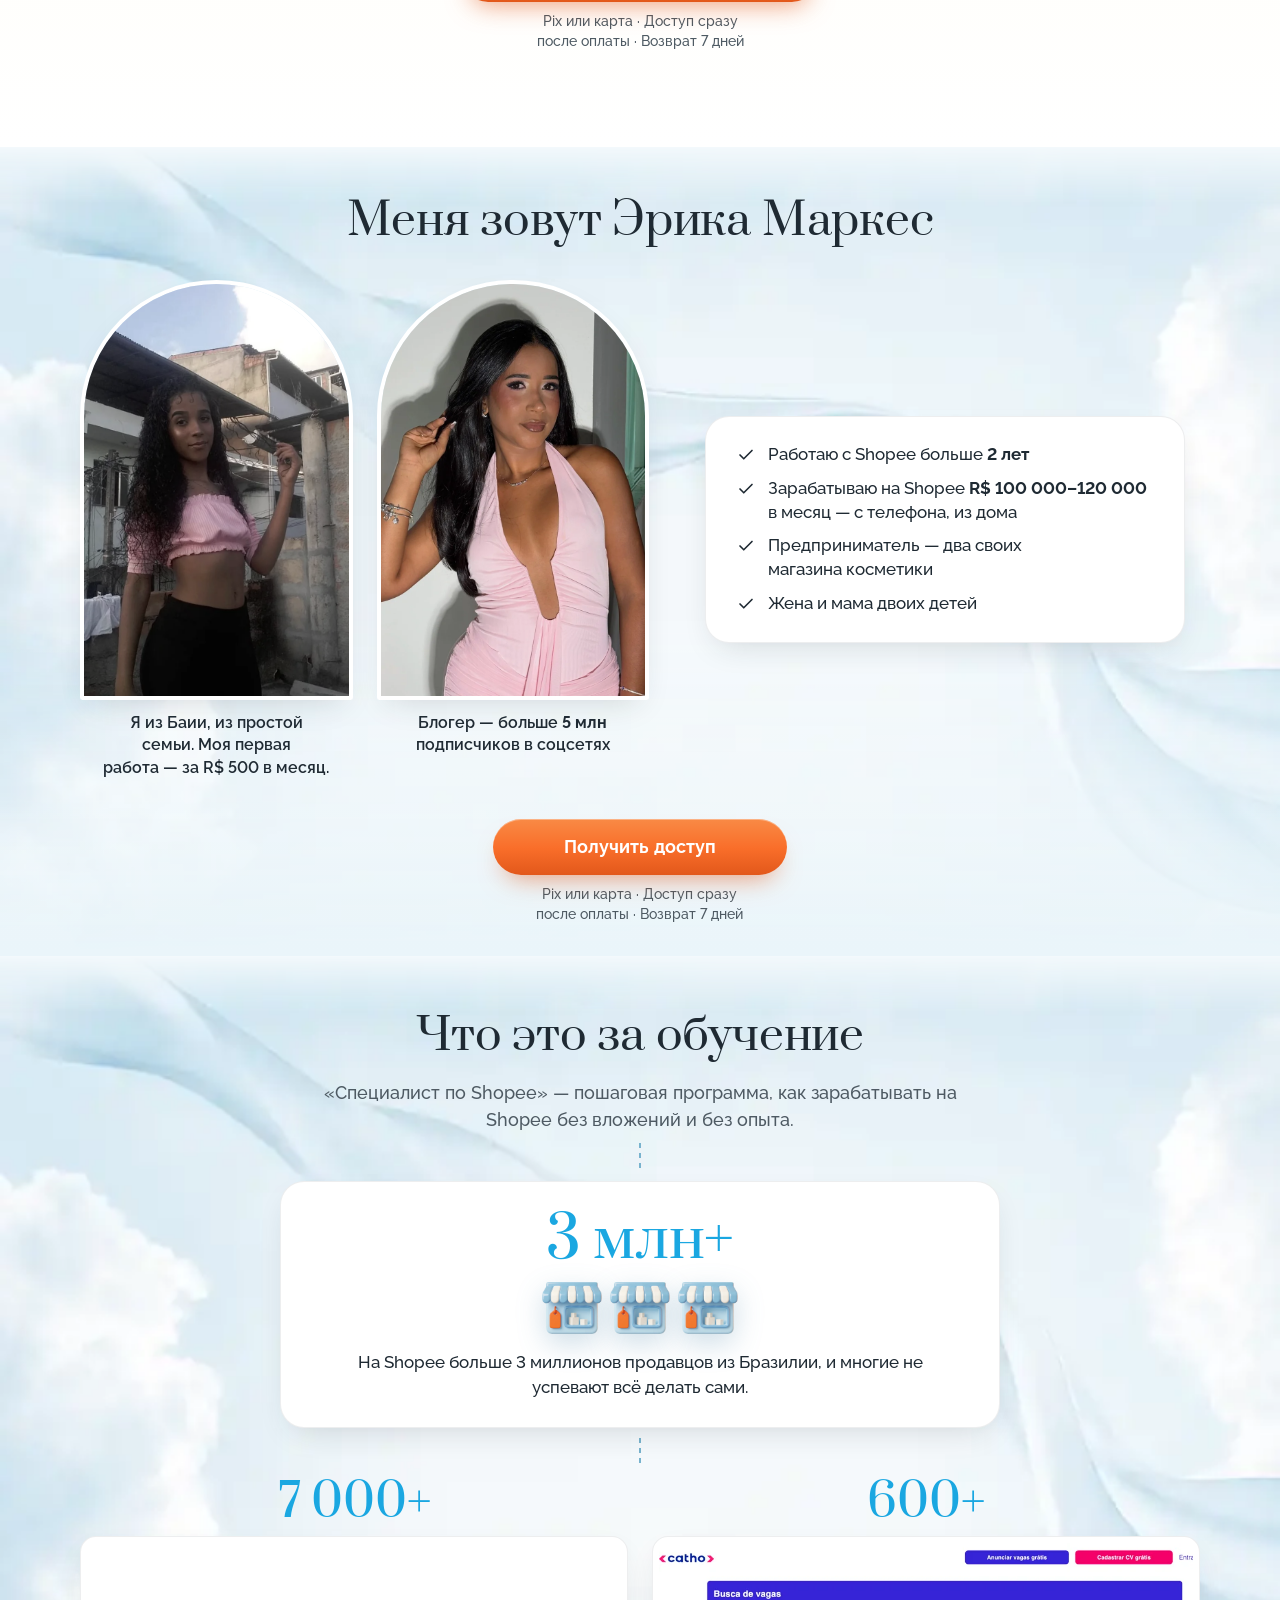
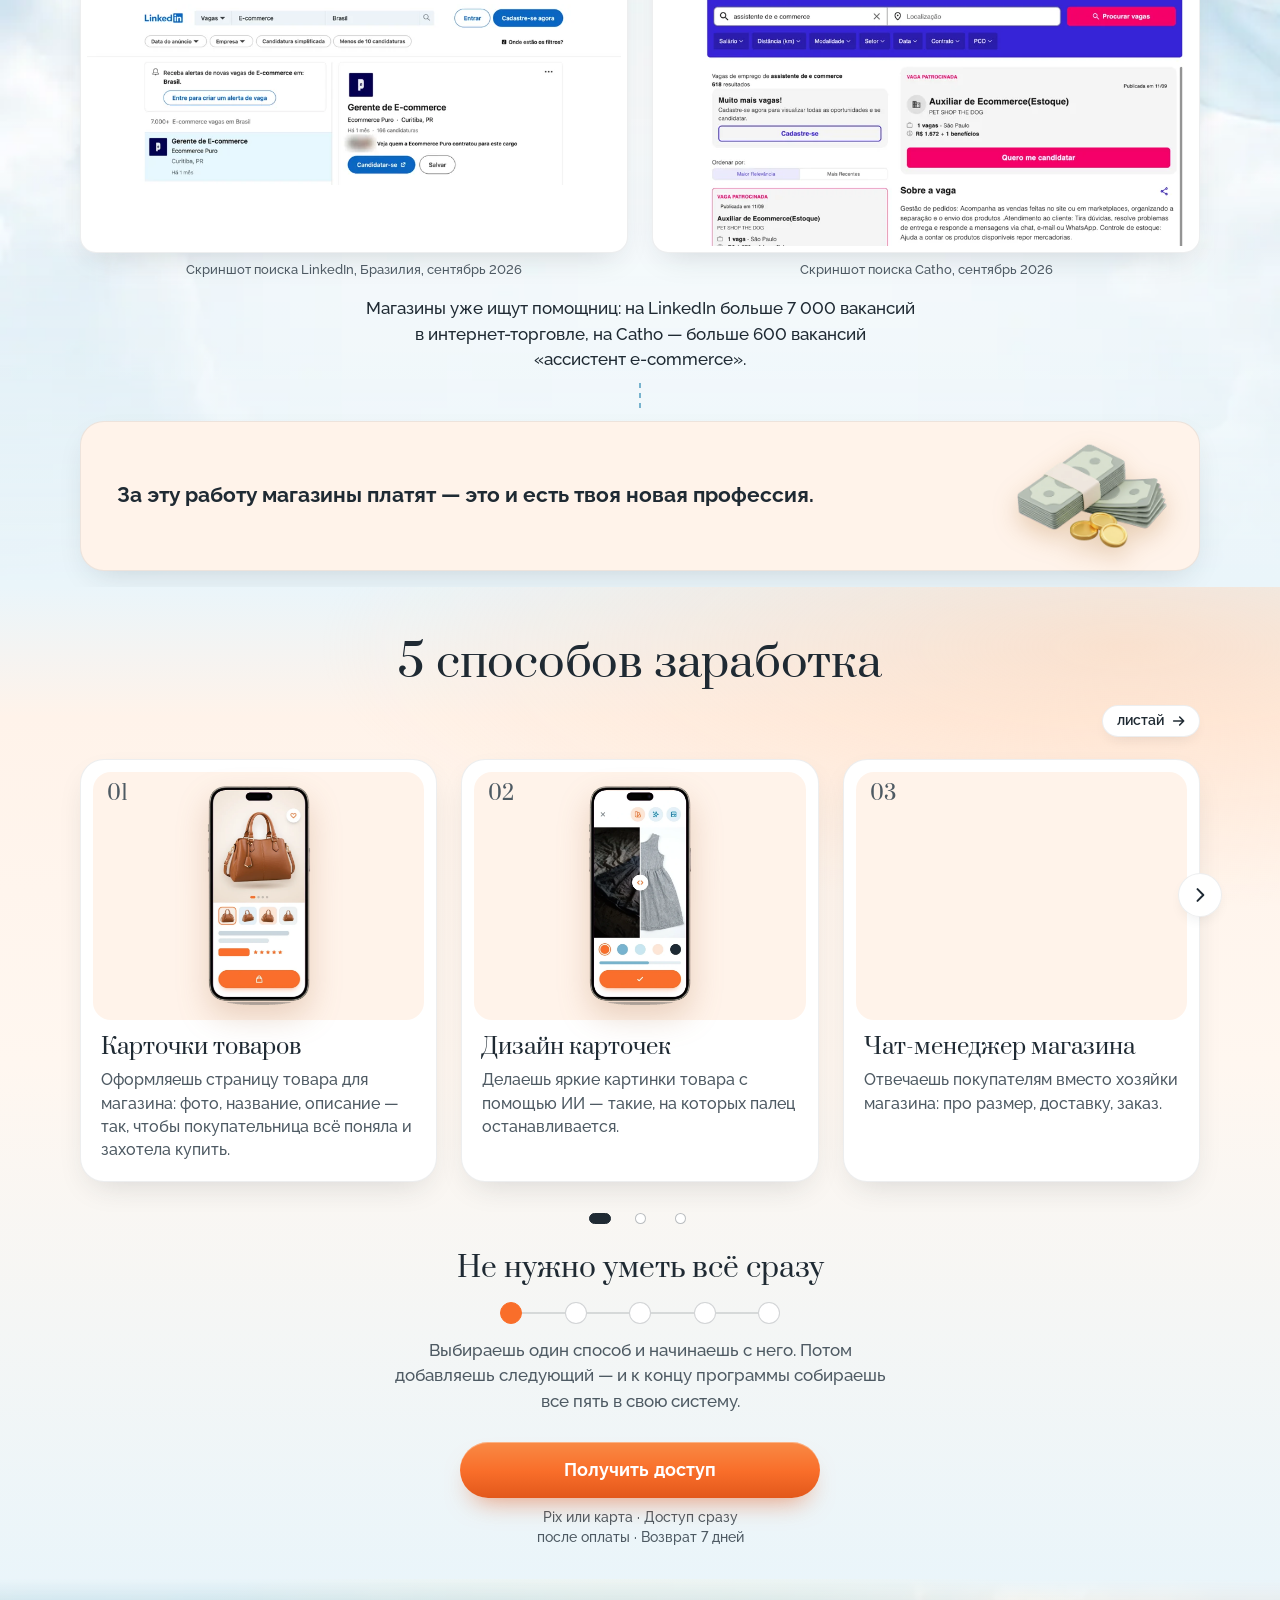
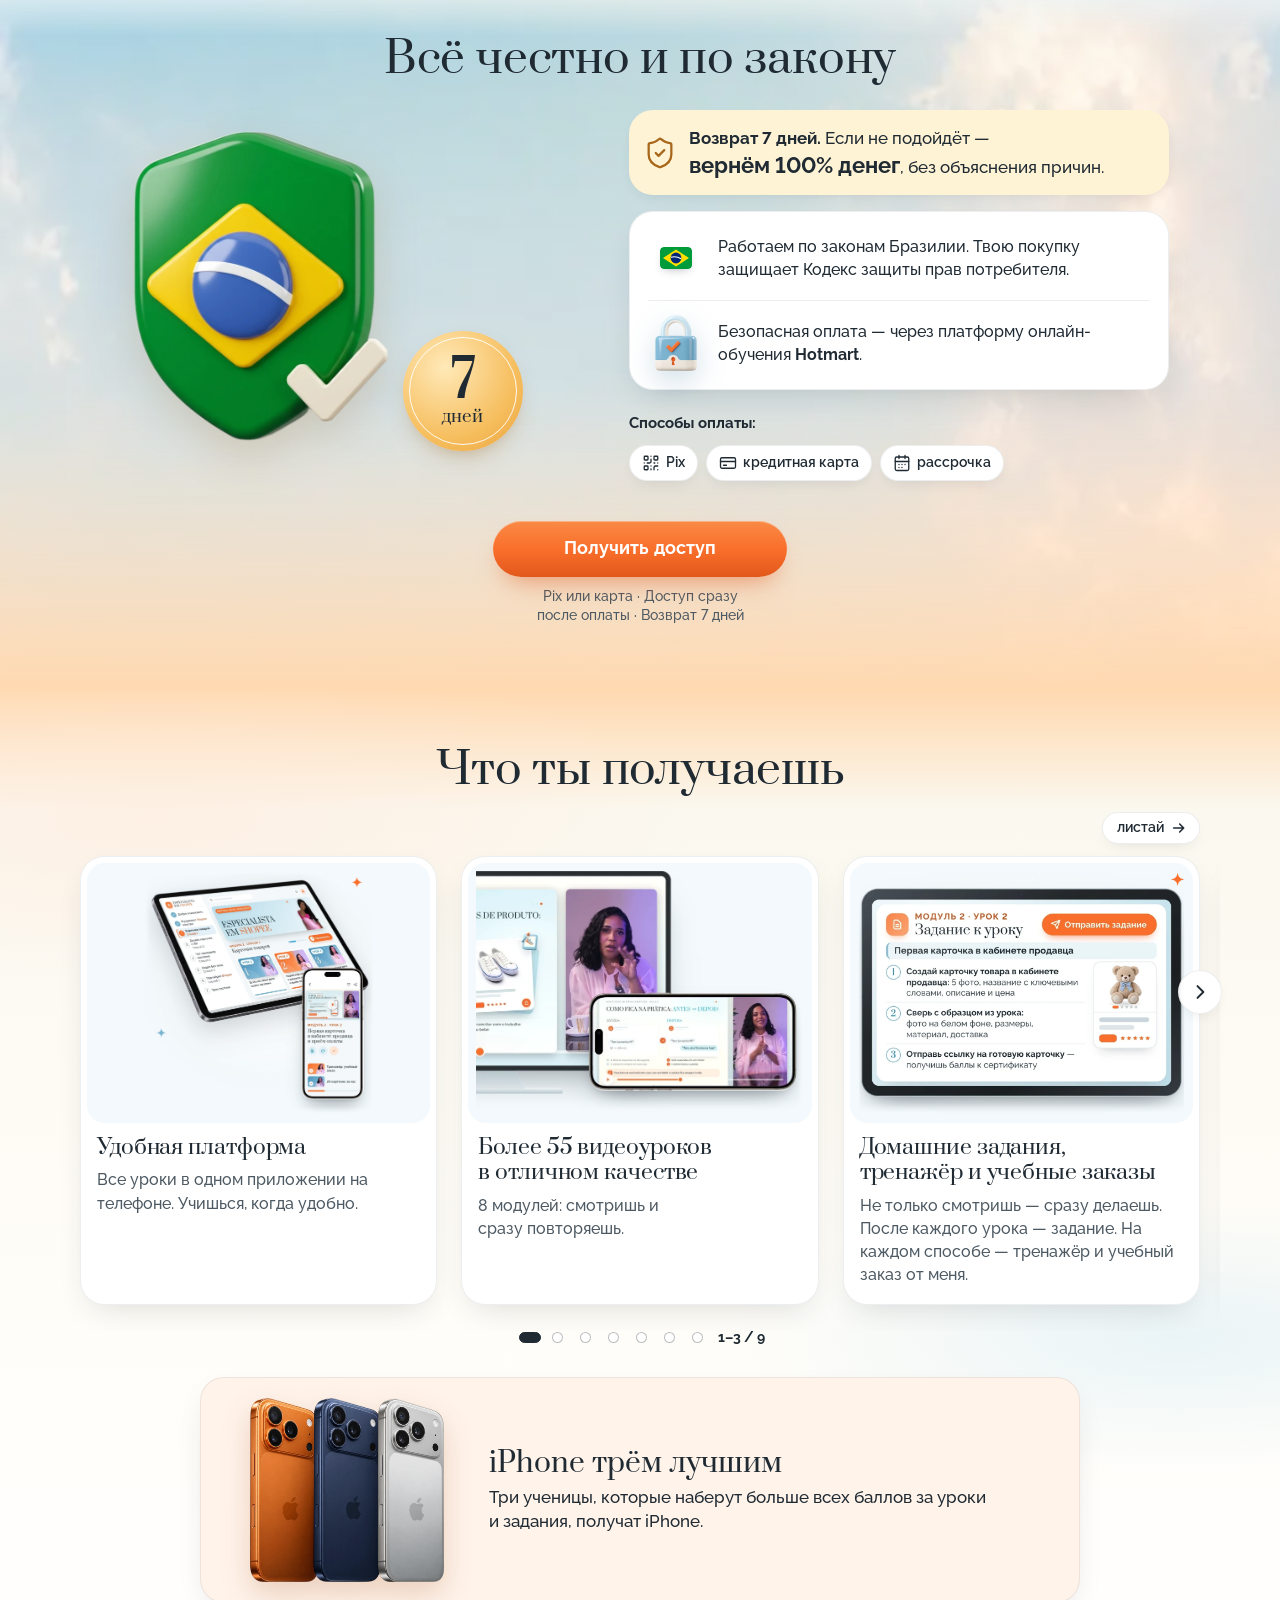
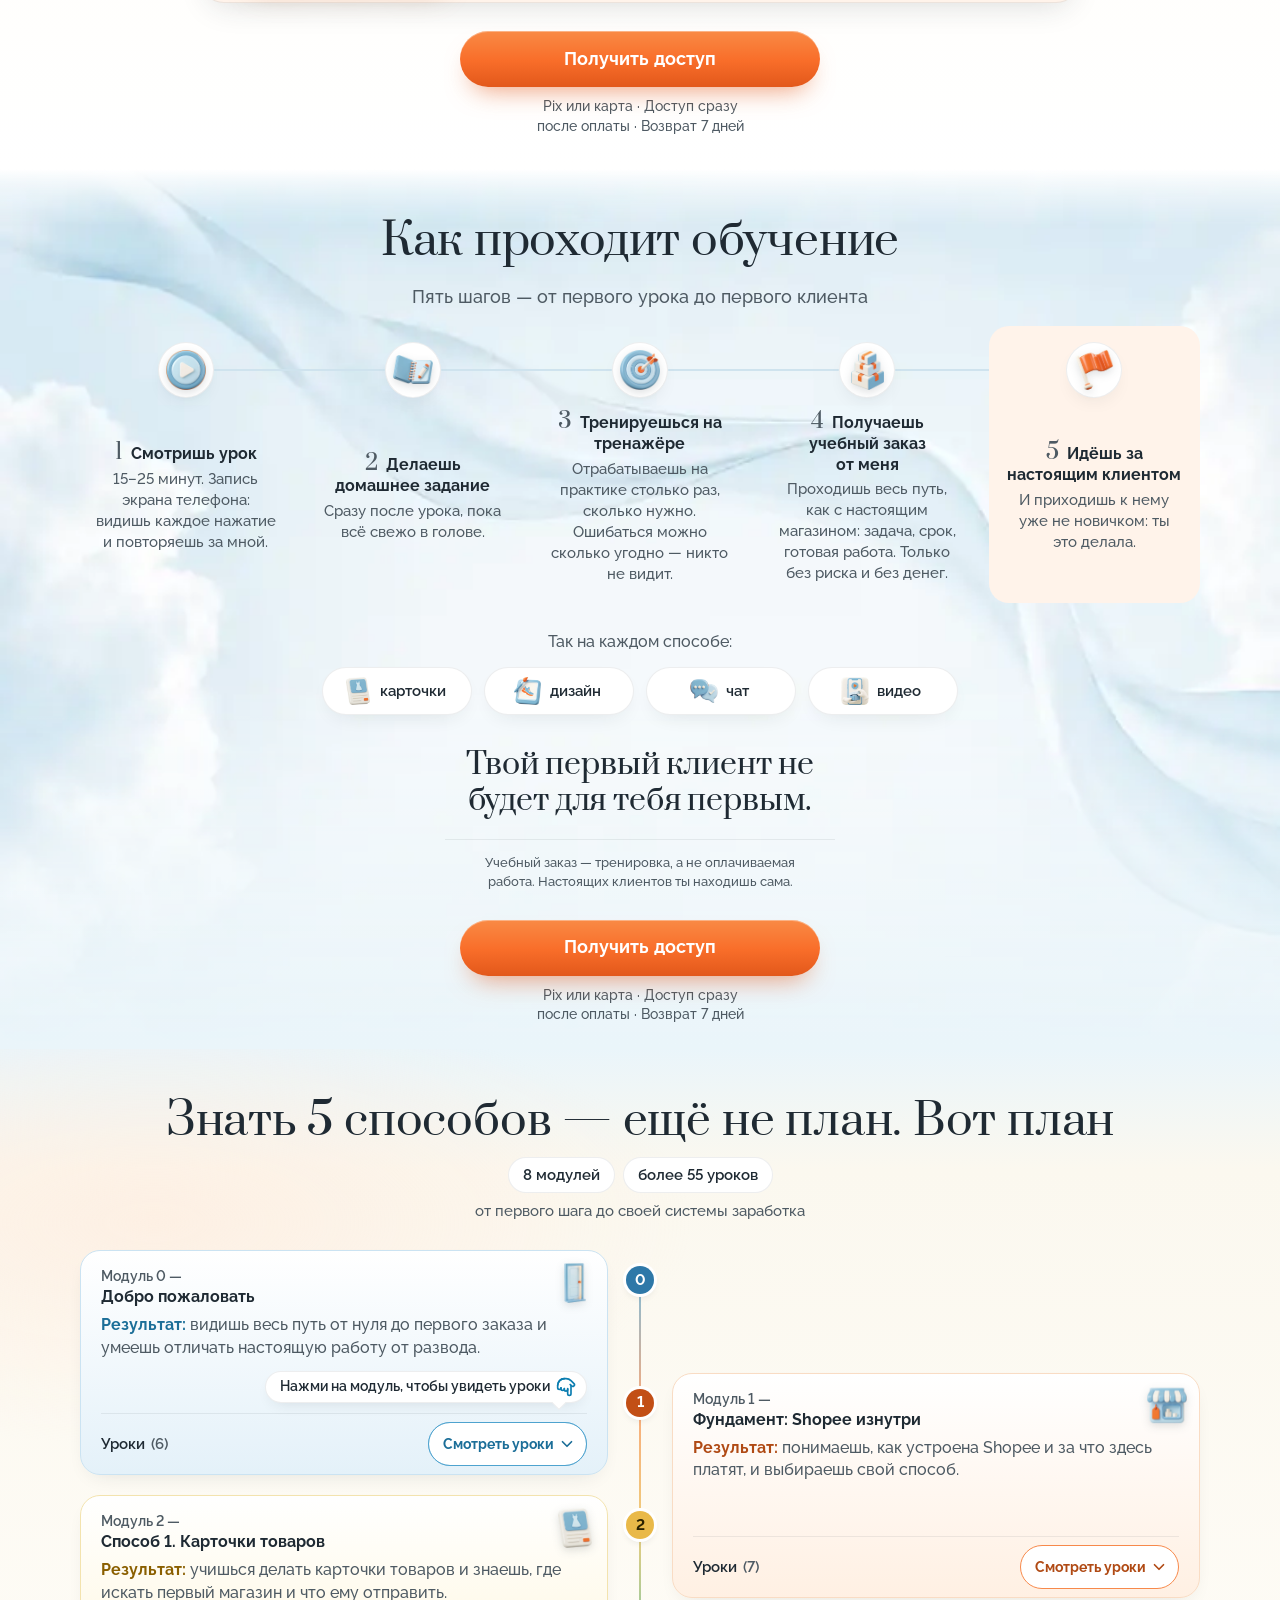
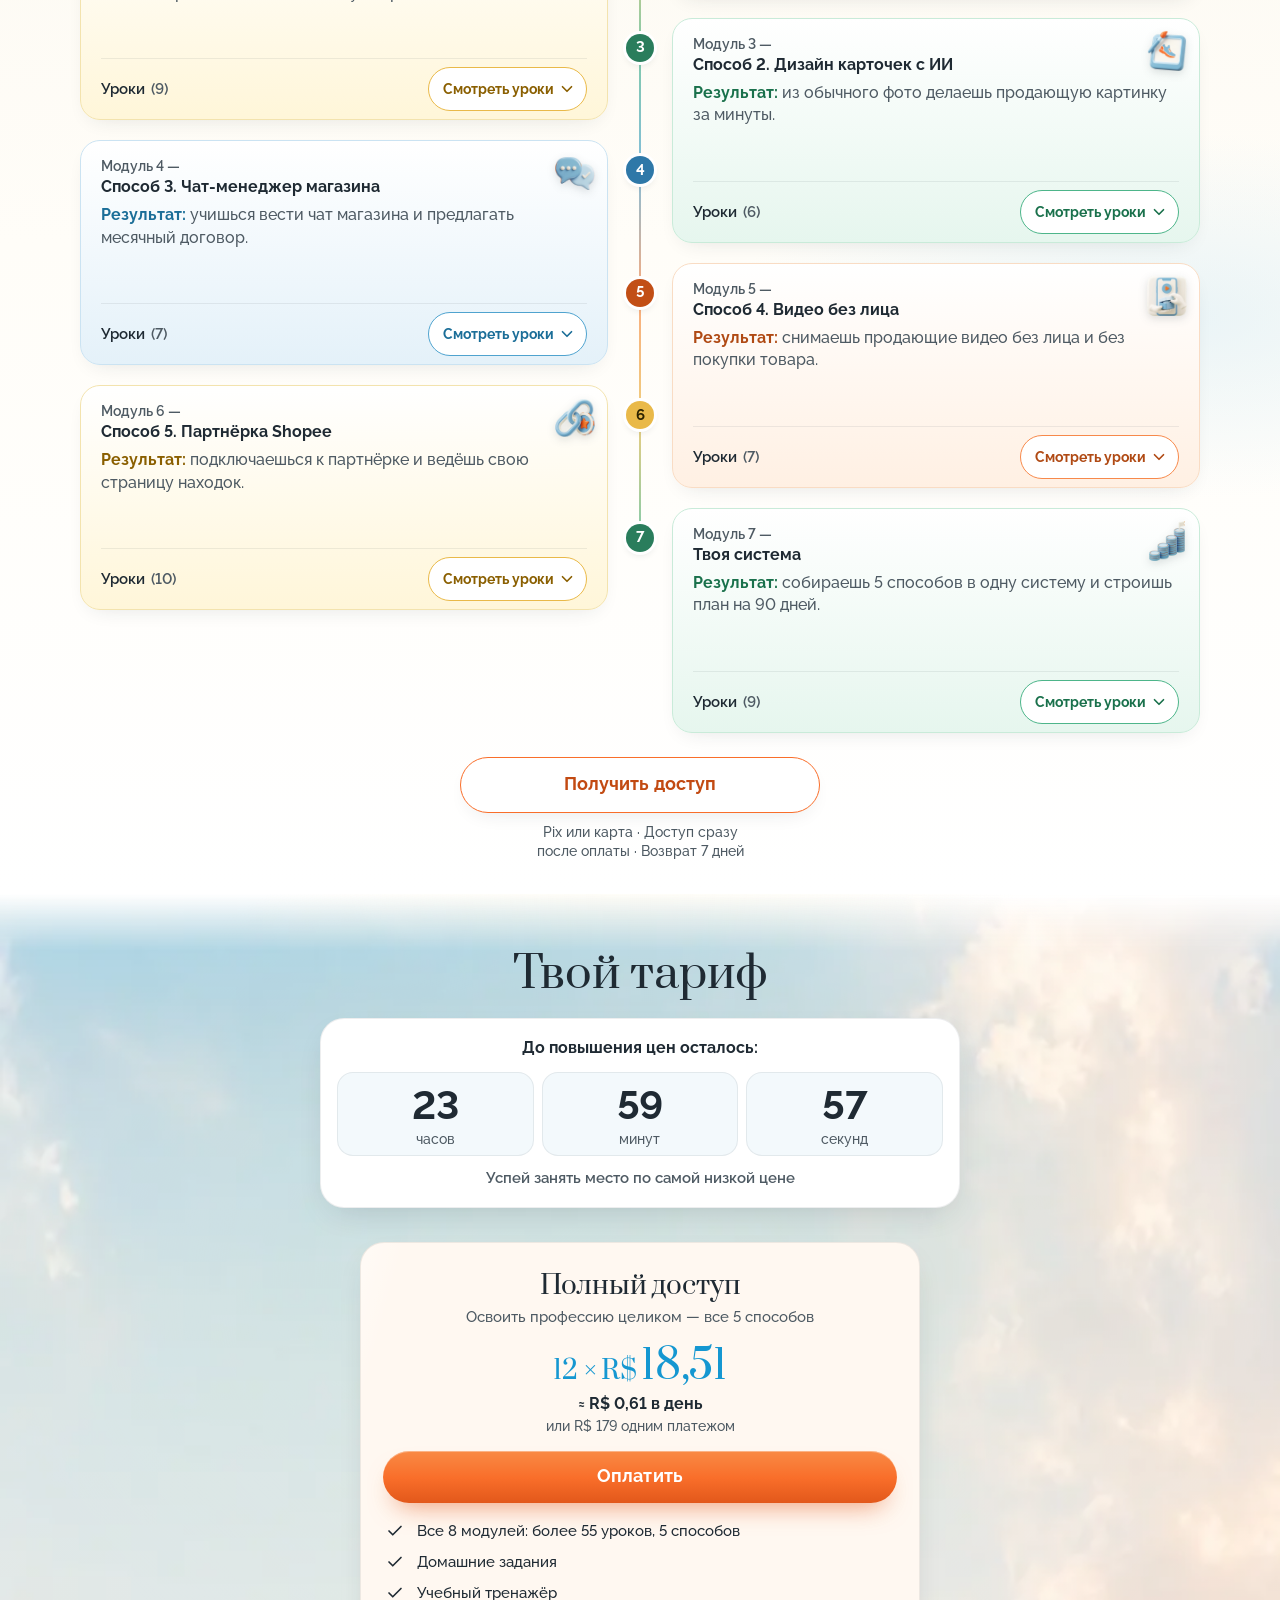
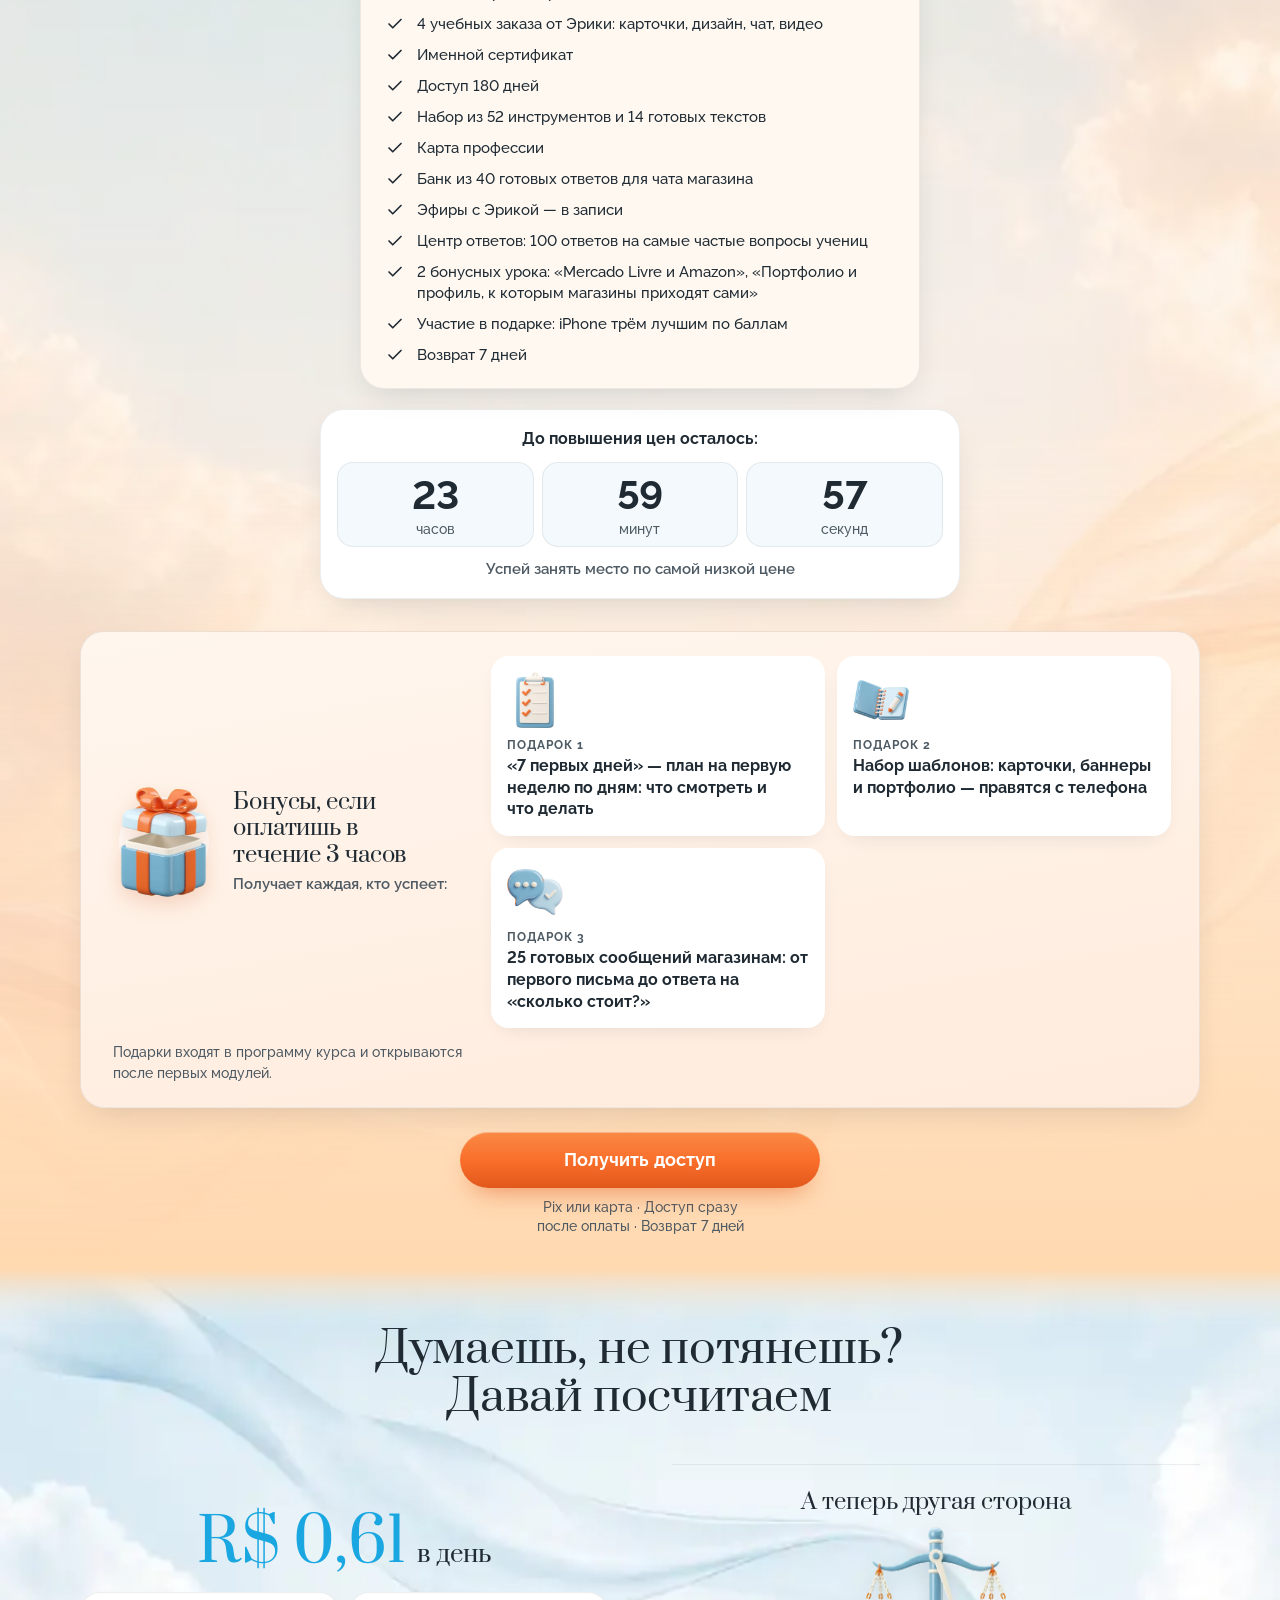
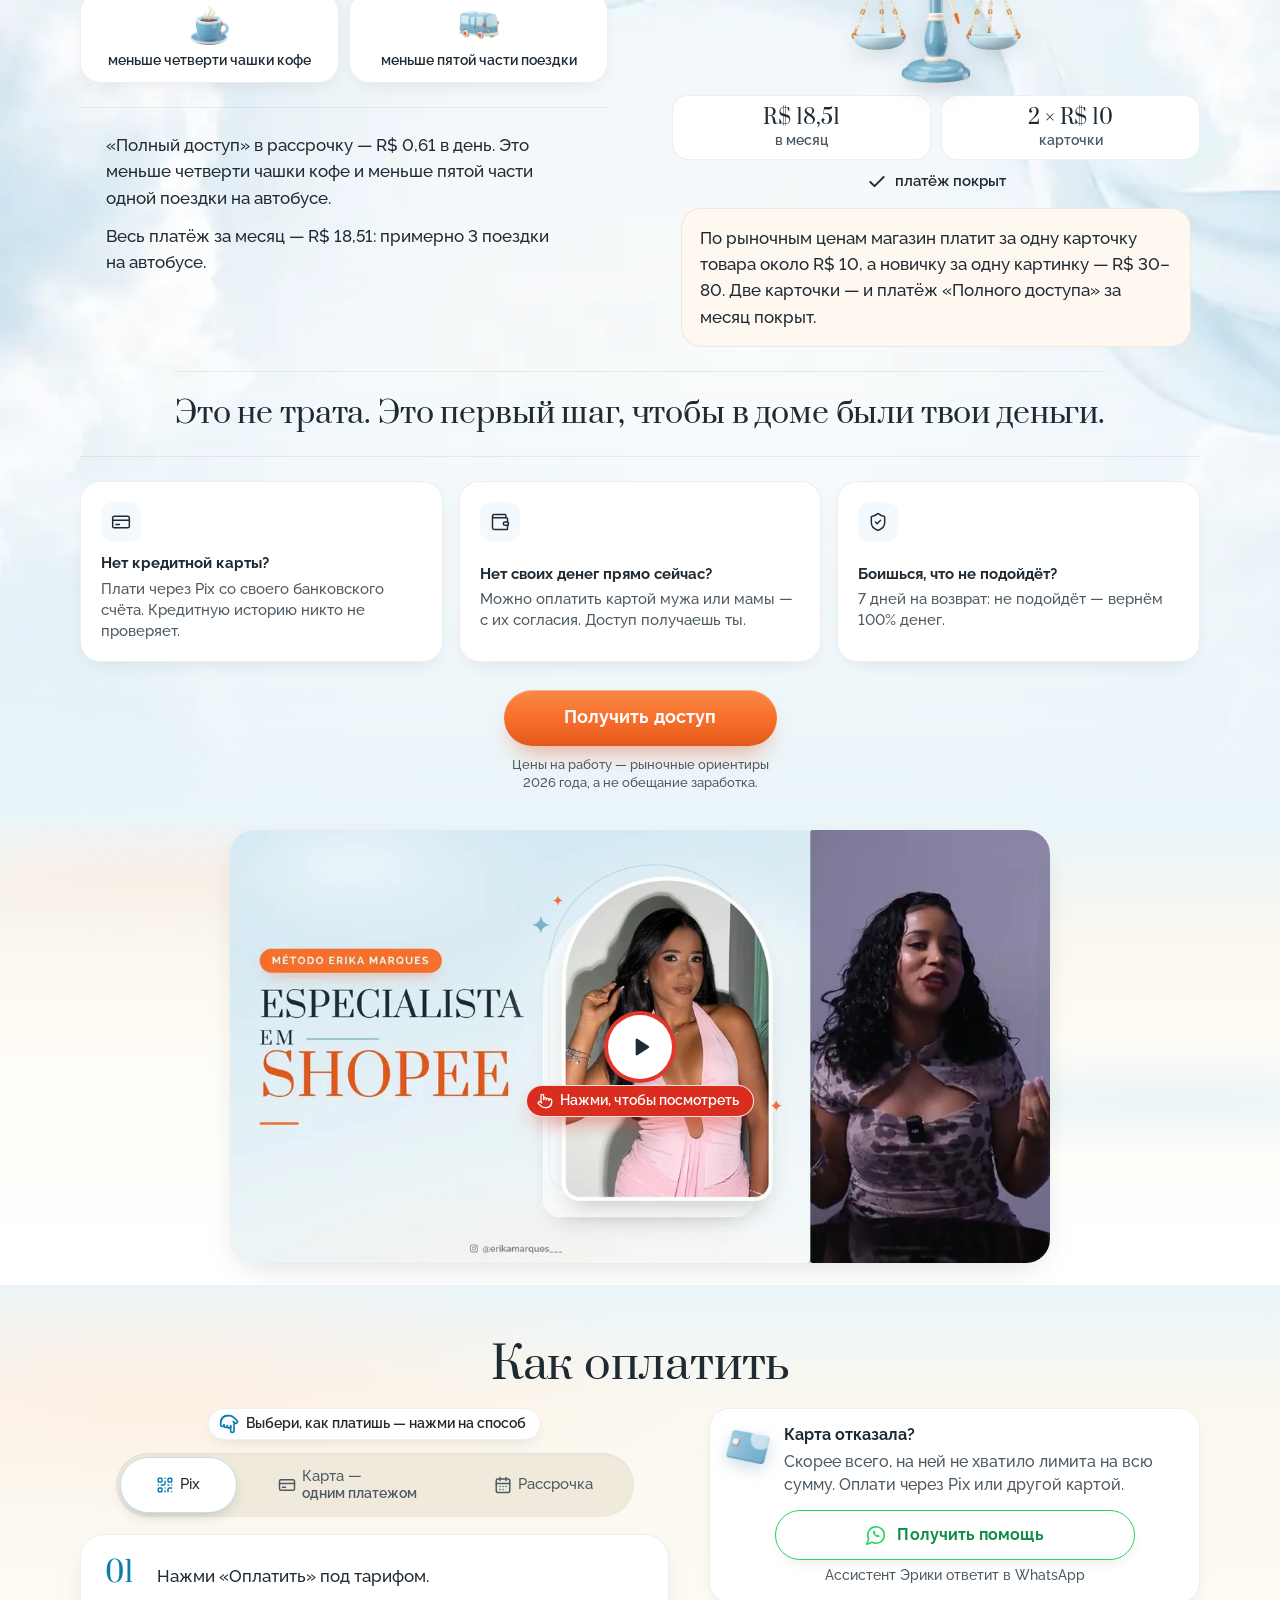
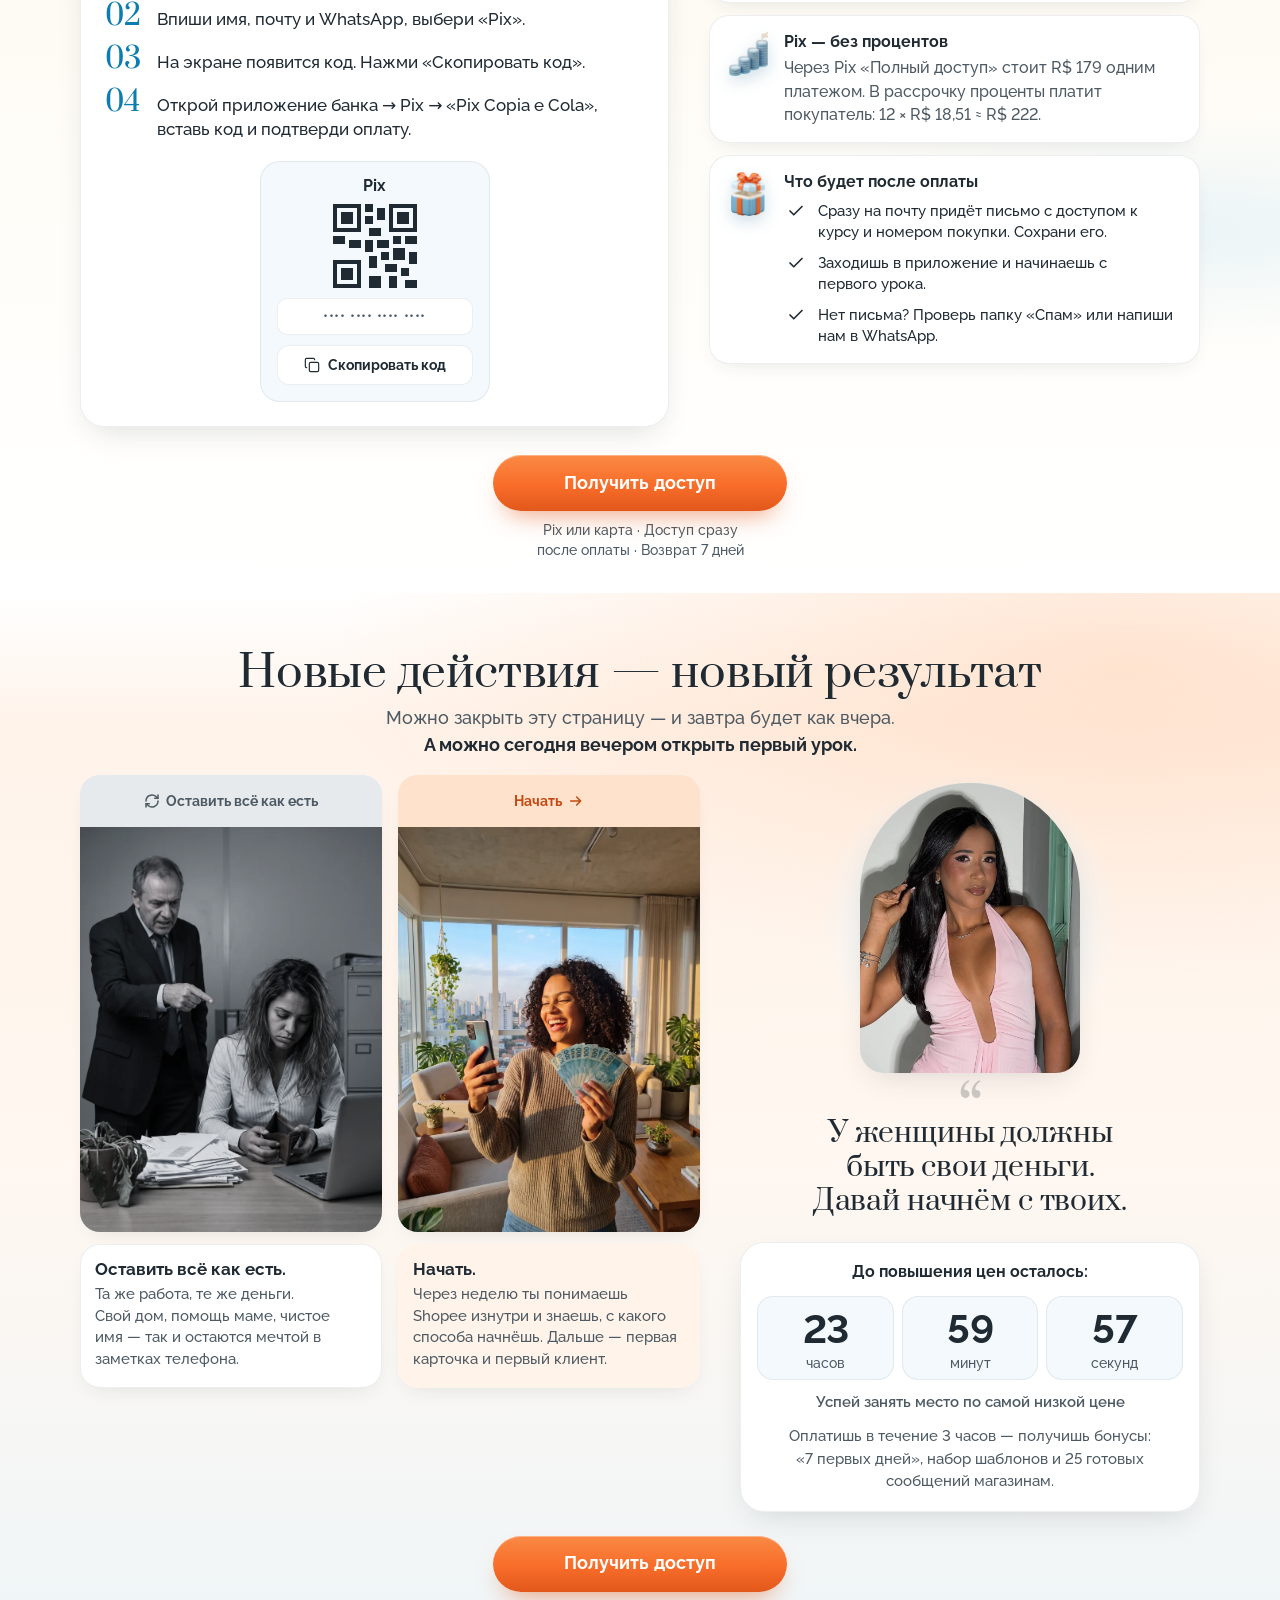
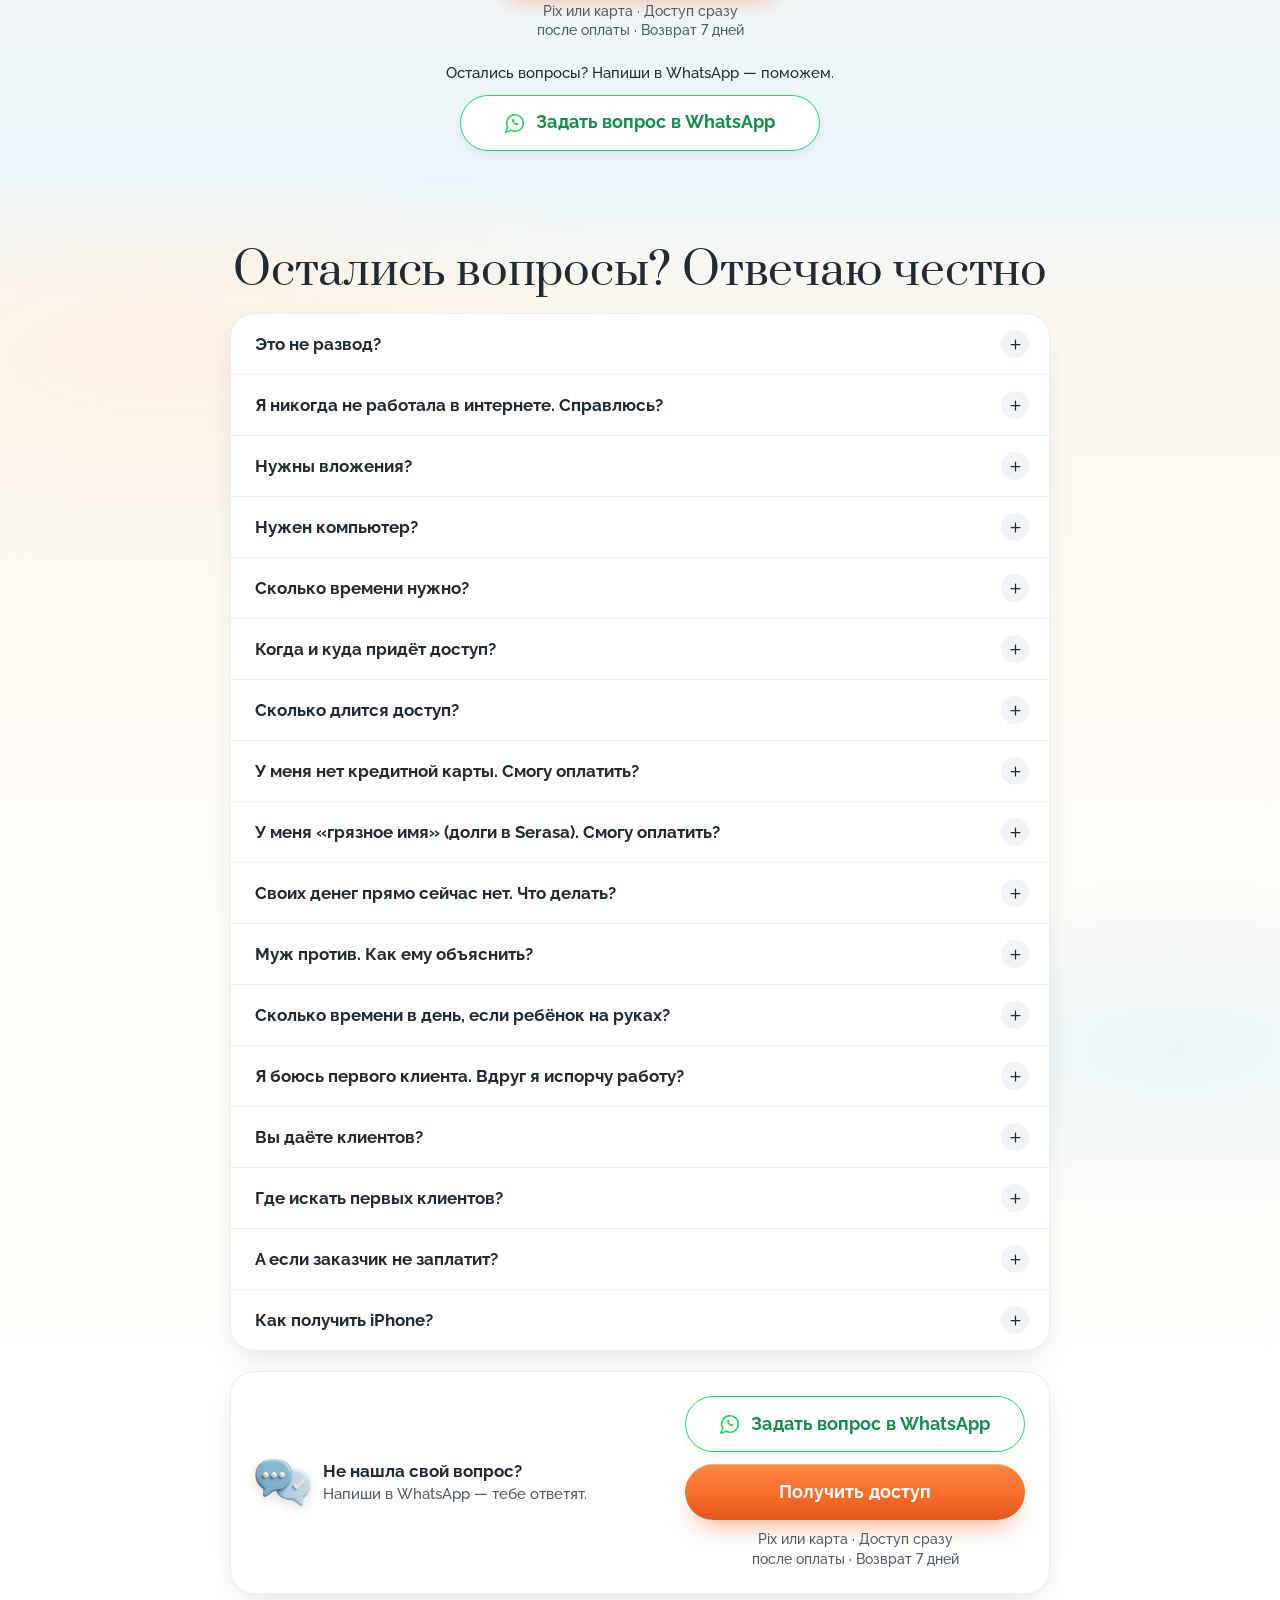
==== commit cce866f1: "Таймер: личные 24 часа без общего конца окна; видео v3 (в предпросмотр не заливается) Co-Authored-By" ====
--- a/final/index.html
+++ b/final/index.html
@@ -15,8 +15,8 @@
   try { h.setAttribute('data-b2', new URLSearchParams(location.search).get('b2') === 'a' ? 'a' : 'faces'); } catch (e) { h.setAttribute('data-b2', 'faces'); }
   try { if ('IntersectionObserver' in window && !matchMedia('(prefers-reduced-motion: reduce)').matches) h.classList.add('js-rv'); } catch (e) { /* без появления */ }
 })(document.documentElement);</script>
-<link rel="stylesheet" href="assets/site.css?v=1006g">
-<link rel="stylesheet" href="assets/site-b.css?v=1006g">
+<link rel="stylesheet" href="assets/site.css?v=1006h">
+<link rel="stylesheet" href="assets/site-b.css?v=1006h">
 <!-- чат плана Б (корень, www, oferta., превью): до первого кадра прячем WhatsApp-кнопки, пока assets/chat.js не решит, чат это или запасная почта (emc-pre снимает chat.js; если он не загрузился — через 4 с) -->
 <script>(function(){var h=location.hostname;if(/^(www\.|oferta\.)?ericamarques\.com$/i.test(h)||/\.github\.io$/i.test(h)||/[?&]chat=(1|mock)(&|$)/.test(location.search)){var e=document.documentElement;e.className+=' emc-pre';setTimeout(function(){e.className=e.className.replace(/\bemc-pre\b/,'')},4000);}})();</script>
 <style>html.emc-pre #sticky-cta-wa,html.emc-pre #wa-pop,html.emc-pre #pb-wa{visibility:hidden}</style>
@@ -971,13 +971,13 @@
 <div class="vmodal" id="video-modal" role="dialog" aria-modal="true" aria-labelledby="video-modal-t" hidden>
   <div class="vmodal__box vmodal__box--video">
     <p id="video-modal-t" class="sr-only">Продающая презентация Эрики</p>
-    <video id="sales-video" class="vmodal__video" controls playsinline preload="none" data-poster="assets/img/video-poster.webp" data-src="assets/video/sales-720.mp4"></video>
+    <video id="sales-video" class="vmodal__video" controls playsinline preload="none" data-poster="assets/img/video-poster.webp" data-src="assets/video/sales-720-v3.mp4"></video>
     <button class="vmodal__x" type="button" data-video-close aria-label="Закрыть"><svg class="i" aria-hidden="true" focusable="false"><use href="#i-x"/></svg></button>
   </div>
 </div>
 
-<script src="assets/site.js?v=1006g" defer></script>
-<script src="assets/site-b.js?v=1006g" defer></script>
+<script src="assets/site.js?v=1006h" defer></script>
+<script src="assets/site-b.js?v=1006h" defer></script>
 <!-- Веб-чат ИИ-менеджера (план Б): только на oferta.* или с ?chat=1 / ?chat=mock (демо без бэкенда). Иначе ничего не грузится. -->
 <script>(function(){var h=location.hostname,m=/[?&]chat=(1|mock)(&|$)/.exec(location.search),host=/^(www\.|oferta\.)?ericamarques\.com$/i.test(h),prev=/\.github\.io$/i.test(h);if(!m&&!host&&!prev)return;window.__EMC_PREVIEW=!host;var v=19,d=document,l=d.createElement('link');l.rel='stylesheet';l.href='assets/chat.css?v='+v;d.head.appendChild(l);function s(f){var e=d.createElement('script');e.src='assets/'+f+'?v='+v;e.async=false;d.body.appendChild(e);}if(prev||(m&&m[1]==='mock'))s('chat-mock.js');s('chat.js');})();</script>
 </body>
